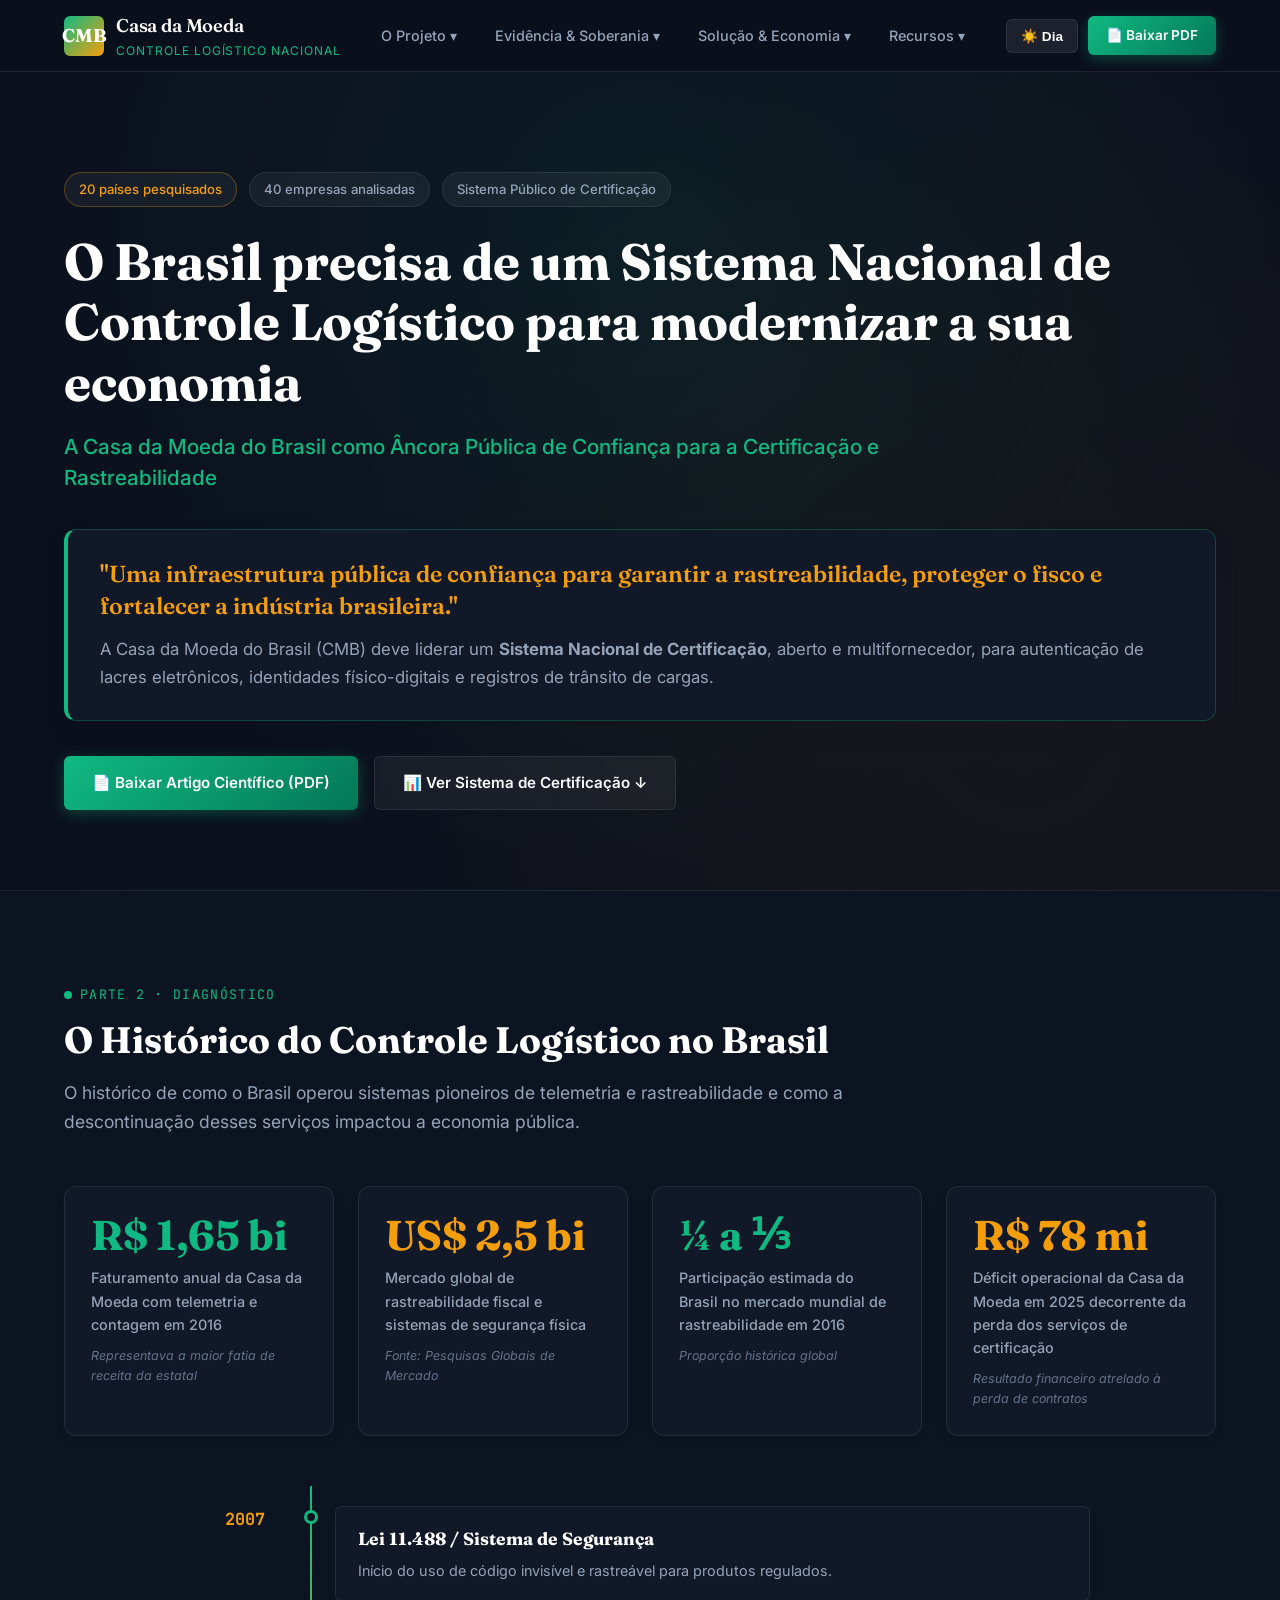
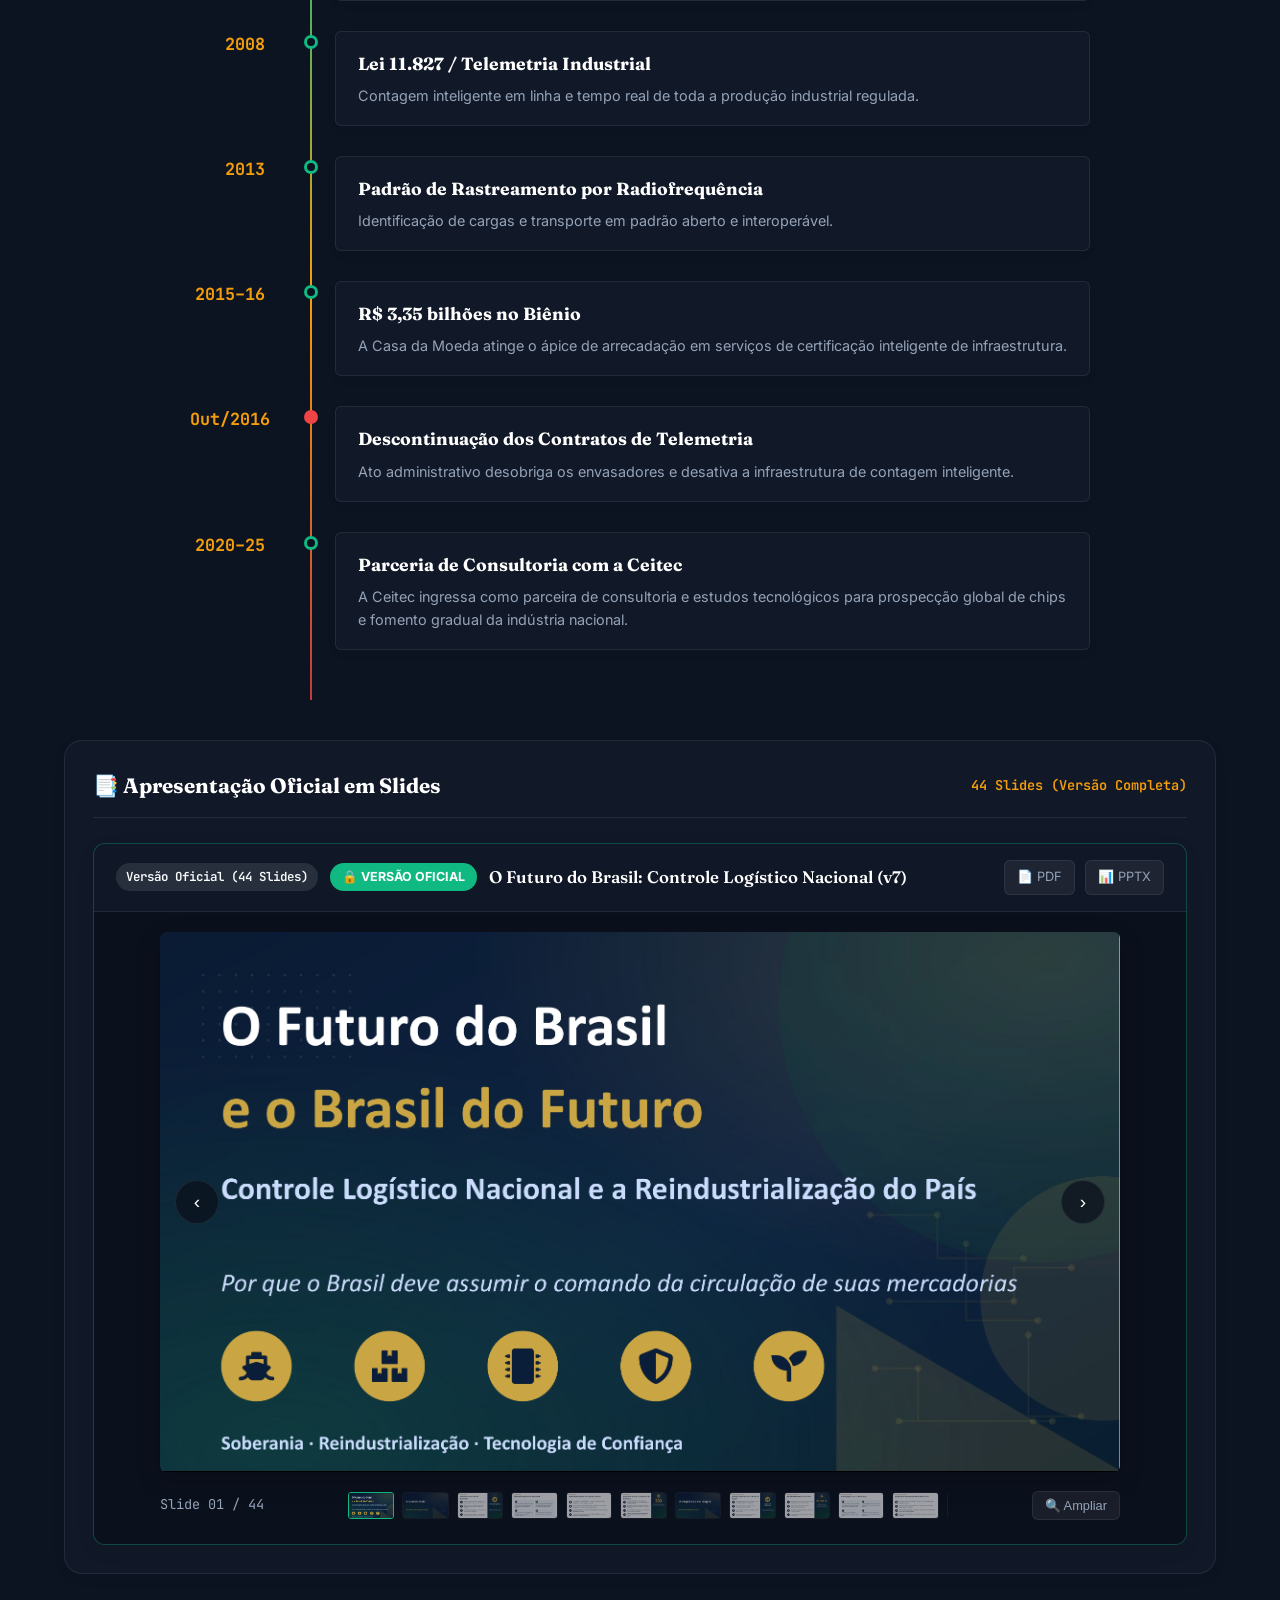
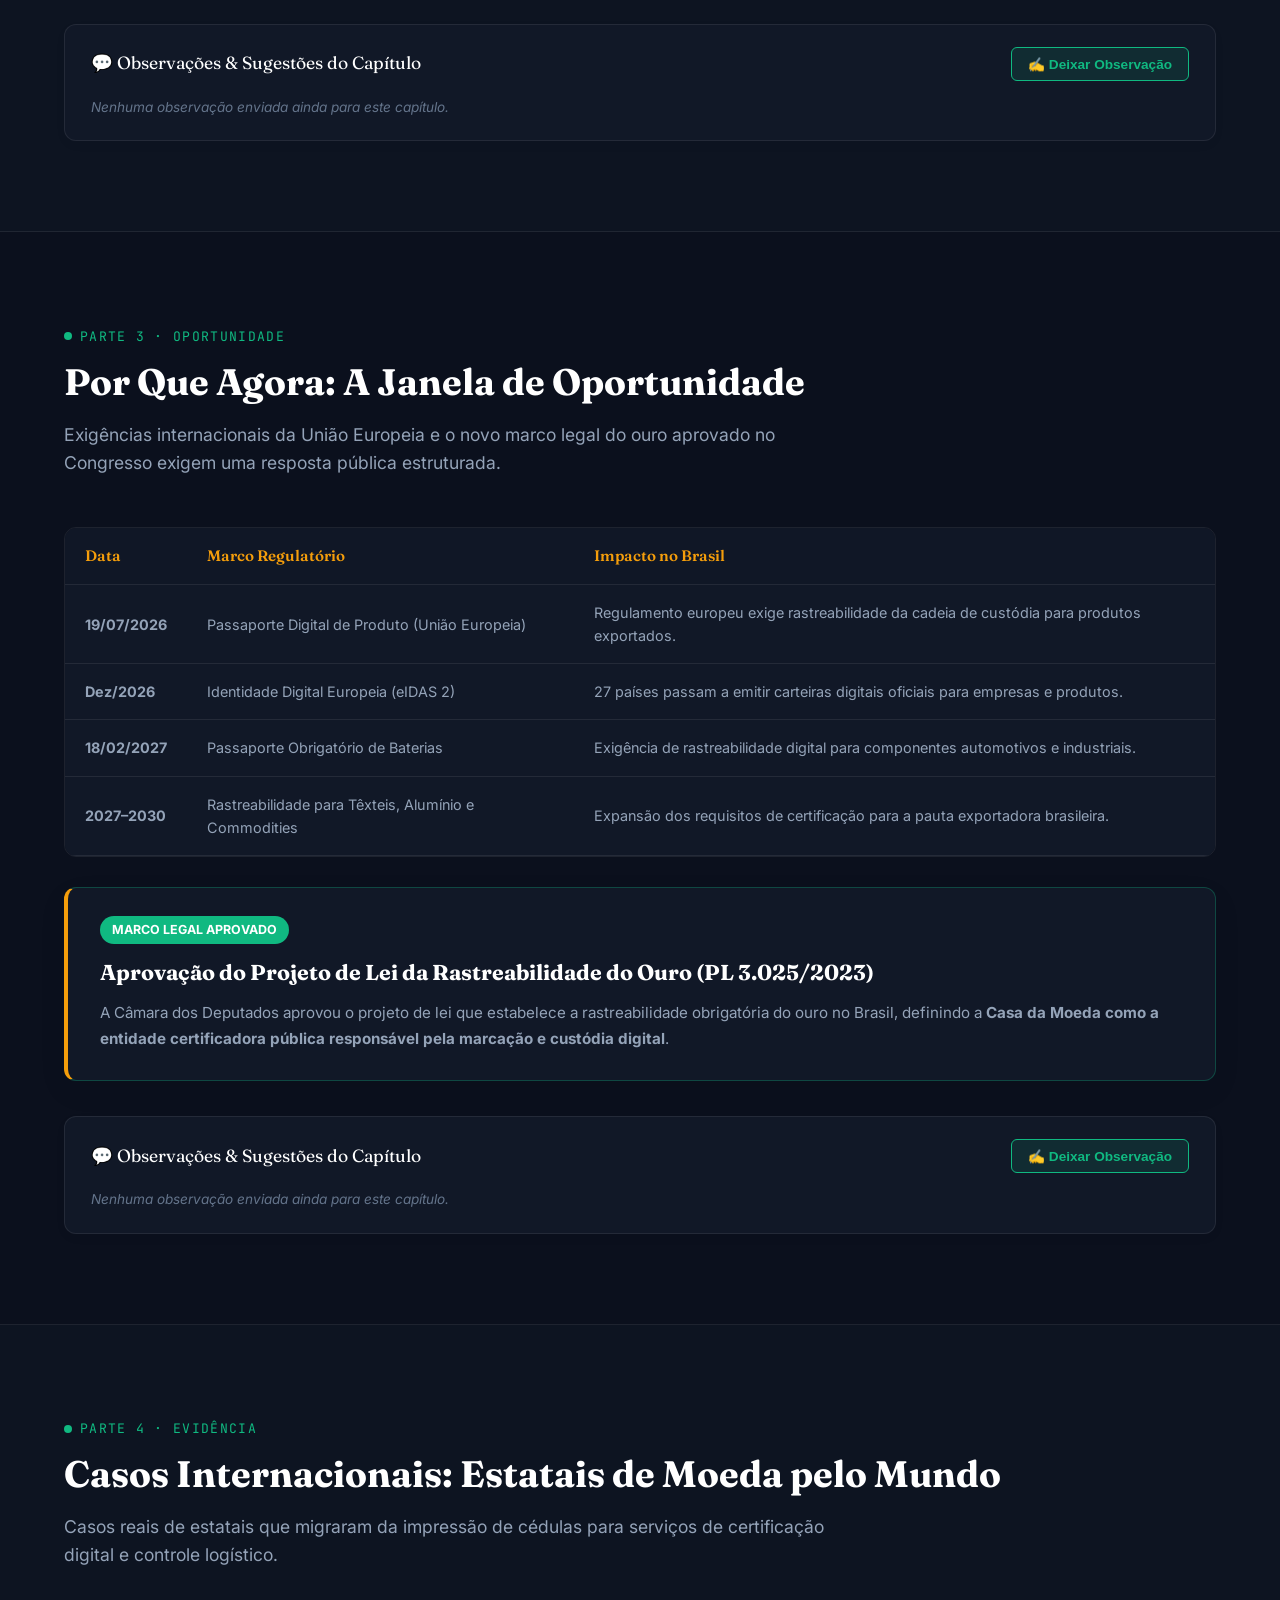
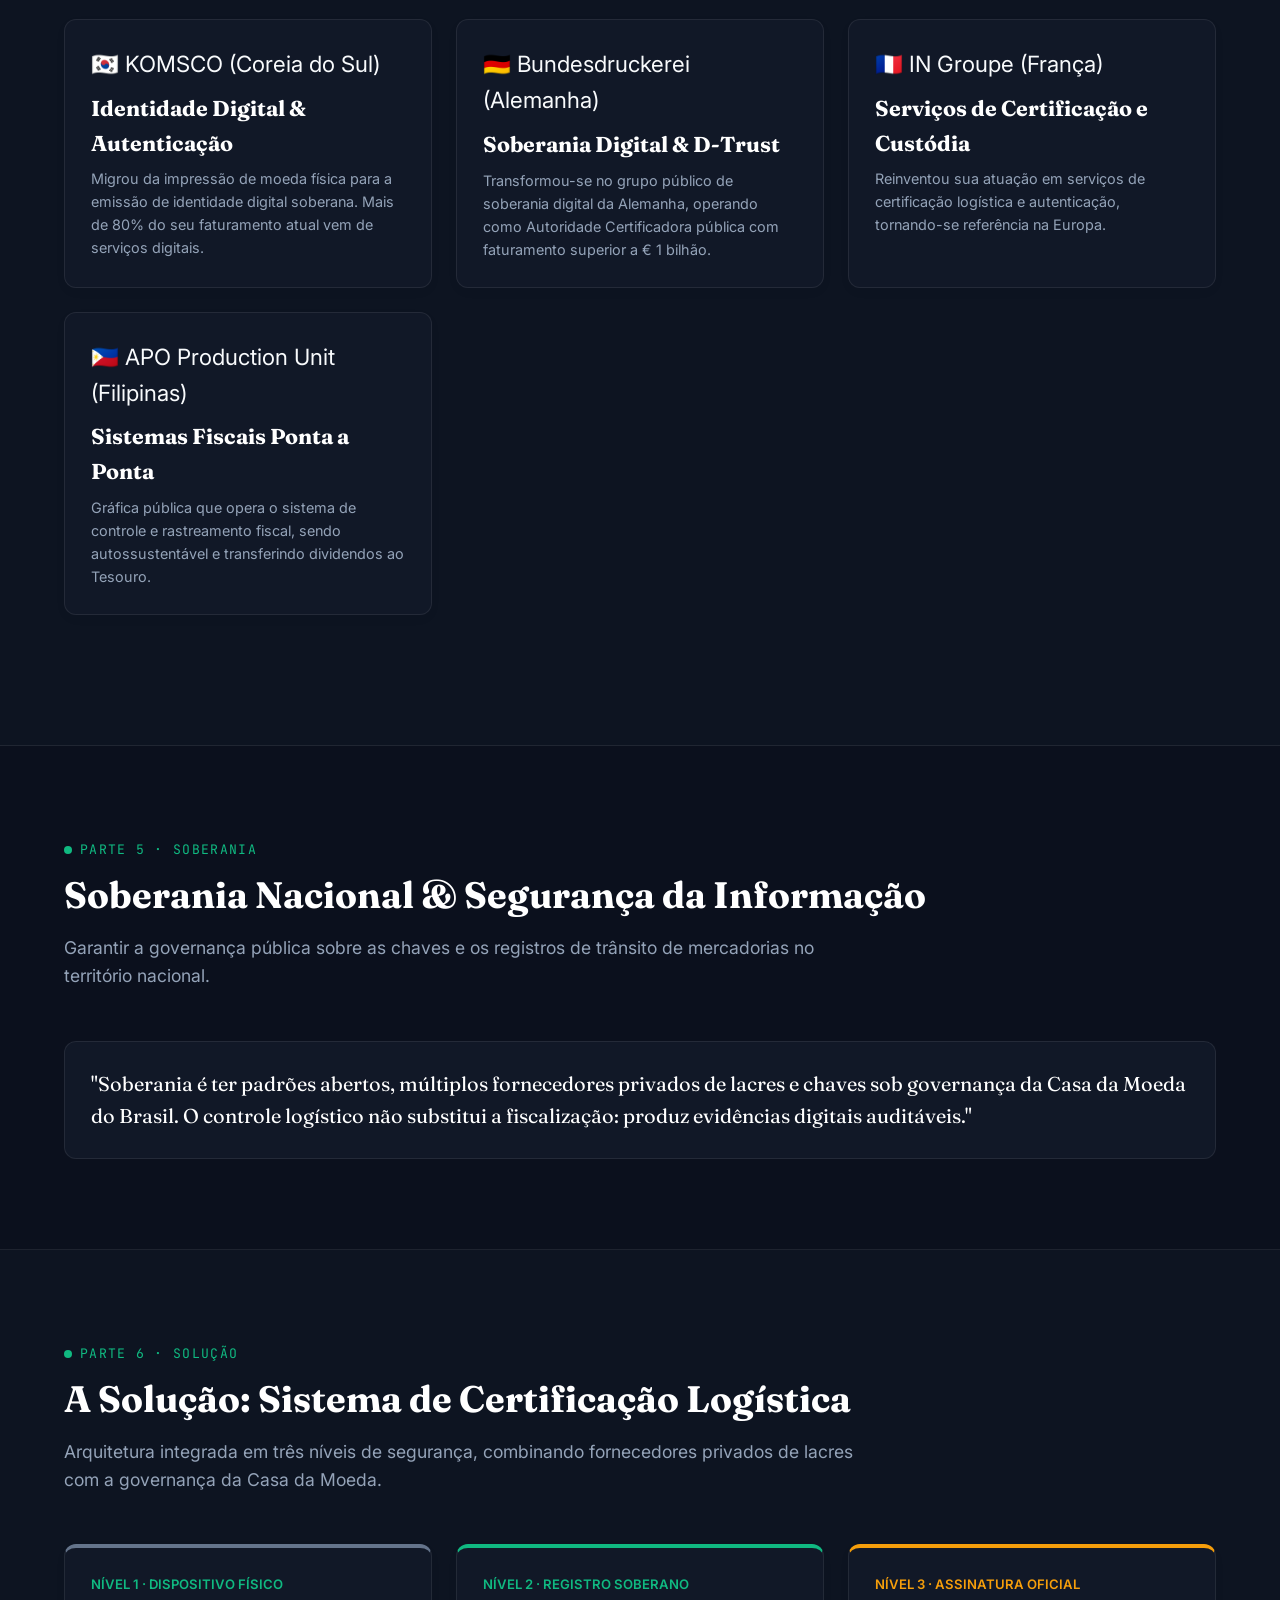
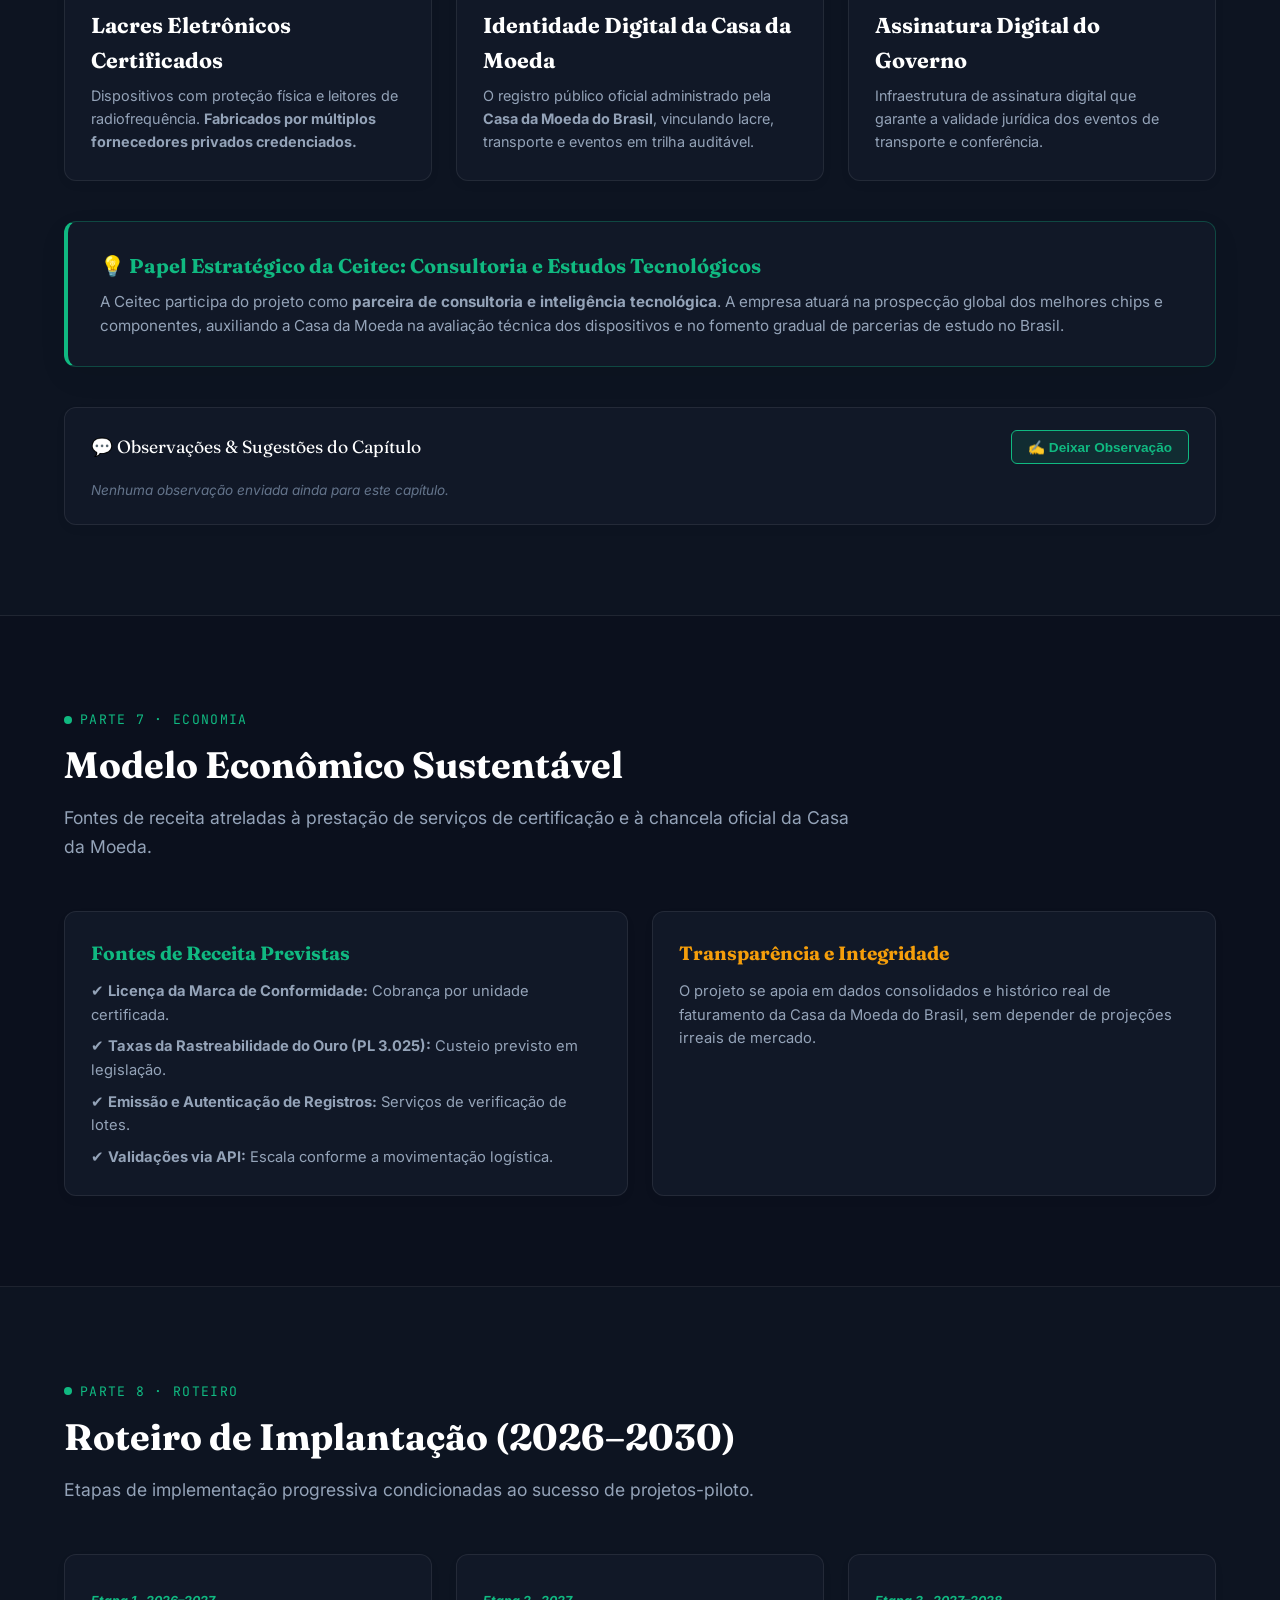
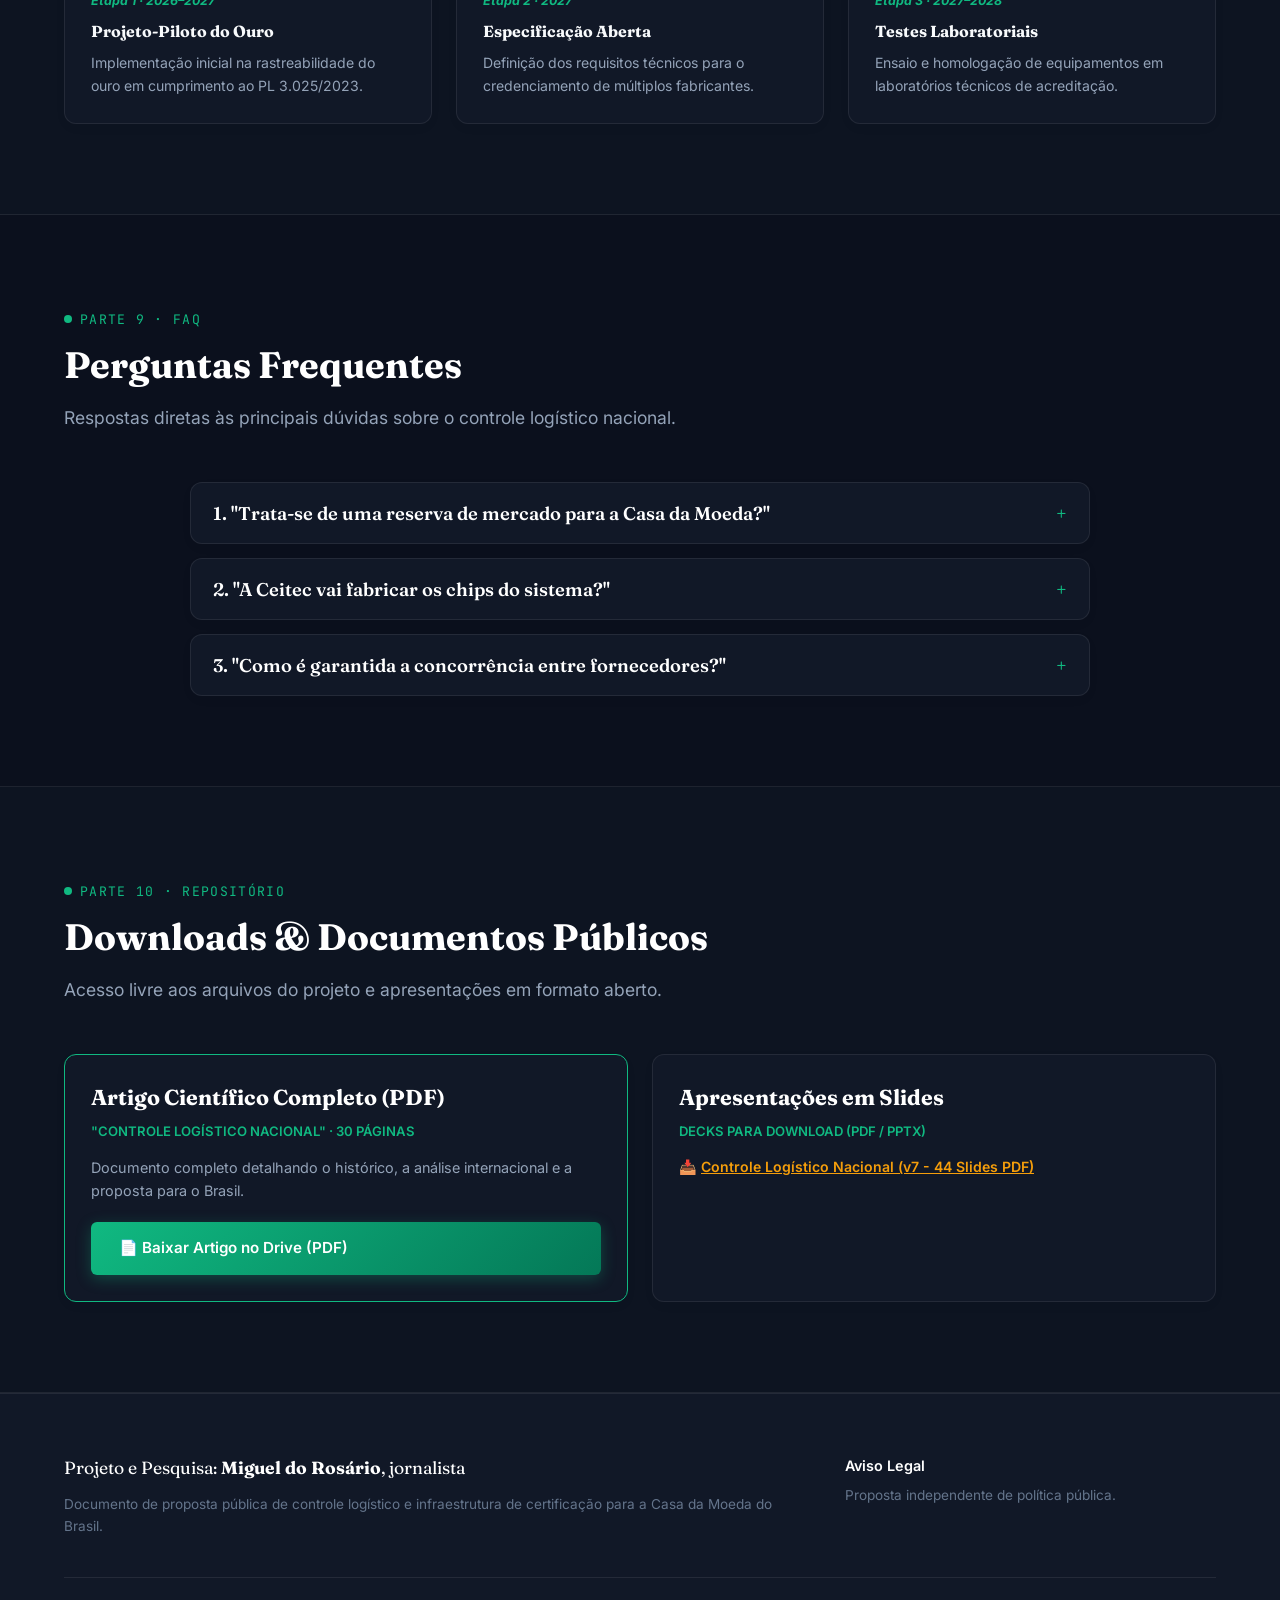
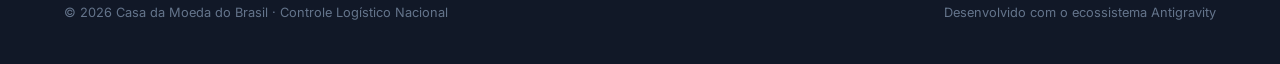
==== index.html @ 89db302b "clean: keep strictly one single 44-page presentation deck across the site" ====
<!DOCTYPE html>
<html lang="pt-BR" data-theme="dark">
<head>
  <meta charset="UTF-8">
  <meta name="viewport" content="width=device-width, initial-scale=1.0">
  <title>Controle Logístico Nacional | Casa da Moeda do Brasil</title>
  
  <!-- SEO Meta Tags -->
  <meta name="description" content="O Brasil precisa de um Sistema Nacional de Controle Logístico operado pela Casa da Moeda do Brasil para modernizar a sua economia e proteger a soberania nacional.">
  <meta name="author" content="Miguel do Rosário">
  <meta property="og:title" content="Controle Logístico Nacional — Casa da Moeda do Brasil">
  <meta property="og:description" content="Infraestrutura pública de confiança: sistema nacional de certificação de lacres eletrônicos e cadeia de custódia.">
  <meta property="og:type" content="website">
  
  <!-- Stylesheets -->
  <link rel="stylesheet" href="styles.css">
</head>
<body>

  <!-- Top Reading Progress Bar -->
  <div id="reading-progress"></div>

  <!-- Header Navigation em Cascata -->
  <header class="site-header">
    <div class="header-container">
      <a href="#hero" class="brand-logo">
        <div class="brand-icon">CMB</div>
        <div>
          <span class="brand-title">Casa da Moeda</span>
          <span class="brand-sub">Controle Logístico Nacional</span>
        </div>
      </a>
      
      <nav>
        <ul class="nav-links">
          <li class="nav-dropdown">
            <button class="dropdown-toggle">O Projeto ▾</button>
            <div class="dropdown-menu">
              <a href="#diagnostico">Diagnóstico & Histórico</a>
              <a href="#por-que-agora">Por Que Agora</a>
              <a href="#roteiro">Roteiro de Implantação</a>
            </div>
          </li>
          <li class="nav-dropdown">
            <button class="dropdown-toggle">Evidência & Soberania ▾</button>
            <div class="dropdown-menu">
              <a href="#evidencia">Casos Internacionais</a>
              <a href="#soberania">Soberania Nacional</a>
            </div>
          </li>
          <li class="nav-dropdown">
            <button class="dropdown-toggle">Solução & Economia ▾</button>
            <div class="dropdown-menu">
              <a href="#solucao">Sistema de Certificação</a>
              <a href="#economia">Modelo Econômico</a>
            </div>
          </li>
          <li class="nav-dropdown">
            <button class="dropdown-toggle">Recursos ▾</button>
            <div class="dropdown-menu">
              <a href="#faq">Perguntas Frequentes</a>
              <a href="#downloads">Downloads & Fontes</a>
            </div>
          </li>
        </ul>
      </nav>
      
      <div style="display: flex; align-items: center; gap: 10px;">
        <button id="theme-toggle-btn" class="theme-toggle-btn" onclick="toggleTheme()">☀️ Dia</button>
        <a href="https://drive.google.com/file/d/1EeXMrtevxc-XDyd5yL2-Rr6NEjkyGd6z/view" target="_blank" rel="noopener" class="header-cta">
          📄 Baixar PDF
        </a>
      </div>
    </div>
  </header>

  <main class="main-wrapper">

    <!-- ===================================================================
         PARTE 1 · HERO & A TESE
         =================================================================== -->
    <section id="hero" class="section hero-section">
      <div class="container">
        <div class="hero-chips">
          <span class="chip chip-gold">20 países pesquisados</span>
          <span class="chip">40 empresas analisadas</span>
          <span class="chip">Sistema Público de Certificação</span>
        </div>
        
        <h1 class="hero-title">O Brasil precisa de um Sistema Nacional de Controle Logístico para modernizar a sua economia</h1>
        <p class="hero-subtitle">A Casa da Moeda do Brasil como Âncora Pública de Confiança para a Certificação e Rastreabilidade</p>
        
        <div class="synthesis-card">
          <div class="synthesis-phrase">"Uma infraestrutura pública de confiança para garantir a rastreabilidade, proteger o fisco e fortalecer a indústria brasileira."</div>
          <p class="synthesis-text">
            A Casa da Moeda do Brasil (CMB) deve liderar um <strong>Sistema Nacional de Certificação</strong>, aberto e multifornecedor, para autenticação de lacres eletrônicos, identidades físico-digitais e registros de trânsito de cargas.
          </p>
        </div>
        
        <div class="hero-actions">
          <a href="https://drive.google.com/file/d/1EeXMrtevxc-XDyd5yL2-Rr6NEjkyGd6z/view" target="_blank" rel="noopener" class="btn-primary">
            📄 Baixar Artigo Científico (PDF)
          </a>
          <a href="#solucao" class="btn-secondary">
            📊 Ver Sistema de Certificação ↓
          </a>
        </div>
      </div>
    </section>

    <!-- ===================================================================
         PARTE 2 · O DIAGNÓSTICO
         =================================================================== -->
    <section id="diagnostico" class="section section-alt">
      <div class="container">
        <div class="section-header">
          <span class="section-tag">Parte 2 · Diagnóstico</span>
          <h2 class="section-title">O Histórico do Controle Logístico no Brasil</h2>
          <p class="section-subtitle">O histórico de como o Brasil operou sistemas pioneiros de telemetria e rastreabilidade e como a descontinuação desses serviços impactou a economia pública.</p>
        </div>

        <!-- Big Numbers -->
        <div class="big-numbers-grid">
          <div class="stat-card">
            <div class="stat-value">R$ 1,65 bi</div>
            <div class="stat-label">Faturamento anual da Casa da Moeda com telemetria e contagem em 2016</div>
            <div class="stat-tag">Representava a maior fatia de receita da estatal</div>
          </div>
          <div class="stat-card">
            <div class="stat-value stat-value-gold">US$ 2,5 bi</div>
            <div class="stat-label">Mercado global de rastreabilidade fiscal e sistemas de segurança física</div>
            <div class="stat-tag">Fonte: Pesquisas Globais de Mercado</div>
          </div>
          <div class="stat-card">
            <div class="stat-value">¼ a ⅓</div>
            <div class="stat-label">Participação estimada do Brasil no mercado mundial de rastreabilidade em 2016</div>
            <div class="stat-tag">Proporção histórica global</div>
          </div>
          <div class="stat-card">
            <div class="stat-value stat-value-gold">R$ 78 mi</div>
            <div class="stat-label">Déficit operacional da Casa da Moeda em 2025 decorrente da perda dos serviços de certificação</div>
            <div class="stat-tag">Resultado financeiro atrelado à perda de contratos</div>
          </div>
        </div>

        <!-- Timeline Vertical -->
        <div class="timeline-vertical">
          <div class="timeline-item">
            <div class="timeline-year">2007</div>
            <div class="timeline-dot"></div>
            <div class="timeline-content">
              <h4>Lei 11.488 / Sistema de Segurança</h4>
              <p>Início do uso de código invisível e rastreável para produtos regulados.</p>
            </div>
          </div>
          
          <div class="timeline-item">
            <div class="timeline-year">2008</div>
            <div class="timeline-dot"></div>
            <div class="timeline-content">
              <h4>Lei 11.827 / Telemetria Industrial</h4>
              <p>Contagem inteligente em linha e tempo real de toda a produção industrial regulada.</p>
            </div>
          </div>

          <div class="timeline-item">
            <div class="timeline-year">2013</div>
            <div class="timeline-dot"></div>
            <div class="timeline-content">
              <h4>Padrão de Rastreamento por Radiofrequência</h4>
              <p>Identificação de cargas e transporte em padrão aberto e interoperável.</p>
            </div>
          </div>

          <div class="timeline-item">
            <div class="timeline-year">2015–16</div>
            <div class="timeline-dot"></div>
            <div class="timeline-content">
              <h4>R$ 3,35 bilhões no Biênio</h4>
              <p>A Casa da Moeda atinge o ápice de arrecadação em serviços de certificação inteligente de infraestrutura.</p>
            </div>
          </div>

          <div class="timeline-item alert">
            <div class="timeline-year">Out/2016</div>
            <div class="timeline-dot"></div>
            <div class="timeline-content">
              <h4>Descontinuação dos Contratos de Telemetria</h4>
              <p>Ato administrativo desobriga os envasadores e desativa a infraestrutura de contagem inteligente.</p>
            </div>
          </div>

          <div class="timeline-item">
            <div class="timeline-year">2020–25</div>
            <div class="timeline-dot"></div>
            <div class="timeline-content">
              <h4>Parceria de Consultoria com a Ceitec</h4>
              <p>A Ceitec ingressa como parceira de consultoria e estudos tecnológicos para prospecção global de chips e fomento gradual da indústria nacional.</p>
            </div>
          </div>
        </div>

        <!-- Cascata Vertical de Apresentações (Parte 2) -->
        <div id="stack-parte_2" class="presentation-stack-container" data-parte="parte_2"></div>

        <!-- Espaço de Observação Amigável (Parte 2) -->
        <div class="observation-box" id="obs-box-parte_2" data-parte="parte_2">
          <div class="obs-header">
            <div class="obs-title">💬 Observações & Sugestões do Capítulo</div>
            <button class="btn-add-obs" onclick="toggleObsInput('parte_2')">✍️ Deixar Observação</button>
          </div>
          <div class="obs-input-area" id="obs-input-parte_2">
            <textarea class="obs-textarea" id="obs-text-parte_2" placeholder="Digita aqui a sua sugestão ou observação para este capítulo..."></textarea>
            <div class="obs-actions-row">
              <button class="btn-mic" id="btn-mic-parte_2" onclick="toggleAudioRecording('parte_2')">🎙️ Ditar Áudio</button>
              <button class="btn-primary" style="padding: 6px 16px; font-size: 0.85rem;" onclick="saveObservation('parte_2')">Salvar Observação</button>
            </div>
          </div>
          <div class="obs-list" id="obs-list-parte_2"></div>
        </div>

      </div>
    </section>

    <!-- ===================================================================
         PARTE 3 · POR QUE AGORA
         =================================================================== -->
    <section id="por-que-agora" class="section">
      <div class="container">
        <div class="section-header">
          <span class="section-tag">Parte 3 · Oportunidade</span>
          <h2 class="section-title">Por Que Agora: A Janela de Oportunidade</h2>
          <p class="section-subtitle">Exigências internacionais da União Europeia e o novo marco legal do ouro aprovado no Congresso exigem uma resposta pública estruturada.</p>
        </div>

        <div class="table-responsive">
          <table class="custom-table">
            <thead>
              <tr>
                <th>Data</th>
                <th>Marco Regulatório</th>
                <th>Impacto no Brasil</th>
              </tr>
            </thead>
            <tbody>
              <tr>
                <td><strong>19/07/2026</strong></td>
                <td>Passaporte Digital de Produto (União Europeia)</td>
                <td>Regulamento europeu exige rastreabilidade da cadeia de custódia para produtos exportados.</td>
              </tr>
              <tr>
                <td><strong>Dez/2026</strong></td>
                <td>Identidade Digital Europeia (eIDAS 2)</td>
                <td>27 países passam a emitir carteiras digitais oficiais para empresas e produtos.</td>
              </tr>
              <tr>
                <td><strong>18/02/2027</strong></td>
                <td>Passaporte Obrigatório de Baterias</td>
                <td>Exigência de rastreabilidade digital para componentes automotivos e industriais.</td>
              </tr>
              <tr>
                <td><strong>2027–2030</strong></td>
                <td>Rastreabilidade para Têxteis, Alumínio e Commodities</td>
                <td>Expansão dos requisitos de certificação para a pauta exportadora brasileira.</td>
              </tr>
            </tbody>
          </table>
        </div>

        <div class="synthesis-card" style="border-left-color: var(--accent-gold); margin-top: 30px;">
          <span class="badge-official" style="margin-bottom: 12px; display: inline-block;">MARCO LEGAL APROVADO</span>
          <h3 style="font-family: var(--font-serif); font-size: 1.35rem; color: var(--text-title); margin-bottom: 10px;">
            Aprovação do Projeto de Lei da Rastreabilidade do Ouro (PL 3.025/2023)
          </h3>
          <p style="color: var(--text-muted); font-size: 0.95rem; line-height: 1.7;">
            A Câmara dos Deputados aprovou o projeto de lei que estabelece a rastreabilidade obrigatória do ouro no Brasil, definindo a <strong>Casa da Moeda como a entidade certificadora pública responsável pela marcação e custódia digital</strong>.
          </p>
        </div>

        <!-- Espaço de Observação Amigável (Parte 3) -->
        <div class="observation-box" id="obs-box-parte_3" data-parte="parte_3">
          <div class="obs-header">
            <div class="obs-title">💬 Observações & Sugestões do Capítulo</div>
            <button class="btn-add-obs" onclick="toggleObsInput('parte_3')">✍️ Deixar Observação</button>
          </div>
          <div class="obs-input-area" id="obs-input-parte_3">
            <textarea class="obs-textarea" id="obs-text-parte_3" placeholder="Digita aqui a sua sugestão ou observação para este capítulo..."></textarea>
            <div class="obs-actions-row">
              <button class="btn-mic" id="btn-mic-parte_3" onclick="toggleAudioRecording('parte_3')">🎙️ Ditar Áudio</button>
              <button class="btn-primary" style="padding: 6px 16px; font-size: 0.85rem;" onclick="saveObservation('parte_3')">Salvar Observação</button>
            </div>
          </div>
          <div class="obs-list" id="obs-list-parte_3"></div>
        </div>

      </div>
    </section>

    <!-- ===================================================================
         PARTE 4 · EVIDÊNCIA INTERNACIONAL
         =================================================================== -->
    <section id="evidencia" class="section section-alt">
      <div class="container">
        <div class="section-header">
          <span class="section-tag">Parte 4 · Evidência</span>
          <h2 class="section-title">Casos Internacionais: Estatais de Moeda pelo Mundo</h2>
          <p class="section-subtitle">Casos reais de estatais que migraram da impressão de cédulas para serviços de certificação digital e controle logístico.</p>
        </div>

        <!-- Cards Estatais -->
        <div class="cards-grid-2" style="margin-bottom: 40px;">
          <div class="benchmark-card">
            <div class="benchmark-flag">🇰🇷 KOMSCO (Coreia do Sul)</div>
            <div class="benchmark-title">Identidade Digital & Autenticação</div>
            <div class="benchmark-body">
              Migrou da impressão de moeda física para a emissão de identidade digital soberana. Mais de 80% do seu faturamento atual vem de serviços digitais.
            </div>
          </div>

          <div class="benchmark-card">
            <div class="benchmark-flag">🇩🇪 Bundesdruckerei (Alemanha)</div>
            <div class="benchmark-title">Soberania Digital & D-Trust</div>
            <div class="benchmark-body">
              Transformou-se no grupo público de soberania digital da Alemanha, operando como Autoridade Certificadora pública com faturamento superior a € 1 bilhão.
            </div>
          </div>

          <div class="benchmark-card">
            <div class="benchmark-flag">🇫🇷 IN Groupe (França)</div>
            <div class="benchmark-title">Serviços de Certificação e Custódia</div>
            <div class="benchmark-body">
              Reinventou sua atuação em serviços de certificação logística e autenticação, tornando-se referência na Europa.
            </div>
          </div>

          <div class="benchmark-card">
            <div class="benchmark-flag">🇵🇭 APO Production Unit (Filipinas)</div>
            <div class="benchmark-title">Sistemas Fiscais Ponta a Ponta</div>
            <div class="benchmark-body">
              Gráfica pública que opera o sistema de controle e rastreamento fiscal, sendo autossustentável e transferindo dividendos ao Tesouro.
            </div>
          </div>
        </div>



      </div>
    </section>

    <!-- ===================================================================
         PARTE 5 · SOBERANIA E INTEGRIDADE
         =================================================================== -->
    <section id="soberania" class="section">
      <div class="container">
        <div class="section-header">
          <span class="section-tag">Parte 5 · Soberania</span>
          <h2 class="section-title">Soberania Nacional & Segurança da Informação</h2>
          <p class="section-subtitle">Garantir a governança pública sobre as chaves e os registros de trânsito de mercadorias no território nacional.</p>
        </div>

        <div style="padding: 26px; background: var(--bg-card); border-radius: var(--radius-md); border: 1px solid var(--border-color);">
          <blockquote style="font-family: var(--font-serif); font-size: 1.25rem; color: var(--text-title); line-height: 1.6;">
            "Soberania é ter padrões abertos, múltiplos fornecedores privados de lacres e chaves sob governança da Casa da Moeda do Brasil. O controle logístico não substitui a fiscalização: produz evidências digitais auditáveis."
          </blockquote>
        </div>
      </div>
    </section>

    <!-- ===================================================================
         PARTE 6 · A SOLUÇÃO: SISTEMA NACIONAL DE CERTIFICAÇÃO
         =================================================================== -->
    <section id="solucao" class="section section-alt">
      <div class="container">
        <div class="section-header">
          <span class="section-tag">Parte 6 · Solução</span>
          <h2 class="section-title">A Solução: Sistema de Certificação Logística</h2>
          <p class="section-subtitle">Arquitetura integrada em três níveis de segurança, combinando fornecedores privados de lacres com a governança da Casa da Moeda.</p>
        </div>

        <!-- As 3 Camadas -->
        <div class="cards-grid-3" style="margin-bottom: 40px;">
          <div class="benchmark-card" style="border-top: 4px solid var(--text-subtle);">
            <div class="benchmark-subtitle">Nível 1 · Dispositivo Físico</div>
            <div class="benchmark-title">Lacres Eletrônicos Certificados</div>
            <div class="benchmark-body">
              Dispositivos com proteção física e leitores de radiofrequência. <strong>Fabricados por múltiplos fornecedores privados credenciados.</strong>
            </div>
          </div>

          <div class="benchmark-card" style="border-top: 4px solid var(--primary-emerald);">
            <div class="benchmark-subtitle" style="color: var(--primary-emerald);">Nível 2 · Registro Soberano</div>
            <div class="benchmark-title">Identidade Digital da Casa da Moeda</div>
            <div class="benchmark-body">
              O registro público oficial administrado pela <strong>Casa da Moeda do Brasil</strong>, vinculando lacre, transporte e eventos em trilha auditável.
            </div>
          </div>

          <div class="benchmark-card" style="border-top: 4px solid var(--accent-gold);">
            <div class="benchmark-subtitle" style="color: var(--accent-gold);">Nível 3 · Assinatura Oficial</div>
            <div class="benchmark-title">Assinatura Digital do Governo</div>
            <div class="benchmark-body">
              Infraestrutura de assinatura digital que garante a validade jurídica dos eventos de transporte e conferência.
            </div>
          </div>
        </div>

        <!-- Consultoria da Ceitec -->
        <div class="synthesis-card" style="margin-bottom: 40px;">
          <h3 style="font-family: var(--font-serif); font-size: 1.25rem; color: var(--primary-emerald); margin-bottom: 8px;">
            💡 Papel Estratégico da Ceitec: Consultoria e Estudos Tecnológicos
          </h3>
          <p style="color: var(--text-muted); font-size: 0.95rem; line-height: 1.6;">
            A Ceitec participa do projeto como <strong>parceira de consultoria e inteligência tecnológica</strong>. A empresa atuará na prospecção global dos melhores chips e componentes, auxiliando a Casa da Moeda na avaliação técnica dos dispositivos e no fomento gradual de parcerias de estudo no Brasil.
          </p>
        </div>



        <!-- Espaço de Observação Amigável (Parte 6) -->
        <div class="observation-box" id="obs-box-parte_6" data-parte="parte_6">
          <div class="obs-header">
            <div class="obs-title">💬 Observações & Sugestões do Capítulo</div>
            <button class="btn-add-obs" onclick="toggleObsInput('parte_6')">✍️ Deixar Observação</button>
          </div>
          <div class="obs-input-area" id="obs-input-parte_6">
            <textarea class="obs-textarea" id="obs-text-parte_6" placeholder="Digita aqui a sua sugestão ou observação para este capítulo..."></textarea>
            <div class="obs-actions-row">
              <button class="btn-mic" id="btn-mic-parte_6" onclick="toggleAudioRecording('parte_6')">🎙️ Ditar Áudio</button>
              <button class="btn-primary" style="padding: 6px 16px; font-size: 0.85rem;" onclick="saveObservation('parte_6')">Salvar Observação</button>
            </div>
          </div>
          <div class="obs-list" id="obs-list-parte_6"></div>
        </div>

      </div>
    </section>

    <!-- ===================================================================
         PARTE 7 · MODELO ECONÔMICO
         =================================================================== -->
    <section id="economia" class="section">
      <div class="container">
        <div class="section-header">
          <span class="section-tag">Parte 7 · Economia</span>
          <h2 class="section-title">Modelo Econômico Sustentável</h2>
          <p class="section-subtitle">Fontes de receita atreladas à prestação de serviços de certificação e à chancela oficial da Casa da Moeda.</p>
        </div>

        <div class="cards-grid-2">
          <div class="stat-card">
            <h4 style="color: var(--primary-emerald); font-family: var(--font-serif); font-size: 1.2rem; margin-bottom: 12px;">Fontes de Receita Previstas</h4>
            <ul style="list-style: none; color: var(--text-muted); font-size: 0.92rem; display: flex; flex-direction: column; gap: 8px;">
              <li>✔ <strong>Licença da Marca de Conformidade:</strong> Cobrança por unidade certificada.</li>
              <li>✔ <strong>Taxas da Rastreabilidade do Ouro (PL 3.025):</strong> Custeio previsto em legislação.</li>
              <li>✔ <strong>Emissão e Autenticação de Registros:</strong> Serviços de verificação de lotes.</li>
              <li>✔ <strong>Validações via API:</strong> Escala conforme a movimentação logística.</li>
            </ul>
          </div>

          <div class="stat-card">
            <h4 style="color: var(--accent-gold); font-family: var(--font-serif); font-size: 1.2rem; margin-bottom: 12px;">Transparência e Integridade</h4>
            <p style="font-size: 0.92rem; color: var(--text-muted); line-height: 1.6;">
              O projeto se apoia em dados consolidados e histórico real de faturamento da Casa da Moeda do Brasil, sem depender de projeções irreais de mercado.
            </p>
          </div>
        </div>
      </div>
    </section>

    <!-- ===================================================================
         PARTE 8 · ROTEIRO 2026–2030
         =================================================================== -->
    <section id="roteiro" class="section section-alt">
      <div class="container">
        <div class="section-header">
          <span class="section-tag">Parte 8 · Roteiro</span>
          <h2 class="section-title">Roteiro de Implantação (2026–2030)</h2>
          <p class="section-subtitle">Etapas de implementação progressiva condicionadas ao sucesso de projetos-piloto.</p>
        </div>

        <div class="cards-grid-3">
          <div class="stat-card">
            <div class="stat-tag" style="color: var(--primary-emerald); font-weight: 700;">Etapa 1 · 2026–2027</div>
            <h4 style="font-family: var(--font-serif); margin: 8px 0;">Projeto-Piloto do Ouro</h4>
            <p style="font-size: 0.88rem; color: var(--text-muted);">Implementação inicial na rastreabilidade do ouro em cumprimento ao PL 3.025/2023.</p>
          </div>

          <div class="stat-card">
            <div class="stat-tag" style="color: var(--primary-emerald); font-weight: 700;">Etapa 2 · 2027</div>
            <h4 style="font-family: var(--font-serif); margin: 8px 0;">Especificação Aberta</h4>
            <p style="font-size: 0.88rem; color: var(--text-muted);">Definição dos requisitos técnicos para o credenciamento de múltiplos fabricantes.</p>
          </div>

          <div class="stat-card">
            <div class="stat-tag" style="color: var(--primary-emerald); font-weight: 700;">Etapa 3 · 2027–2028</div>
            <h4 style="font-family: var(--font-serif); margin: 8px 0;">Testes Laboratoriais</h4>
            <p style="font-size: 0.88rem; color: var(--text-muted);">Ensaio e homologação de equipamentos em laboratórios técnicos de acreditação.</p>
          </div>
        </div>
      </div>
    </section>

    <!-- ===================================================================
         PARTE 9 · OBJEÇÕES & RESPOSTAS (FAQ)
         =================================================================== -->
    <section id="faq" class="section">
      <div class="container">
        <div class="section-header">
          <span class="section-tag">Parte 9 · FAQ</span>
          <h2 class="section-title">Perguntas Frequentes</h2>
          <p class="section-subtitle">Respostas diretas às principais dúvidas sobre o controle logístico nacional.</p>
        </div>

        <div class="faq-list">
          <div class="faq-item">
            <button class="faq-question">
              <span>1. "Trata-se de uma reserva de mercado para a Casa da Moeda?"</span>
              <span class="faq-toggle-icon">+</span>
            </button>
            <div class="faq-answer">
              Não. A fabricação dos lacres permanece 100% aberta no setor privado para múltiplos fornecedores credenciados. A Casa da Moeda atua exclusivamente na certificação, selagem digital e governança do registro público.
            </div>
          </div>

          <div class="faq-item">
            <button class="faq-question">
              <span>2. "A Ceitec vai fabricar os chips do sistema?"</span>
              <span class="faq-toggle-icon">+</span>
            </button>
            <div class="faq-answer">
              Não. A Ceitec entra como parceira de consultoria e inteligência técnica para prospectar fornecedores globais de chips e auxiliar no desenvolvimento gradual de estudos no país.
            </div>
          </div>

          <div class="faq-item">
            <button class="faq-question">
              <span>3. "Como é garantida a concorrência entre fornecedores?"</span>
              <span class="faq-toggle-icon">+</span>
            </button>
            <div class="faq-answer">
              Através de padrões técnicos abertos e acreditação por órgãos oficiais de metrologia, permitindo que qualquer empresa fabricante homologada forneça os dispositivos.
            </div>
          </div>
        </div>
      </div>
    </section>

    <!-- ===================================================================
         PARTE 10 · DOWNLOADS & FONTES
         =================================================================== -->
    <section id="downloads" class="section section-alt">
      <div class="container">
        <div class="section-header">
          <span class="section-tag">Parte 10 · Repositório</span>
          <h2 class="section-title">Downloads & Documentos Públicos</h2>
          <p class="section-subtitle">Acesso livre aos arquivos do projeto e apresentações em formato aberto.</p>
        </div>

        <div class="cards-grid-2">
          <div class="benchmark-card" style="border-color: var(--primary-emerald);">
            <div class="benchmark-title">Artigo Científico Completo (PDF)</div>
            <div class="benchmark-subtitle">"Controle Logístico Nacional" · 30 Páginas</div>
            <div class="benchmark-body">
              Documento completo detalhando o histórico, a análise internacional e a proposta para o Brasil.
            </div>
            <a href="https://drive.google.com/file/d/1EeXMrtevxc-XDyd5yL2-Rr6NEjkyGd6z/view" target="_blank" rel="noopener" class="btn-primary" style="margin-top: 20px; text-align: center;">
              📄 Baixar Artigo no Drive (PDF)
            </a>
          </div>

          <div class="benchmark-card">
            <div class="benchmark-title">Apresentações em Slides</div>
            <div class="benchmark-subtitle">Decks para Download (PDF / PPTX)</div>
            <div class="benchmark-body">
              <ul style="list-style: none; display: flex; flex-direction: column; gap: 8px; font-size: 0.88rem;">
                <li>📥 <a href="public/downloads/O_Futuro_do_Brasil_Controle_Logistico_Nacional v7.pptx.pdf" target="_blank" style="color: var(--accent-gold); font-weight: 600;">Controle Logístico Nacional (v7 - 44 Slides PDF)</a></li>
              </ul>
            </div>
          </div>
        </div>
      </div>
    </section>

  </main>

  <!-- Footer -->
  <footer class="site-footer">
    <div class="container">
      <div class="footer-grid">
        <div>
          <div class="footer-credit">Projeto e Pesquisa: <strong>Miguel do Rosário</strong>, jornalista</div>
          <p class="footer-disclaimer">
            Documento de proposta pública de controle logístico e infraestrutura de certificação para a Casa da Moeda do Brasil.
          </p>
        </div>
        <div>
          <div style="font-weight: 600; color: var(--text-title); margin-bottom: 8px;">Aviso Legal</div>
          <p class="footer-disclaimer">
            Proposta independente de política pública.
          </p>
        </div>
      </div>
      
      <div class="footer-bottom">
        <div>© 2026 Casa da Moeda do Brasil · Controle Logístico Nacional</div>
        <div>Desenvolvido com o ecossistema Antigravity</div>
      </div>
    </div>
  </footer>

  <!-- Modal Fullscreen Slide -->
  <div id="slide-modal" class="modal-overlay">
    <button id="modal-close" class="modal-close-btn">&times;</button>
    <img id="modal-img" src="" alt="Slide Zoom" class="modal-content-img">
  </div>

  <!-- Scripts -->
  <script src="app.js"></script>
</body>
</html>
---- styles.css ----
/* ==========================================================================
   CASA DA MOEDA: ÂNCORA PÚBLICA DE CONFIANÇA
   Design System & Master Stylesheet (Com Modo Dia / Noite)
   ========================================================================== */

@import url('https://fonts.googleapis.com/css2?family=Fraunces:ital,opsz,wght@0,9..144,400;0,9..144,600;0,9..144,700;1,9..144,400&family=Inter:wght@300;400;500;600;700&family=JetBrains+Mono:wght@400;500&display=swap');

/* --------------------------------------------------------------------------
   Theme Variables (Default Dark Mode)
   -------------------------------------------------------------------------- */
:root {
  --bg-dark: #0B101D;
  --bg-card: #111827;
  --bg-card-hover: #1E293B;
  --bg-header: rgba(11, 16, 29, 0.92);
  --bg-input: #070B14;
  
  --text-main: #F8FAFC;
  --text-title: #FFFFFF;
  --text-muted: #94A3B8;
  --text-subtle: #64748B;
  
  --primary-emerald: #10B981;
  --primary-emerald-dark: #047857;
  --emerald-glow: rgba(16, 185, 129, 0.15);
  
  --accent-gold: #F59E0B;
  --accent-gold-dark: #B45309;
  --gold-glow: rgba(245, 158, 11, 0.15);
  
  --border-color: rgba(255, 255, 255, 0.08);
  --border-highlight: rgba(16, 185, 129, 0.3);
  
  --font-serif: 'Fraunces', serif;
  --font-sans: 'Inter', sans-serif;
  --font-mono: 'JetBrains Mono', monospace;
  
  --radius-sm: 6px;
  --radius-md: 12px;
  --radius-lg: 18px;
  
  --transition: all 0.25s cubic-bezier(0.4, 0, 0.2, 1);
}

/* --------------------------------------------------------------------------
   Light Mode (Modo Dia - High Contrast, Dark Text on Light Background)
   -------------------------------------------------------------------------- */
[data-theme="light"] {
  --bg-dark: #F8FAFC;
  --bg-card: #FFFFFF;
  --bg-card-hover: #F1F5F9;
  --bg-header: rgba(255, 255, 255, 0.92);
  --bg-input: #F1F5F9;
  
  --text-main: #0F172A;
  --text-title: #0F172A;
  --text-muted: #334155;
  --text-subtle: #64748B;
  
  --primary-emerald: #059669;
  --primary-emerald-dark: #047857;
  --emerald-glow: rgba(5, 150, 105, 0.12);
  
  --accent-gold: #D97706;
  --accent-gold-dark: #92400E;
  --gold-glow: rgba(217, 119, 6, 0.12);
  
  --border-color: rgba(0, 0, 0, 0.12);
  --border-highlight: rgba(5, 150, 105, 0.4);
}

*, *::before, *::after {
  box-sizing: border-box;
  margin: 0;
  padding: 0;
}

html {
  scroll-behavior: smooth;
  font-size: 16px;
}

body {
  background-color: var(--bg-dark);
  color: var(--text-main);
  font-family: var(--font-sans);
  line-height: 1.6;
  overflow-x: hidden;
  -webkit-font-smoothing: antialiased;
  transition: background-color 0.3s ease, color 0.3s ease;
}

/* --------------------------------------------------------------------------
   Reading Progress Bar & Navigation Header
   -------------------------------------------------------------------------- */
#reading-progress {
  position: fixed;
  top: 0;
  left: 0;
  height: 3px;
  background: linear-gradient(90deg, var(--primary-emerald), var(--accent-gold));
  width: 0%;
  z-index: 1000;
  transition: width 0.1s ease-out;
}

.site-header {
  position: fixed;
  top: 0;
  left: 0;
  right: 0;
  height: 72px;
  background-color: var(--bg-header);
  backdrop-filter: blur(12px);
  -webkit-backdrop-filter: blur(12px);
  border-bottom: 1px solid var(--border-color);
  z-index: 999;
  display: flex;
  align-items: center;
  transition: background-color 0.3s ease, border-color 0.3s ease;
}

.header-container {
  width: 90%;
  max-width: 1300px;
  margin: 0 auto;
  display: flex;
  align-items: center;
  justify-content: space-between;
}

.brand-logo {
  display: flex;
  align-items: center;
  gap: 12px;
  text-decoration: none;
  color: var(--text-main);
}

.brand-icon {
  width: 40px;
  height: 40px;
  background: linear-gradient(135deg, var(--primary-emerald), var(--accent-gold));
  border-radius: var(--radius-sm);
  display: flex;
  align-items: center;
  justify-content: center;
  font-weight: 700;
  font-family: var(--font-serif);
  color: #FFF;
  font-size: 1.15rem;
}

.brand-title {
  font-family: var(--font-serif);
  font-size: 1.15rem;
  font-weight: 600;
  letter-spacing: -0.01em;
  color: var(--text-title);
}

.brand-sub {
  font-size: 0.75rem;
  color: var(--primary-emerald);
  text-transform: uppercase;
  letter-spacing: 0.08em;
  display: block;
}

/* Cascading Dropdown Navigation */
.nav-links {
  display: flex;
  align-items: center;
  gap: 10px;
  list-style: none;
}

.nav-dropdown {
  position: relative;
}

.dropdown-toggle {
  background: none;
  border: none;
  color: var(--text-muted);
  font-family: var(--font-sans);
  font-size: 0.9rem;
  font-weight: 500;
  padding: 8px 14px;
  border-radius: var(--radius-sm);
  cursor: pointer;
  display: flex;
  align-items: center;
  gap: 6px;
  transition: var(--transition);
}

.dropdown-toggle:hover,
.nav-dropdown:hover .dropdown-toggle {
  color: var(--text-main);
  background-color: rgba(0, 0, 0, 0.06);
}

[data-theme="dark"] .dropdown-toggle:hover,
[data-theme="dark"] .nav-dropdown:hover .dropdown-toggle {
  background-color: rgba(255, 255, 255, 0.08);
}

.dropdown-menu {
  position: absolute;
  top: 100%;
  left: 0;
  min-width: 220px;
  background-color: var(--bg-card);
  border: 1px solid var(--border-color);
  border-radius: var(--radius-sm);
  box-shadow: 0 10px 30px rgba(0, 0, 0, 0.15);
  padding: 8px 0;
  display: none;
  flex-direction: column;
  z-index: 1000;
}

.nav-dropdown:hover .dropdown-menu {
  display: flex;
}

.dropdown-menu a {
  color: var(--text-muted);
  text-decoration: none;
  padding: 10px 18px;
  font-size: 0.88rem;
  font-weight: 400;
  transition: var(--transition);
}

.dropdown-menu a:hover {
  color: var(--text-main);
  background-color: rgba(16, 185, 129, 0.1);
  padding-left: 22px;
}

/* Day/Night Theme Switch Button */
.theme-toggle-btn {
  background: rgba(0, 0, 0, 0.06);
  border: 1px solid var(--border-color);
  color: var(--text-main);
  padding: 8px 14px;
  border-radius: var(--radius-sm);
  font-size: 0.85rem;
  font-weight: 600;
  cursor: pointer;
  display: inline-flex;
  align-items: center;
  gap: 6px;
  transition: var(--transition);
}

[data-theme="dark"] .theme-toggle-btn {
  background: rgba(255, 255, 255, 0.08);
}

.theme-toggle-btn:hover {
  border-color: var(--primary-emerald);
  transform: translateY(-1px);
}

.header-cta {
  background: linear-gradient(135deg, var(--primary-emerald), var(--primary-emerald-dark));
  color: #fff;
  padding: 9px 18px;
  border-radius: var(--radius-sm);
  font-size: 0.85rem;
  font-weight: 600;
  text-decoration: none;
  transition: var(--transition);
  box-shadow: 0 4px 14px rgba(16, 185, 129, 0.3);
  display: inline-flex;
  align-items: center;
  gap: 6px;
}

.header-cta:hover {
  transform: translateY(-1px);
  box-shadow: 0 6px 20px rgba(16, 185, 129, 0.4);
}

/* --------------------------------------------------------------------------
   Layout & Sections
   -------------------------------------------------------------------------- */
.main-wrapper {
  margin-top: 72px;
}

.section {
  padding: 90px 0;
  border-bottom: 1px solid var(--border-color);
  position: relative;
  transition: background-color 0.3s ease;
}

.section-alt {
  background-color: rgba(0, 0, 0, 0.02);
}

[data-theme="dark"] .section-alt {
  background-color: rgba(17, 24, 39, 0.5);
}

.container {
  width: 90%;
  max-width: 1200px;
  margin: 0 auto;
}

.section-header {
  margin-bottom: 50px;
}

.section-tag {
  display: inline-flex;
  align-items: center;
  gap: 8px;
  color: var(--primary-emerald);
  font-family: var(--font-mono);
  font-size: 0.82rem;
  text-transform: uppercase;
  letter-spacing: 0.1em;
  margin-bottom: 12px;
}

.section-tag::before {
  content: '';
  width: 8px;
  height: 8px;
  background-color: var(--primary-emerald);
  border-radius: 50%;
}

.section-title {
  font-family: var(--font-serif);
  font-size: 2.3rem;
  font-weight: 700;
  line-height: 1.25;
  color: var(--text-title);
  margin-bottom: 16px;
}

.section-subtitle {
  font-size: 1.1rem;
  color: var(--text-muted);
  max-width: 800px;
  line-height: 1.6;
}

/* --------------------------------------------------------------------------
   Section 1: Hero
   -------------------------------------------------------------------------- */
.hero-section {
  padding: 100px 0 80px 0;
  background: radial-gradient(circle at 50% 20%, rgba(16, 185, 129, 0.08), transparent 70%),
              radial-gradient(circle at 80% 80%, rgba(245, 158, 11, 0.05), transparent 60%);
}

.hero-chips {
  display: flex;
  flex-wrap: wrap;
  gap: 12px;
  margin-bottom: 25px;
}

.chip {
  background-color: rgba(0, 0, 0, 0.05);
  border: 1px solid var(--border-color);
  padding: 6px 14px;
  border-radius: 20px;
  font-size: 0.82rem;
  font-weight: 500;
  color: var(--text-muted);
  display: inline-flex;
  align-items: center;
  gap: 6px;
}

[data-theme="dark"] .chip {
  background-color: rgba(255, 255, 255, 0.05);
}

.chip-gold {
  border-color: rgba(245, 158, 11, 0.3);
  color: var(--accent-gold);
  background-color: rgba(245, 158, 11, 0.08);
}

.hero-title {
  font-family: var(--font-serif);
  font-size: 3.2rem;
  font-weight: 700;
  line-height: 1.18;
  margin-bottom: 18px;
  color: var(--text-title);
}

.hero-subtitle {
  font-size: 1.3rem;
  color: var(--primary-emerald);
  font-weight: 500;
  margin-bottom: 35px;
  max-width: 900px;
  line-height: 1.5;
}

.synthesis-card {
  background: var(--bg-card);
  border: 1px solid var(--border-highlight);
  border-left: 4px solid var(--primary-emerald);
  border-radius: var(--radius-md);
  padding: 28px 32px;
  margin-bottom: 35px;
  box-shadow: 0 10px 30px rgba(0, 0, 0, 0.06);
}

.synthesis-phrase {
  font-family: var(--font-serif);
  font-size: 1.45rem;
  font-weight: 600;
  color: var(--accent-gold);
  margin-bottom: 12px;
  line-height: 1.4;
}

.synthesis-text {
  font-size: 1.05rem;
  color: var(--text-muted);
  line-height: 1.7;
}

.hero-actions {
  display: flex;
  flex-wrap: wrap;
  gap: 16px;
}

.btn-primary {
  background: linear-gradient(135deg, var(--primary-emerald), var(--primary-emerald-dark));
  color: #fff;
  padding: 14px 28px;
  border-radius: var(--radius-sm);
  font-size: 0.95rem;
  font-weight: 600;
  text-decoration: none;
  transition: var(--transition);
  box-shadow: 0 4px 15px rgba(16, 185, 129, 0.3);
  display: inline-flex;
  align-items: center;
  gap: 8px;
}

.btn-primary:hover {
  transform: translateY(-2px);
  box-shadow: 0 8px 25px rgba(16, 185, 129, 0.45);
}

.btn-secondary {
  background: rgba(0, 0, 0, 0.05);
  border: 1px solid var(--border-color);
  color: var(--text-main);
  padding: 14px 28px;
  border-radius: var(--radius-sm);
  font-size: 0.95rem;
  font-weight: 600;
  text-decoration: none;
  transition: var(--transition);
  display: inline-flex;
  align-items: center;
  gap: 8px;
}

[data-theme="dark"] .btn-secondary {
  background: rgba(255, 255, 255, 0.05);
}

.btn-secondary:hover {
  background: rgba(0, 0, 0, 0.1);
  border-color: var(--text-muted);
}

/* --------------------------------------------------------------------------
   Big Numbers Counter Cards
   -------------------------------------------------------------------------- */
.big-numbers-grid {
  display: grid;
  grid-template-columns: repeat(auto-fit, minmax(260px, 1fr));
  gap: 24px;
  margin-bottom: 50px;
}

.stat-card {
  background-color: var(--bg-card);
  border: 1px solid var(--border-color);
  border-radius: var(--radius-md);
  padding: 26px;
  position: relative;
  overflow: hidden;
  transition: var(--transition);
  box-shadow: 0 4px 12px rgba(0,0,0,0.03);
}

.stat-card:hover {
  border-color: var(--border-highlight);
  transform: translateY(-3px);
  box-shadow: 0 10px 30px rgba(0, 0, 0, 0.1);
}

.stat-value {
  font-family: var(--font-serif);
  font-size: 2.6rem;
  font-weight: 700;
  color: var(--primary-emerald);
  line-height: 1.1;
  margin-bottom: 8px;
}

.stat-value-gold {
  color: var(--accent-gold);
}

.stat-label {
  font-size: 0.9rem;
  color: var(--text-muted);
  font-weight: 500;
}

.stat-tag {
  margin-top: 10px;
  font-size: 0.78rem;
  color: var(--text-subtle);
  font-style: italic;
}

/* --------------------------------------------------------------------------
   Timeline
   -------------------------------------------------------------------------- */
.timeline-vertical {
  position: relative;
  max-width: 900px;
  margin: 0 auto;
  padding: 20px 0;
}

.timeline-vertical::before {
  content: '';
  position: absolute;
  top: 0;
  bottom: 0;
  left: 120px;
  width: 2px;
  background: linear-gradient(180deg, var(--primary-emerald), var(--accent-gold), rgba(239, 68, 68, 0.8));
}

.timeline-item {
  display: flex;
  margin-bottom: 30px;
  position: relative;
}

.timeline-year {
  width: 100px;
  text-align: right;
  font-family: var(--font-mono);
  font-weight: 700;
  font-size: 1.05rem;
  color: var(--accent-gold);
  padding-right: 25px;
  flex-shrink: 0;
}

.timeline-dot {
  position: absolute;
  left: 114px;
  top: 4px;
  width: 14px;
  height: 14px;
  border-radius: 50%;
  background-color: var(--bg-dark);
  border: 3px solid var(--primary-emerald);
  z-index: 2;
}

.timeline-item.alert .timeline-dot {
  border-color: #EF4444;
  background-color: #EF4444;
}

.timeline-content {
  margin-left: 45px;
  background-color: var(--bg-card);
  border: 1px solid var(--border-color);
  border-radius: var(--radius-sm);
  padding: 18px 22px;
  flex-grow: 1;
  box-shadow: 0 4px 12px rgba(0,0,0,0.03);
}

.timeline-content h4 {
  font-family: var(--font-serif);
  font-size: 1.1rem;
  margin-bottom: 6px;
  color: var(--text-title);
}

.timeline-content p {
  font-size: 0.9rem;
  color: var(--text-muted);
}

/* --------------------------------------------------------------------------
   Benchmark Cards (Estatais & Sistemas)
   -------------------------------------------------------------------------- */
.cards-grid-2 {
  display: grid;
  grid-template-columns: repeat(auto-fit, minmax(340px, 1fr));
  gap: 24px;
}

.cards-grid-3 {
  display: grid;
  grid-template-columns: repeat(auto-fit, minmax(300px, 1fr));
  gap: 24px;
}

.benchmark-card {
  background-color: var(--bg-card);
  border: 1px solid var(--border-color);
  border-radius: var(--radius-md);
  padding: 26px;
  transition: var(--transition);
  display: flex;
  flex-direction: column;
  box-shadow: 0 4px 12px rgba(0,0,0,0.03);
}

.benchmark-card:hover {
  border-color: var(--border-highlight);
  transform: translateY(-2px);
}

.benchmark-flag {
  font-size: 1.4rem;
  margin-bottom: 10px;
}

.benchmark-title {
  font-family: var(--font-serif);
  font-size: 1.35rem;
  font-weight: 700;
  margin-bottom: 6px;
  color: var(--text-title);
}

.benchmark-subtitle {
  font-size: 0.82rem;
  color: var(--primary-emerald);
  font-weight: 600;
  text-transform: uppercase;
  margin-bottom: 14px;
}

.benchmark-body {
  font-size: 0.9rem;
  color: var(--text-muted);
  line-height: 1.6;
  flex-grow: 1;
}

/* --------------------------------------------------------------------------
   Tables
   -------------------------------------------------------------------------- */
.table-responsive {
  overflow-x: auto;
  margin-bottom: 30px;
  border-radius: var(--radius-md);
  border: 1px solid var(--border-color);
}

.custom-table {
  width: 100%;
  border-collapse: collapse;
  text-align: left;
  background-color: var(--bg-card);
}

.custom-table th,
.custom-table td {
  padding: 16px 20px;
  border-bottom: 1px solid var(--border-color);
}

.custom-table th {
  background-color: rgba(0, 0, 0, 0.03);
  font-family: var(--font-serif);
  font-size: 0.95rem;
  color: var(--accent-gold);
  font-weight: 600;
}

.custom-table td {
  font-size: 0.9rem;
  color: var(--text-muted);
}

.badge-cmb {
  background-color: rgba(16, 185, 129, 0.15);
  color: var(--primary-emerald);
  padding: 4px 10px;
  border-radius: 4px;
  font-weight: 600;
  font-size: 0.8rem;
}

/* --------------------------------------------------------------------------
   CASCADING VERTICAL PRESENTATION STACK
   -------------------------------------------------------------------------- */
.presentation-stack-container {
  margin-top: 40px;
  margin-bottom: 50px;
  background: var(--bg-card);
  border: 1px solid var(--border-color);
  border-radius: var(--radius-lg);
  padding: 28px;
  box-shadow: 0 4px 15px rgba(0,0,0,0.04);
}

.stack-header {
  display: flex;
  align-items: center;
  justify-content: space-between;
  margin-bottom: 25px;
  border-bottom: 1px solid var(--border-color);
  padding-bottom: 15px;
}

.stack-title {
  font-family: var(--font-serif);
  font-size: 1.3rem;
  color: var(--text-title);
  display: flex;
  align-items: center;
  gap: 10px;
}

.stack-cards-vertical {
  display: flex;
  flex-direction: column;
  gap: 28px;
}

.presentation-card {
  background-color: var(--bg-card);
  border: 1px solid var(--border-color);
  border-radius: var(--radius-md);
  overflow: hidden;
  box-shadow: 0 6px 20px rgba(0,0,0,0.06);
  transition: var(--transition);
}

.presentation-card.official-card {
  border-color: var(--border-highlight);
}

.presentation-card-header {
  padding: 16px 22px;
  background-color: rgba(0, 0, 0, 0.03);
  border-bottom: 1px solid var(--border-color);
  display: flex;
  align-items: center;
  justify-content: space-between;
  flex-wrap: wrap;
  gap: 12px;
}

.card-title-group {
  display: flex;
  align-items: center;
  gap: 12px;
}

.badge-version {
  background-color: rgba(0, 0, 0, 0.08);
  color: var(--text-main);
  padding: 4px 10px;
  border-radius: 20px;
  font-size: 0.78rem;
  font-weight: 600;
  font-family: var(--font-mono);
}

[data-theme="dark"] .badge-version {
  background-color: rgba(255, 255, 255, 0.1);
}

.badge-official {
  background-color: var(--primary-emerald);
  color: #FFF;
  padding: 4px 12px;
  border-radius: 20px;
  font-size: 0.78rem;
  font-weight: 700;
  display: inline-flex;
  align-items: center;
  gap: 4px;
}

.card-presentation-name {
  font-family: var(--font-serif);
  font-size: 1.05rem;
  font-weight: 600;
  color: var(--text-title);
}

.card-actions {
  display: flex;
  align-items: center;
  gap: 10px;
}

.btn-icon {
  background: rgba(0, 0, 0, 0.05);
  border: 1px solid var(--border-color);
  color: var(--text-muted);
  padding: 6px 12px;
  border-radius: var(--radius-sm);
  font-size: 0.8rem;
  cursor: pointer;
  transition: var(--transition);
  text-decoration: none;
  display: inline-flex;
  align-items: center;
  gap: 6px;
}

[data-theme="dark"] .btn-icon {
  background: rgba(255, 255, 255, 0.06);
}

.btn-icon:hover {
  color: var(--text-main);
  background: rgba(0, 0, 0, 0.1);
}

.slide-viewer-box {
  position: relative;
  background-color: var(--bg-dark);
  padding: 20px;
  display: flex;
  flex-direction: column;
  align-items: center;
}

.slide-display-area {
  position: relative;
  width: 100%;
  max-width: 960px;
  aspect-ratio: 16 / 9;
  background-color: #000;
  border-radius: var(--radius-sm);
  overflow: hidden;
  box-shadow: 0 8px 25px rgba(0,0,0,0.2);
  display: flex;
  align-items: center;
  justify-content: center;
}

.slide-img {
  width: 100%;
  height: 100%;
  object-fit: contain;
}

.slide-nav-overlay {
  position: absolute;
  top: 0;
  bottom: 0;
  left: 0;
  right: 0;
  display: flex;
  align-items: center;
  justify-content: space-between;
  padding: 0 15px;
  pointer-events: none;
}

.slide-btn-prev,
.slide-btn-next {
  pointer-events: auto;
  background: rgba(11, 16, 29, 0.75);
  border: 1px solid var(--border-color);
  color: #fff;
  width: 44px;
  height: 44px;
  border-radius: 50%;
  cursor: pointer;
  display: flex;
  align-items: center;
  justify-content: center;
  font-size: 1.2rem;
  transition: var(--transition);
}

.slide-btn-prev:hover,
.slide-btn-next:hover {
  background: var(--primary-emerald);
  color: #fff;
}

.slide-controls-bar {
  margin-top: 15px;
  width: 100%;
  max-width: 960px;
  display: flex;
  align-items: center;
  justify-content: space-between;
}

.slide-counter {
  font-family: var(--font-mono);
  font-size: 0.85rem;
  color: var(--text-muted);
}

.slide-thumbnails-scroller {
  display: flex;
  gap: 8px;
  overflow-x: auto;
  padding: 5px 0;
  max-width: 600px;
}

.slide-thumb {
  width: 48px;
  height: 27px;
  border-radius: 3px;
  border: 1px solid var(--border-color);
  cursor: pointer;
  object-fit: cover;
  opacity: 0.6;
  transition: var(--transition);
}

.slide-thumb.active,
.slide-thumb:hover {
  opacity: 1;
  border-color: var(--primary-emerald);
}

/* --------------------------------------------------------------------------
   CLEAN & SIMPLE OBSERVATION SPACE
   -------------------------------------------------------------------------- */
.observation-box {
  margin-top: 30px;
  background: var(--bg-card);
  border: 1px solid var(--border-color);
  border-radius: var(--radius-md);
  padding: 22px 26px;
  box-shadow: 0 4px 12px rgba(0,0,0,0.03);
}

.obs-header {
  display: flex;
  align-items: center;
  justify-content: space-between;
  margin-bottom: 16px;
}

.obs-title {
  font-family: var(--font-serif);
  font-size: 1.1rem;
  color: var(--text-title);
  display: flex;
  align-items: center;
  gap: 8px;
}

.btn-add-obs {
  background: rgba(16, 185, 129, 0.12);
  border: 1px solid var(--primary-emerald);
  color: var(--primary-emerald);
  padding: 8px 16px;
  border-radius: var(--radius-sm);
  font-size: 0.85rem;
  font-weight: 600;
  cursor: pointer;
  transition: var(--transition);
  display: inline-flex;
  align-items: center;
  gap: 6px;
}

.btn-add-obs:hover {
  background: var(--primary-emerald);
  color: #fff;
}

.obs-input-area {
  margin-top: 15px;
  display: none;
  flex-direction: column;
  gap: 12px;
  background: var(--bg-card);
  border: 1px solid var(--border-highlight);
  border-radius: var(--radius-sm);
  padding: 16px;
}

.obs-input-area.active {
  display: flex;
}

.obs-textarea {
  width: 100%;
  min-height: 90px;
  background: var(--bg-input);
  border: 1px solid var(--border-color);
  border-radius: var(--radius-sm);
  color: var(--text-main);
  padding: 12px;
  font-family: var(--font-sans);
  font-size: 0.9rem;
  resize: vertical;
}

.obs-textarea:focus {
  outline: none;
  border-color: var(--primary-emerald);
}

.obs-actions-row {
  display: flex;
  align-items: center;
  justify-content: space-between;
}

.btn-mic {
  background: rgba(245, 158, 11, 0.12);
  border: 1px solid var(--accent-gold);
  color: var(--accent-gold);
  padding: 8px 14px;
  border-radius: var(--radius-sm);
  font-size: 0.85rem;
  font-weight: 600;
  cursor: pointer;
  display: inline-flex;
  align-items: center;
  gap: 6px;
  transition: var(--transition);
}

.btn-mic.recording {
  background: #EF4444;
  color: #fff;
  border-color: #EF4444;
  animation: pulse 1s infinite;
}

@keyframes pulse {
  0% { opacity: 1; }
  50% { opacity: 0.5; }
  100% { opacity: 1; }
}

.obs-list {
  margin-top: 16px;
  display: flex;
  flex-direction: column;
  gap: 10px;
}

.obs-item {
  background: rgba(0, 0, 0, 0.02);
  border: 1px solid var(--border-color);
  border-left: 3px solid var(--accent-gold);
  border-radius: 0 var(--radius-sm) var(--radius-sm) 0;
  padding: 12px 16px;
  font-size: 0.9rem;
  color: var(--text-muted);
}

.obs-item-meta {
  font-size: 0.75rem;
  color: var(--text-subtle);
  margin-bottom: 4px;
  display: flex;
  align-items: center;
  gap: 8px;
}

/* --------------------------------------------------------------------------
   FAQ Accordion
   -------------------------------------------------------------------------- */
.faq-list {
  display: flex;
  flex-direction: column;
  gap: 14px;
  max-width: 900px;
  margin: 0 auto;
}

.faq-item {
  background-color: var(--bg-card);
  border: 1px solid var(--border-color);
  border-radius: var(--radius-md);
  overflow: hidden;
  transition: var(--transition);
  box-shadow: 0 4px 12px rgba(0,0,0,0.03);
}

.faq-item:hover {
  border-color: var(--border-highlight);
}

.faq-question {
  width: 100%;
  padding: 18px 22px;
  background: none;
  border: none;
  color: var(--text-title);
  font-family: var(--font-serif);
  font-size: 1.15rem;
  font-weight: 600;
  text-align: left;
  cursor: pointer;
  display: flex;
  align-items: center;
  justify-content: space-between;
}

.faq-toggle-icon {
  font-size: 1.2rem;
  color: var(--primary-emerald);
  transition: transform 0.3s ease;
}

.faq-item.active .faq-toggle-icon {
  transform: rotate(45deg);
}

.faq-answer {
  max-height: 0;
  overflow: hidden;
  transition: max-height 0.35s cubic-bezier(0, 1, 0, 1);
  padding: 0 22px;
  color: var(--text-muted);
  font-size: 0.95rem;
  line-height: 1.7;
}

.faq-item.active .faq-answer {
  max-height: 1000px;
  padding-bottom: 22px;
  transition: max-height 0.5s ease-in-out;
}

/* --------------------------------------------------------------------------
   Footer & Modal
   -------------------------------------------------------------------------- */
.site-footer {
  background-color: var(--bg-card);
  border-top: 1px solid var(--border-color);
  padding: 60px 0 40px 0;
  color: var(--text-muted);
  font-size: 0.9rem;
}

.footer-grid {
  display: grid;
  grid-template-columns: 2fr 1fr;
  gap: 40px;
  margin-bottom: 40px;
}

.footer-credit {
  font-family: var(--font-serif);
  font-size: 1.1rem;
  color: var(--text-title);
  margin-bottom: 12px;
}

.footer-disclaimer {
  font-size: 0.85rem;
  color: var(--text-subtle);
  line-height: 1.6;
}

.footer-bottom {
  border-top: 1px solid var(--border-color);
  padding-top: 25px;
  display: flex;
  align-items: center;
  justify-content: space-between;
  font-size: 0.8rem;
  color: var(--text-subtle);
}

.modal-overlay {
  position: fixed;
  top: 0;
  left: 0;
  right: 0;
  bottom: 0;
  background: rgba(0, 0, 0, 0.92);
  z-index: 2000;
  display: none;
  align-items: center;
  justify-content: center;
  padding: 40px;
}

.modal-overlay.active {
  display: flex;
}

.modal-content-img {
  max-width: 95vw;
  max-height: 90vh;
  object-fit: contain;
  border-radius: var(--radius-sm);
  box-shadow: 0 10px 40px rgba(0,0,0,0.8);
}

.modal-close-btn {
  position: absolute;
  top: 20px;
  right: 30px;
  background: none;
  border: none;
  color: #fff;
  font-size: 2.5rem;
  cursor: pointer;
}
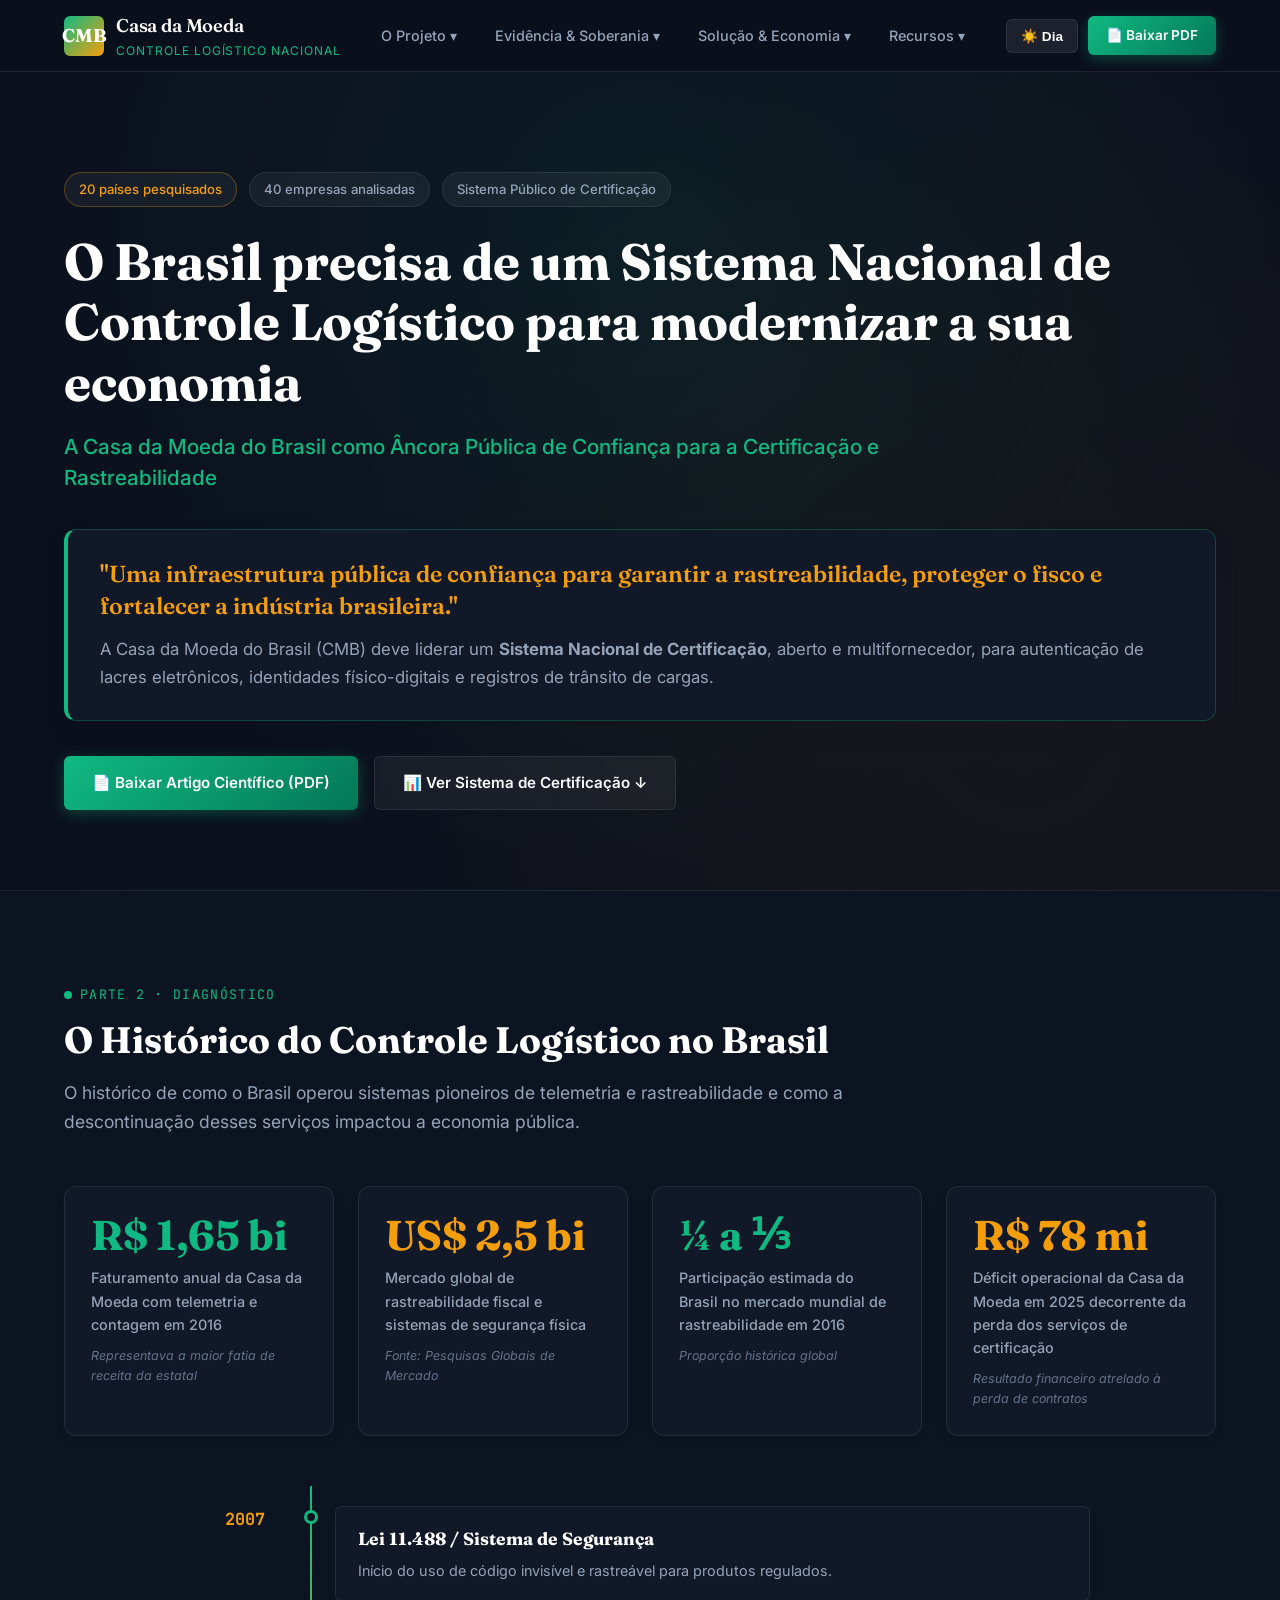
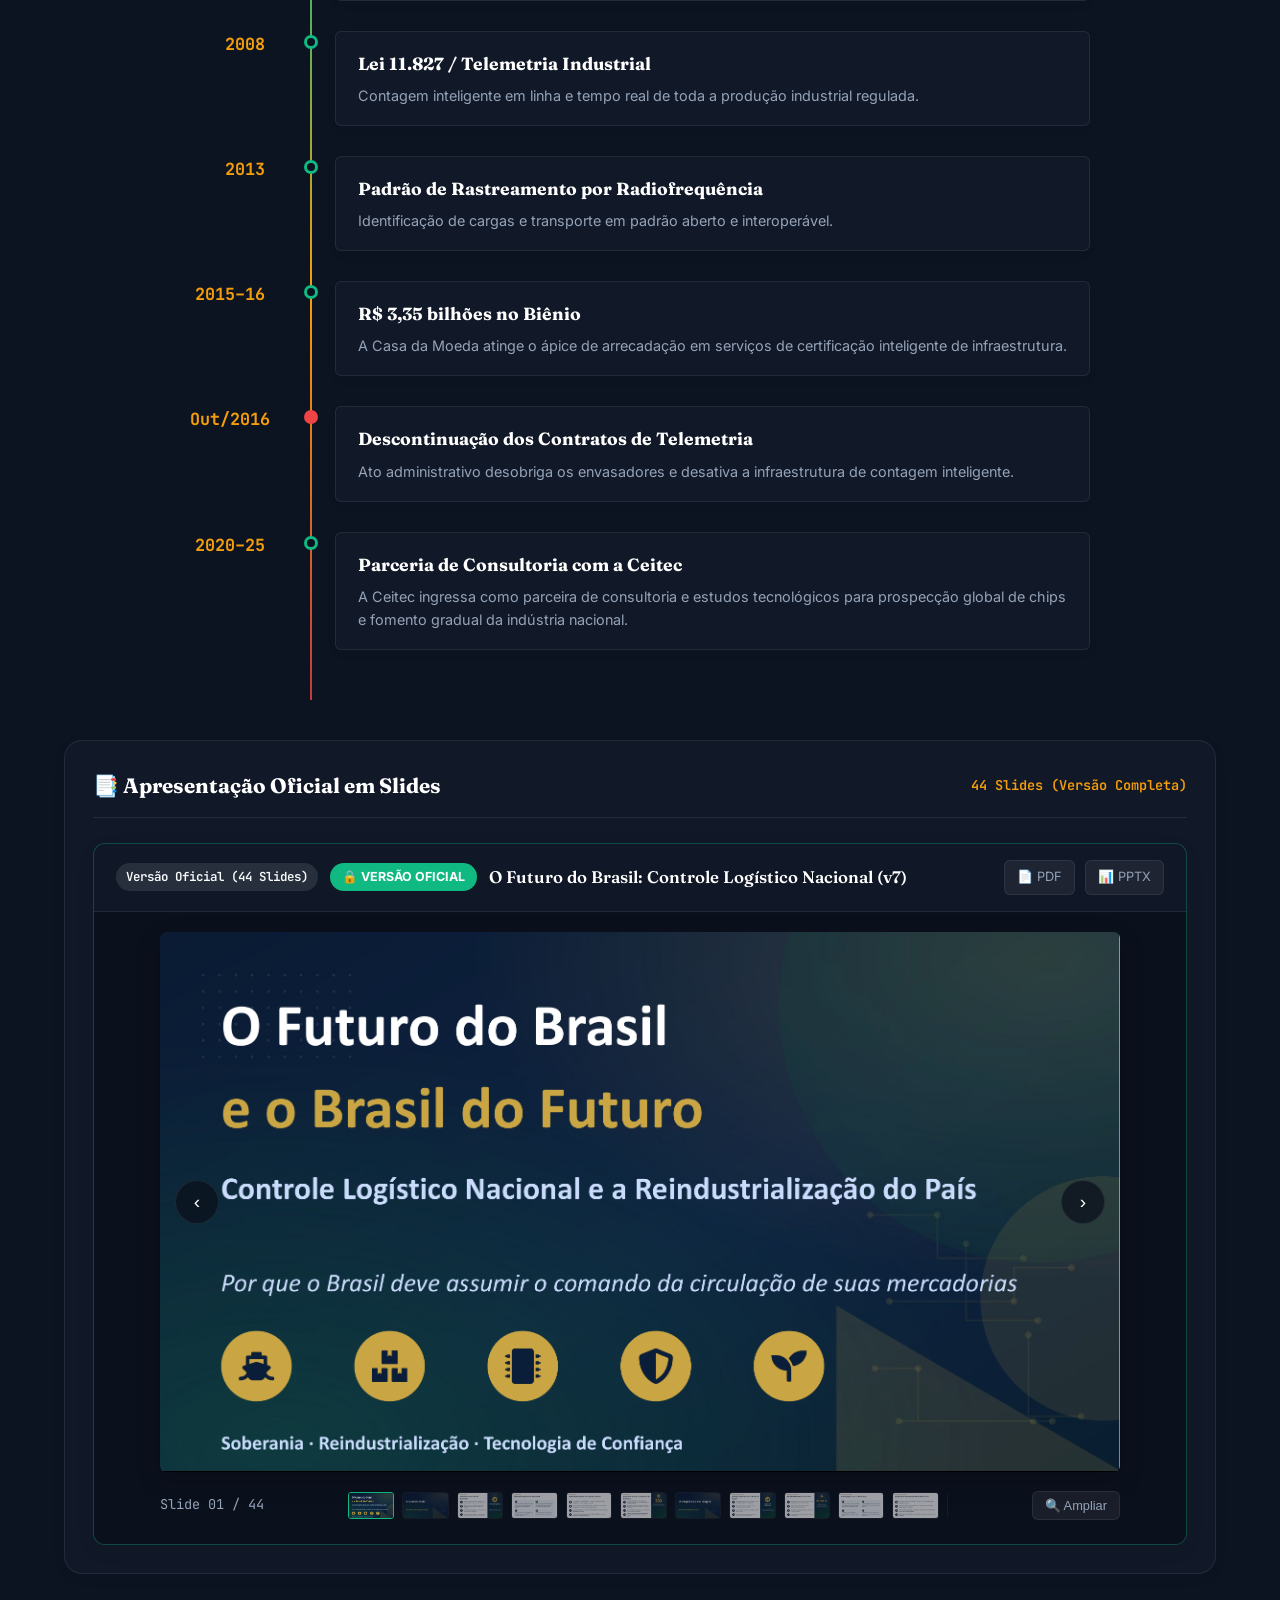
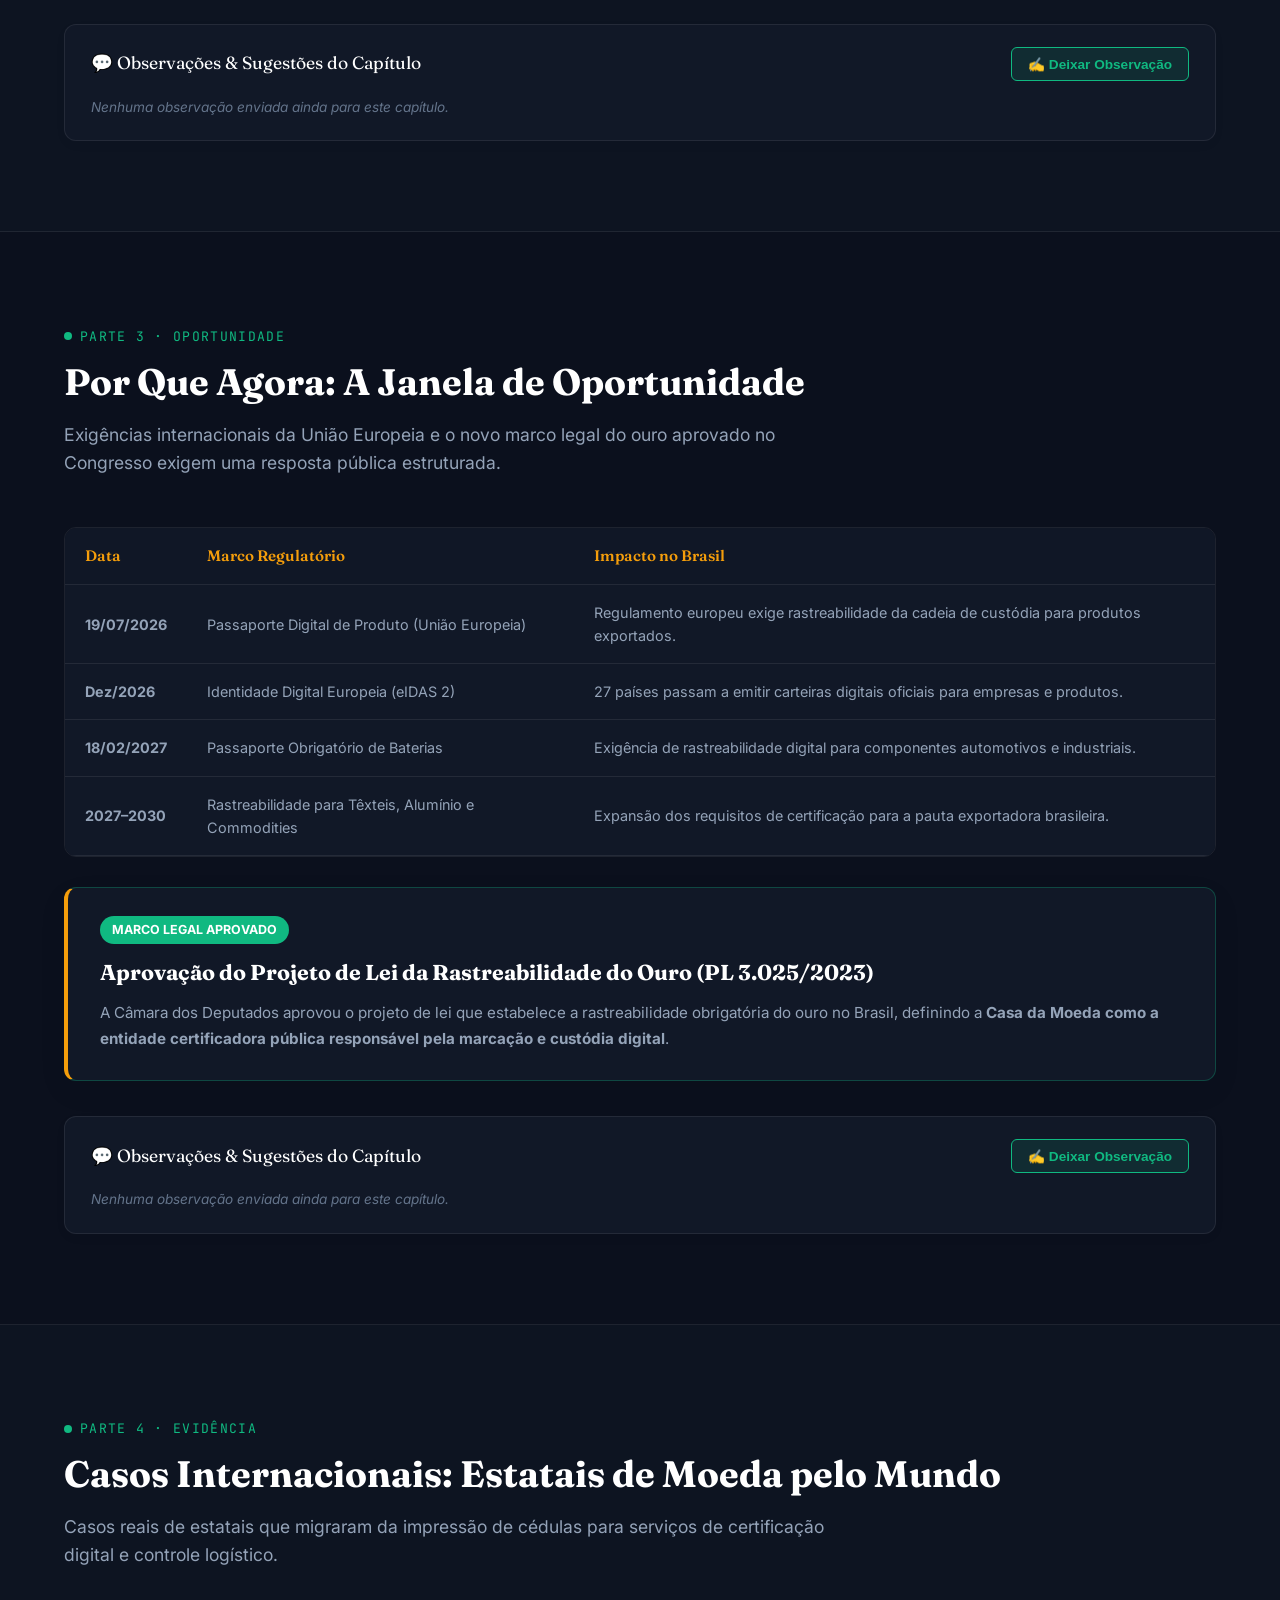
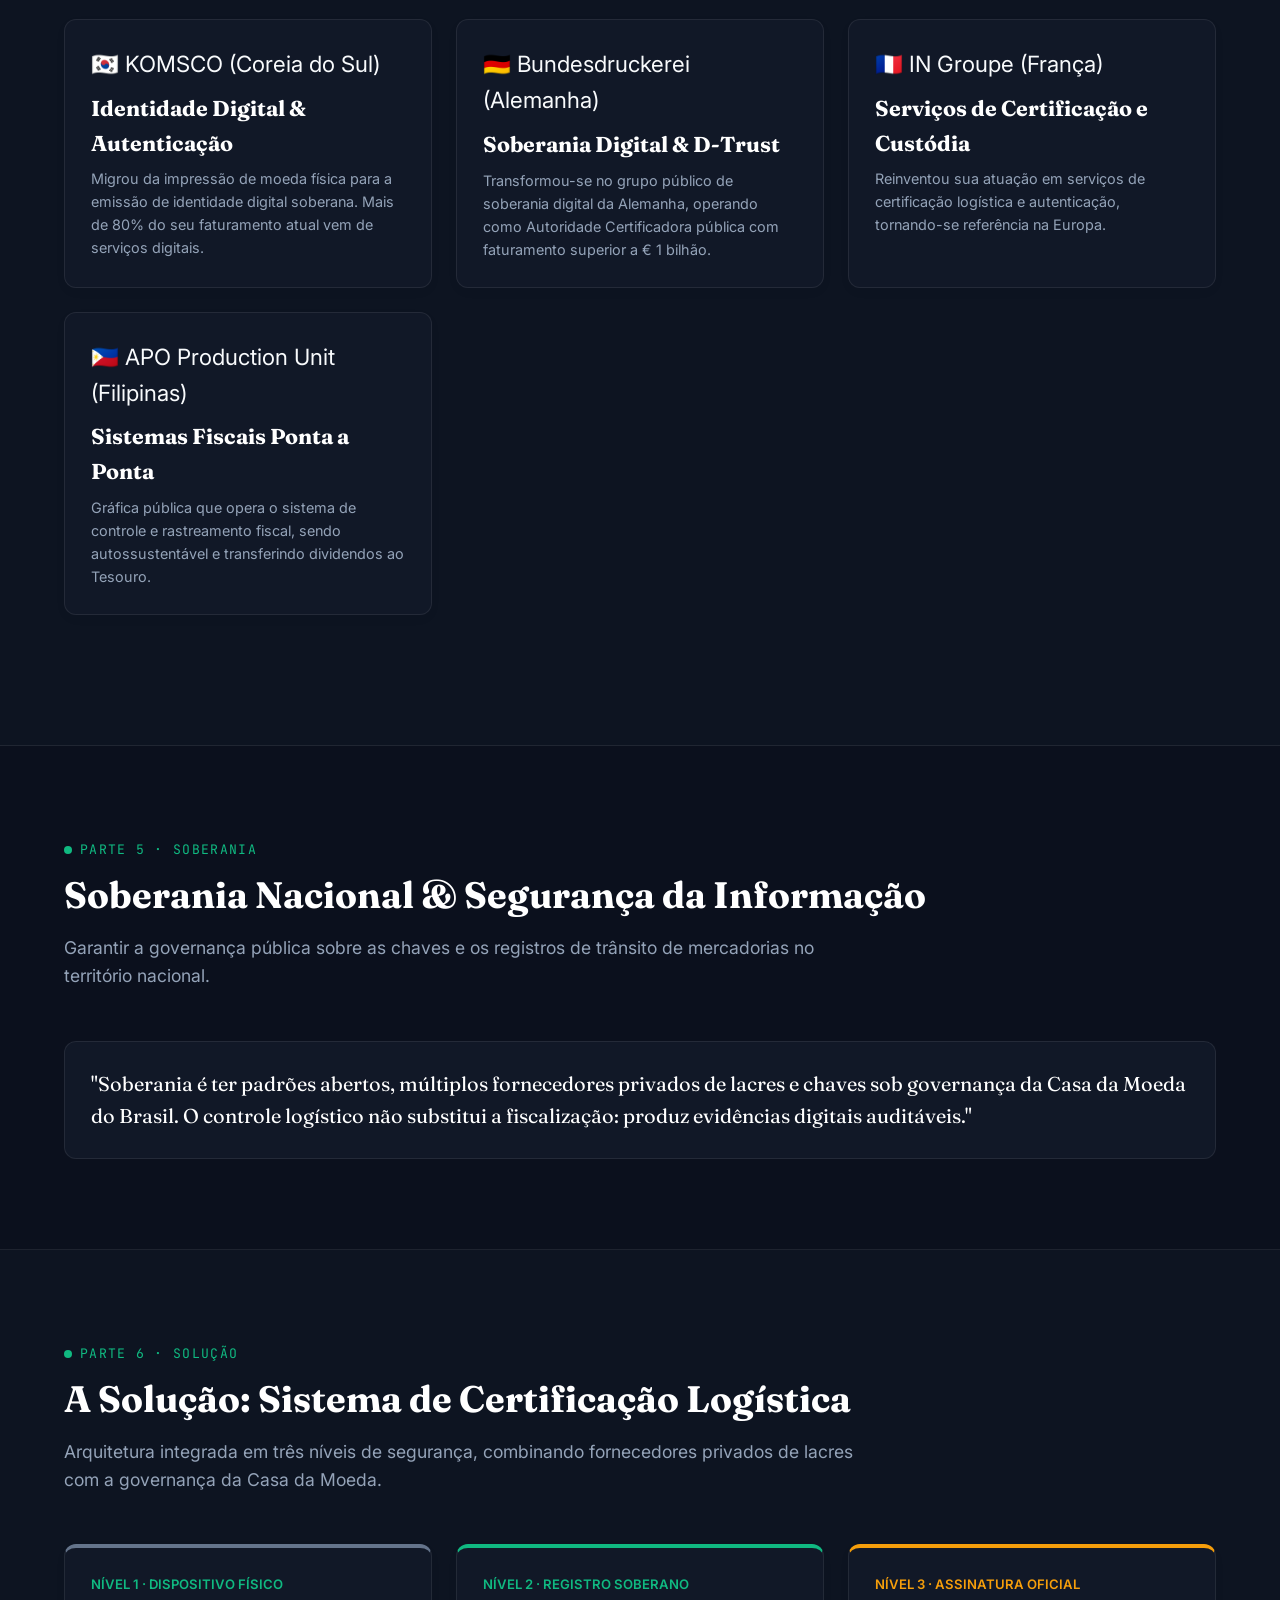
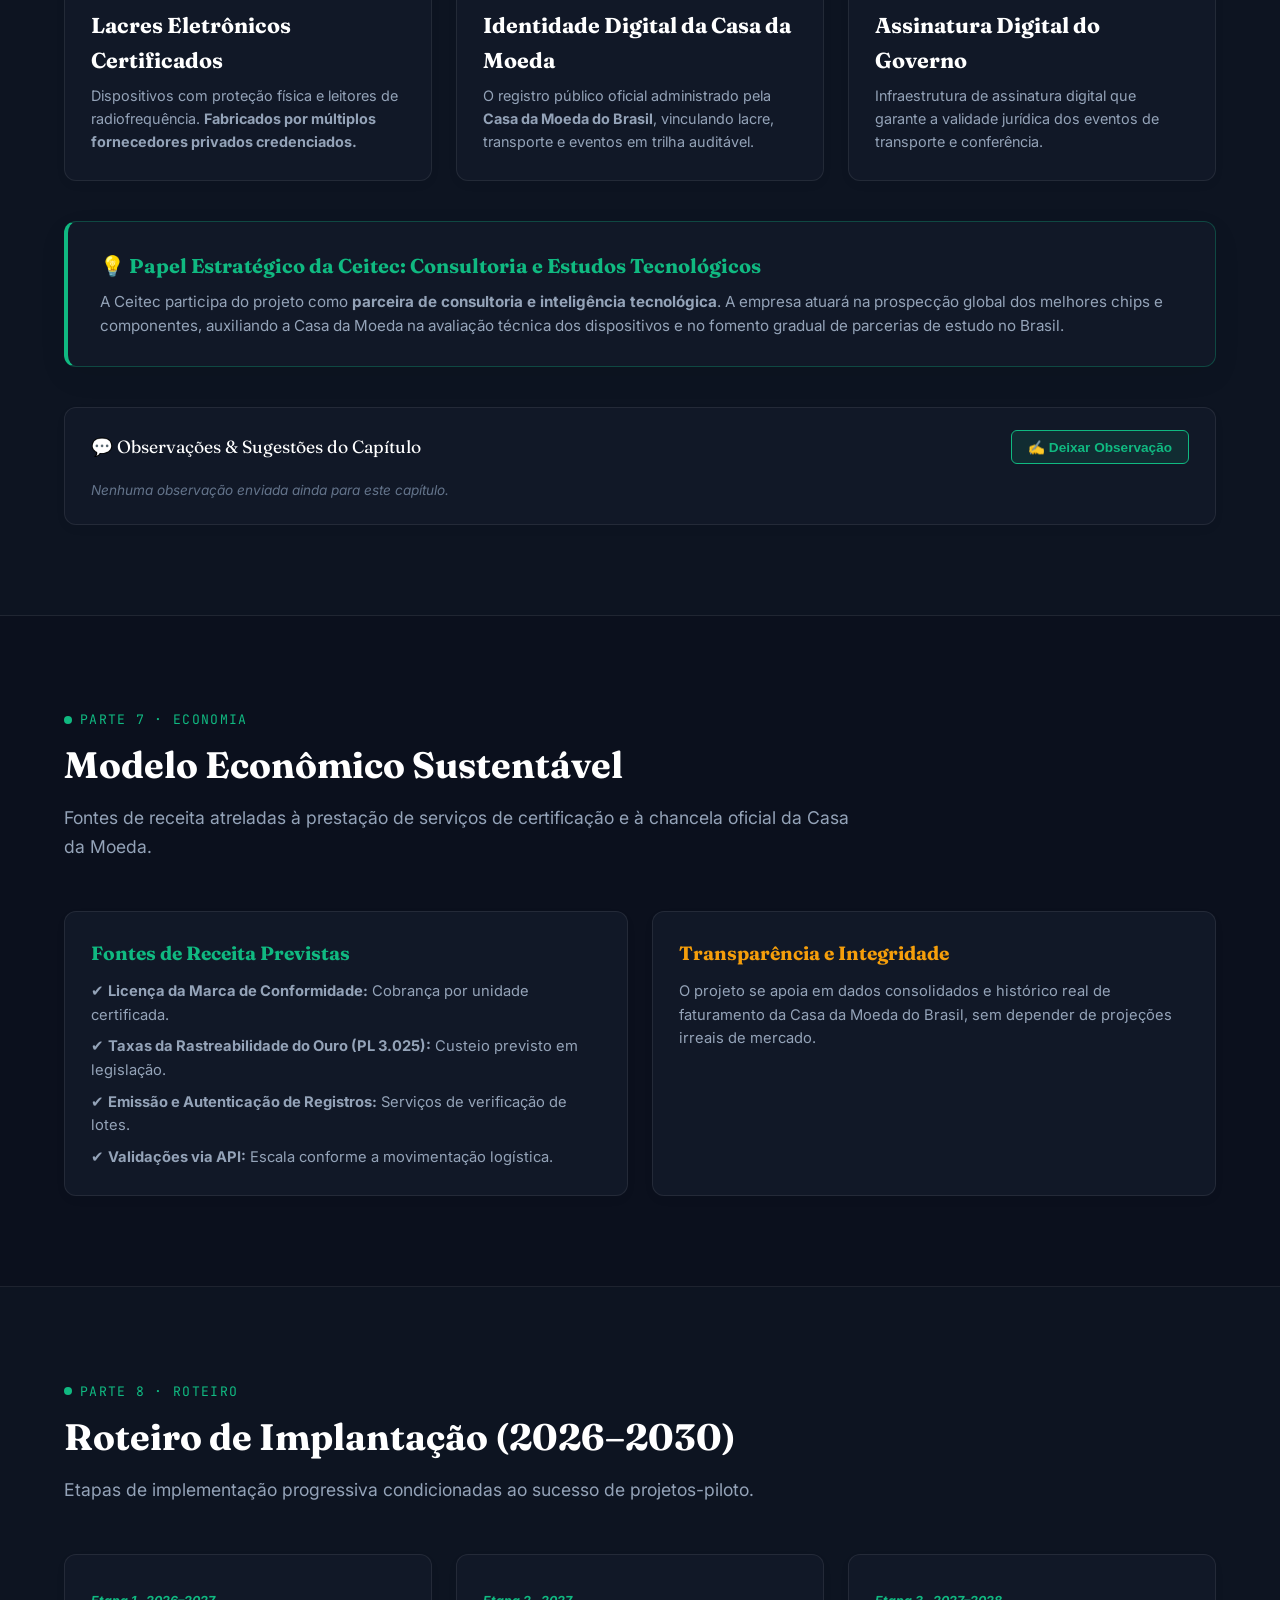
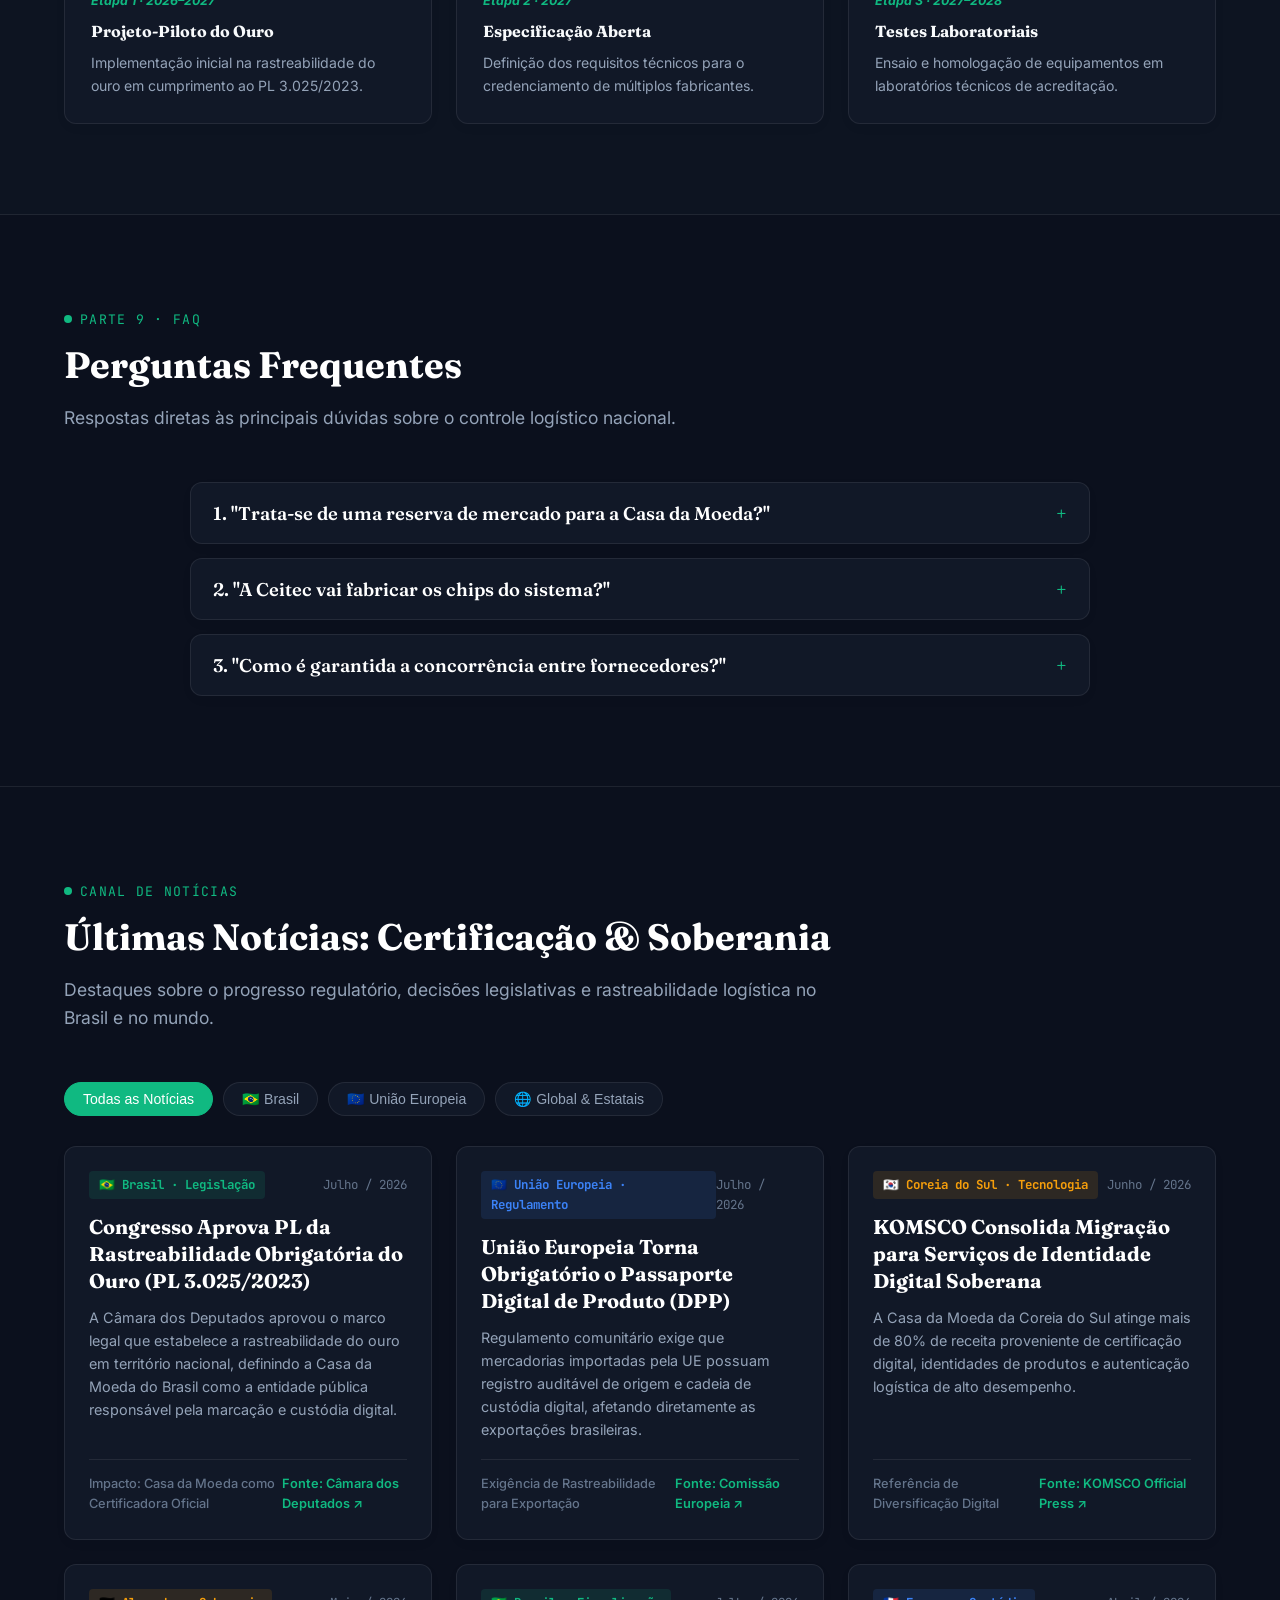
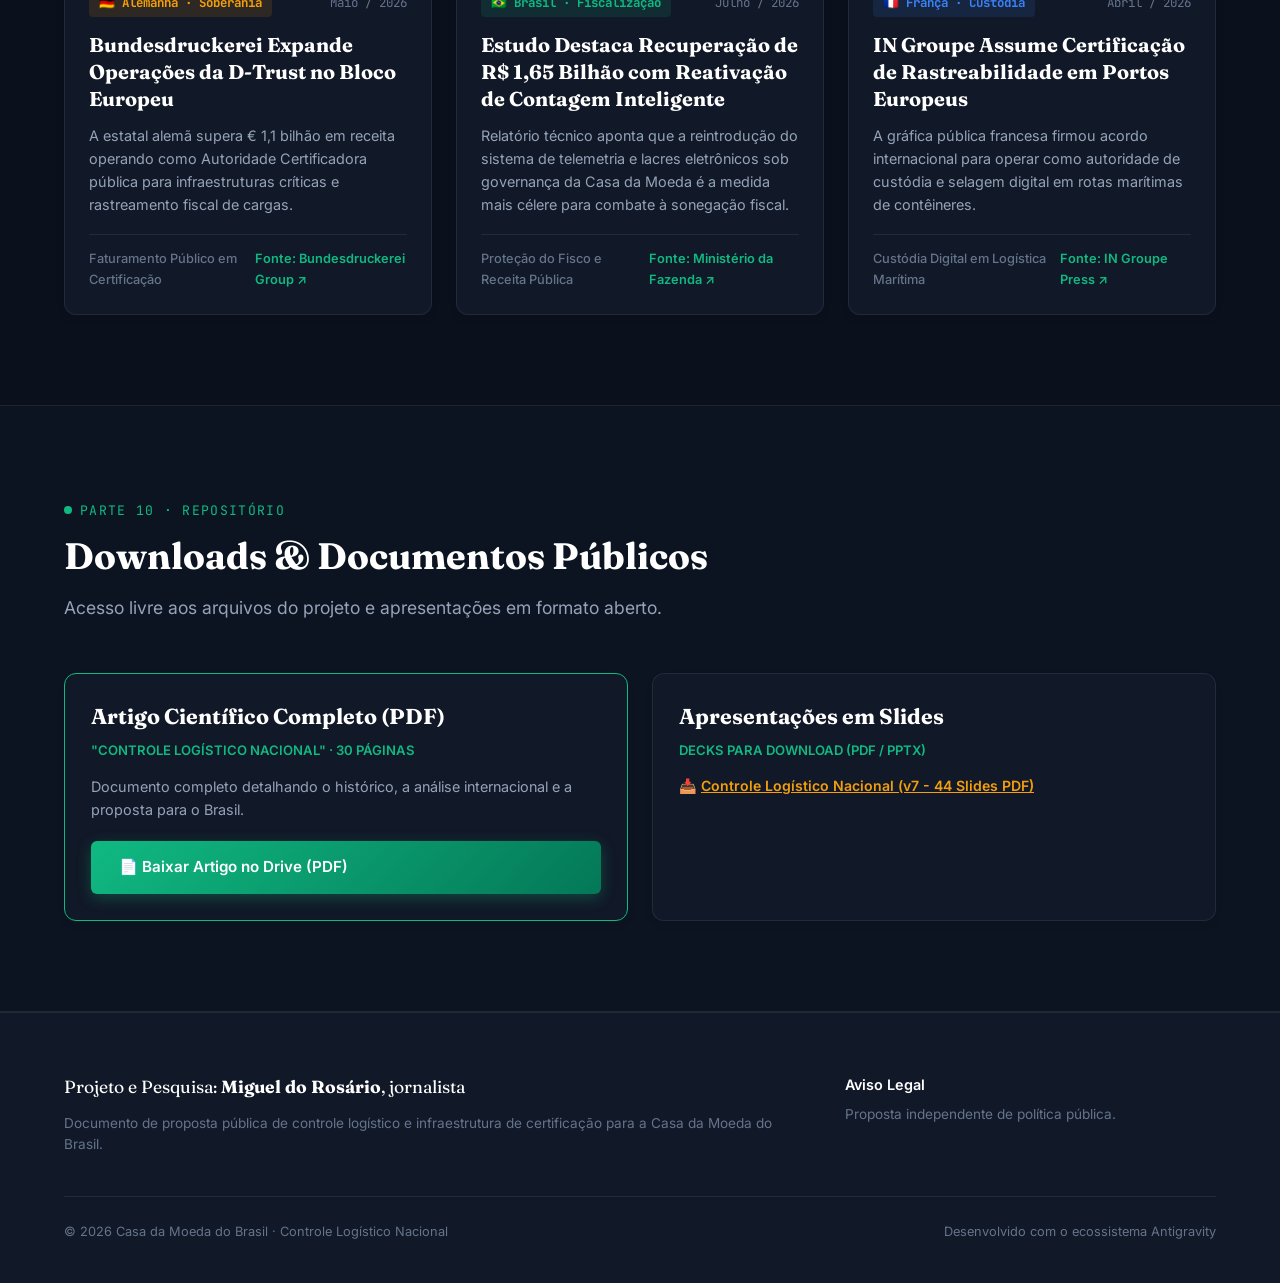
==== commit a8df6def: "feat: add interactive news channel section with certification highlights in Brazil and worldwide" ====
--- a/index.html
+++ b/index.html
@@ -58,6 +58,7 @@
           <li class="nav-dropdown">
             <button class="dropdown-toggle">Recursos ▾</button>
             <div class="dropdown-menu">
+              <a href="#noticias">Canal de Notícias</a>
               <a href="#faq">Perguntas Frequentes</a>
               <a href="#downloads">Downloads & Fontes</a>
             </div>
@@ -546,6 +547,30 @@
     </section>
 
     <!-- ===================================================================
+         PARTE 9.5 · CANAL DE NOTÍCIAS & ATUALIZAÇÕES
+         =================================================================== -->
+    <section id="noticias" class="section">
+      <div class="container">
+        <div class="section-header">
+          <span class="section-tag">Canal de Notícias</span>
+          <h2 class="section-title">Últimas Notícias: Certificação & Soberania</h2>
+          <p class="section-subtitle">Destaques sobre o progresso regulatório, decisões legislativas e rastreabilidade logística no Brasil e no mundo.</p>
+        </div>
+
+        <!-- Filter Tabs -->
+        <div class="news-filter-tabs">
+          <button class="news-tab-btn active" data-cat="all" onclick="filterNews('all')">Todas as Notícias</button>
+          <button class="news-tab-btn" data-cat="brasil" onclick="filterNews('brasil')">🇧🇷 Brasil</button>
+          <button class="news-tab-btn" data-cat="eu" onclick="filterNews('eu')">🇪🇺 União Europeia</button>
+          <button class="news-tab-btn" data-cat="global" onclick="filterNews('global')">🌐 Global & Estatais</button>
+        </div>
+
+        <!-- News Grid Container -->
+        <div id="news-grid-container" class="news-grid"></div>
+      </div>
+    </section>
+
+    <!-- ===================================================================
          PARTE 10 · DOWNLOADS & FONTES
          =================================================================== -->
     <section id="downloads" class="section section-alt">
--- a/styles.css
+++ b/styles.css
@@ -1237,3 +1237,131 @@
   font-size: 2.5rem;
   cursor: pointer;
 }
+
+/* --------------------------------------------------------------------------
+   CANAL DE NOTÍCIAS & ATUALIZAÇÕES
+   -------------------------------------------------------------------------- */
+.news-filter-tabs {
+  display: flex;
+  gap: 10px;
+  margin-bottom: 30px;
+  flex-wrap: wrap;
+}
+
+.news-tab-btn {
+  background: var(--bg-card);
+  border: 1px solid var(--border-color);
+  color: var(--text-muted);
+  padding: 8px 18px;
+  border-radius: 20px;
+  font-size: 0.88rem;
+  font-weight: 500;
+  cursor: pointer;
+  transition: var(--transition);
+}
+
+.news-tab-btn:hover,
+.news-tab-btn.active {
+  background: var(--primary-emerald);
+  color: #FFFFFF;
+  border-color: var(--primary-emerald);
+}
+
+.news-grid {
+  display: grid;
+  grid-template-columns: repeat(auto-fit, minmax(320px, 1fr));
+  gap: 24px;
+}
+
+.news-card {
+  background: var(--bg-card);
+  border: 1px solid var(--border-color);
+  border-radius: var(--radius-md);
+  padding: 24px;
+  display: flex;
+  flex-direction: column;
+  justify-content: space-between;
+  transition: var(--transition);
+  box-shadow: 0 4px 12px rgba(0,0,0,0.03);
+}
+
+.news-card:hover {
+  border-color: var(--border-highlight);
+  transform: translateY(-3px);
+  box-shadow: 0 10px 25px rgba(0, 0, 0, 0.1);
+}
+
+.news-card-header {
+  display: flex;
+  align-items: center;
+  justify-content: space-between;
+  margin-bottom: 14px;
+}
+
+.news-badge {
+  font-size: 0.78rem;
+  font-weight: 700;
+  font-family: var(--font-mono);
+  padding: 4px 10px;
+  border-radius: 4px;
+  background: rgba(16, 185, 129, 0.12);
+  color: var(--primary-emerald);
+}
+
+.news-badge.badge-eu {
+  background: rgba(59, 130, 246, 0.12);
+  color: #3B82F6;
+}
+
+.news-badge.badge-global {
+  background: rgba(245, 158, 11, 0.12);
+  color: var(--accent-gold);
+}
+
+.news-date {
+  font-size: 0.78rem;
+  color: var(--text-subtle);
+  font-family: var(--font-mono);
+}
+
+.news-card-title {
+  font-family: var(--font-serif);
+  font-size: 1.25rem;
+  font-weight: 700;
+  color: var(--text-title);
+  margin-bottom: 12px;
+  line-height: 1.35;
+}
+
+.news-card-body {
+  font-size: 0.9rem;
+  color: var(--text-muted);
+  line-height: 1.6;
+  margin-bottom: 18px;
+}
+
+.news-card-footer {
+  border-top: 1px solid var(--border-color);
+  padding-top: 14px;
+  display: flex;
+  align-items: center;
+  justify-content: space-between;
+  font-size: 0.8rem;
+  color: var(--text-subtle);
+}
+
+.news-link {
+  color: var(--primary-emerald);
+  text-decoration: none;
+  font-weight: 600;
+  display: inline-flex;
+  align-items: center;
+  gap: 4px;
+  transition: var(--transition);
+}
+
+.news-link:hover {
+  color: var(--accent-gold);
+  transform: translateX(2px);
+}
+
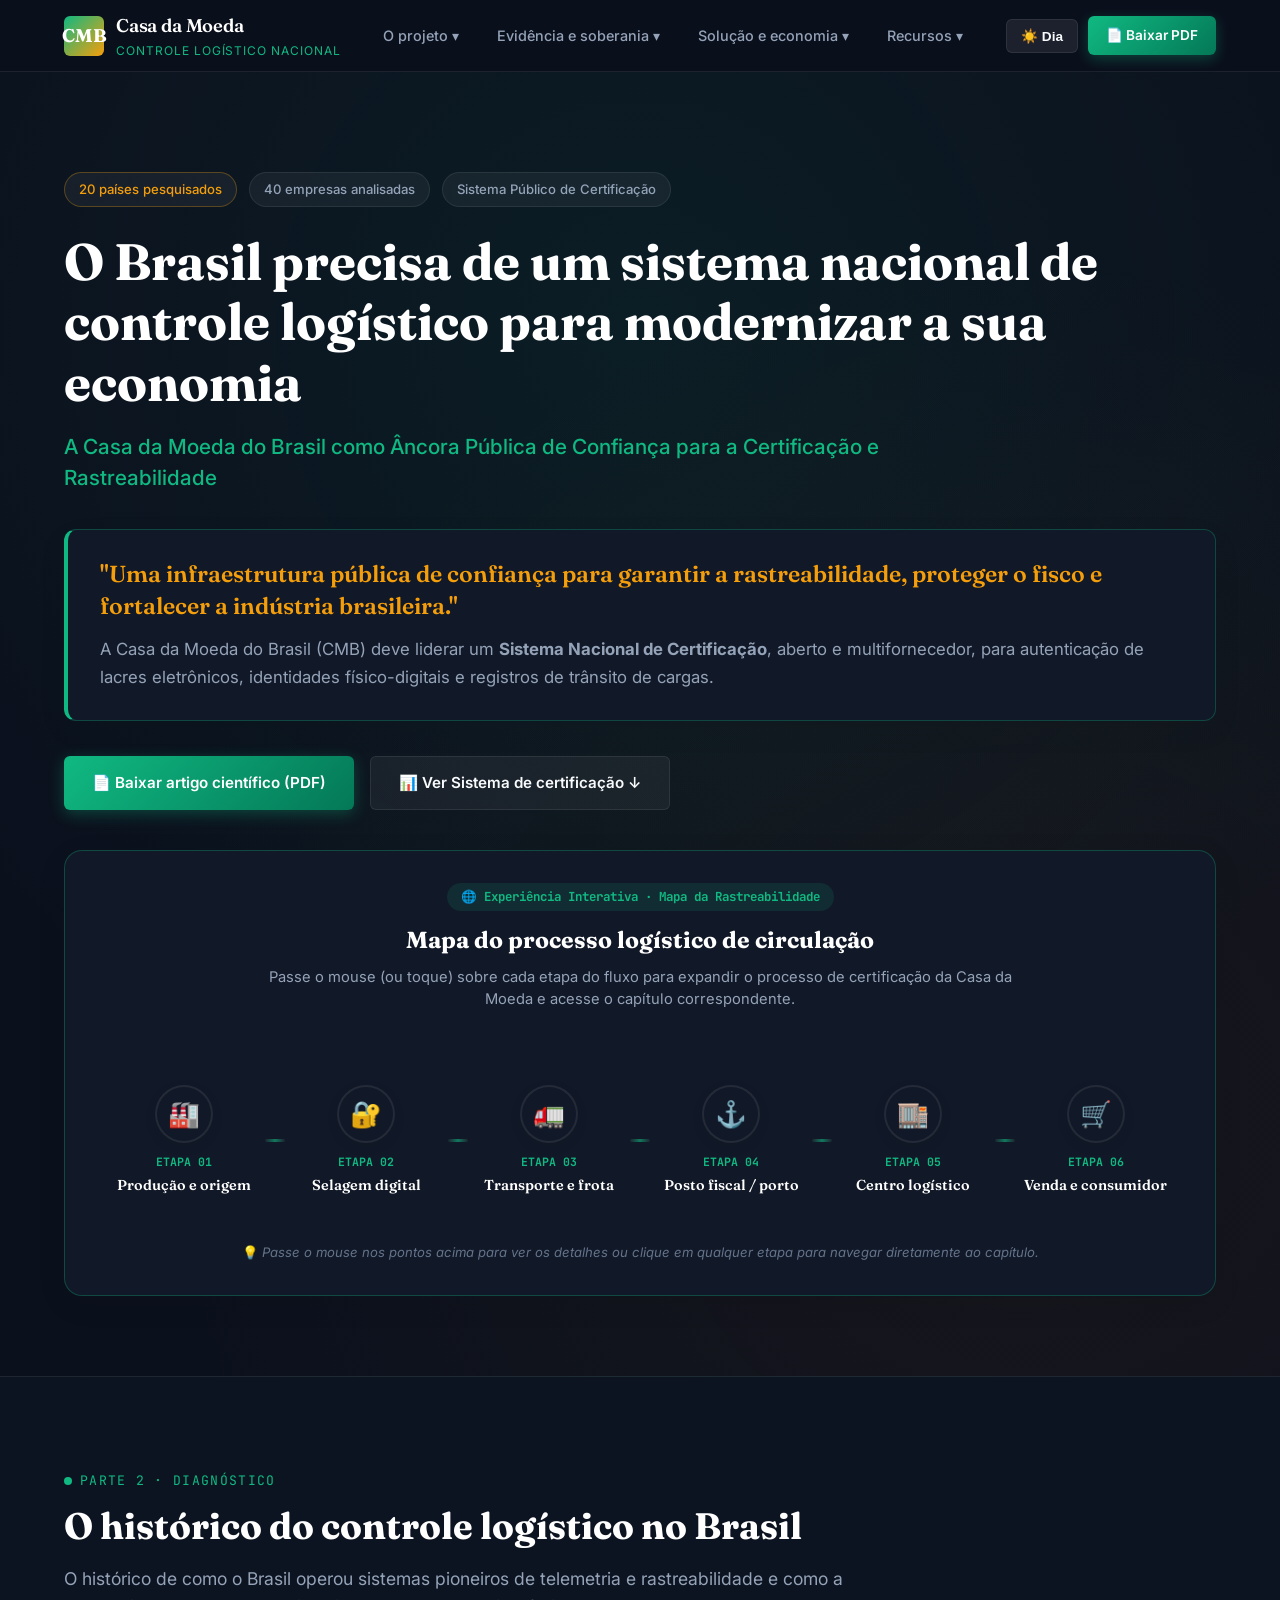
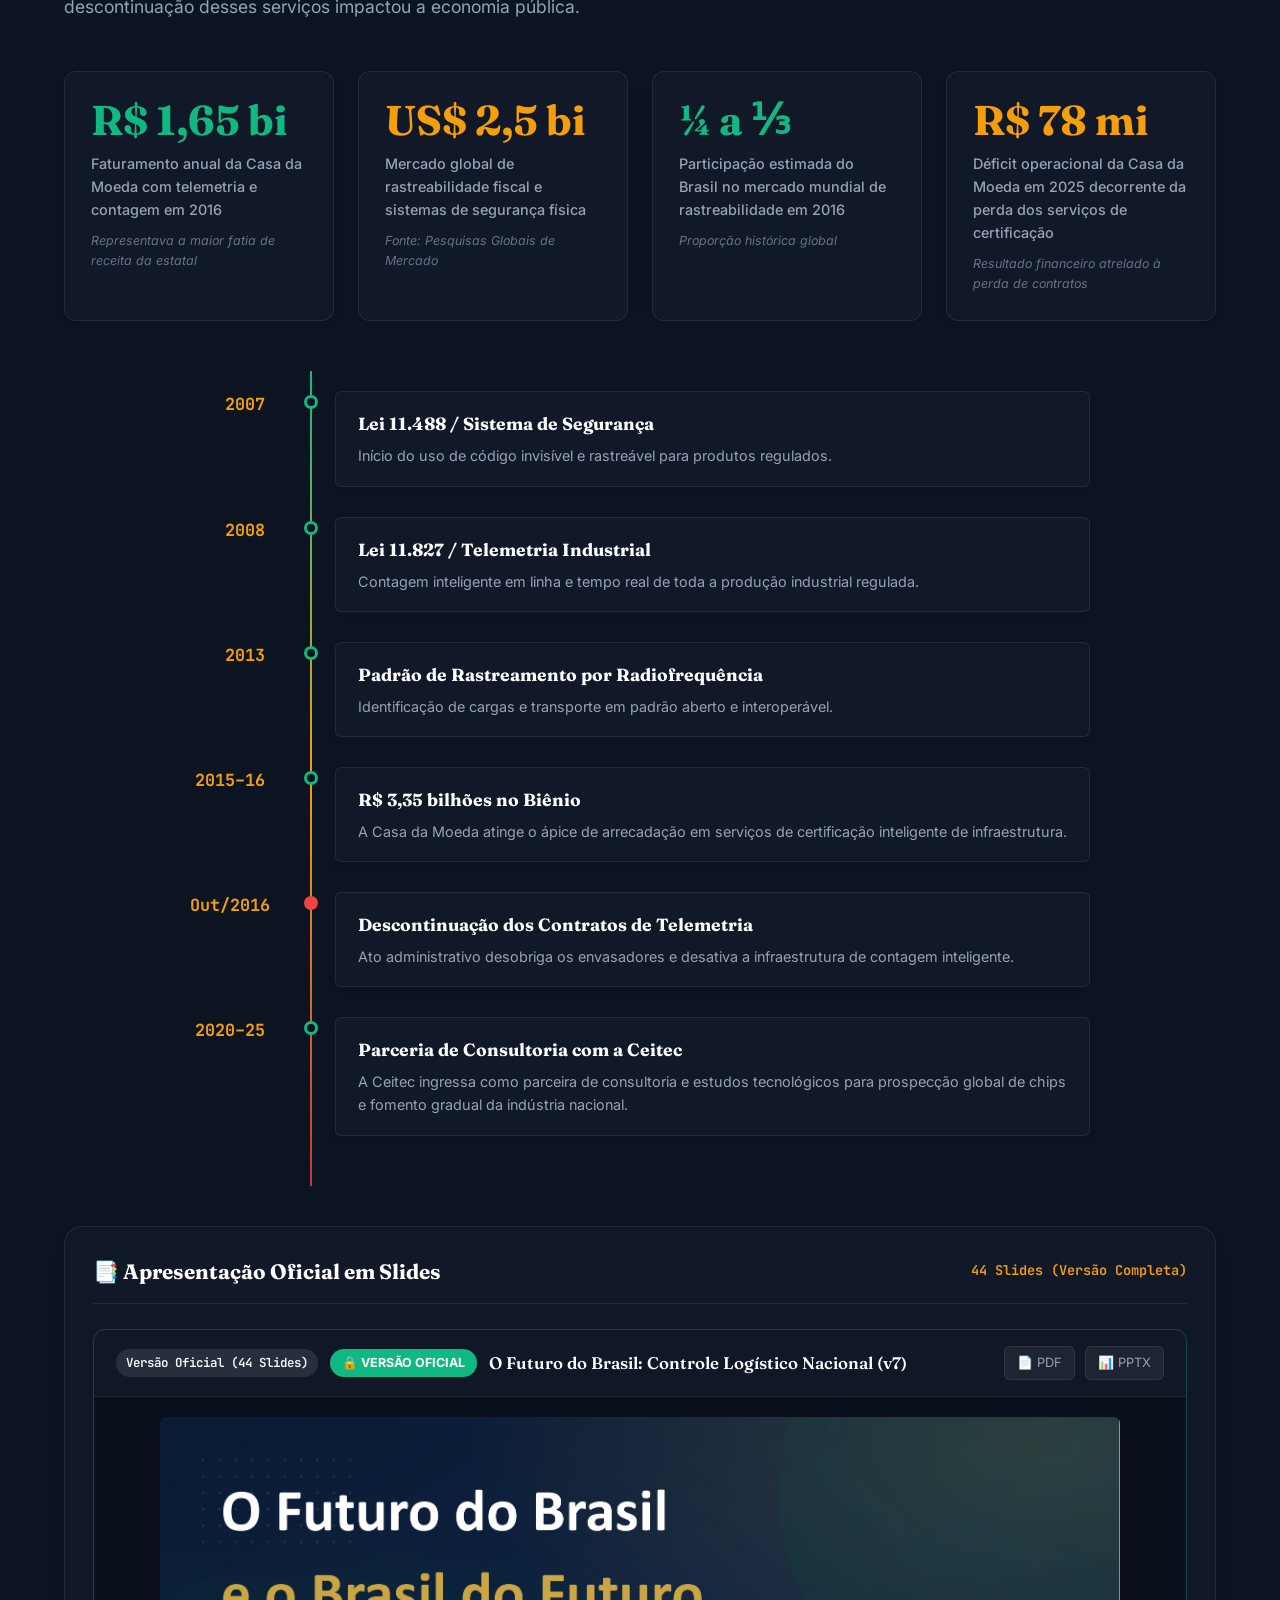
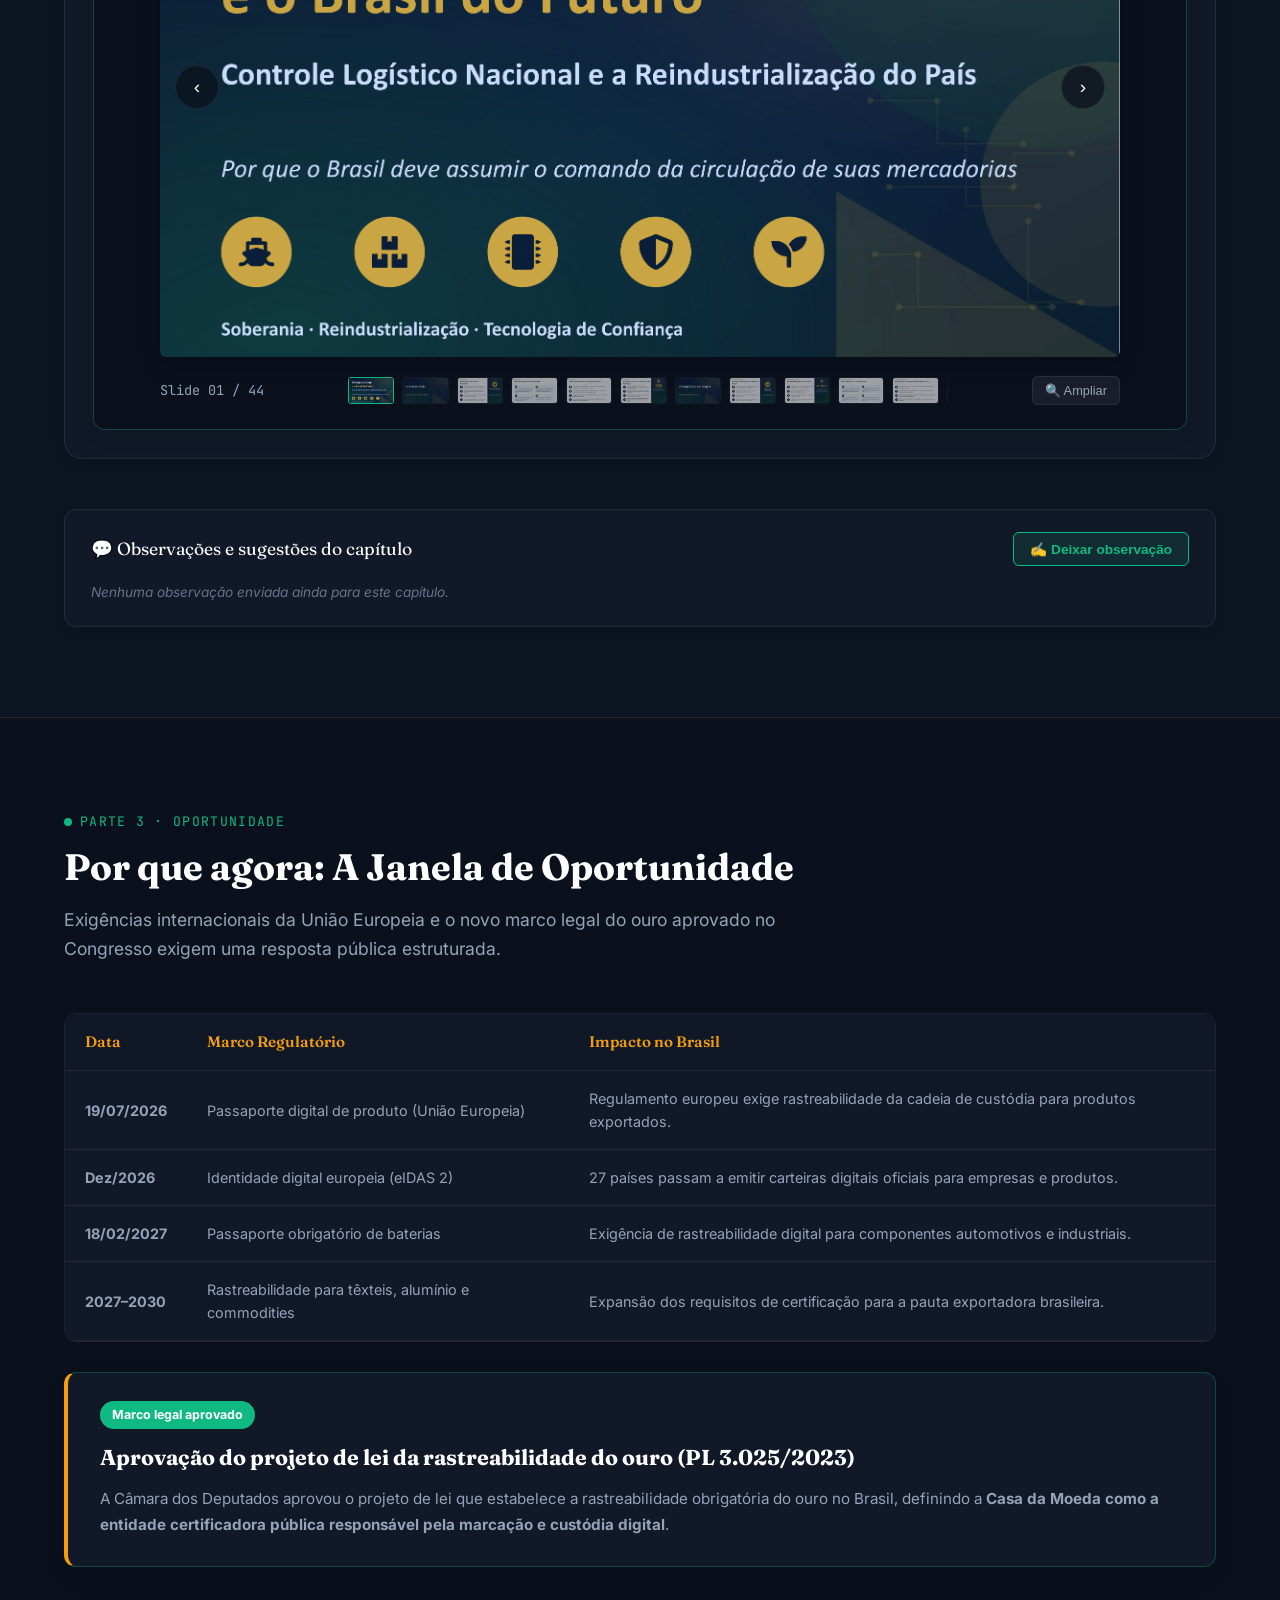
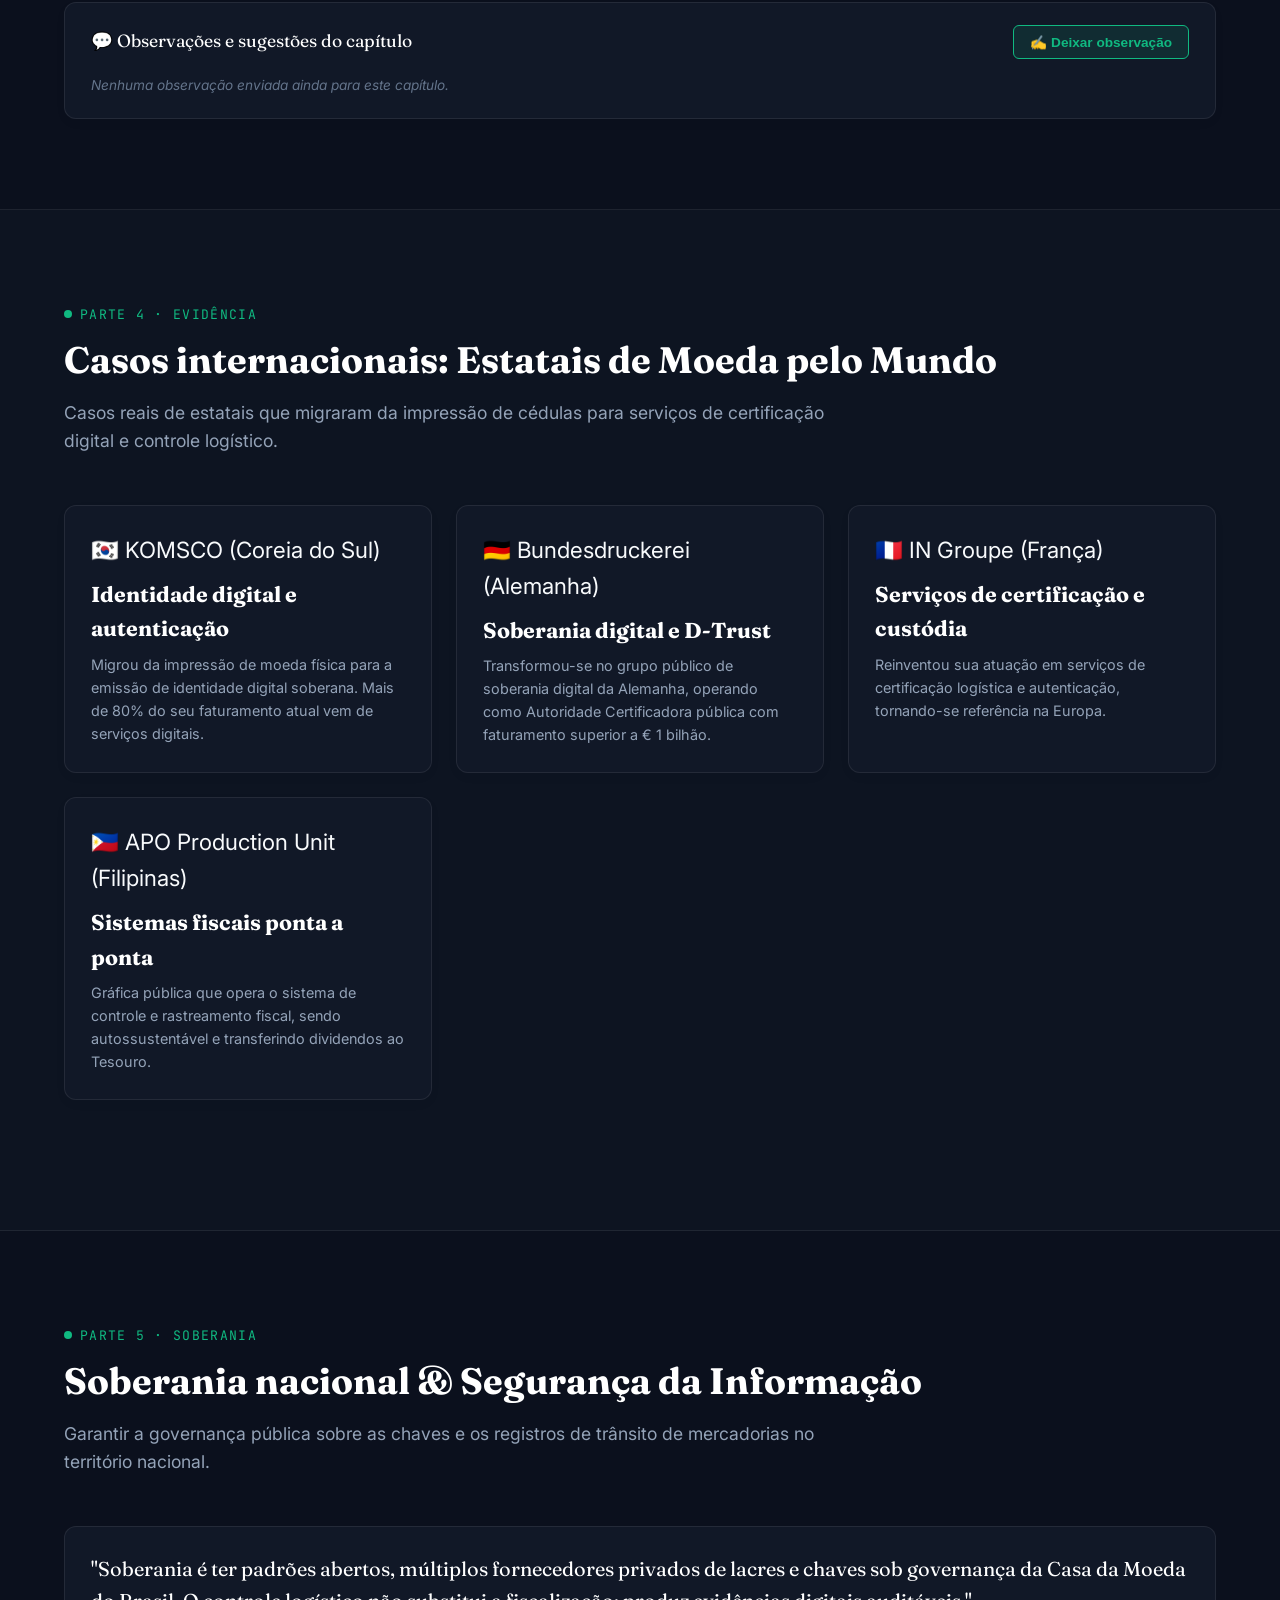
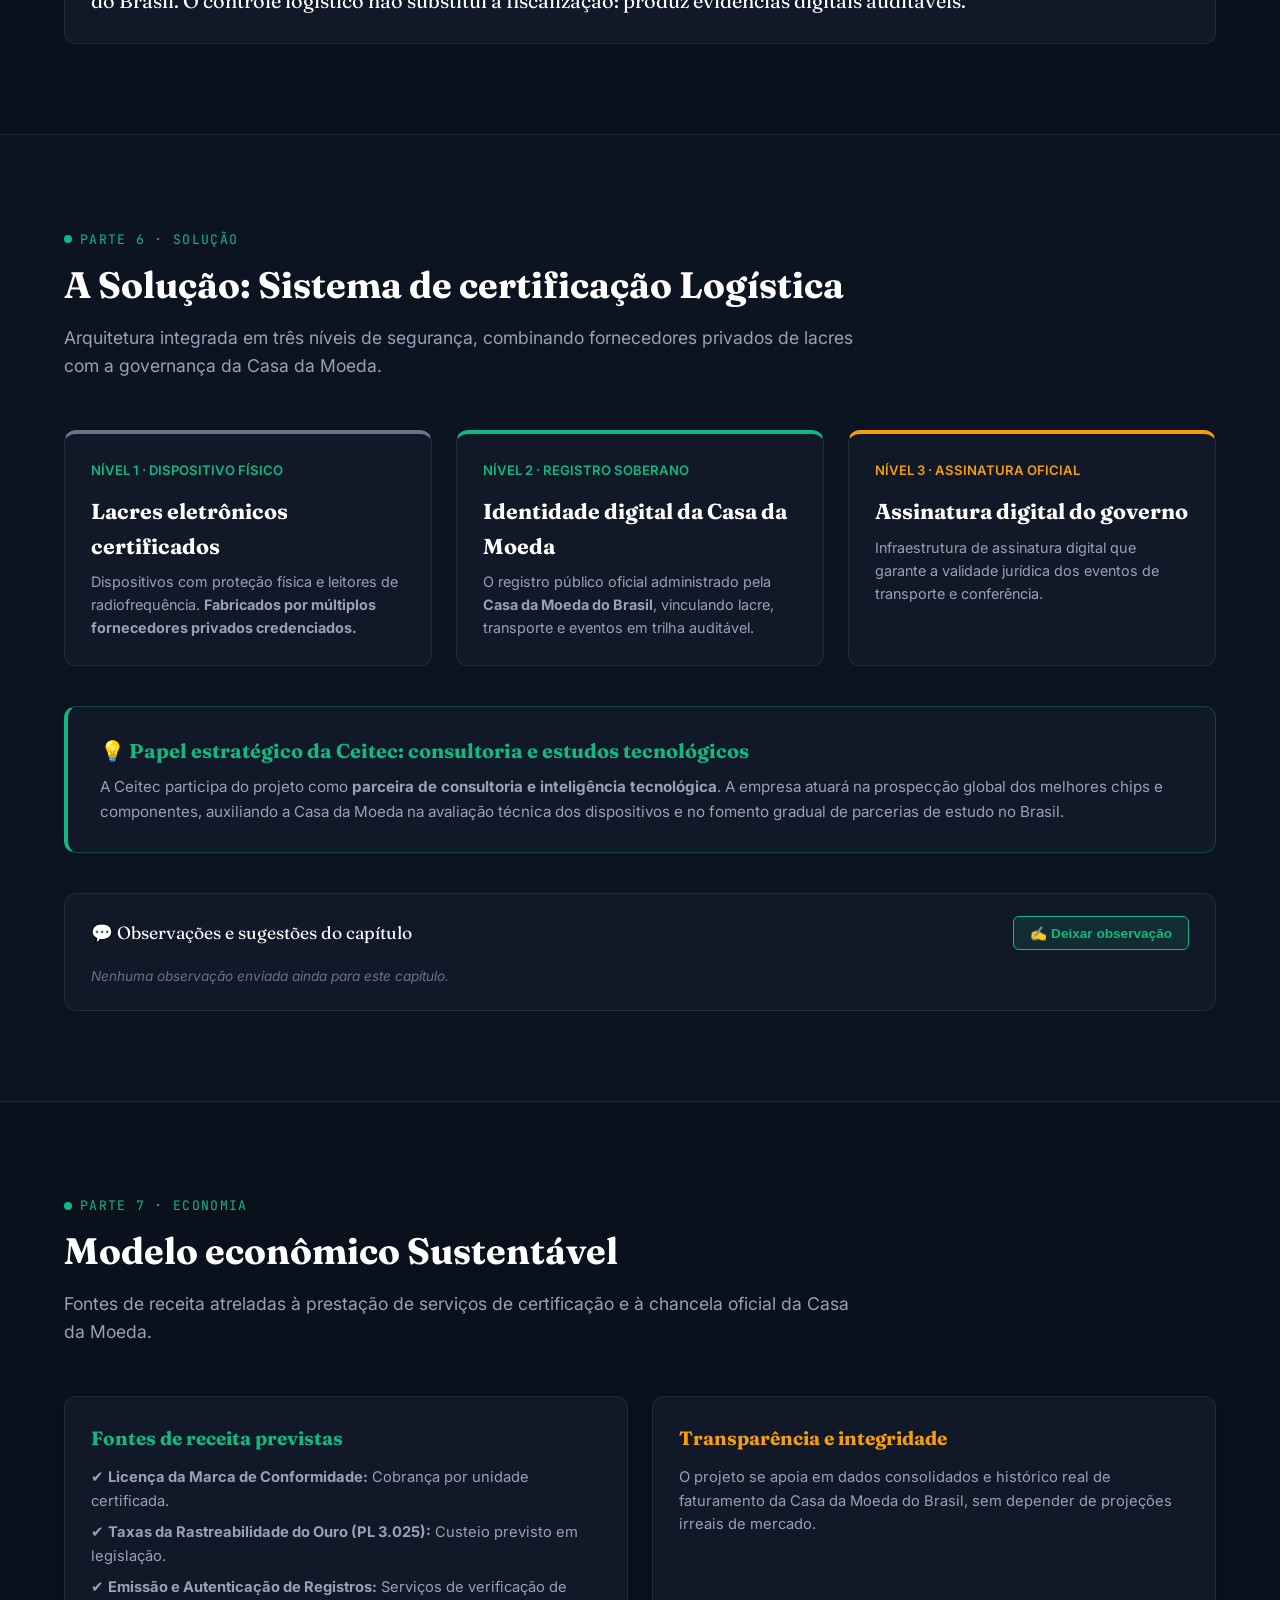
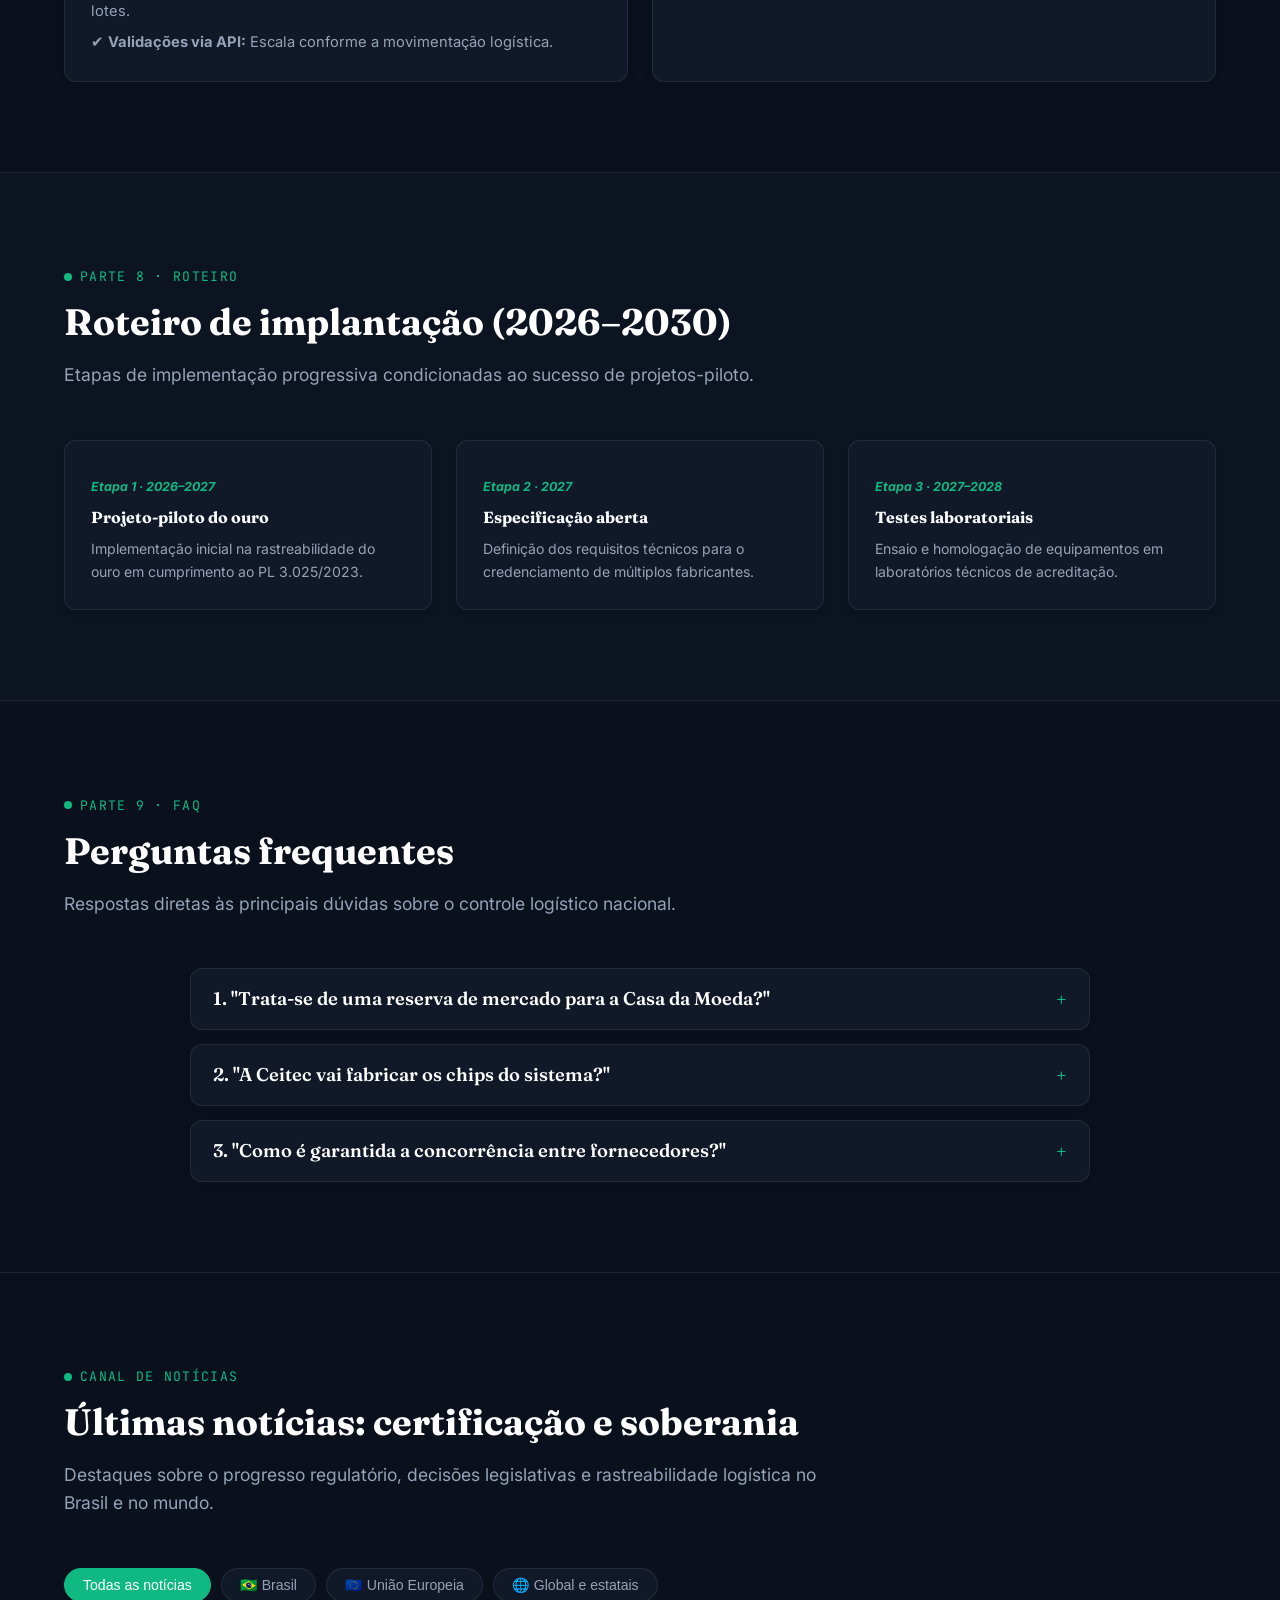
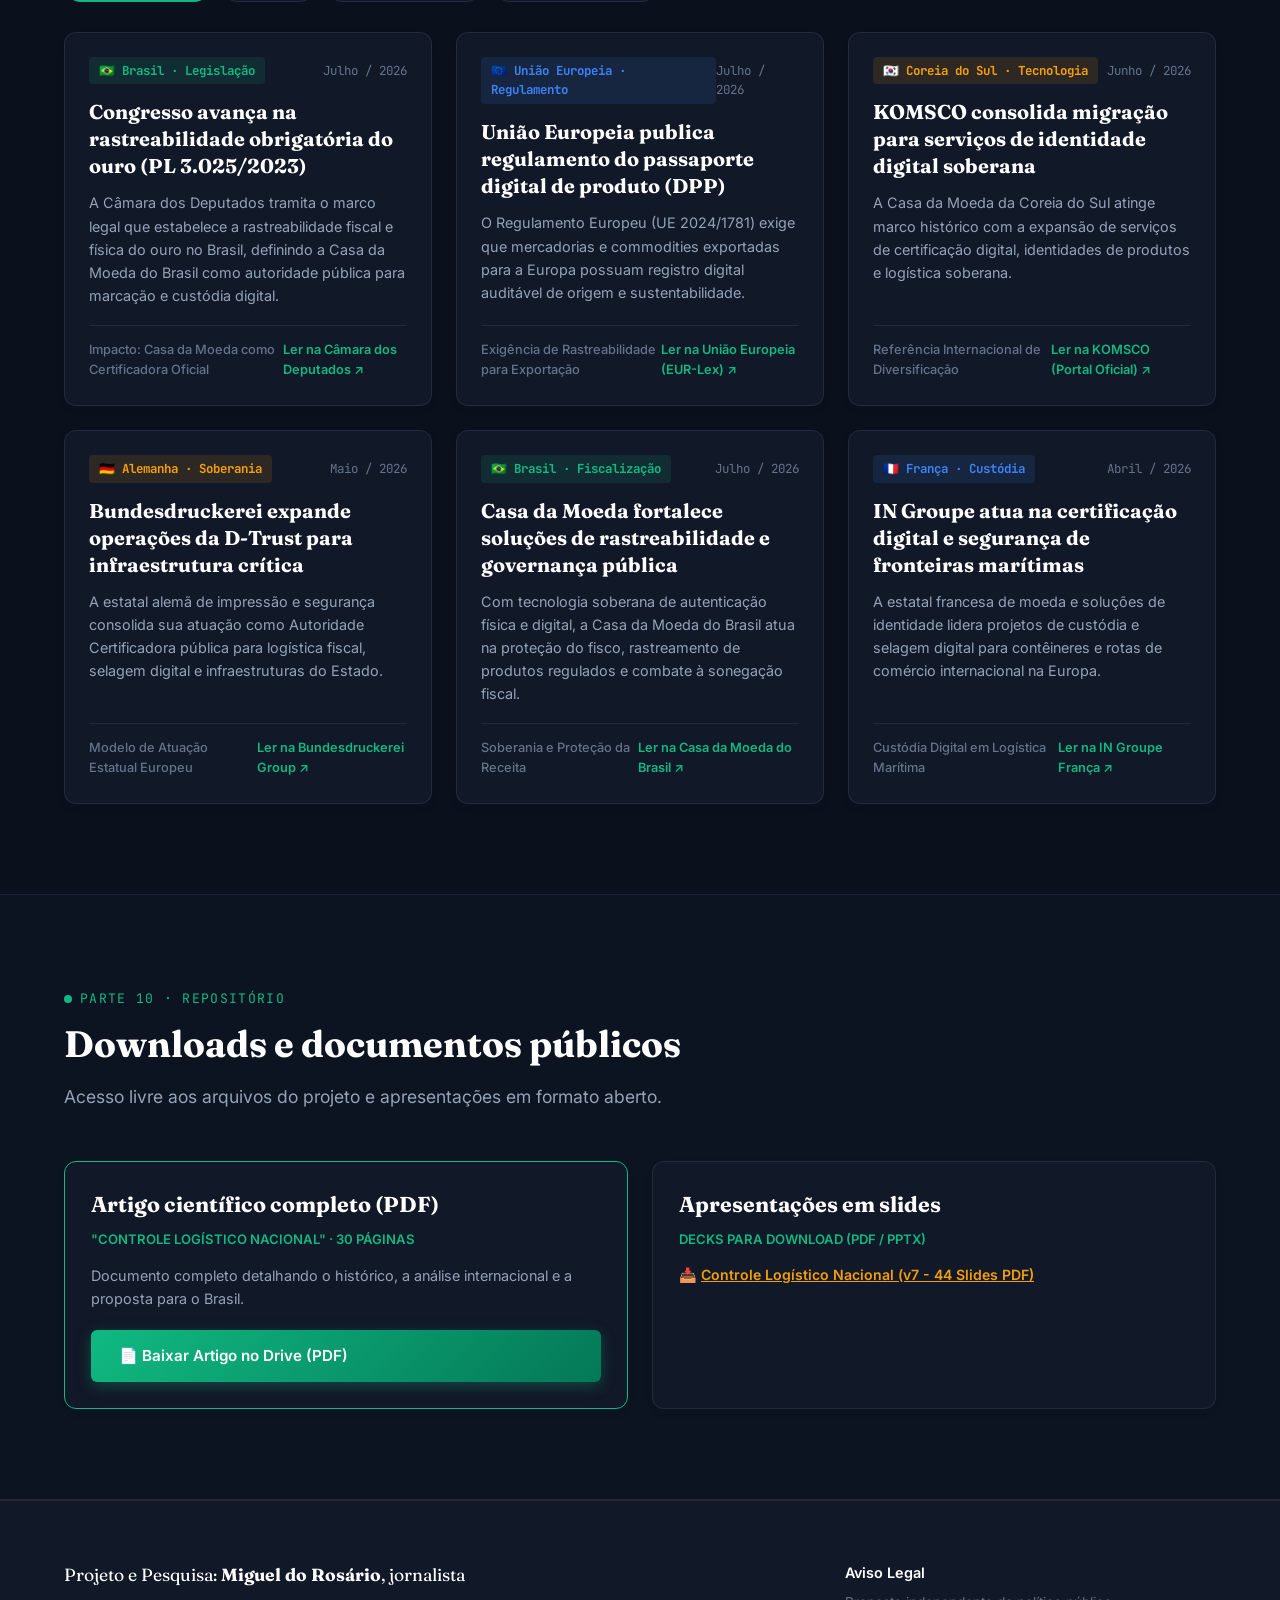
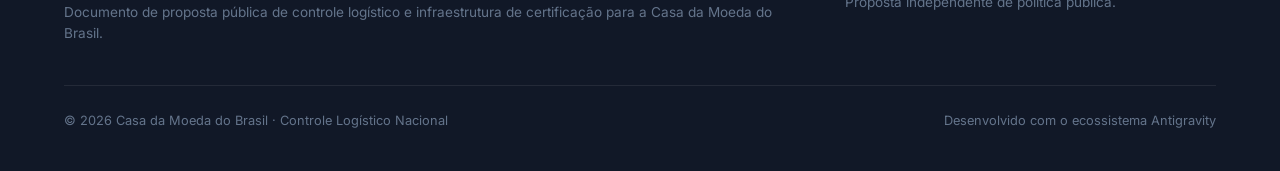
==== commit bb275a4f: "style: standardize titles to Brazilian Portuguese sentence case guidelines" ====
--- a/index.html
+++ b/index.html
@@ -34,33 +34,33 @@
       <nav>
         <ul class="nav-links">
           <li class="nav-dropdown">
-            <button class="dropdown-toggle">O Projeto ▾</button>
+            <button class="dropdown-toggle">O projeto ▾</button>
             <div class="dropdown-menu">
-              <a href="#diagnostico">Diagnóstico & Histórico</a>
-              <a href="#por-que-agora">Por Que Agora</a>
-              <a href="#roteiro">Roteiro de Implantação</a>
+              <a href="#diagnostico">Diagnóstico e histórico</a>
+              <a href="#por-que-agora">Por que agora</a>
+              <a href="#roteiro">Roteiro de implantação</a>
             </div>
           </li>
           <li class="nav-dropdown">
-            <button class="dropdown-toggle">Evidência & Soberania ▾</button>
+            <button class="dropdown-toggle">Evidência e soberania ▾</button>
             <div class="dropdown-menu">
-              <a href="#evidencia">Casos Internacionais</a>
-              <a href="#soberania">Soberania Nacional</a>
+              <a href="#evidencia">Casos internacionais</a>
+              <a href="#soberania">Soberania nacional</a>
             </div>
           </li>
           <li class="nav-dropdown">
-            <button class="dropdown-toggle">Solução & Economia ▾</button>
+            <button class="dropdown-toggle">Solução e economia ▾</button>
             <div class="dropdown-menu">
-              <a href="#solucao">Sistema de Certificação</a>
-              <a href="#economia">Modelo Econômico</a>
+              <a href="#solucao">Sistema de certificação</a>
+              <a href="#economia">Modelo econômico</a>
             </div>
           </li>
           <li class="nav-dropdown">
             <button class="dropdown-toggle">Recursos ▾</button>
             <div class="dropdown-menu">
-              <a href="#noticias">Canal de Notícias</a>
-              <a href="#faq">Perguntas Frequentes</a>
-              <a href="#downloads">Downloads & Fontes</a>
+              <a href="#noticias">Canal de notícias</a>
+              <a href="#faq">Perguntas frequentes</a>
+              <a href="#downloads">Downloads e fontes</a>
             </div>
           </li>
         </ul>
@@ -88,7 +88,7 @@
           <span class="chip">Sistema Público de Certificação</span>
         </div>
         
-        <h1 class="hero-title">O Brasil precisa de um Sistema Nacional de Controle Logístico para modernizar a sua economia</h1>
+        <h1 class="hero-title">O Brasil precisa de um sistema nacional de controle logístico para modernizar a sua economia</h1>
         <p class="hero-subtitle">A Casa da Moeda do Brasil como Âncora Pública de Confiança para a Certificação e Rastreabilidade</p>
         
         <div class="synthesis-card">
@@ -100,12 +100,133 @@
         
         <div class="hero-actions">
           <a href="https://drive.google.com/file/d/1EeXMrtevxc-XDyd5yL2-Rr6NEjkyGd6z/view" target="_blank" rel="noopener" class="btn-primary">
-            📄 Baixar Artigo Científico (PDF)
+            📄 Baixar artigo científico (PDF)
           </a>
           <a href="#solucao" class="btn-secondary">
-            📊 Ver Sistema de Certificação ↓
+            📊 Ver Sistema de certificação ↓
           </a>
         </div>
+
+        <!-- ===================================================================
+             MAPA LOGÍSTICO INTERATIVO DE CIRCULAÇÃO DE PRODUTOS
+             =================================================================== -->
+        <div class="logistics-map-card">
+          <div class="map-header">
+            <div class="map-tag">🌐 Experiência Interativa · Mapa da Rastreabilidade</div>
+            <h2 class="map-title">Mapa do processo logístico de circulação</h2>
+            <p class="map-subtitle">Passe o mouse (ou toque) sobre cada etapa do fluxo para expandir o processo de certificação da Casa da Moeda e acesse o capítulo correspondente.</p>
+          </div>
+
+          <div class="map-pipeline">
+            <!-- Stage 1 -->
+            <div class="map-node" data-stage="1" onclick="document.querySelector('#diagnostico').scrollIntoView({behavior: 'smooth'})">
+              <div class="node-icon-box">🏭</div>
+              <div class="node-step">Etapa 01</div>
+              <div class="node-name">Produção e origem</div>
+              
+              <div class="map-popover">
+                <div class="pop-badge">🏭 Origem / Envasadora</div>
+                <h4 class="pop-title">Serialização e origem físico-digital</h4>
+                <p class="pop-desc">Na fábrica ou mina, a mercadoria recebe código único e serialização em tempo real via telemetria industrial.</p>
+                <div class="pop-footer">
+                  <span class="pop-action">Ver Diagnóstico e histórico ➔</span>
+                </div>
+              </div>
+            </div>
+
+            <div class="map-connector"><div class="connector-line"></div></div>
+
+            <!-- Stage 2 -->
+            <div class="map-node" data-stage="2" onclick="document.querySelector('#solucao').scrollIntoView({behavior: 'smooth'})">
+              <div class="node-icon-box">🔐</div>
+              <div class="node-step">Etapa 02</div>
+              <div class="node-name">Selagem digital</div>
+              
+              <div class="map-popover">
+                <div class="pop-badge pop-emerald">🔐 Casa da Moeda</div>
+                <h4 class="pop-title">Lacres eletrônicos e chancela pública</h4>
+                <p class="pop-desc">Vinculação do lacre eletrônico físico à identidade digital soberana chancelada pela Casa da Moeda do Brasil.</p>
+                <div class="pop-footer">
+                  <span class="pop-action">Ver Sistema de certificação ➔</span>
+                </div>
+              </div>
+            </div>
+
+            <div class="map-connector"><div class="connector-line"></div></div>
+
+            <!-- Stage 3 -->
+            <div class="map-node" data-stage="3" onclick="document.querySelector('#soberania').scrollIntoView({behavior: 'smooth'})">
+              <div class="node-icon-box">🚛</div>
+              <div class="node-step">Etapa 03</div>
+              <div class="node-name">Transporte e frota</div>
+              
+              <div class="map-popover">
+                <div class="pop-badge">🚛 Trânsito Logístico</div>
+                <h4 class="pop-title">Telemetria e rastreamento de frota</h4>
+                <p class="pop-desc">Sensores de integridade e geolocalização monitoram o percurso da carga contra violações ou desvios.</p>
+                <div class="pop-footer">
+                  <span class="pop-action">Ver soberania e segurança ➔</span>
+                </div>
+              </div>
+            </div>
+
+            <div class="map-connector"><div class="connector-line"></div></div>
+
+            <!-- Stage 4 -->
+            <div class="map-node" data-stage="4" onclick="document.querySelector('#por-que-agora').scrollIntoView({behavior: 'smooth'})">
+              <div class="node-icon-box">⚓</div>
+              <div class="node-step">Etapa 04</div>
+              <div class="node-name">Posto fiscal / porto</div>
+              
+              <div class="map-popover">
+                <div class="pop-badge pop-gold">⚓ Alfândega / Fisco</div>
+                <h4 class="pop-title">Leitura RFID / OCR em pórticos</h4>
+                <p class="pop-desc">Fiscalização inteligente sem paradas. Pórticos automatizados leem o lacre em milissegundos cruzando com a Receita.</p>
+                <div class="pop-footer">
+                  <span class="pop-action">Ver exigências e regulamentos ➔</span>
+                </div>
+              </div>
+            </div>
+
+            <div class="map-connector"><div class="connector-line"></div></div>
+
+            <!-- Stage 5 -->
+            <div class="map-node" data-stage="5" onclick="document.querySelector('#economia').scrollIntoView({behavior: 'smooth'})">
+              <div class="node-icon-box">🏬</div>
+              <div class="node-step">Etapa 05</div>
+              <div class="node-name">Centro logístico</div>
+              
+              <div class="map-popover">
+                <div class="pop-badge">🏬 CD & Distribuição</div>
+                <h4 class="pop-title">Conferência e baixa auditável</h4>
+                <p class="pop-desc">O centro de distribuição faz a baixa do lacre e confirma a integridade total do lote entregue.</p>
+                <div class="pop-footer">
+                  <span class="pop-action">Ver Modelo econômico ➔</span>
+                </div>
+              </div>
+            </div>
+
+            <div class="map-connector"><div class="connector-line"></div></div>
+
+            <!-- Stage 6 -->
+            <div class="map-node" data-stage="6" onclick="document.querySelector('#noticias').scrollIntoView({behavior: 'smooth'})">
+              <div class="node-icon-box">🛒</div>
+              <div class="node-step">Etapa 06</div>
+              <div class="node-name">Venda e consumidor</div>
+              
+              <div class="map-popover">
+                <div class="pop-badge pop-emerald">🛒 Consumidor / DPP</div>
+                <h4 class="pop-title">Passaporte Digital de Produto (DPP)</h4>
+                <p class="pop-desc">O consumidor ou fiscal consulta a origem, autenticidade e certificado de sustentabilidade do produto via QR Code.</p>
+                <div class="pop-footer">
+                  <span class="pop-action">Ver notícias do passaporte digital ➔</span>
+                </div>
+              </div>
+            </div>
+          </div>
+          
+          <div class="map-hint">💡 <em>Passe o mouse nos pontos acima para ver os detalhes ou clique em qualquer etapa para navegar diretamente ao capítulo.</em></div>
+        </div>
       </div>
     </section>
 
@@ -116,7 +237,7 @@
       <div class="container">
         <div class="section-header">
           <span class="section-tag">Parte 2 · Diagnóstico</span>
-          <h2 class="section-title">O Histórico do Controle Logístico no Brasil</h2>
+          <h2 class="section-title">O histórico do controle logístico no Brasil</h2>
           <p class="section-subtitle">O histórico de como o Brasil operou sistemas pioneiros de telemetria e rastreabilidade e como a descontinuação desses serviços impactou a economia pública.</p>
         </div>
 
@@ -207,14 +328,14 @@
         <!-- Espaço de Observação Amigável (Parte 2) -->
         <div class="observation-box" id="obs-box-parte_2" data-parte="parte_2">
           <div class="obs-header">
-            <div class="obs-title">💬 Observações & Sugestões do Capítulo</div>
-            <button class="btn-add-obs" onclick="toggleObsInput('parte_2')">✍️ Deixar Observação</button>
+            <div class="obs-title">💬 Observações e sugestões do capítulo</div>
+            <button class="btn-add-obs" onclick="toggleObsInput('parte_2')">✍️ Deixar observação</button>
           </div>
           <div class="obs-input-area" id="obs-input-parte_2">
             <textarea class="obs-textarea" id="obs-text-parte_2" placeholder="Digita aqui a sua sugestão ou observação para este capítulo..."></textarea>
             <div class="obs-actions-row">
-              <button class="btn-mic" id="btn-mic-parte_2" onclick="toggleAudioRecording('parte_2')">🎙️ Ditar Áudio</button>
-              <button class="btn-primary" style="padding: 6px 16px; font-size: 0.85rem;" onclick="saveObservation('parte_2')">Salvar Observação</button>
+              <button class="btn-mic" id="btn-mic-parte_2" onclick="toggleAudioRecording('parte_2')">🎙️ Ditar áudio</button>
+              <button class="btn-primary" style="padding: 6px 16px; font-size: 0.85rem;" onclick="saveObservation('parte_2')">Salvar observação</button>
             </div>
           </div>
           <div class="obs-list" id="obs-list-parte_2"></div>
@@ -230,7 +351,7 @@
       <div class="container">
         <div class="section-header">
           <span class="section-tag">Parte 3 · Oportunidade</span>
-          <h2 class="section-title">Por Que Agora: A Janela de Oportunidade</h2>
+          <h2 class="section-title">Por que agora: A Janela de Oportunidade</h2>
           <p class="section-subtitle">Exigências internacionais da União Europeia e o novo marco legal do ouro aprovado no Congresso exigem uma resposta pública estruturada.</p>
         </div>
 
@@ -246,22 +367,22 @@
             <tbody>
               <tr>
                 <td><strong>19/07/2026</strong></td>
-                <td>Passaporte Digital de Produto (União Europeia)</td>
+                <td>Passaporte digital de produto (União Europeia)</td>
                 <td>Regulamento europeu exige rastreabilidade da cadeia de custódia para produtos exportados.</td>
               </tr>
               <tr>
                 <td><strong>Dez/2026</strong></td>
-                <td>Identidade Digital Europeia (eIDAS 2)</td>
+                <td>Identidade digital europeia (eIDAS 2)</td>
                 <td>27 países passam a emitir carteiras digitais oficiais para empresas e produtos.</td>
               </tr>
               <tr>
                 <td><strong>18/02/2027</strong></td>
-                <td>Passaporte Obrigatório de Baterias</td>
+                <td>Passaporte obrigatório de baterias</td>
                 <td>Exigência de rastreabilidade digital para componentes automotivos e industriais.</td>
               </tr>
               <tr>
                 <td><strong>2027–2030</strong></td>
-                <td>Rastreabilidade para Têxteis, Alumínio e Commodities</td>
+                <td>Rastreabilidade para têxteis, alumínio e commodities</td>
                 <td>Expansão dos requisitos de certificação para a pauta exportadora brasileira.</td>
               </tr>
             </tbody>
@@ -269,9 +390,9 @@
         </div>
 
         <div class="synthesis-card" style="border-left-color: var(--accent-gold); margin-top: 30px;">
-          <span class="badge-official" style="margin-bottom: 12px; display: inline-block;">MARCO LEGAL APROVADO</span>
+          <span class="badge-official" style="margin-bottom: 12px; display: inline-block;">Marco legal aprovado</span>
           <h3 style="font-family: var(--font-serif); font-size: 1.35rem; color: var(--text-title); margin-bottom: 10px;">
-            Aprovação do Projeto de Lei da Rastreabilidade do Ouro (PL 3.025/2023)
+            Aprovação do projeto de lei da rastreabilidade do ouro (PL 3.025/2023)
           </h3>
           <p style="color: var(--text-muted); font-size: 0.95rem; line-height: 1.7;">
             A Câmara dos Deputados aprovou o projeto de lei que estabelece a rastreabilidade obrigatória do ouro no Brasil, definindo a <strong>Casa da Moeda como a entidade certificadora pública responsável pela marcação e custódia digital</strong>.
@@ -281,14 +402,14 @@
         <!-- Espaço de Observação Amigável (Parte 3) -->
         <div class="observation-box" id="obs-box-parte_3" data-parte="parte_3">
           <div class="obs-header">
-            <div class="obs-title">💬 Observações & Sugestões do Capítulo</div>
-            <button class="btn-add-obs" onclick="toggleObsInput('parte_3')">✍️ Deixar Observação</button>
+            <div class="obs-title">💬 Observações e sugestões do capítulo</div>
+            <button class="btn-add-obs" onclick="toggleObsInput('parte_3')">✍️ Deixar observação</button>
           </div>
           <div class="obs-input-area" id="obs-input-parte_3">
             <textarea class="obs-textarea" id="obs-text-parte_3" placeholder="Digita aqui a sua sugestão ou observação para este capítulo..."></textarea>
             <div class="obs-actions-row">
-              <button class="btn-mic" id="btn-mic-parte_3" onclick="toggleAudioRecording('parte_3')">🎙️ Ditar Áudio</button>
-              <button class="btn-primary" style="padding: 6px 16px; font-size: 0.85rem;" onclick="saveObservation('parte_3')">Salvar Observação</button>
+              <button class="btn-mic" id="btn-mic-parte_3" onclick="toggleAudioRecording('parte_3')">🎙️ Ditar áudio</button>
+              <button class="btn-primary" style="padding: 6px 16px; font-size: 0.85rem;" onclick="saveObservation('parte_3')">Salvar observação</button>
             </div>
           </div>
           <div class="obs-list" id="obs-list-parte_3"></div>
@@ -304,7 +425,7 @@
       <div class="container">
         <div class="section-header">
           <span class="section-tag">Parte 4 · Evidência</span>
-          <h2 class="section-title">Casos Internacionais: Estatais de Moeda pelo Mundo</h2>
+          <h2 class="section-title">Casos internacionais: Estatais de Moeda pelo Mundo</h2>
           <p class="section-subtitle">Casos reais de estatais que migraram da impressão de cédulas para serviços de certificação digital e controle logístico.</p>
         </div>
 
@@ -312,7 +433,7 @@
         <div class="cards-grid-2" style="margin-bottom: 40px;">
           <div class="benchmark-card">
             <div class="benchmark-flag">🇰🇷 KOMSCO (Coreia do Sul)</div>
-            <div class="benchmark-title">Identidade Digital & Autenticação</div>
+            <div class="benchmark-title">Identidade digital e autenticação</div>
             <div class="benchmark-body">
               Migrou da impressão de moeda física para a emissão de identidade digital soberana. Mais de 80% do seu faturamento atual vem de serviços digitais.
             </div>
@@ -320,7 +441,7 @@
 
           <div class="benchmark-card">
             <div class="benchmark-flag">🇩🇪 Bundesdruckerei (Alemanha)</div>
-            <div class="benchmark-title">Soberania Digital & D-Trust</div>
+            <div class="benchmark-title">Soberania digital e D-Trust</div>
             <div class="benchmark-body">
               Transformou-se no grupo público de soberania digital da Alemanha, operando como Autoridade Certificadora pública com faturamento superior a € 1 bilhão.
             </div>
@@ -328,7 +449,7 @@
 
           <div class="benchmark-card">
             <div class="benchmark-flag">🇫🇷 IN Groupe (França)</div>
-            <div class="benchmark-title">Serviços de Certificação e Custódia</div>
+            <div class="benchmark-title">Serviços de certificação e custódia</div>
             <div class="benchmark-body">
               Reinventou sua atuação em serviços de certificação logística e autenticação, tornando-se referência na Europa.
             </div>
@@ -336,7 +457,7 @@
 
           <div class="benchmark-card">
             <div class="benchmark-flag">🇵🇭 APO Production Unit (Filipinas)</div>
-            <div class="benchmark-title">Sistemas Fiscais Ponta a Ponta</div>
+            <div class="benchmark-title">Sistemas fiscais ponta a ponta</div>
             <div class="benchmark-body">
               Gráfica pública que opera o sistema de controle e rastreamento fiscal, sendo autossustentável e transferindo dividendos ao Tesouro.
             </div>
@@ -355,7 +476,7 @@
       <div class="container">
         <div class="section-header">
           <span class="section-tag">Parte 5 · Soberania</span>
-          <h2 class="section-title">Soberania Nacional & Segurança da Informação</h2>
+          <h2 class="section-title">Soberania nacional & Segurança da Informação</h2>
           <p class="section-subtitle">Garantir a governança pública sobre as chaves e os registros de trânsito de mercadorias no território nacional.</p>
         </div>
 
@@ -374,31 +495,31 @@
       <div class="container">
         <div class="section-header">
           <span class="section-tag">Parte 6 · Solução</span>
-          <h2 class="section-title">A Solução: Sistema de Certificação Logística</h2>
+          <h2 class="section-title">A Solução: Sistema de certificação Logística</h2>
           <p class="section-subtitle">Arquitetura integrada em três níveis de segurança, combinando fornecedores privados de lacres com a governança da Casa da Moeda.</p>
         </div>
 
         <!-- As 3 Camadas -->
         <div class="cards-grid-3" style="margin-bottom: 40px;">
           <div class="benchmark-card" style="border-top: 4px solid var(--text-subtle);">
-            <div class="benchmark-subtitle">Nível 1 · Dispositivo Físico</div>
-            <div class="benchmark-title">Lacres Eletrônicos Certificados</div>
+            <div class="benchmark-subtitle">Nível 1 · Dispositivo físico</div>
+            <div class="benchmark-title">Lacres eletrônicos certificados</div>
             <div class="benchmark-body">
               Dispositivos com proteção física e leitores de radiofrequência. <strong>Fabricados por múltiplos fornecedores privados credenciados.</strong>
             </div>
           </div>
 
           <div class="benchmark-card" style="border-top: 4px solid var(--primary-emerald);">
-            <div class="benchmark-subtitle" style="color: var(--primary-emerald);">Nível 2 · Registro Soberano</div>
-            <div class="benchmark-title">Identidade Digital da Casa da Moeda</div>
+            <div class="benchmark-subtitle" style="color: var(--primary-emerald);">Nível 2 · Registro soberano</div>
+            <div class="benchmark-title">Identidade digital da Casa da Moeda</div>
             <div class="benchmark-body">
               O registro público oficial administrado pela <strong>Casa da Moeda do Brasil</strong>, vinculando lacre, transporte e eventos em trilha auditável.
             </div>
           </div>
 
           <div class="benchmark-card" style="border-top: 4px solid var(--accent-gold);">
-            <div class="benchmark-subtitle" style="color: var(--accent-gold);">Nível 3 · Assinatura Oficial</div>
-            <div class="benchmark-title">Assinatura Digital do Governo</div>
+            <div class="benchmark-subtitle" style="color: var(--accent-gold);">Nível 3 · Assinatura oficial</div>
+            <div class="benchmark-title">Assinatura digital do governo</div>
             <div class="benchmark-body">
               Infraestrutura de assinatura digital que garante a validade jurídica dos eventos de transporte e conferência.
             </div>
@@ -408,7 +529,7 @@
         <!-- Consultoria da Ceitec -->
         <div class="synthesis-card" style="margin-bottom: 40px;">
           <h3 style="font-family: var(--font-serif); font-size: 1.25rem; color: var(--primary-emerald); margin-bottom: 8px;">
-            💡 Papel Estratégico da Ceitec: Consultoria e Estudos Tecnológicos
+            💡 Papel estratégico da Ceitec: consultoria e estudos tecnológicos
           </h3>
           <p style="color: var(--text-muted); font-size: 0.95rem; line-height: 1.6;">
             A Ceitec participa do projeto como <strong>parceira de consultoria e inteligência tecnológica</strong>. A empresa atuará na prospecção global dos melhores chips e componentes, auxiliando a Casa da Moeda na avaliação técnica dos dispositivos e no fomento gradual de parcerias de estudo no Brasil.
@@ -420,14 +541,14 @@
         <!-- Espaço de Observação Amigável (Parte 6) -->
         <div class="observation-box" id="obs-box-parte_6" data-parte="parte_6">
           <div class="obs-header">
-            <div class="obs-title">💬 Observações & Sugestões do Capítulo</div>
-            <button class="btn-add-obs" onclick="toggleObsInput('parte_6')">✍️ Deixar Observação</button>
+            <div class="obs-title">💬 Observações e sugestões do capítulo</div>
+            <button class="btn-add-obs" onclick="toggleObsInput('parte_6')">✍️ Deixar observação</button>
           </div>
           <div class="obs-input-area" id="obs-input-parte_6">
             <textarea class="obs-textarea" id="obs-text-parte_6" placeholder="Digita aqui a sua sugestão ou observação para este capítulo..."></textarea>
             <div class="obs-actions-row">
-              <button class="btn-mic" id="btn-mic-parte_6" onclick="toggleAudioRecording('parte_6')">🎙️ Ditar Áudio</button>
-              <button class="btn-primary" style="padding: 6px 16px; font-size: 0.85rem;" onclick="saveObservation('parte_6')">Salvar Observação</button>
+              <button class="btn-mic" id="btn-mic-parte_6" onclick="toggleAudioRecording('parte_6')">🎙️ Ditar áudio</button>
+              <button class="btn-primary" style="padding: 6px 16px; font-size: 0.85rem;" onclick="saveObservation('parte_6')">Salvar observação</button>
             </div>
           </div>
           <div class="obs-list" id="obs-list-parte_6"></div>
@@ -443,13 +564,13 @@
       <div class="container">
         <div class="section-header">
           <span class="section-tag">Parte 7 · Economia</span>
-          <h2 class="section-title">Modelo Econômico Sustentável</h2>
+          <h2 class="section-title">Modelo econômico Sustentável</h2>
           <p class="section-subtitle">Fontes de receita atreladas à prestação de serviços de certificação e à chancela oficial da Casa da Moeda.</p>
         </div>
 
         <div class="cards-grid-2">
           <div class="stat-card">
-            <h4 style="color: var(--primary-emerald); font-family: var(--font-serif); font-size: 1.2rem; margin-bottom: 12px;">Fontes de Receita Previstas</h4>
+            <h4 style="color: var(--primary-emerald); font-family: var(--font-serif); font-size: 1.2rem; margin-bottom: 12px;">Fontes de receita previstas</h4>
             <ul style="list-style: none; color: var(--text-muted); font-size: 0.92rem; display: flex; flex-direction: column; gap: 8px;">
               <li>✔ <strong>Licença da Marca de Conformidade:</strong> Cobrança por unidade certificada.</li>
               <li>✔ <strong>Taxas da Rastreabilidade do Ouro (PL 3.025):</strong> Custeio previsto em legislação.</li>
@@ -459,7 +580,7 @@
           </div>
 
           <div class="stat-card">
-            <h4 style="color: var(--accent-gold); font-family: var(--font-serif); font-size: 1.2rem; margin-bottom: 12px;">Transparência e Integridade</h4>
+            <h4 style="color: var(--accent-gold); font-family: var(--font-serif); font-size: 1.2rem; margin-bottom: 12px;">Transparência e integridade</h4>
             <p style="font-size: 0.92rem; color: var(--text-muted); line-height: 1.6;">
               O projeto se apoia em dados consolidados e histórico real de faturamento da Casa da Moeda do Brasil, sem depender de projeções irreais de mercado.
             </p>
@@ -475,26 +596,26 @@
       <div class="container">
         <div class="section-header">
           <span class="section-tag">Parte 8 · Roteiro</span>
-          <h2 class="section-title">Roteiro de Implantação (2026–2030)</h2>
+          <h2 class="section-title">Roteiro de implantação (2026–2030)</h2>
           <p class="section-subtitle">Etapas de implementação progressiva condicionadas ao sucesso de projetos-piloto.</p>
         </div>
 
         <div class="cards-grid-3">
           <div class="stat-card">
             <div class="stat-tag" style="color: var(--primary-emerald); font-weight: 700;">Etapa 1 · 2026–2027</div>
-            <h4 style="font-family: var(--font-serif); margin: 8px 0;">Projeto-Piloto do Ouro</h4>
+            <h4 style="font-family: var(--font-serif); margin: 8px 0;">Projeto-piloto do ouro</h4>
             <p style="font-size: 0.88rem; color: var(--text-muted);">Implementação inicial na rastreabilidade do ouro em cumprimento ao PL 3.025/2023.</p>
           </div>
 
           <div class="stat-card">
             <div class="stat-tag" style="color: var(--primary-emerald); font-weight: 700;">Etapa 2 · 2027</div>
-            <h4 style="font-family: var(--font-serif); margin: 8px 0;">Especificação Aberta</h4>
+            <h4 style="font-family: var(--font-serif); margin: 8px 0;">Especificação aberta</h4>
             <p style="font-size: 0.88rem; color: var(--text-muted);">Definição dos requisitos técnicos para o credenciamento de múltiplos fabricantes.</p>
           </div>
 
           <div class="stat-card">
             <div class="stat-tag" style="color: var(--primary-emerald); font-weight: 700;">Etapa 3 · 2027–2028</div>
-            <h4 style="font-family: var(--font-serif); margin: 8px 0;">Testes Laboratoriais</h4>
+            <h4 style="font-family: var(--font-serif); margin: 8px 0;">Testes laboratoriais</h4>
             <p style="font-size: 0.88rem; color: var(--text-muted);">Ensaio e homologação de equipamentos em laboratórios técnicos de acreditação.</p>
           </div>
         </div>
@@ -508,7 +629,7 @@
       <div class="container">
         <div class="section-header">
           <span class="section-tag">Parte 9 · FAQ</span>
-          <h2 class="section-title">Perguntas Frequentes</h2>
+          <h2 class="section-title">Perguntas frequentes</h2>
           <p class="section-subtitle">Respostas diretas às principais dúvidas sobre o controle logístico nacional.</p>
         </div>
 
@@ -552,17 +673,17 @@
     <section id="noticias" class="section">
       <div class="container">
         <div class="section-header">
-          <span class="section-tag">Canal de Notícias</span>
-          <h2 class="section-title">Últimas Notícias: Certificação & Soberania</h2>
+          <span class="section-tag">Canal de notícias</span>
+          <h2 class="section-title">Últimas notícias: certificação e soberania</h2>
           <p class="section-subtitle">Destaques sobre o progresso regulatório, decisões legislativas e rastreabilidade logística no Brasil e no mundo.</p>
         </div>
 
         <!-- Filter Tabs -->
         <div class="news-filter-tabs">
-          <button class="news-tab-btn active" data-cat="all" onclick="filterNews('all')">Todas as Notícias</button>
+          <button class="news-tab-btn active" data-cat="all" onclick="filterNews('all')">Todas as notícias</button>
           <button class="news-tab-btn" data-cat="brasil" onclick="filterNews('brasil')">🇧🇷 Brasil</button>
           <button class="news-tab-btn" data-cat="eu" onclick="filterNews('eu')">🇪🇺 União Europeia</button>
-          <button class="news-tab-btn" data-cat="global" onclick="filterNews('global')">🌐 Global & Estatais</button>
+          <button class="news-tab-btn" data-cat="global" onclick="filterNews('global')">🌐 Global e estatais</button>
         </div>
 
         <!-- News Grid Container -->
@@ -577,13 +698,13 @@
       <div class="container">
         <div class="section-header">
           <span class="section-tag">Parte 10 · Repositório</span>
-          <h2 class="section-title">Downloads & Documentos Públicos</h2>
+          <h2 class="section-title">Downloads e documentos públicos</h2>
           <p class="section-subtitle">Acesso livre aos arquivos do projeto e apresentações em formato aberto.</p>
         </div>
 
         <div class="cards-grid-2">
           <div class="benchmark-card" style="border-color: var(--primary-emerald);">
-            <div class="benchmark-title">Artigo Científico Completo (PDF)</div>
+            <div class="benchmark-title">Artigo científico completo (PDF)</div>
             <div class="benchmark-subtitle">"Controle Logístico Nacional" · 30 Páginas</div>
             <div class="benchmark-body">
               Documento completo detalhando o histórico, a análise internacional e a proposta para o Brasil.
@@ -594,7 +715,7 @@
           </div>
 
           <div class="benchmark-card">
-            <div class="benchmark-title">Apresentações em Slides</div>
+            <div class="benchmark-title">Apresentações em slides</div>
             <div class="benchmark-subtitle">Decks para Download (PDF / PPTX)</div>
             <div class="benchmark-body">
               <ul style="list-style: none; display: flex; flex-direction: column; gap: 8px; font-size: 0.88rem;">
--- a/styles.css
+++ b/styles.css
@@ -1365,3 +1365,251 @@
   transform: translateX(2px);
 }
 
+/* --------------------------------------------------------------------------
+   INTERACTIVE LOGISTICS MAP (MAPA DE CUSTÓDIA & CIRCULAÇÃO)
+   -------------------------------------------------------------------------- */
+.logistics-map-card {
+  margin-top: 40px;
+  background: var(--bg-card);
+  border: 1px solid var(--border-highlight);
+  border-radius: var(--radius-lg);
+  padding: 32px 28px;
+  box-shadow: 0 8px 30px rgba(0, 0, 0, 0.08);
+  position: relative;
+  overflow: visible;
+}
+
+.map-header {
+  text-align: center;
+  margin-bottom: 35px;
+}
+
+.map-tag {
+  display: inline-block;
+  font-size: 0.78rem;
+  font-weight: 700;
+  font-family: var(--font-mono);
+  color: var(--primary-emerald);
+  background: rgba(16, 185, 129, 0.12);
+  padding: 4px 14px;
+  border-radius: 20px;
+  margin-bottom: 10px;
+}
+
+.map-title {
+  font-family: var(--font-serif);
+  font-size: 1.45rem;
+  color: var(--text-title);
+  margin-bottom: 8px;
+}
+
+.map-subtitle {
+  font-size: 0.92rem;
+  color: var(--text-muted);
+  max-width: 750px;
+  margin: 0 auto;
+  line-height: 1.5;
+}
+
+.map-pipeline {
+  display: flex;
+  align-items: center;
+  justify-content: space-between;
+  position: relative;
+  padding: 40px 10px 20px 10px;
+  flex-wrap: wrap;
+  gap: 15px 0;
+}
+
+.map-node {
+  position: relative;
+  display: flex;
+  flex-direction: column;
+  align-items: center;
+  cursor: pointer;
+  z-index: 10;
+  flex: 1;
+  min-width: 110px;
+  transition: transform 0.25s ease;
+}
+
+.map-node:hover {
+  transform: translateY(-4px);
+}
+
+.node-icon-box {
+  width: 58px;
+  height: 58px;
+  border-radius: 50%;
+  background: var(--bg-card);
+  border: 2px solid var(--border-color);
+  box-shadow: 0 4px 14px rgba(0, 0, 0, 0.06);
+  display: flex;
+  align-items: center;
+  justify-content: center;
+  font-size: 1.6rem;
+  transition: all 0.3s ease;
+  position: relative;
+}
+
+.map-node:hover .node-icon-box {
+  border-color: var(--primary-emerald);
+  background: rgba(16, 185, 129, 0.1);
+  box-shadow: 0 0 20px rgba(16, 185, 129, 0.4);
+}
+
+.map-node[data-stage="2"]:hover .node-icon-box,
+.map-node[data-stage="6"]:hover .node-icon-box {
+  border-color: var(--accent-gold);
+  background: rgba(245, 158, 11, 0.12);
+  box-shadow: 0 0 20px rgba(245, 158, 11, 0.4);
+}
+
+.node-step {
+  font-size: 0.72rem;
+  font-weight: 700;
+  font-family: var(--font-mono);
+  color: var(--primary-emerald);
+  margin-top: 10px;
+  text-transform: uppercase;
+}
+
+.node-name {
+  font-family: var(--font-serif);
+  font-size: 0.9rem;
+  font-weight: 600;
+  color: var(--text-title);
+  text-align: center;
+  margin-top: 2px;
+}
+
+.map-connector {
+  flex: 0 0 20px;
+  display: flex;
+  align-items: center;
+  justify-content: center;
+  z-index: 1;
+}
+
+.connector-line {
+  height: 3px;
+  width: 100%;
+  background: linear-gradient(90deg, var(--border-color), var(--primary-emerald), var(--border-color));
+  border-radius: 2px;
+  opacity: 0.6;
+}
+
+/* Map Popover Card on Hover */
+.map-popover {
+  position: absolute;
+  bottom: 110%;
+  left: 50%;
+  transform: translateX(-50%) translateY(10px);
+  width: 280px;
+  background: var(--bg-card);
+  border: 1px solid var(--border-highlight);
+  border-radius: var(--radius-md);
+  padding: 18px;
+  box-shadow: 0 14px 40px rgba(0, 0, 0, 0.25);
+  opacity: 0;
+  visibility: hidden;
+  pointer-events: none;
+  transition: all 0.3s cubic-bezier(0.16, 1, 0.3, 1);
+  z-index: 100;
+  backdrop-filter: blur(10px);
+}
+
+.map-node:hover .map-popover {
+  opacity: 1;
+  visibility: visible;
+  pointer-events: auto;
+  transform: translateX(-50%) translateY(0);
+}
+
+.pop-badge {
+  font-size: 0.75rem;
+  font-weight: 700;
+  font-family: var(--font-mono);
+  color: var(--primary-emerald);
+  background: rgba(16, 185, 129, 0.12);
+  padding: 3px 10px;
+  border-radius: 4px;
+  display: inline-block;
+  margin-bottom: 8px;
+}
+
+.pop-badge.pop-emerald {
+  color: var(--primary-emerald);
+  background: rgba(16, 185, 129, 0.15);
+}
+
+.pop-badge.pop-gold {
+  color: var(--accent-gold);
+  background: rgba(245, 158, 11, 0.15);
+}
+
+.pop-title {
+  font-family: var(--font-serif);
+  font-size: 1.05rem;
+  font-weight: 700;
+  color: var(--text-title);
+  margin-bottom: 6px;
+  line-height: 1.3;
+}
+
+.pop-desc {
+  font-size: 0.83rem;
+  color: var(--text-muted);
+  line-height: 1.5;
+  margin-bottom: 12px;
+}
+
+.pop-footer {
+  border-top: 1px solid var(--border-color);
+  padding-top: 8px;
+}
+
+.pop-action {
+  font-size: 0.8rem;
+  font-weight: 600;
+  color: var(--primary-emerald);
+  display: inline-flex;
+  align-items: center;
+  gap: 4px;
+}
+
+.pop-action:hover {
+  color: var(--accent-gold);
+  text-decoration: underline;
+}
+
+.map-hint {
+  text-align: center;
+  margin-top: 25px;
+  font-size: 0.82rem;
+  color: var(--text-subtle);
+}
+
+@media (max-width: 900px) {
+  .map-pipeline {
+    flex-direction: column;
+    gap: 20px;
+  }
+  .map-connector {
+    display: none;
+  }
+  .map-popover {
+    position: relative;
+    bottom: auto;
+    left: auto;
+    transform: none;
+    width: 100%;
+    opacity: 1;
+    visibility: visible;
+    pointer-events: auto;
+    margin-top: 10px;
+    box-shadow: none;
+  }
+}
+
+
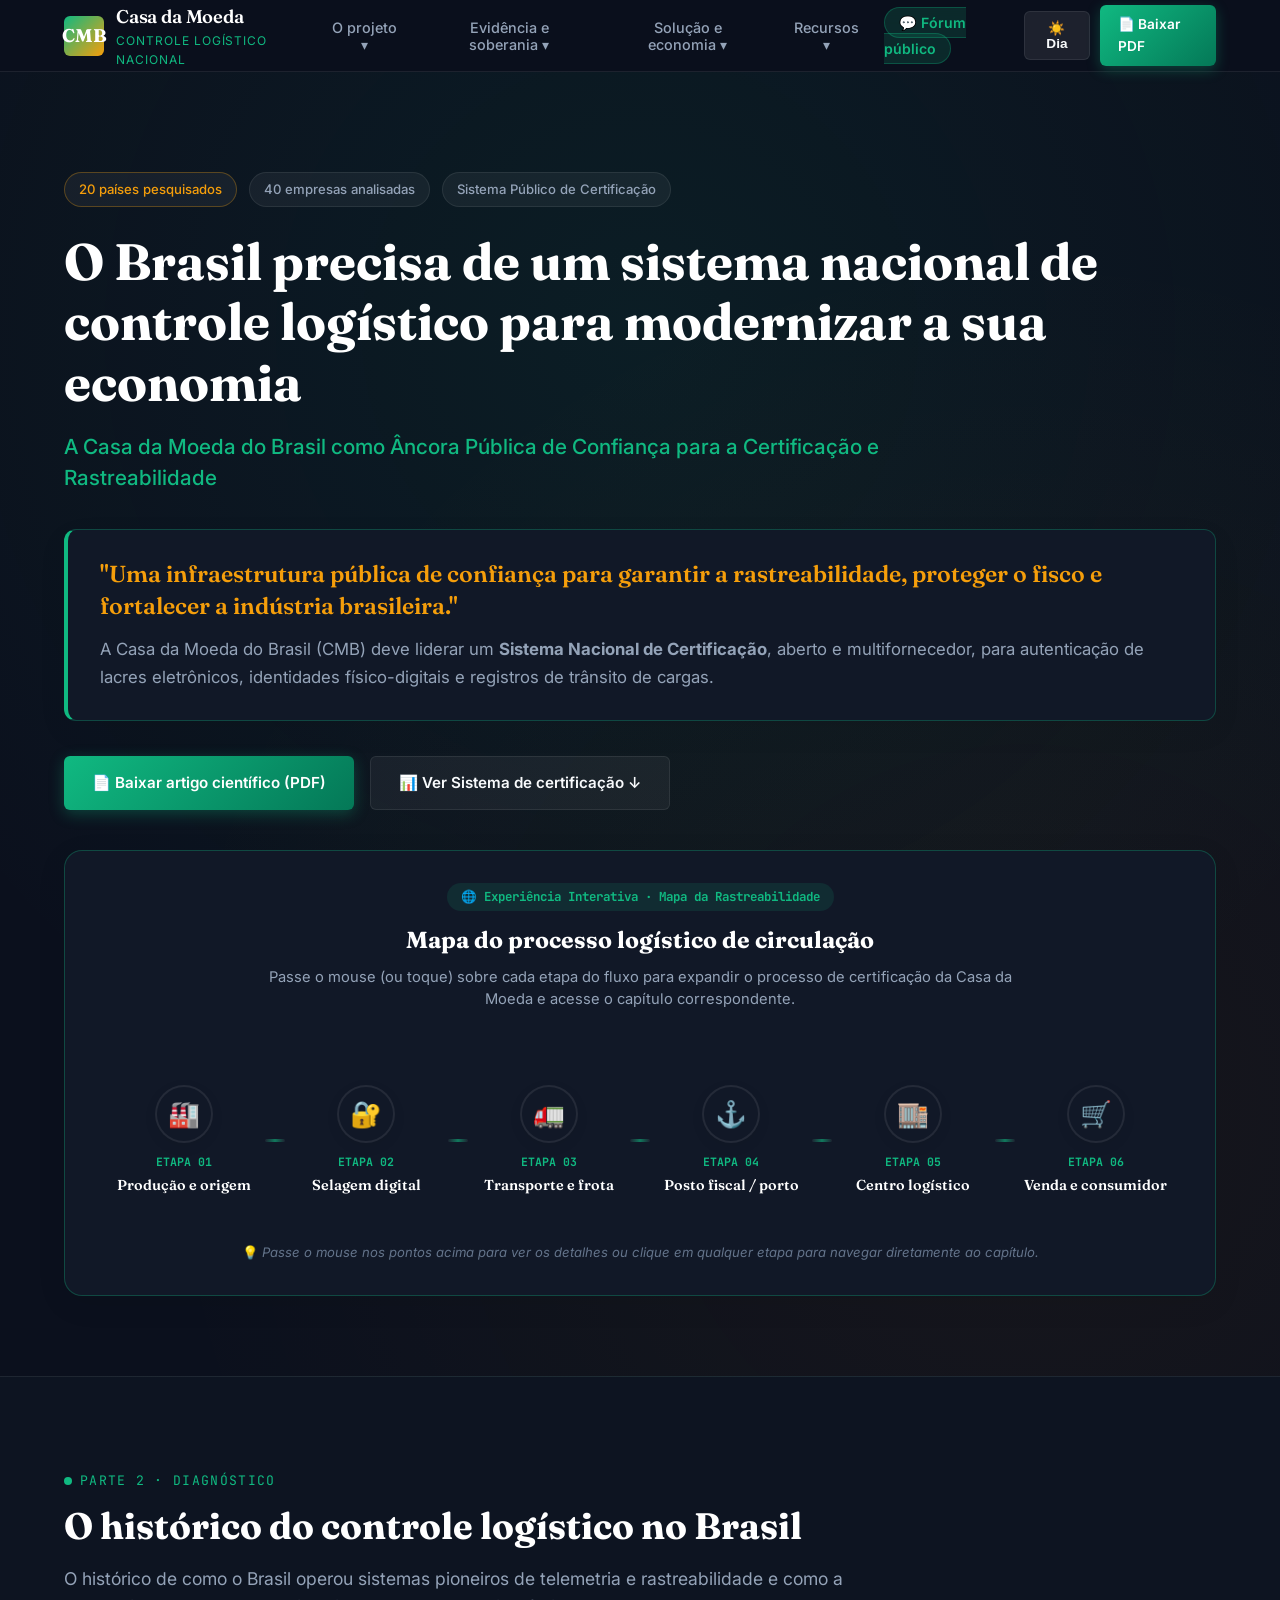
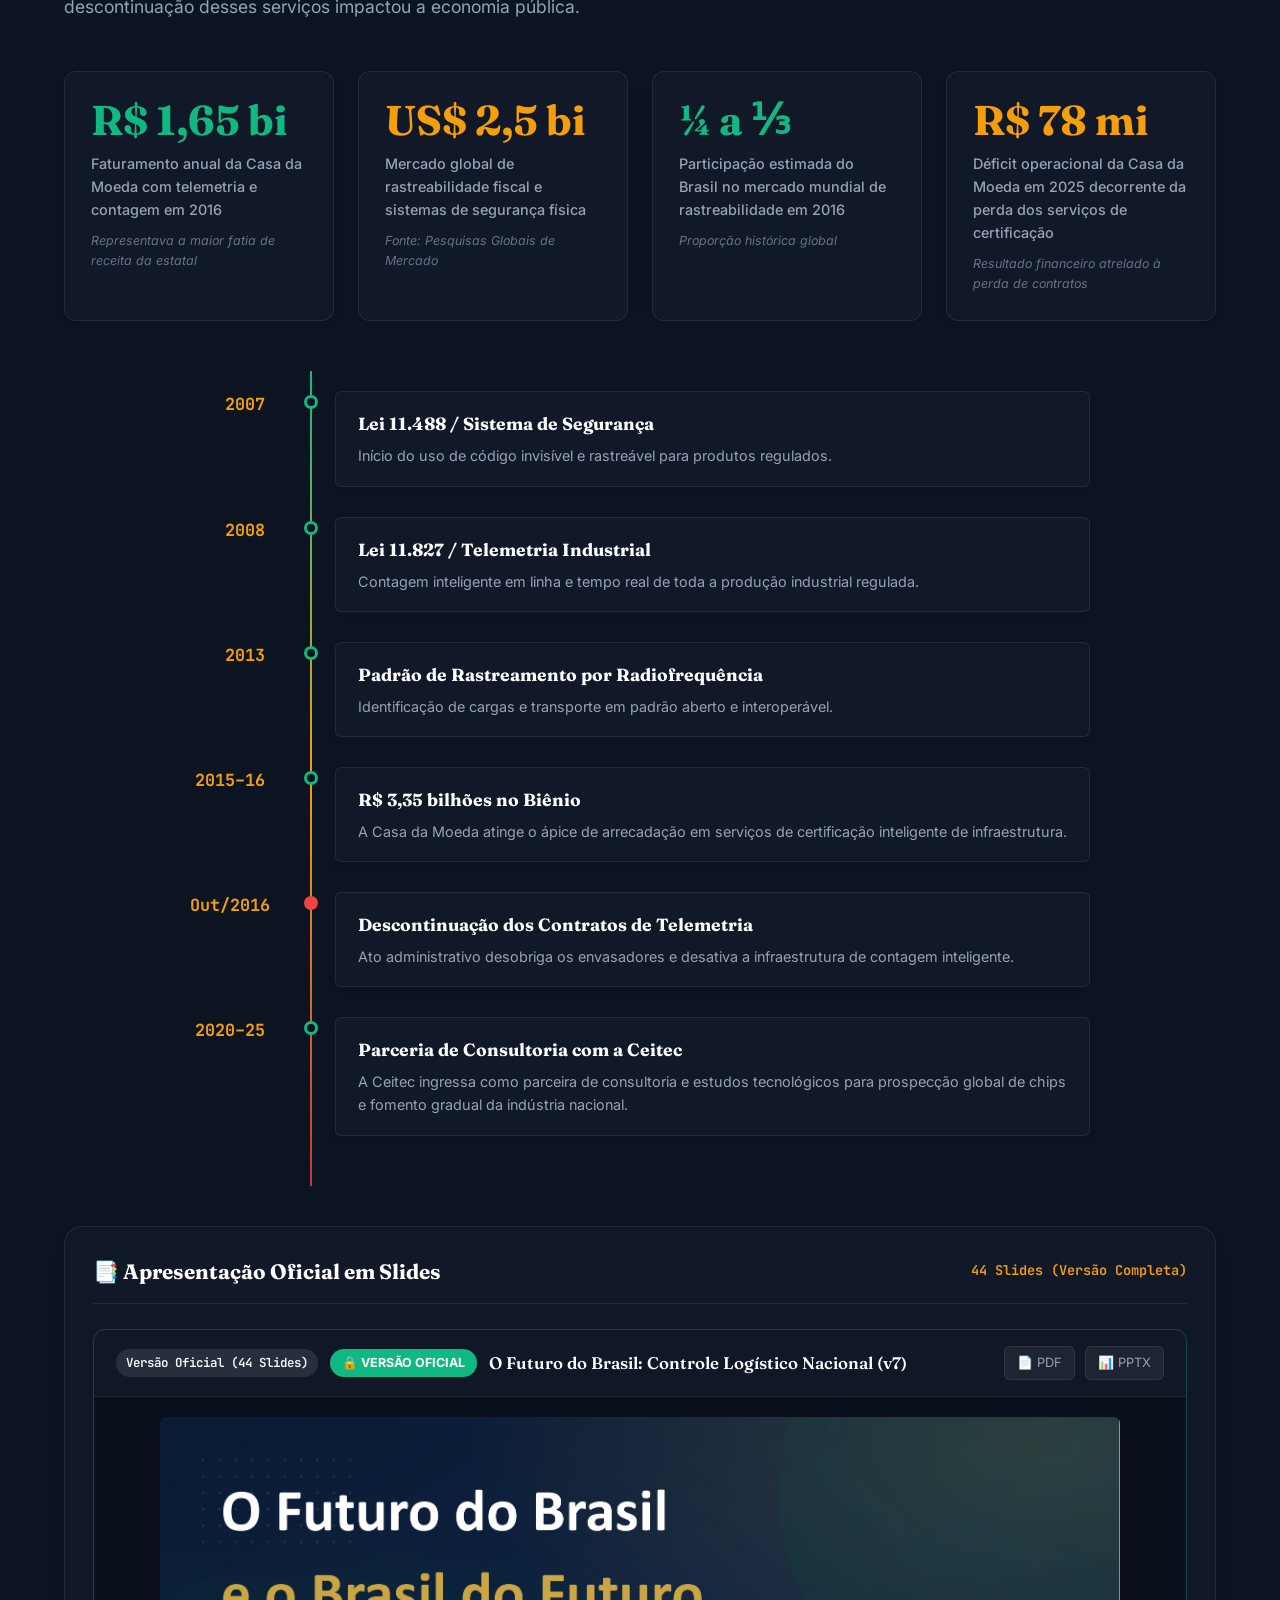
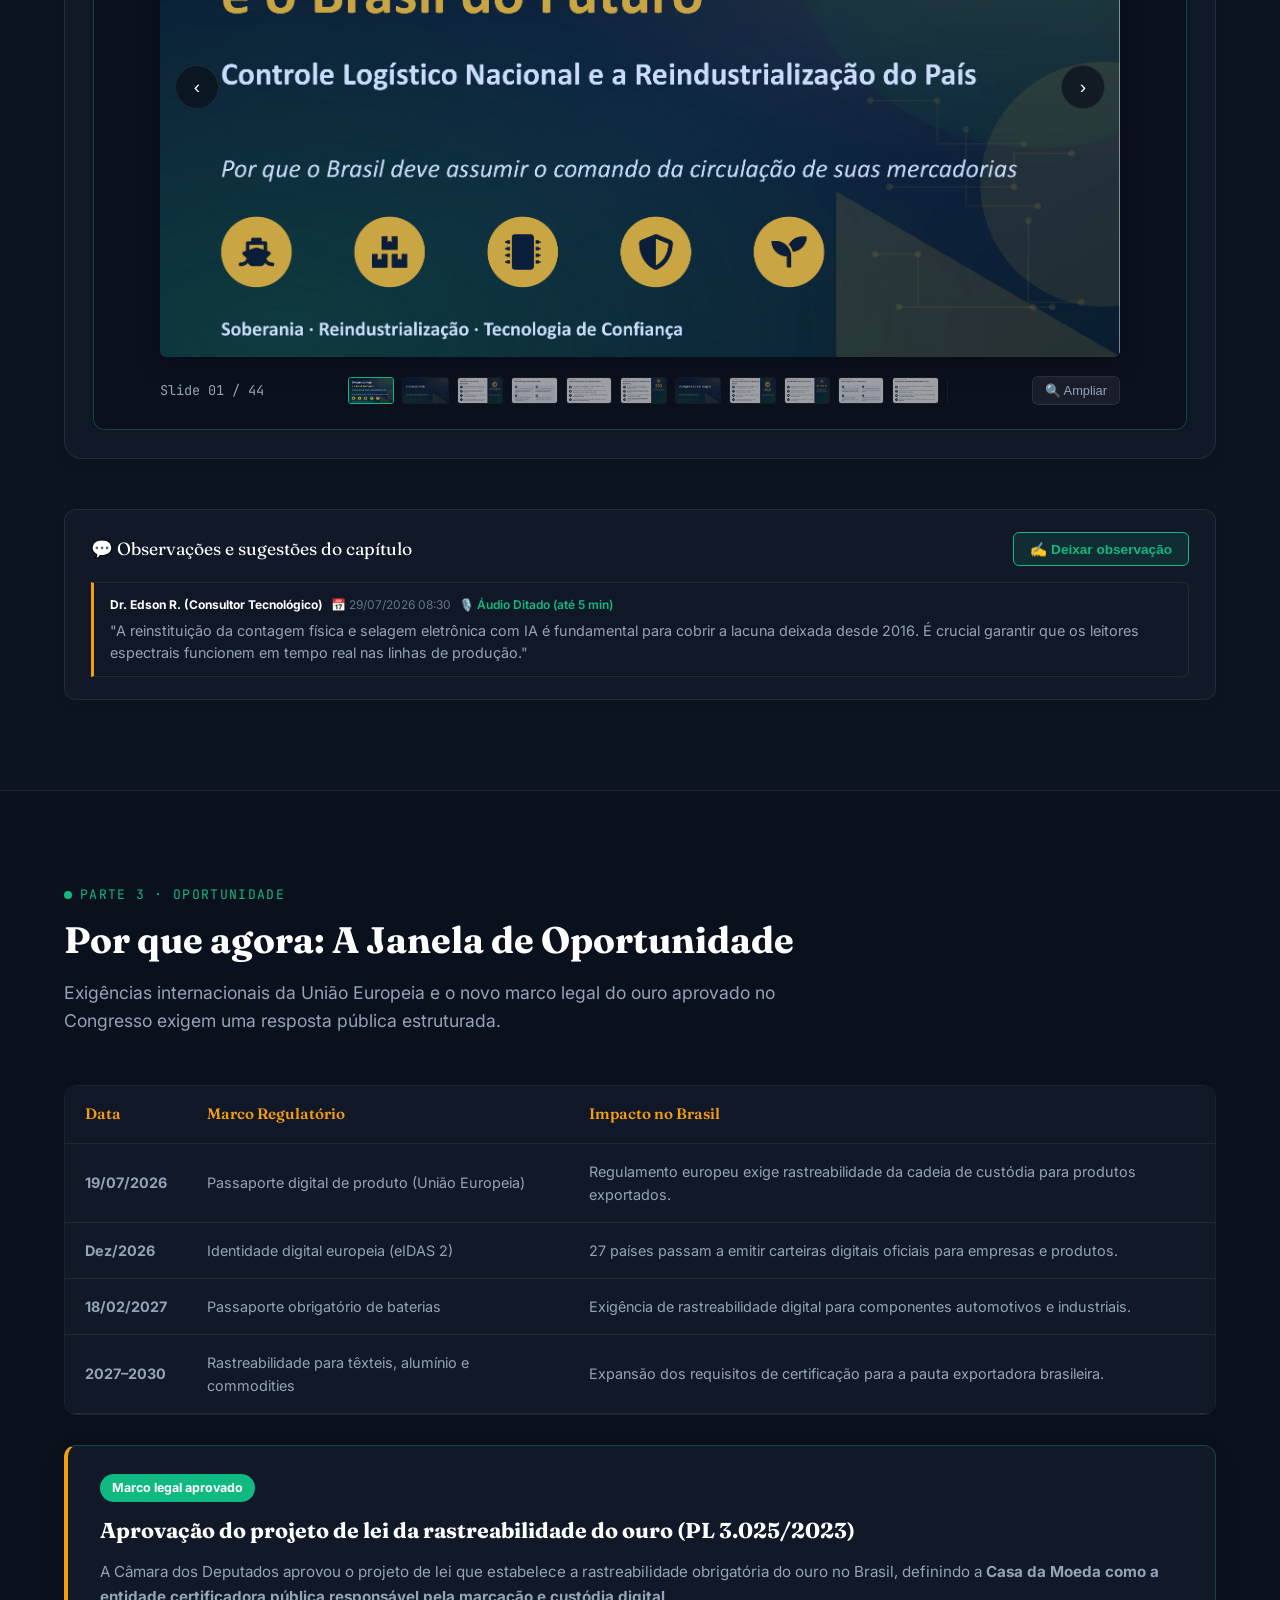
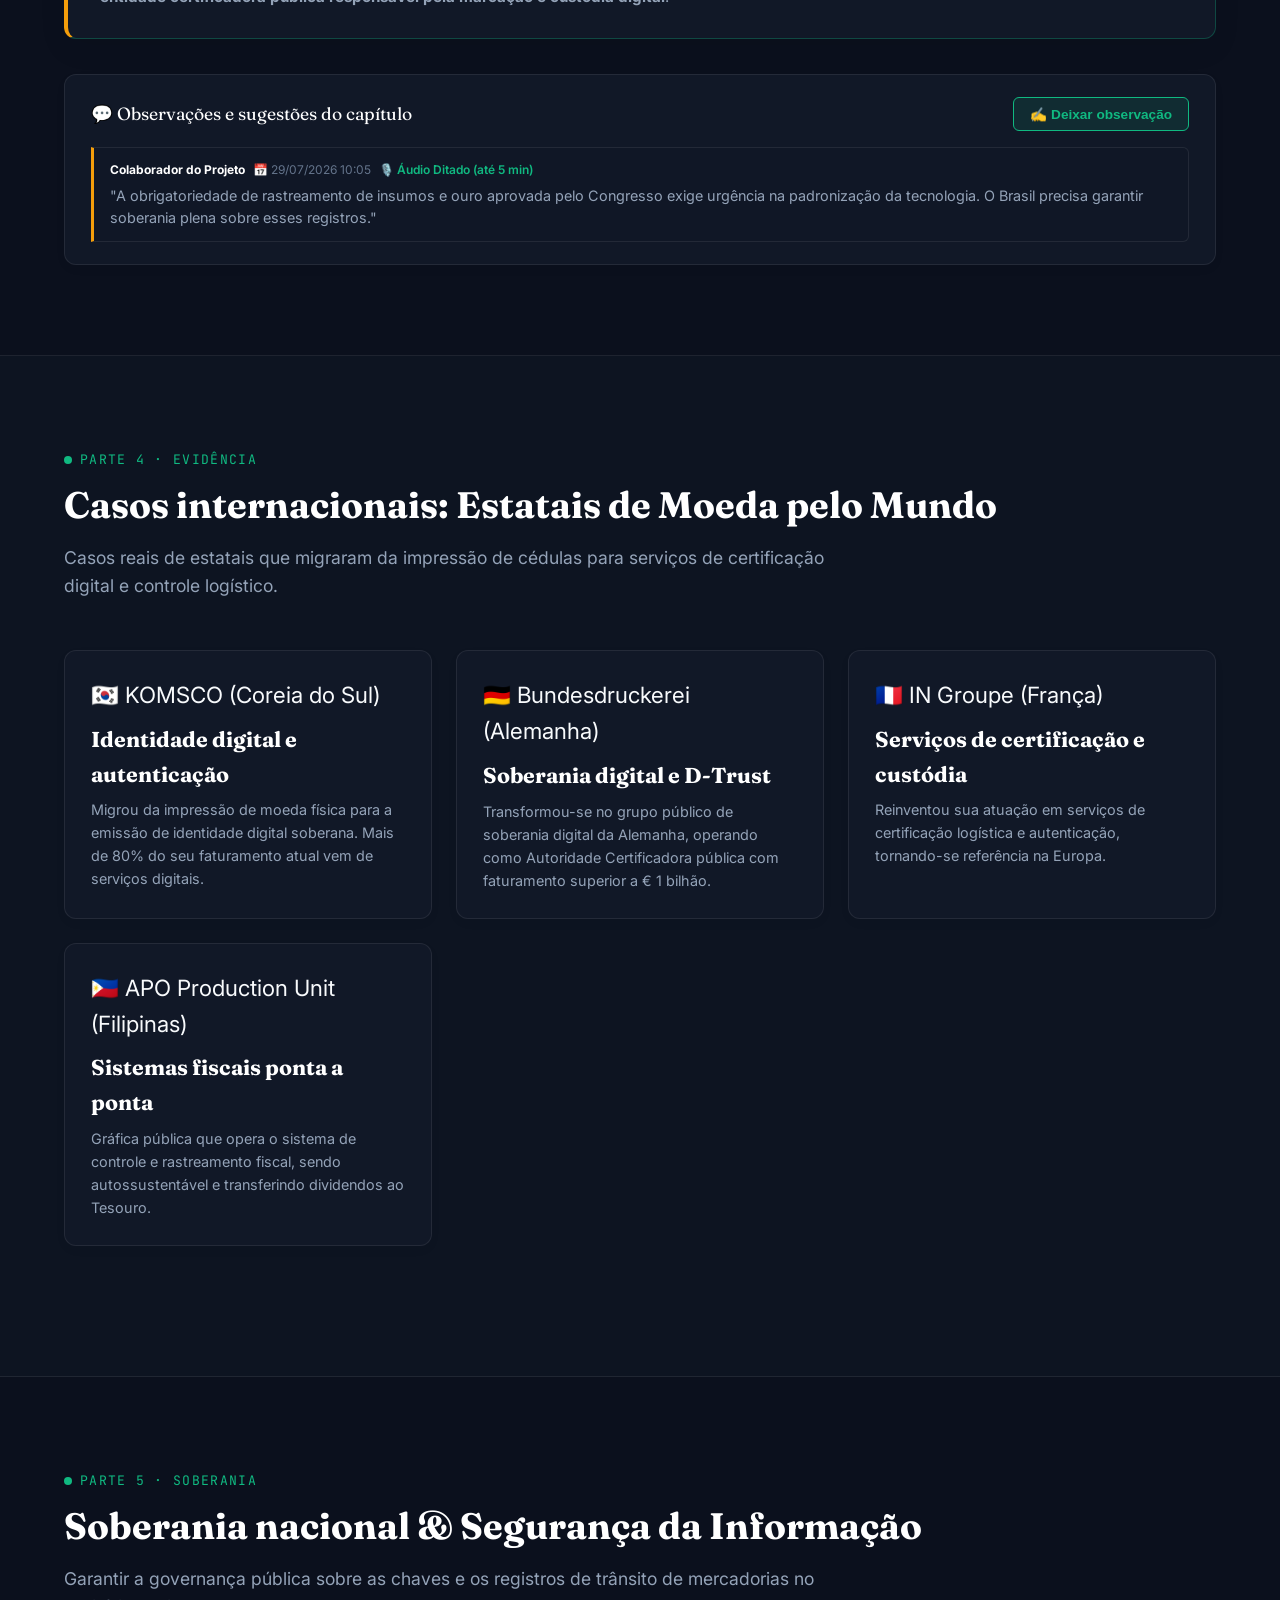
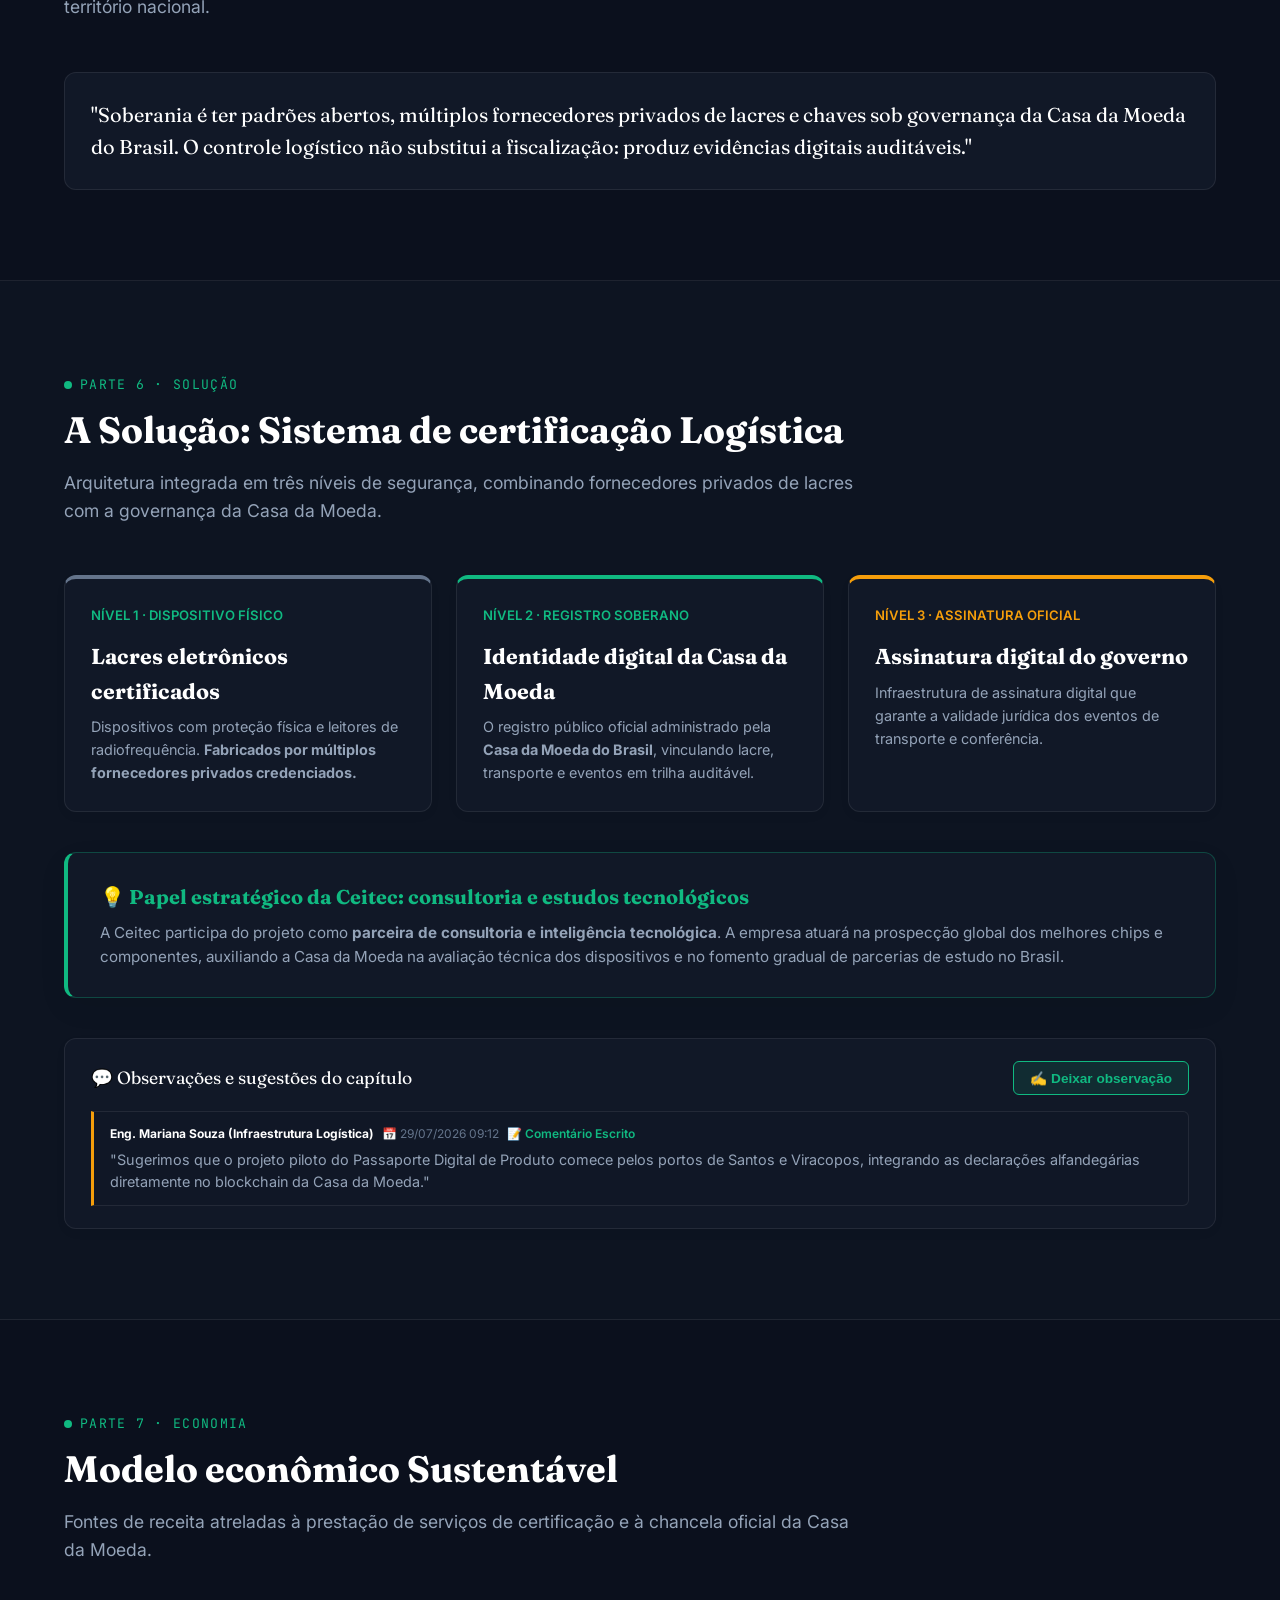
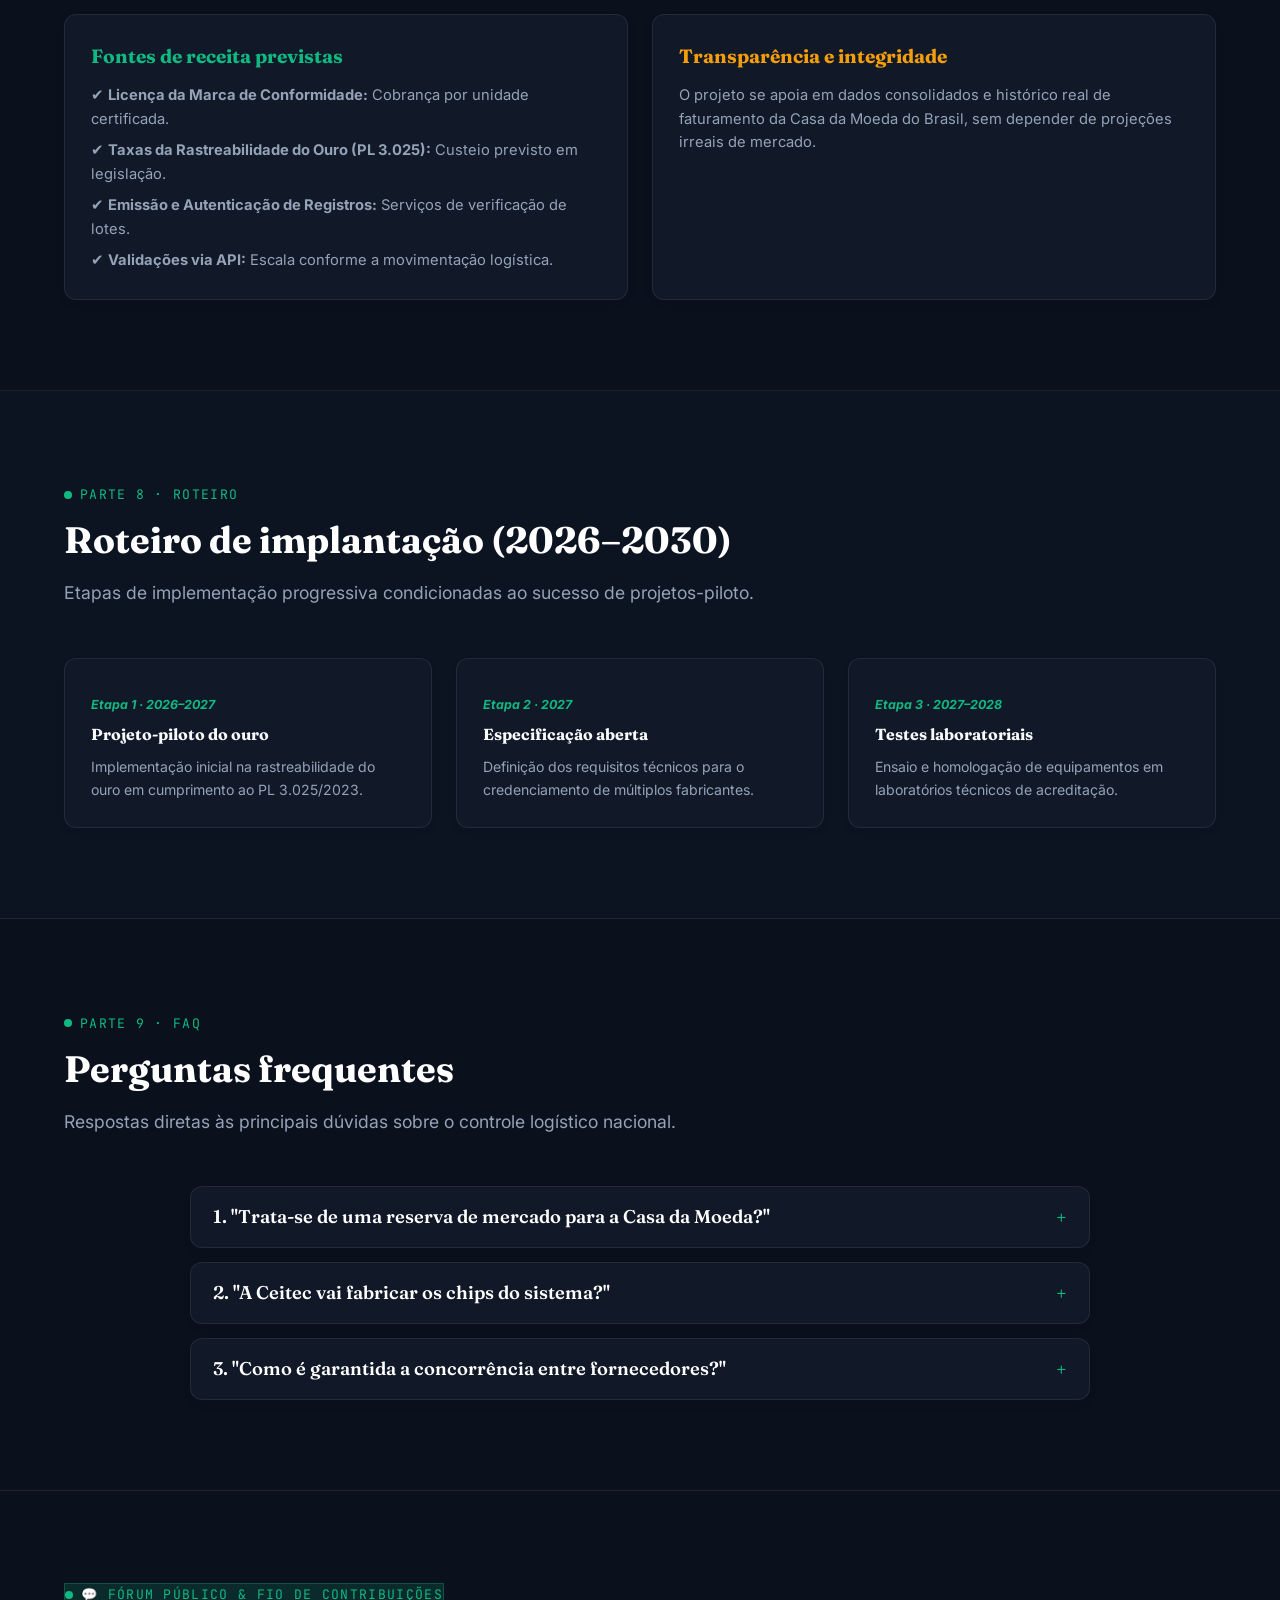
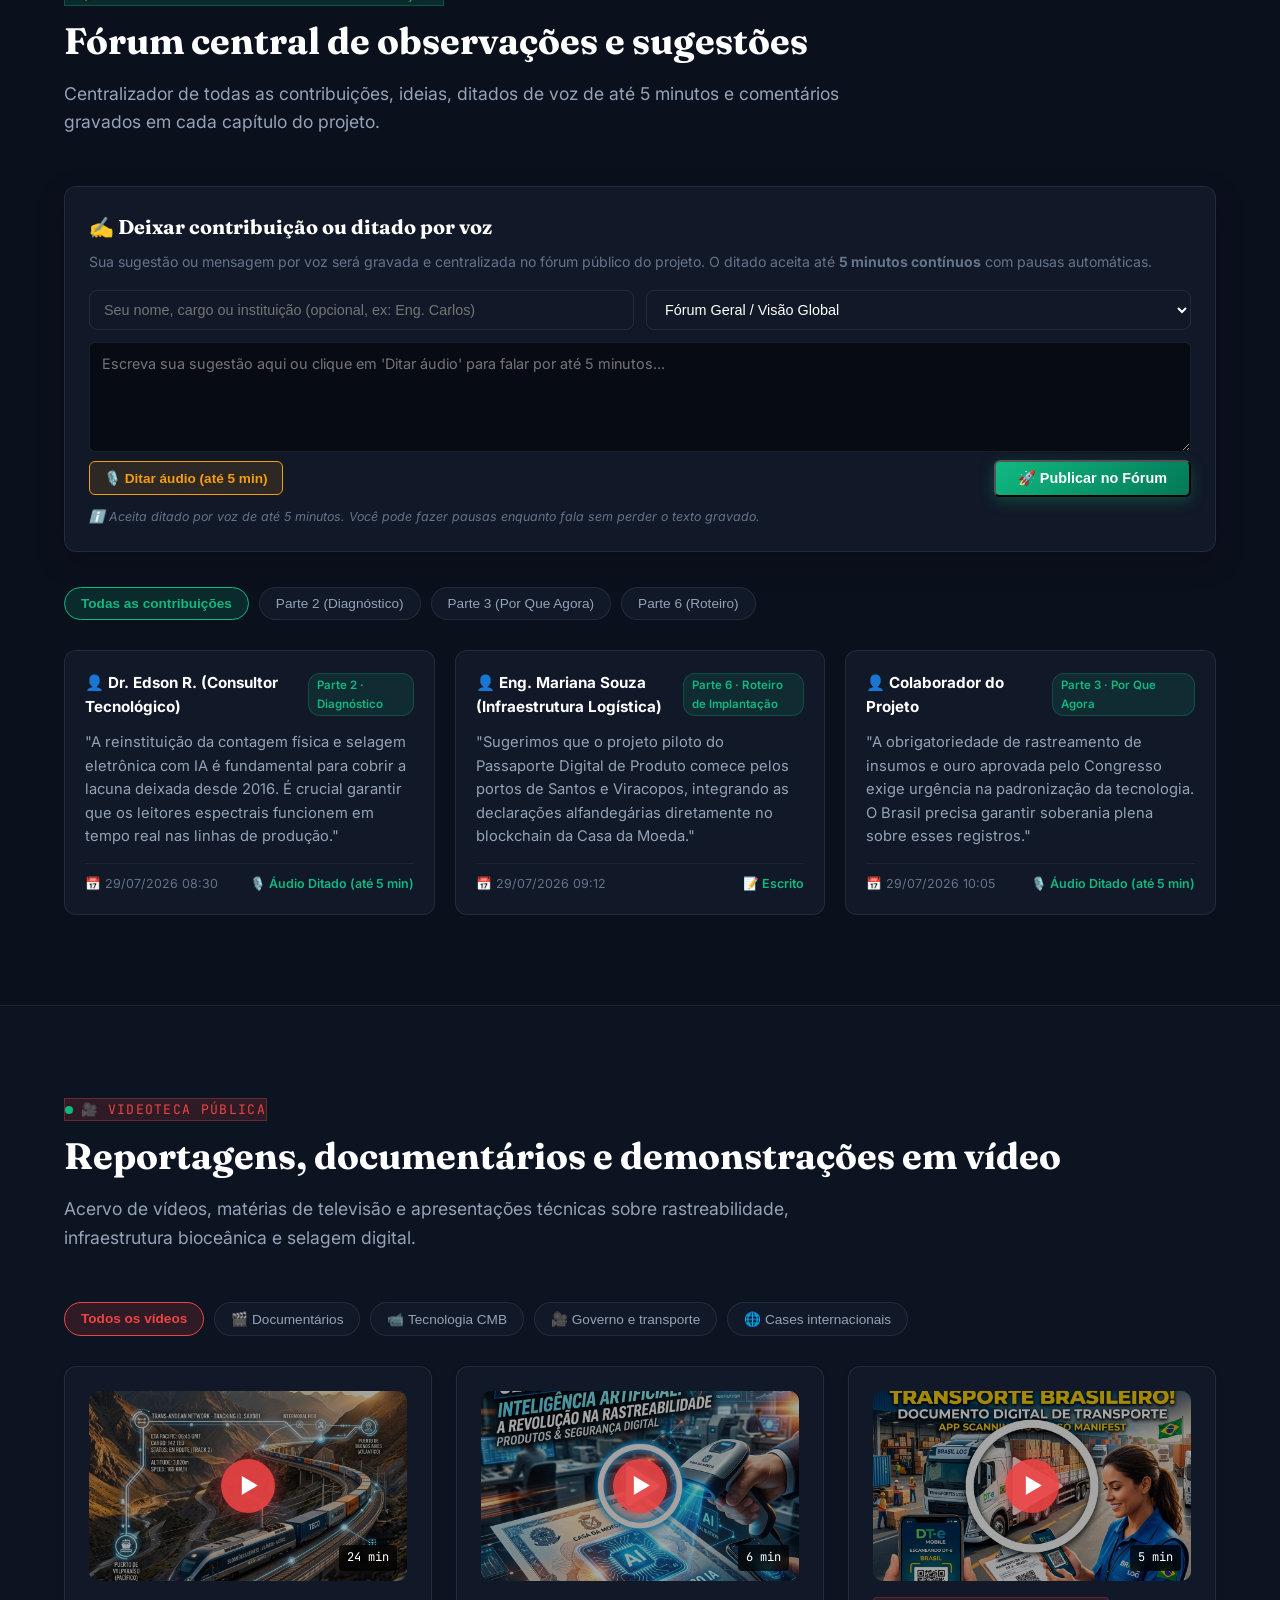
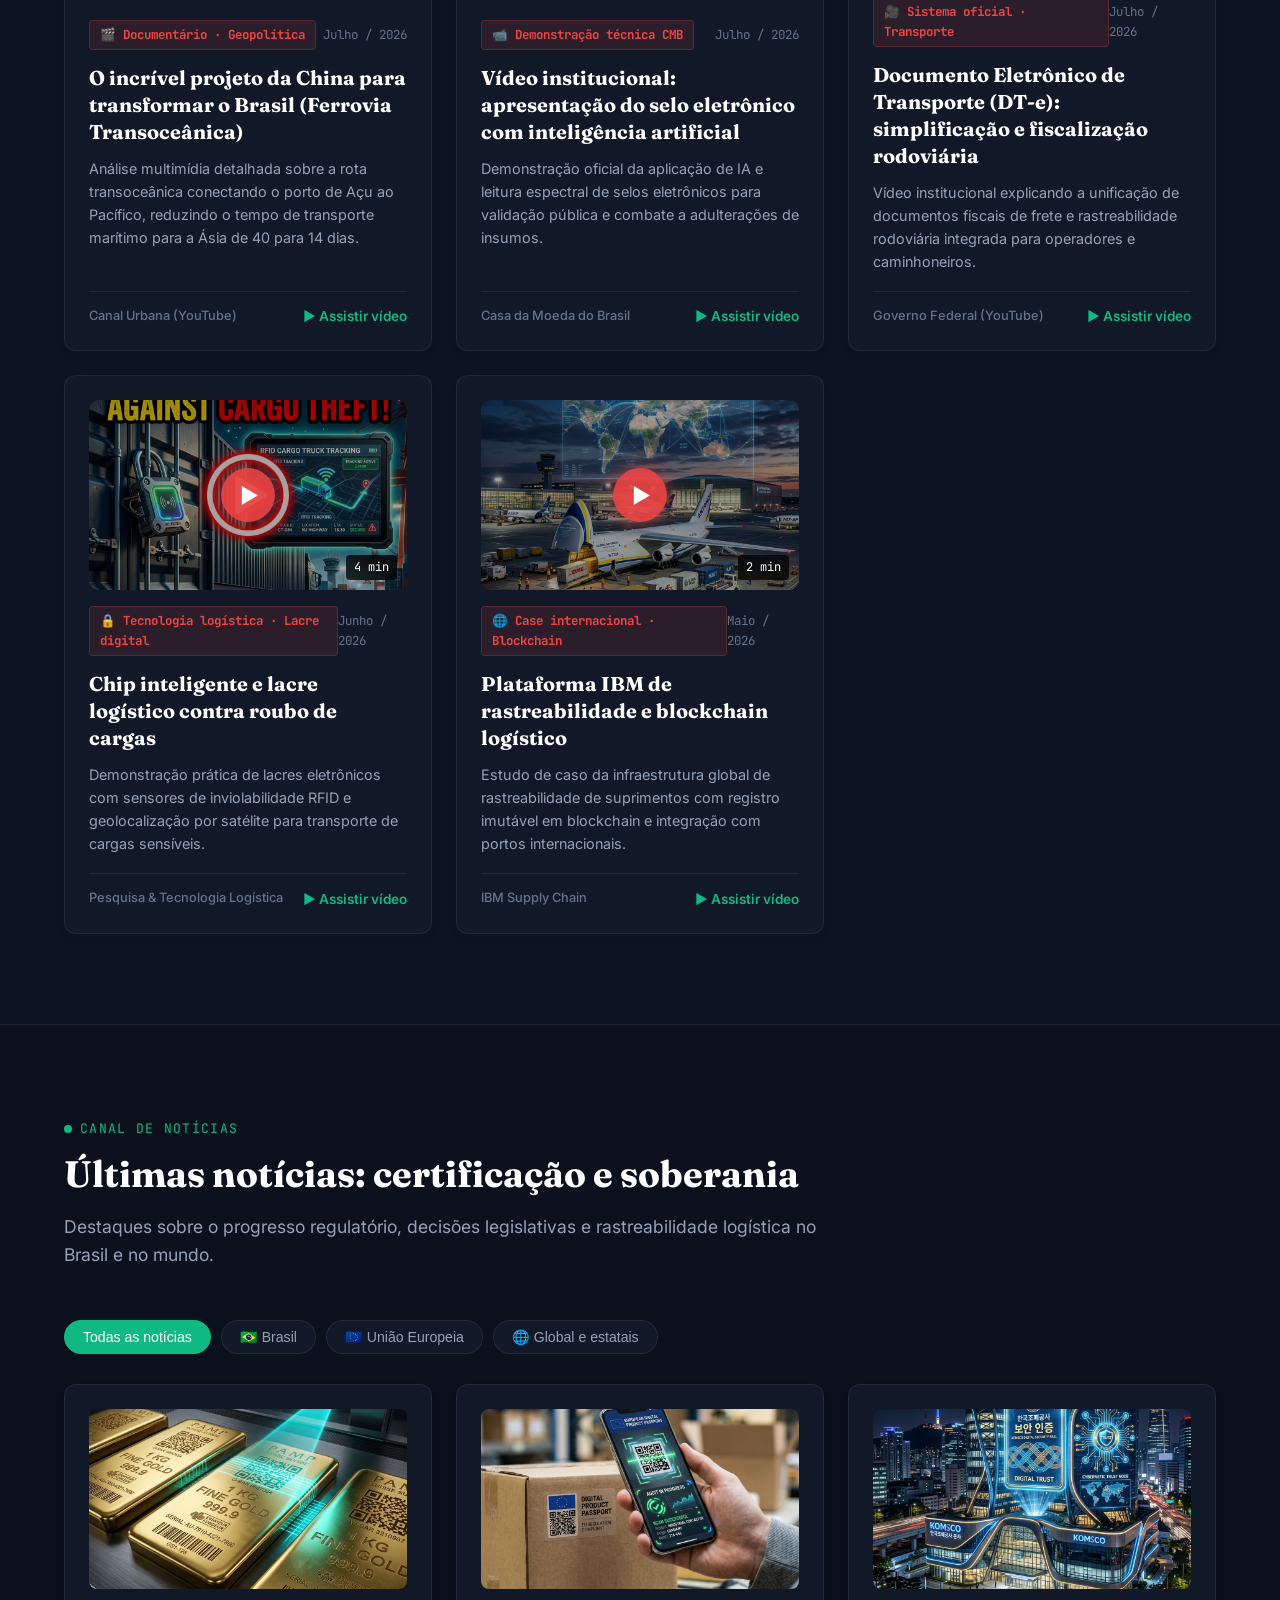
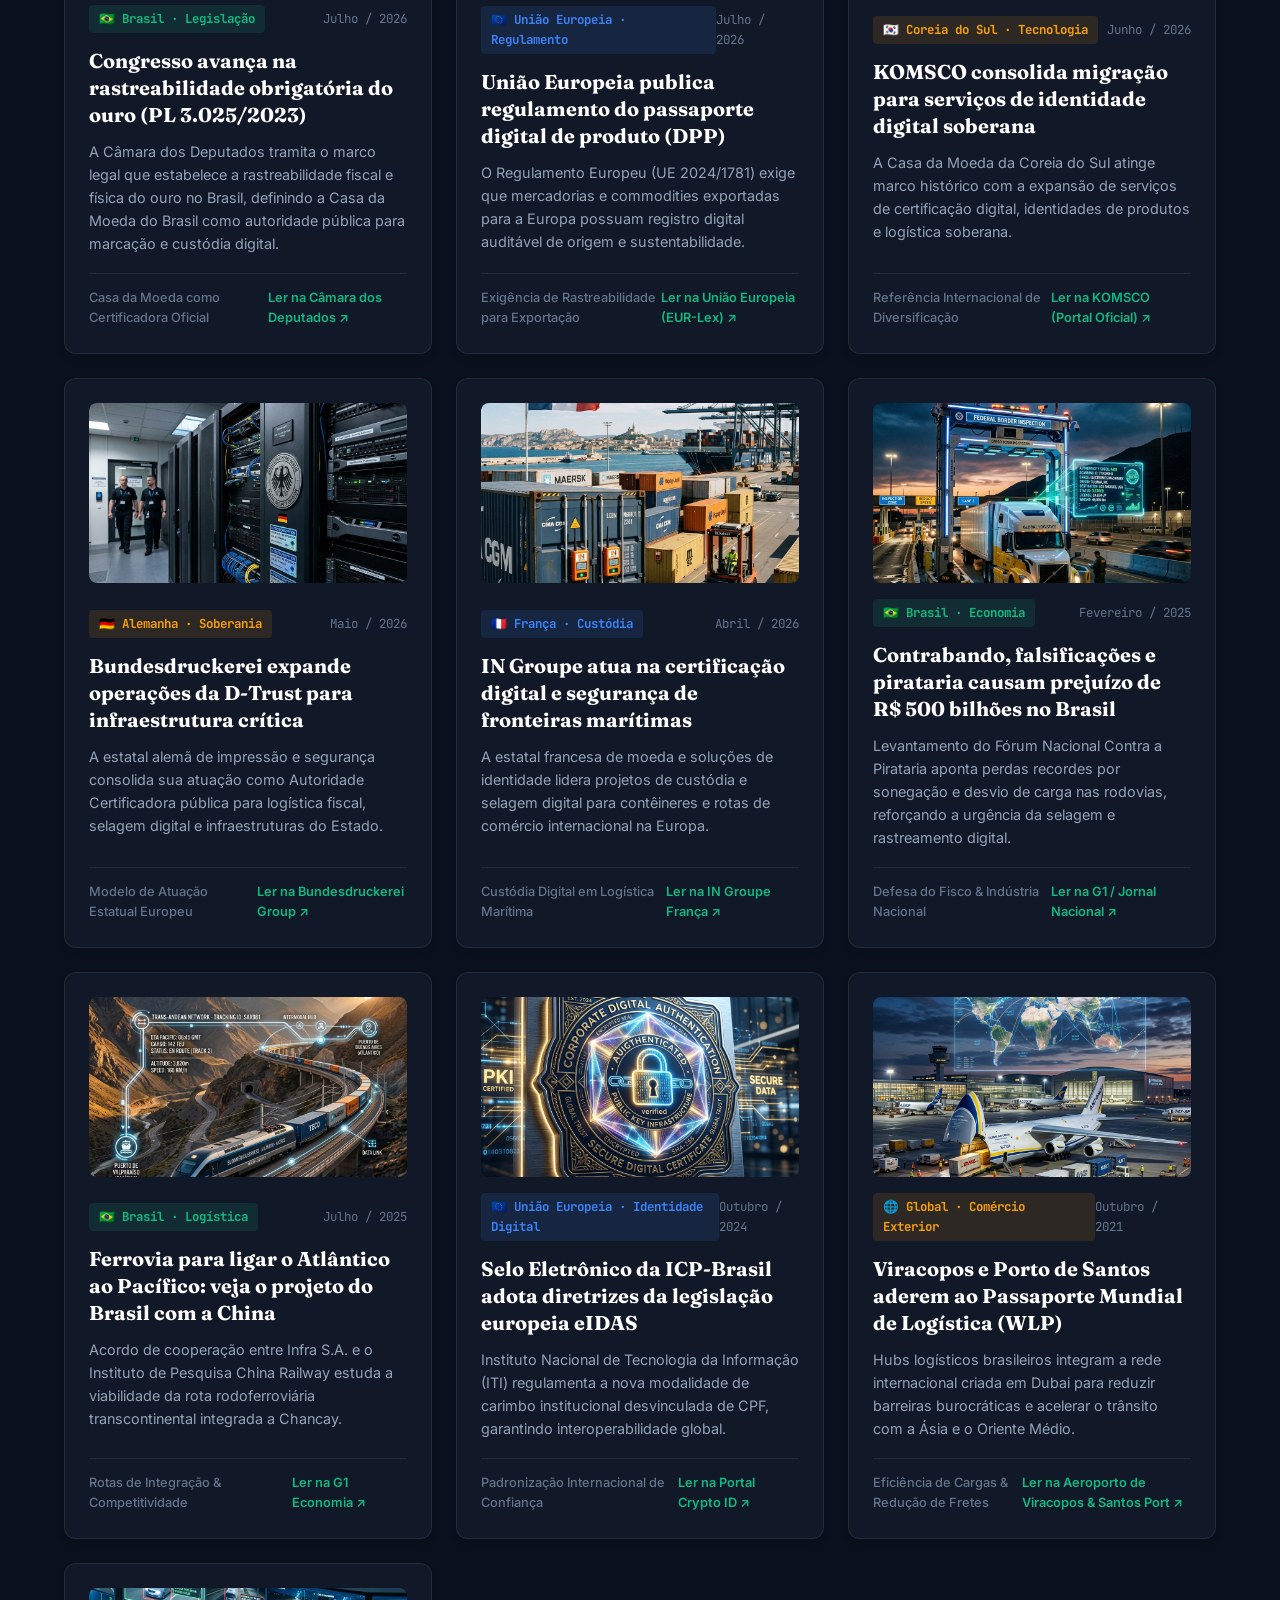
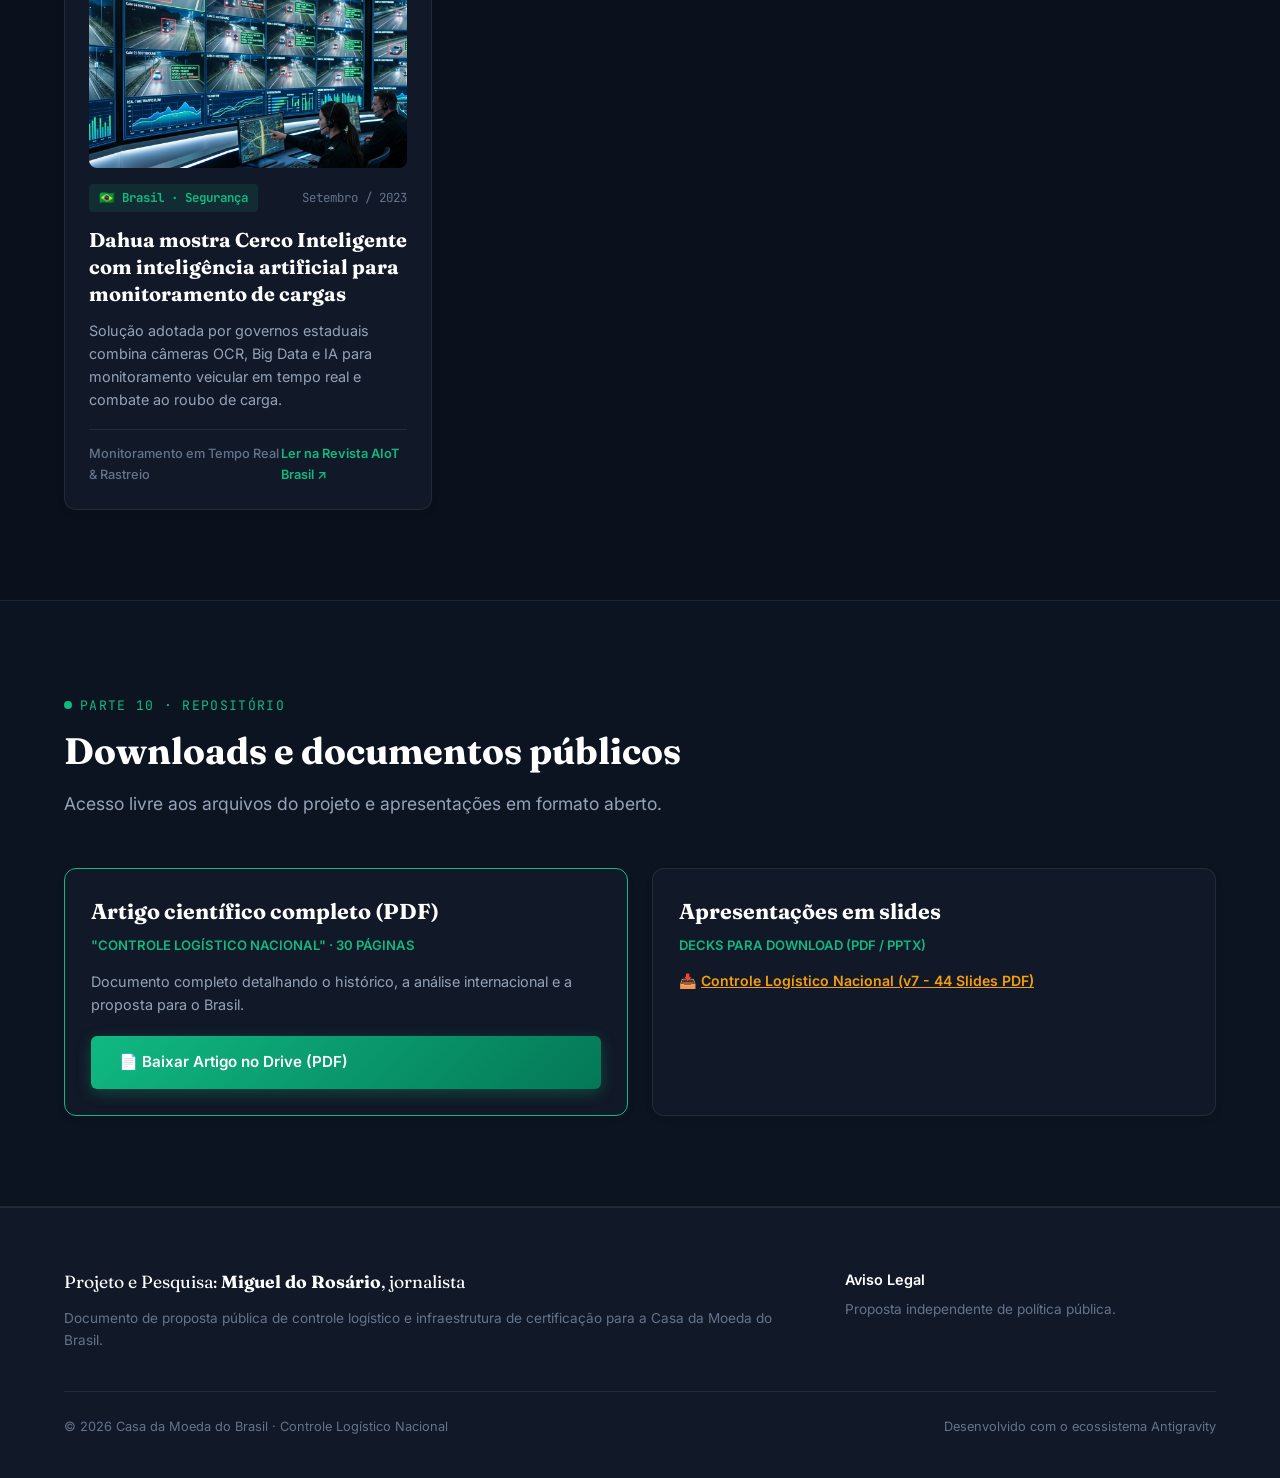
==== commit c16f327f: "feat: implementar forum centralizador de comentarios e ditado por voz continuo de 5 minutos" ====
--- a/index.html
+++ b/index.html
@@ -58,10 +58,15 @@
           <li class="nav-dropdown">
             <button class="dropdown-toggle">Recursos ▾</button>
             <div class="dropdown-menu">
+              <a href="#forum">💬 Fórum de observações</a>
+              <a href="#videoteca">🎥 Videoteca pública</a>
               <a href="#noticias">Canal de notícias</a>
               <a href="#faq">Perguntas frequentes</a>
               <a href="#downloads">Downloads e fontes</a>
             </div>
+          </li>
+          <li>
+            <a href="#forum" class="nav-forum-btn" style="background: rgba(16, 185, 129, 0.15); color: #10B981; border: 1px solid rgba(16, 185, 129, 0.3); padding: 6px 14px; border-radius: 20px; text-decoration: none; font-size: 0.88rem; font-weight: 600; transition: all 0.2s ease;">💬 Fórum público</a>
           </li>
         </ul>
       </nav>
@@ -332,11 +337,16 @@
             <button class="btn-add-obs" onclick="toggleObsInput('parte_2')">✍️ Deixar observação</button>
           </div>
           <div class="obs-input-area" id="obs-input-parte_2">
-            <textarea class="obs-textarea" id="obs-text-parte_2" placeholder="Digita aqui a sua sugestão ou observação para este capítulo..."></textarea>
+            <input type="text" id="obs-author-parte_2" class="obs-author-input" placeholder="Seu nome, cargo ou instituição (opcional, ex: Eng. Carlos)" />
+            <textarea class="obs-textarea" id="obs-text-parte_2" placeholder="Digite ou dite sua sugestão para este capítulo (suporta áudio contínuo de até 5 minutos com pausas)..."></textarea>
             <div class="obs-actions-row">
-              <button class="btn-mic" id="btn-mic-parte_2" onclick="toggleAudioRecording('parte_2')">🎙️ Ditar áudio</button>
-              <button class="btn-primary" style="padding: 6px 16px; font-size: 0.85rem;" onclick="saveObservation('parte_2')">Salvar observação</button>
-            </div>
+              <div style="display: flex; align-items: center; gap: 10px; flex-wrap: wrap;">
+                <button class="btn-mic" id="btn-mic-parte_2" onclick="toggleAudioRecording('parte_2')">🎙️ Ditar áudio (até 5 min)</button>
+                <span id="timer-tag-parte_2" class="timer-badge" style="display: none;">🔴 Ditando: 00:00 / 05:00</span>
+              </div>
+              <button class="btn-primary" style="padding: 6px 18px; font-size: 0.85rem;" onclick="saveObservation('parte_2')">Salvar e enviar ao Fórum</button>
+            </div>
+            <div class="dictation-notice">ℹ️ Aceita ditado contínuo por voz de até 5 minutos. Pausas curtas são mantidas sem apagar o texto.</div>
           </div>
           <div class="obs-list" id="obs-list-parte_2"></div>
         </div>
@@ -668,6 +678,86 @@
     </section>
 
     <!-- ===================================================================
+         PARTE 9.35 · FÓRUM PÚBLICO & CENTRAL DE OBSERVAÇÕES
+         =================================================================== -->
+    <section id="forum" class="section">
+      <div class="container">
+        <div class="section-header">
+          <span class="section-tag" style="background: rgba(16, 185, 129, 0.15); color: #10B981; border: 1px solid rgba(16, 185, 129, 0.3);">
+            💬 Fórum público & Fio de contribuições
+          </span>
+          <h2 class="section-title">Fórum central de observações e sugestões</h2>
+          <p class="section-subtitle">Centralizador de todas as contribuições, ideias, ditados de voz de até 5 minutos e comentários gravados em cada capítulo do projeto.</p>
+        </div>
+
+        <!-- Card de Envio para o Fórum Central -->
+        <div class="forum-post-card">
+          <h3 class="forum-post-title">✍️ Deixar contribuição ou ditado por voz</h3>
+          <p style="font-size: 0.88rem; color: var(--text-subtle); margin-bottom: 16px;">
+            Sua sugestão ou mensagem por voz será gravada e centralizada no fórum público do projeto. O ditado aceita até <strong>5 minutos contínuos</strong> com pausas automáticas.
+          </p>
+          <div class="forum-form-grid">
+            <input type="text" id="obs-author-forum_geral" class="obs-author-input" placeholder="Seu nome, cargo ou instituição (opcional, ex: Eng. Carlos)" />
+            <select id="obs-chapter-forum_geral" class="obs-chapter-select">
+              <option value="parte_2">Parte 2 · Diagnóstico e Histórico</option>
+              <option value="parte_3">Parte 3 · Por Que Agora</option>
+              <option value="parte_6">Parte 6 · Roteiro de Implantação</option>
+              <option value="forum_geral" selected>Fórum Geral / Visão Global</option>
+            </select>
+          </div>
+          <textarea id="obs-text-forum_geral" class="obs-textarea" style="height: 110px;" placeholder="Escreva sua sugestão aqui ou clique em 'Ditar áudio' para falar por até 5 minutos..."></textarea>
+          
+          <div class="obs-actions-row">
+            <div style="display: flex; align-items: center; gap: 10px; flex-wrap: wrap;">
+              <button class="btn-mic" id="btn-mic-forum_geral" onclick="toggleAudioRecording('forum_geral')">🎙️ Ditar áudio (até 5 min)</button>
+              <span id="timer-tag-forum_geral" class="timer-badge" style="display: none;">🔴 Ditando: 00:00 / 05:00</span>
+            </div>
+            <button class="btn-primary" style="padding: 8px 22px; font-size: 0.9rem;" onclick="saveObservation('forum_geral')">🚀 Publicar no Fórum</button>
+          </div>
+          <div class="dictation-notice">ℹ️ Aceita ditado por voz de até 5 minutos. Você pode fazer pausas enquanto fala sem perder o texto gravado.</div>
+        </div>
+
+        <!-- Filtros do Fórum -->
+        <div class="news-filter-tabs" style="margin-top: 35px; justify-content: flex-start;">
+          <button class="forum-tab-btn active" data-fcat="all" onclick="filterForumComments('all')">Todas as contribuições</button>
+          <button class="forum-tab-btn" data-fcat="parte_2" onclick="filterForumComments('parte_2')">Parte 2 (Diagnóstico)</button>
+          <button class="forum-tab-btn" data-fcat="parte_3" onclick="filterForumComments('parte_3')">Parte 3 (Por Que Agora)</button>
+          <button class="forum-tab-btn" data-fcat="parte_6" onclick="filterForumComments('parte_6')">Parte 6 (Roteiro)</button>
+        </div>
+
+        <!-- Feed de Comentários Centralizado -->
+        <div id="forum-comments-feed" class="forum-feed-grid"></div>
+      </div>
+    </section>
+
+    <!-- ===================================================================
+         PARTE 9.4 · VIDEOTECA & REPORTAGENS MULTIMÍDIA
+         =================================================================== -->
+    <section id="videoteca" class="section section-alt">
+      <div class="container">
+        <div class="section-header">
+          <span class="section-tag" style="background: rgba(239, 68, 68, 0.15); color: #EF4444; border: 1px solid rgba(239, 68, 68, 0.3);">
+            🎥 Videoteca pública
+          </span>
+          <h2 class="section-title">Reportagens, documentários e demonstrações em vídeo</h2>
+          <p class="section-subtitle">Acervo de vídeos, matérias de televisão e apresentações técnicas sobre rastreabilidade, infraestrutura bioceânica e selagem digital.</p>
+        </div>
+
+        <!-- Video Filter Tabs -->
+        <div class="news-filter-tabs">
+          <button class="video-tab-btn active" data-vcat="all" onclick="filterVideos('all')">Todos os vídeos</button>
+          <button class="video-tab-btn" data-vcat="documentario" onclick="filterVideos('documentario')">🎬 Documentários</button>
+          <button class="video-tab-btn" data-vcat="tecnico" onclick="filterVideos('tecnico')">📹 Tecnologia CMB</button>
+          <button class="video-tab-btn" data-vcat="oficial" onclick="filterVideos('oficial')">🎥 Governo e transporte</button>
+          <button class="video-tab-btn" data-vcat="internacional" onclick="filterVideos('internacional')">🌐 Cases internacionais</button>
+        </div>
+
+        <!-- Video Cards Grid -->
+        <div id="video-grid-container" class="news-grid"></div>
+      </div>
+    </section>
+
+    <!-- ===================================================================
          PARTE 9.5 · CANAL DE NOTÍCIAS & ATUALIZAÇÕES
          =================================================================== -->
     <section id="noticias" class="section">
@@ -760,6 +850,18 @@
     <img id="modal-img" src="" alt="Slide Zoom" class="modal-content-img">
   </div>
 
+  <!-- Modal Video Player -->
+  <div id="video-modal" class="modal-overlay">
+    <div class="video-modal-container">
+      <button class="modal-close-btn" onclick="closeVideoModal()">&times;</button>
+      <div id="video-player-box" class="video-player-box"></div>
+      <div class="video-modal-info">
+        <h3 id="video-modal-title" style="font-family: var(--font-serif); font-size: 1.2rem; color: var(--text-title); margin-bottom: 8px;"></h3>
+        <p id="video-modal-desc" style="font-size: 0.9rem; color: var(--text-muted); line-height: 1.5;"></p>
+      </div>
+    </div>
+  </div>
+
   <!-- Scripts -->
   <script src="app.js"></script>
 </body>
--- a/styles.css
+++ b/styles.css
@@ -1324,6 +1324,147 @@
   font-family: var(--font-mono);
 }
 
+.news-card-img-wrapper {
+  width: 100%;
+  height: 180px;
+  border-radius: 8px;
+  overflow: hidden;
+  margin-bottom: 16px;
+  background: rgba(0, 0, 0, 0.2);
+}
+
+.news-card-img {
+  width: 100%;
+  height: 100%;
+  object-fit: cover;
+  transition: transform 0.4s ease;
+}
+
+.news-card:hover .news-card-img {
+  transform: scale(1.05);
+}
+
+/* --------------------------------------------------------------------------
+   Videoteca & Modal Player Styles
+   -------------------------------------------------------------------------- */
+.video-tab-btn {
+  background: var(--bg-card);
+  border: 1px solid var(--border-color);
+  color: var(--text-muted);
+  padding: 8px 16px;
+  border-radius: 20px;
+  font-size: 0.85rem;
+  cursor: pointer;
+  transition: all 0.2s ease;
+}
+
+.video-tab-btn:hover {
+  border-color: #EF4444;
+  color: var(--text-title);
+}
+
+.video-tab-btn.active {
+  background: rgba(239, 68, 68, 0.15);
+  border-color: #EF4444;
+  color: #EF4444;
+  font-weight: 600;
+}
+
+.badge-video {
+  background: rgba(239, 68, 68, 0.12);
+  color: #EF4444;
+  border: 1px solid rgba(239, 68, 68, 0.25);
+}
+
+.video-thumb-wrapper {
+  position: relative;
+  width: 100%;
+  height: 190px;
+  border-radius: 10px;
+  overflow: hidden;
+  margin-bottom: 16px;
+  cursor: pointer;
+  background: #000;
+}
+
+.video-thumb-wrapper .play-overlay {
+  position: absolute;
+  top: 0;
+  left: 0;
+  right: 0;
+  bottom: 0;
+  background: rgba(0, 0, 0, 0.35);
+  display: flex;
+  align-items: center;
+  justify-content: center;
+  transition: background 0.3s ease;
+}
+
+.video-thumb-wrapper:hover .play-overlay {
+  background: rgba(0, 0, 0, 0.15);
+}
+
+.play-icon-btn {
+  width: 54px;
+  height: 54px;
+  border-radius: 50%;
+  background: rgba(239, 68, 68, 0.9);
+  color: #fff;
+  display: flex;
+  align-items: center;
+  justify-content: center;
+  font-size: 1.3rem;
+  padding-left: 3px;
+  box-shadow: 0 0 20px rgba(239, 68, 68, 0.6);
+  transition: transform 0.3s cubic-bezier(0.175, 0.885, 0.32, 1.275);
+}
+
+.video-thumb-wrapper:hover .play-icon-btn {
+  transform: scale(1.15);
+  background: #EF4444;
+}
+
+.video-duration-tag {
+  position: absolute;
+  bottom: 10px;
+  right: 10px;
+  background: rgba(0, 0, 0, 0.75);
+  color: #fff;
+  font-size: 0.75rem;
+  padding: 3px 8px;
+  border-radius: 4px;
+  font-family: var(--font-mono);
+  backdrop-filter: blur(4px);
+}
+
+.video-modal-container {
+  position: relative;
+  width: 90%;
+  max-width: 900px;
+  background: var(--bg-card);
+  border: 1px solid var(--border-color);
+  border-radius: 12px;
+  overflow: hidden;
+  box-shadow: 0 20px 50px rgba(0, 0, 0, 0.5);
+  animation: modalFadeIn 0.3s ease forwards;
+}
+
+.video-player-box {
+  width: 100%;
+  height: 480px;
+  background: #000;
+}
+
+@media (max-width: 768px) {
+  .video-player-box {
+    height: 260px;
+  }
+}
+
+.video-modal-info {
+  padding: 20px;
+}
+
 .news-card-title {
   font-family: var(--font-serif);
   font-size: 1.25rem;
@@ -1612,4 +1753,169 @@
   }
 }
 
-
+/* --------------------------------------------------------------------------
+   Fórum Central & Dictation UI Styles
+   -------------------------------------------------------------------------- */
+.nav-forum-btn:hover {
+  background: rgba(16, 185, 129, 0.3) !important;
+  color: #fff !important;
+  box-shadow: 0 0 15px rgba(16, 185, 129, 0.4);
+}
+
+.forum-post-card {
+  background: var(--bg-card);
+  border: 1px solid var(--border-color);
+  border-radius: 12px;
+  padding: 24px;
+  margin-bottom: 24px;
+  box-shadow: 0 10px 30px rgba(0, 0, 0, 0.2);
+}
+
+.forum-post-title {
+  font-family: var(--font-serif);
+  font-size: 1.25rem;
+  color: var(--text-title);
+  margin-bottom: 8px;
+}
+
+.forum-form-grid {
+  display: grid;
+  grid-template-columns: 1fr 1fr;
+  gap: 12px;
+  margin-bottom: 12px;
+}
+
+@media (max-width: 768px) {
+  .forum-form-grid {
+    grid-template-columns: 1fr;
+  }
+}
+
+.obs-author-input, .obs-chapter-select {
+  background: var(--bg-body);
+  border: 1px solid var(--border-color);
+  color: var(--text-title);
+  padding: 10px 14px;
+  border-radius: 8px;
+  font-size: 0.9rem;
+  outline: none;
+  transition: border-color 0.2s ease;
+  width: 100%;
+}
+
+.obs-author-input:focus, .obs-chapter-select:focus {
+  border-color: var(--primary-emerald);
+}
+
+.timer-badge {
+  background: rgba(239, 68, 68, 0.2);
+  color: #EF4444;
+  border: 1px solid rgba(239, 68, 68, 0.4);
+  font-family: var(--font-mono);
+  font-size: 0.8rem;
+  padding: 4px 10px;
+  border-radius: 20px;
+  font-weight: 600;
+  animation: pulseRecording 1.5s infinite;
+}
+
+@keyframes pulseRecording {
+  0% { opacity: 1; }
+  50% { opacity: 0.6; }
+  100% { opacity: 1; }
+}
+
+.dictation-notice {
+  font-size: 0.78rem;
+  color: var(--text-subtle);
+  margin-top: 10px;
+  font-style: italic;
+}
+
+.forum-tab-btn {
+  background: var(--bg-card);
+  border: 1px solid var(--border-color);
+  color: var(--text-muted);
+  padding: 8px 16px;
+  border-radius: 20px;
+  font-size: 0.85rem;
+  cursor: pointer;
+  transition: all 0.2s ease;
+}
+
+.forum-tab-btn:hover {
+  border-color: var(--primary-emerald);
+  color: var(--text-title);
+}
+
+.forum-tab-btn.active {
+  background: rgba(16, 185, 129, 0.15);
+  border-color: var(--primary-emerald);
+  color: var(--primary-emerald);
+  font-weight: 600;
+}
+
+.forum-feed-grid {
+  display: grid;
+  grid-template-columns: repeat(auto-fill, minmax(320px, 1fr));
+  gap: 20px;
+  margin-top: 25px;
+}
+
+.forum-card {
+  background: var(--bg-card);
+  border: 1px solid var(--border-color);
+  border-radius: 12px;
+  padding: 20px;
+  display: flex;
+  flex-direction: column;
+  justify-content: space-between;
+  transition: transform 0.2s ease, border-color 0.2s ease;
+}
+
+.forum-card:hover {
+  transform: translateY(-3px);
+  border-color: rgba(16, 185, 129, 0.4);
+}
+
+.forum-card-header {
+  display: flex;
+  justify-content: space-between;
+  align-items: center;
+  margin-bottom: 12px;
+}
+
+.forum-author-name {
+  font-weight: 700;
+  color: var(--text-title);
+  font-size: 0.95rem;
+}
+
+.forum-badge-chapter {
+  font-size: 0.72rem;
+  background: rgba(16, 185, 129, 0.12);
+  color: var(--primary-emerald);
+  border: 1px solid rgba(16, 185, 129, 0.25);
+  padding: 2px 8px;
+  border-radius: 12px;
+  font-weight: 600;
+}
+
+.forum-card-body {
+  font-size: 0.92rem;
+  color: var(--text-muted);
+  line-height: 1.6;
+  margin-bottom: 14px;
+}
+
+.forum-card-footer {
+  display: flex;
+  justify-content: space-between;
+  align-items: center;
+  font-size: 0.78rem;
+  color: var(--text-subtle);
+  border-top: 1px solid rgba(255, 255, 255, 0.05);
+  padding-top: 10px;
+}
+
+
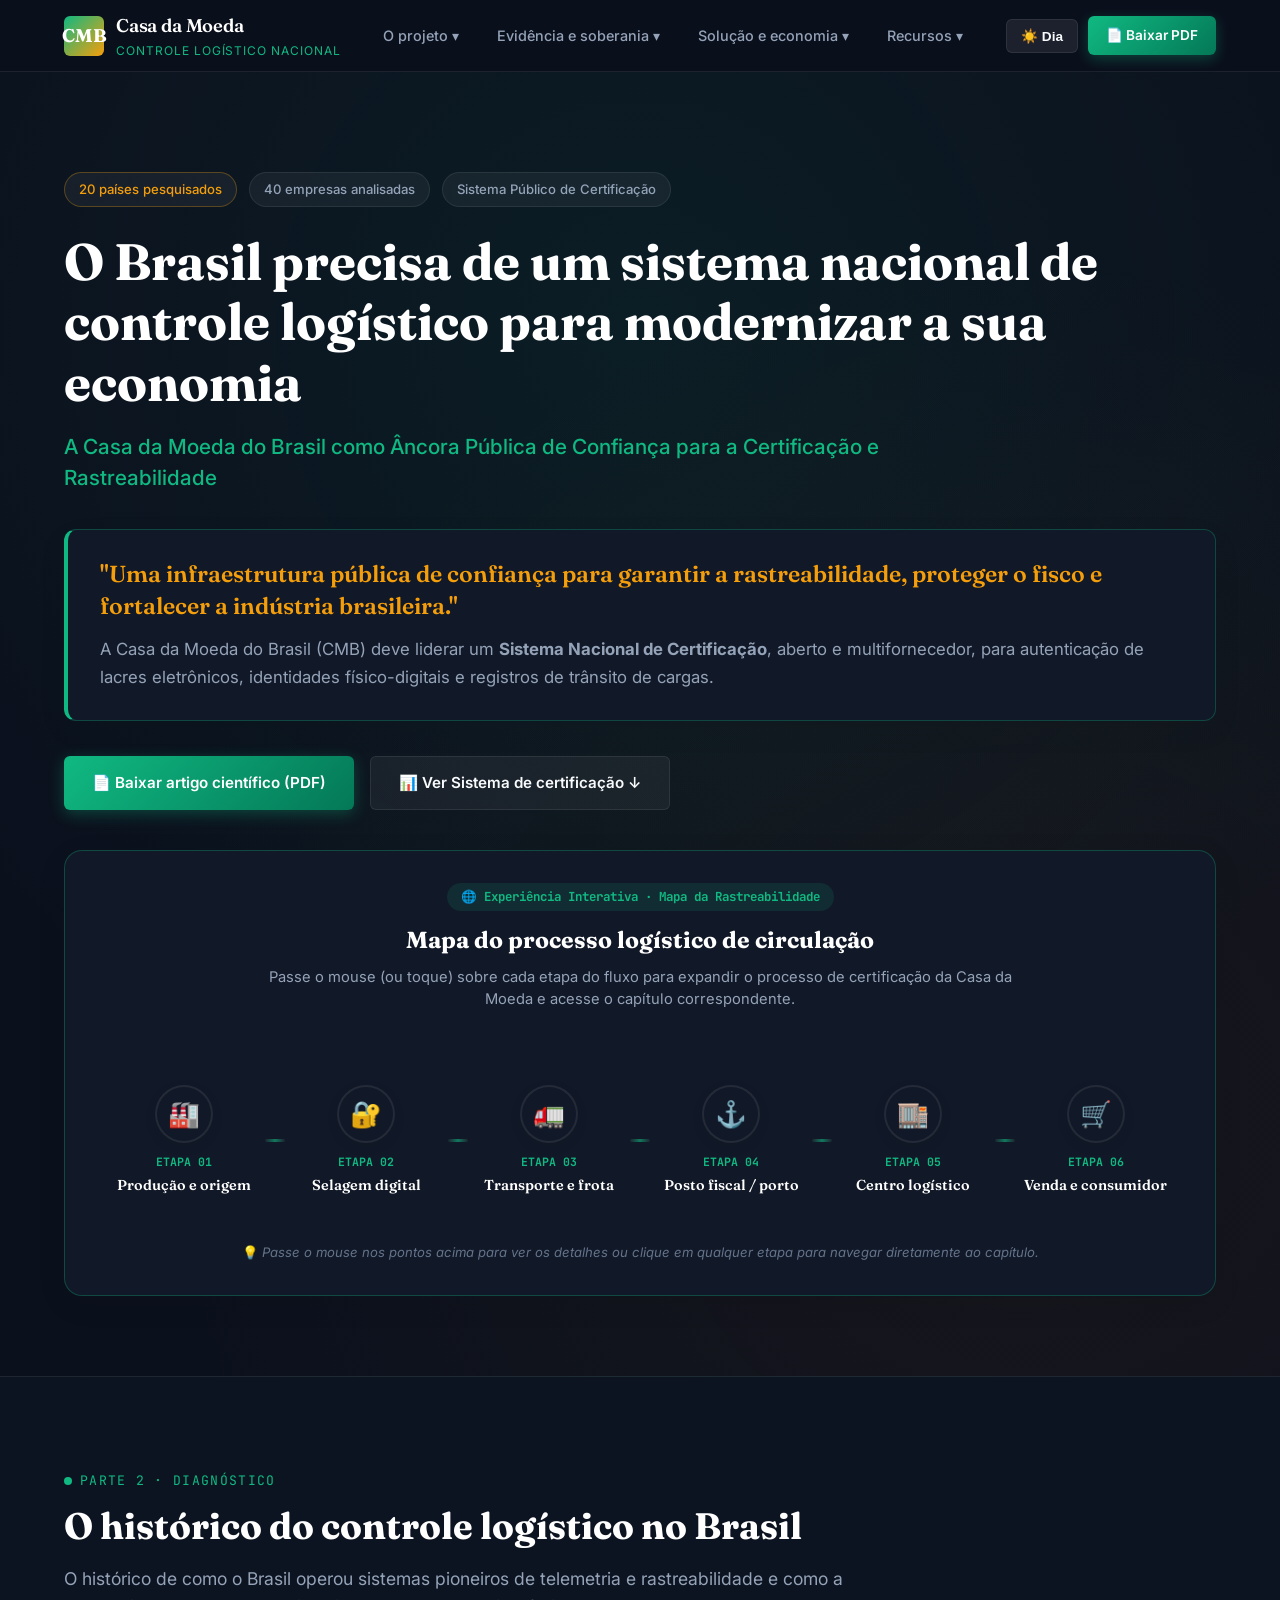
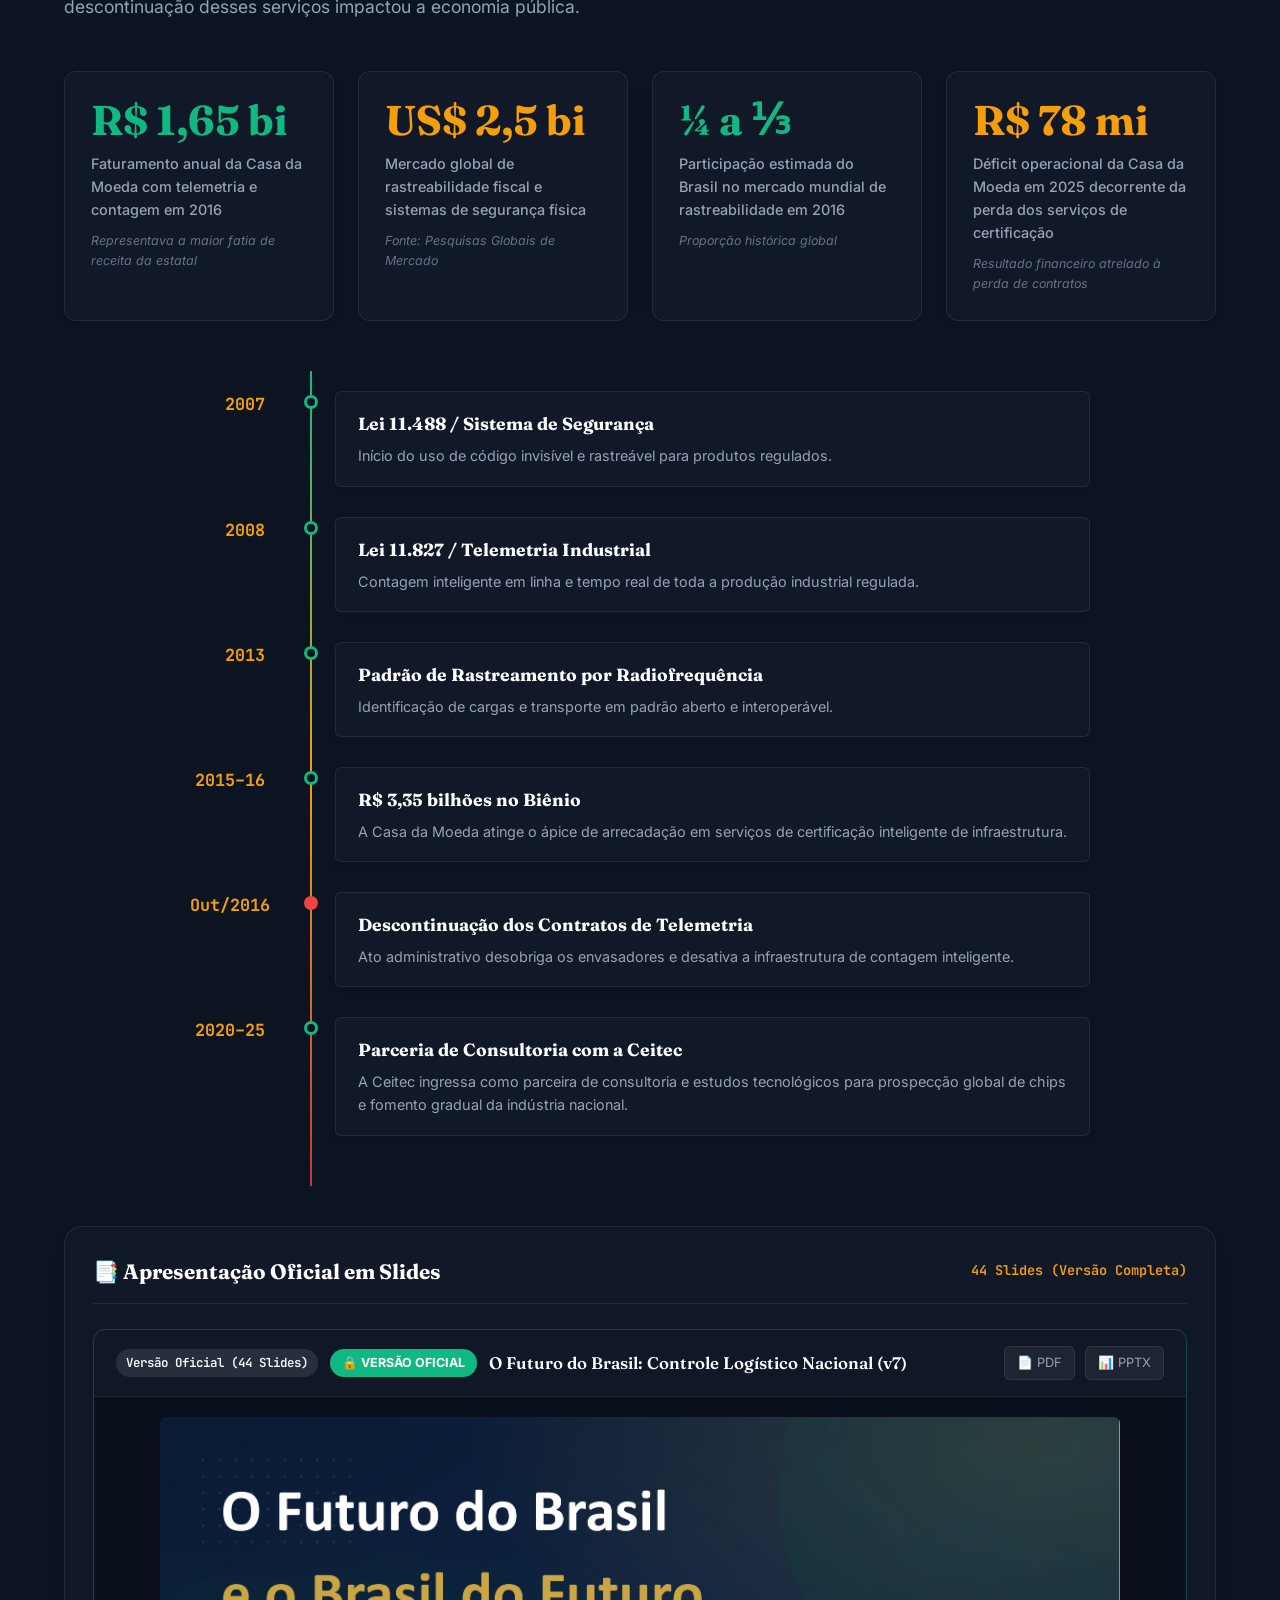
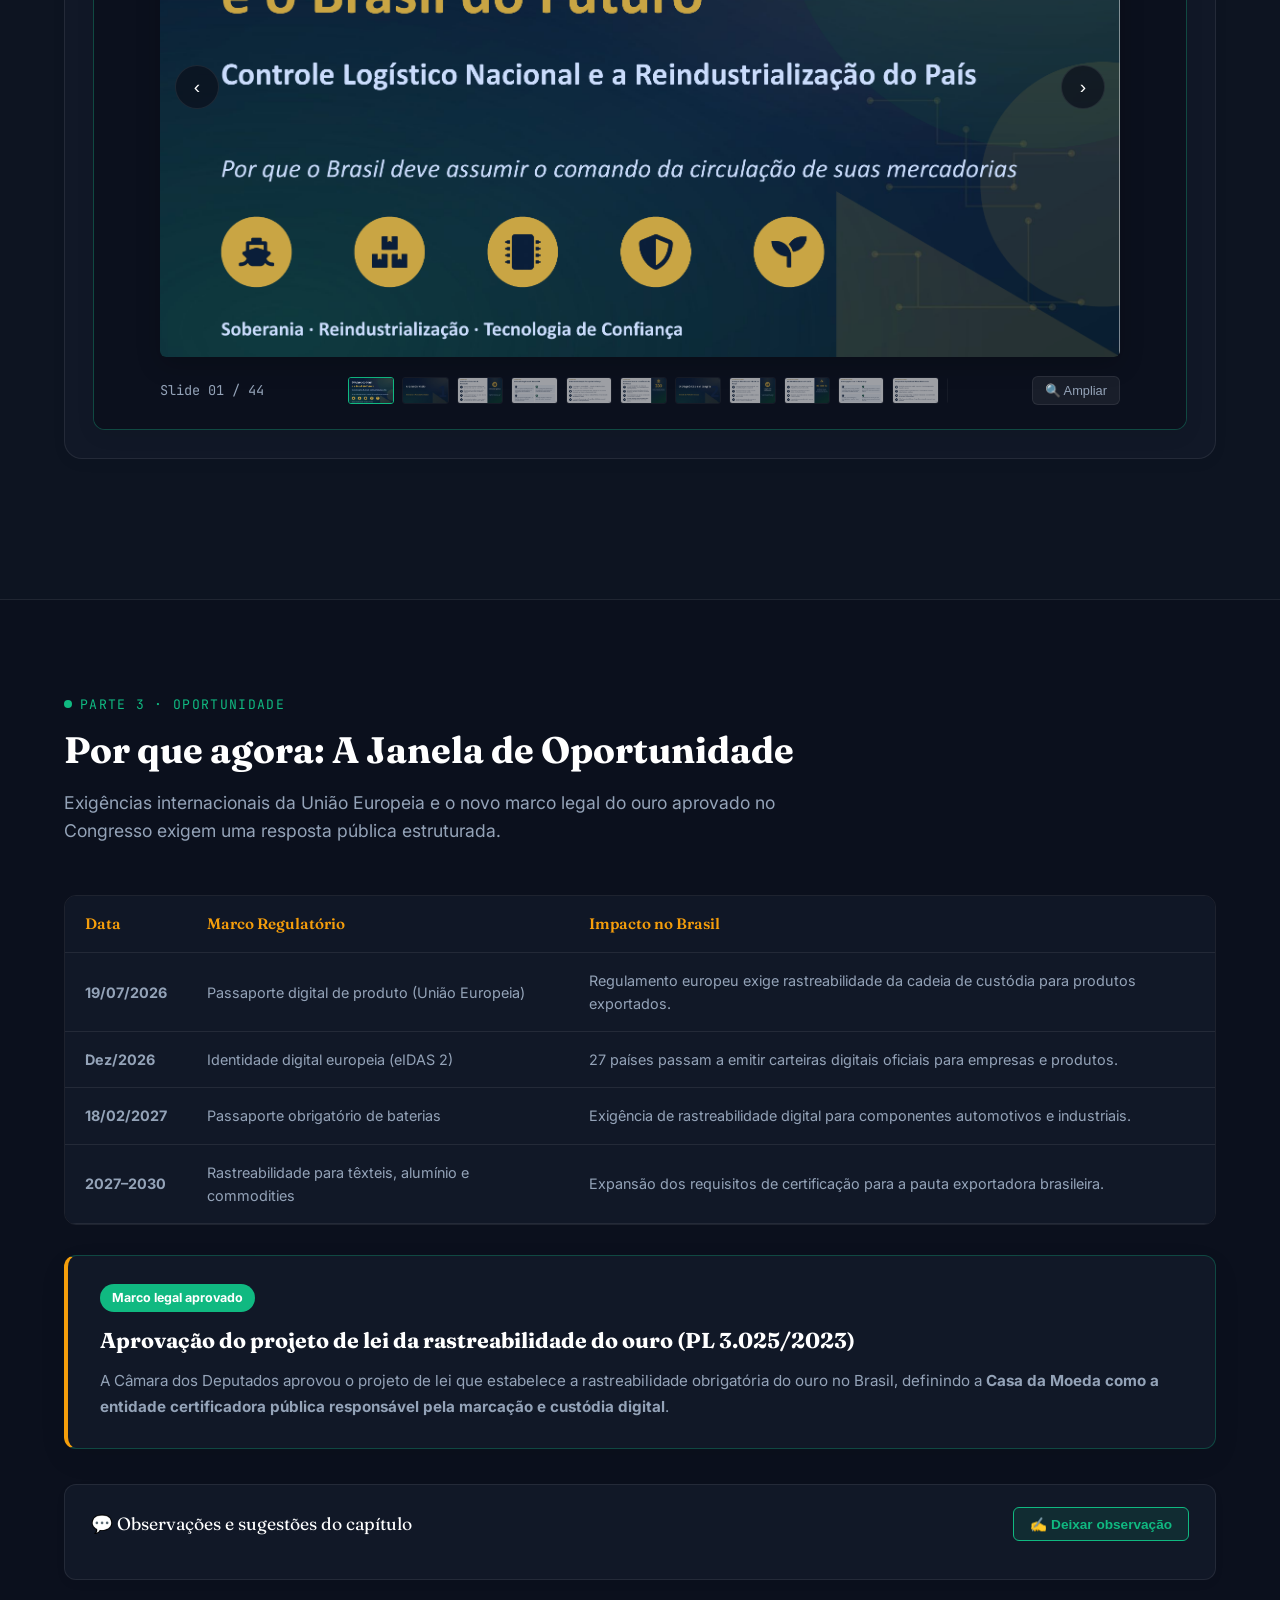
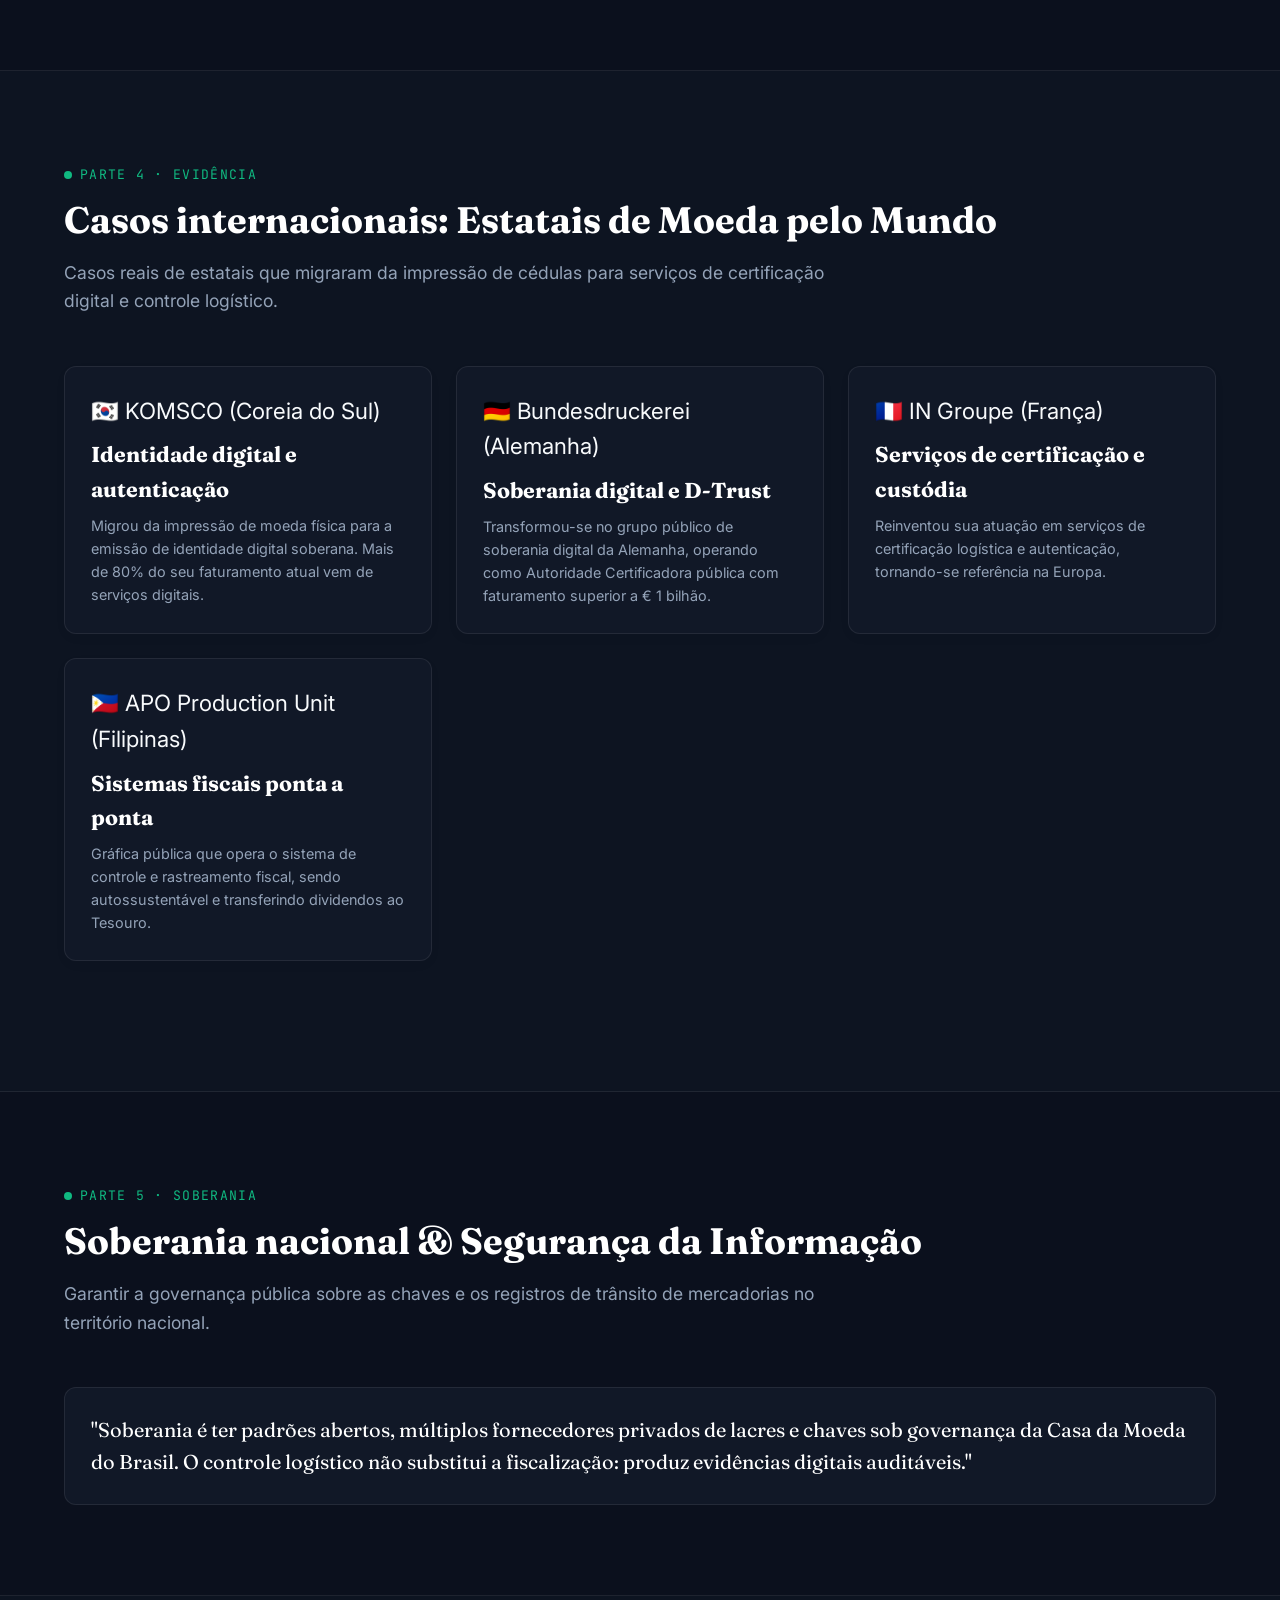
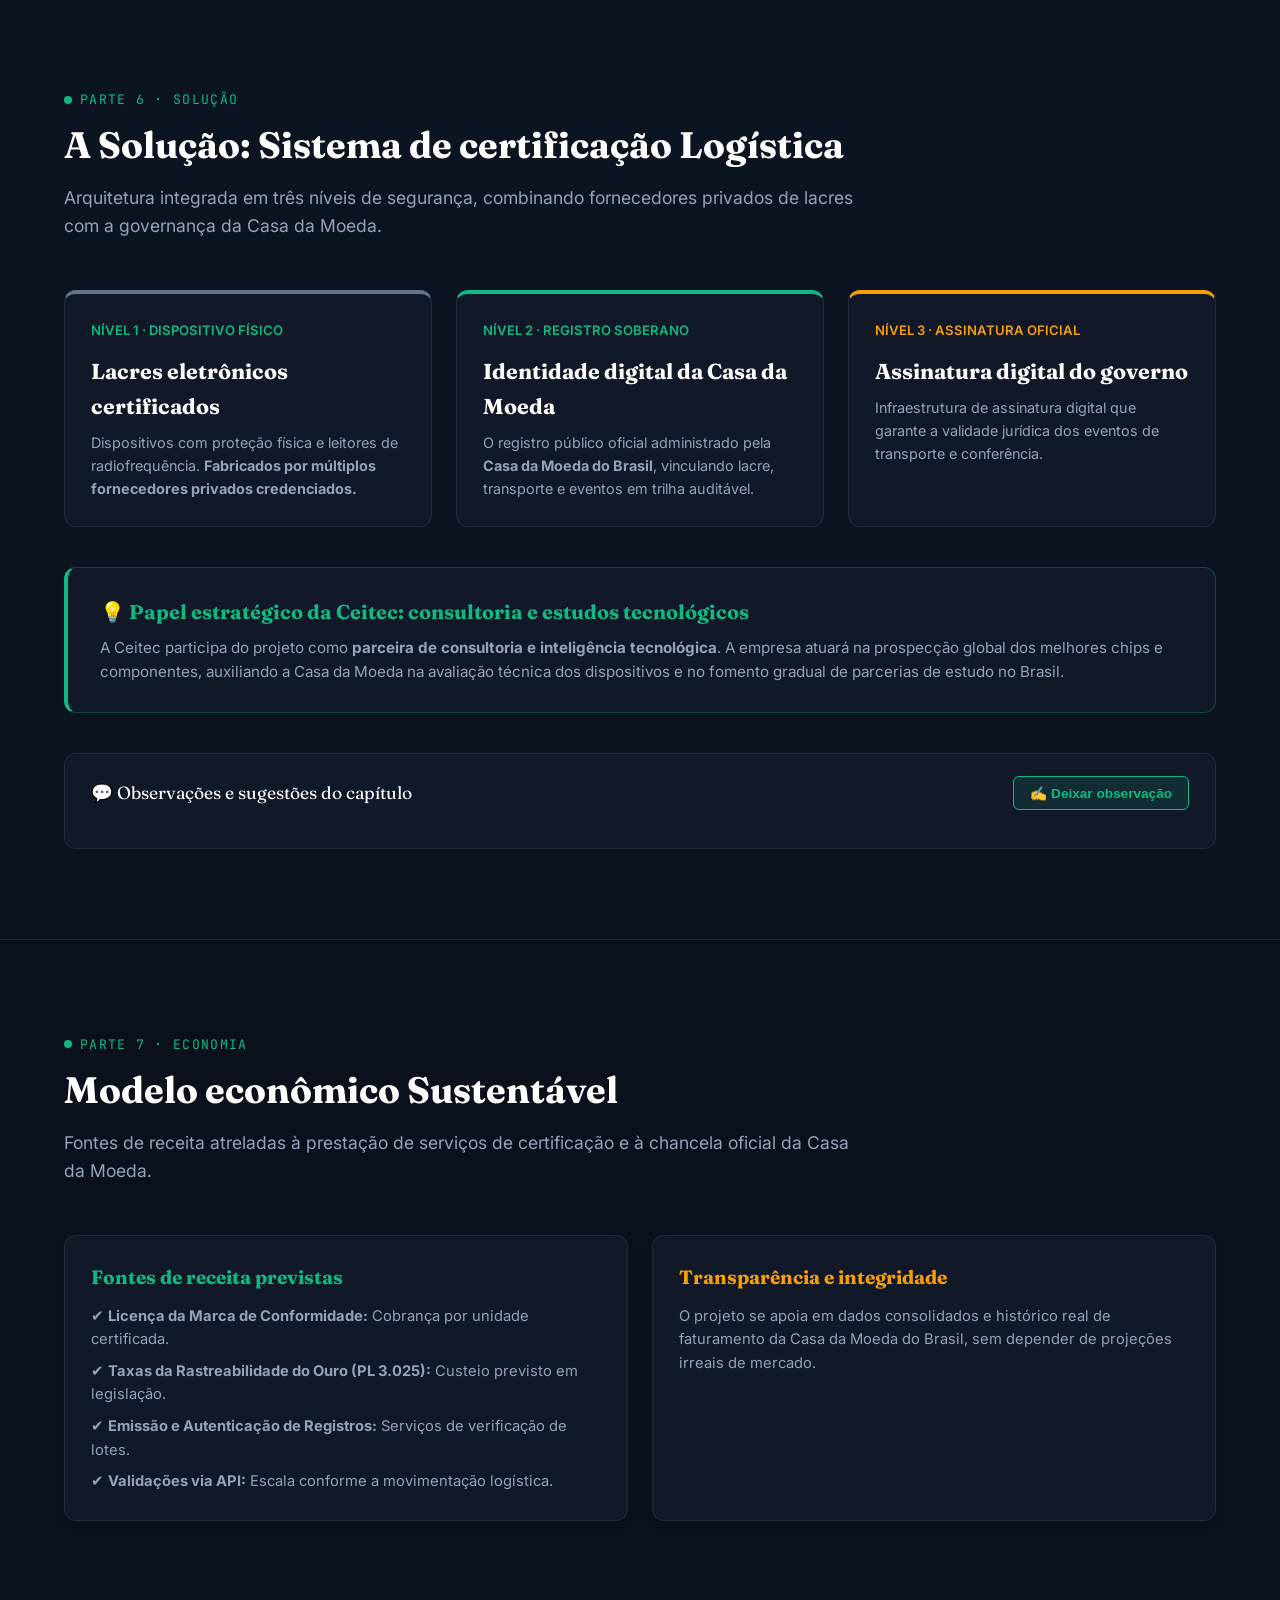
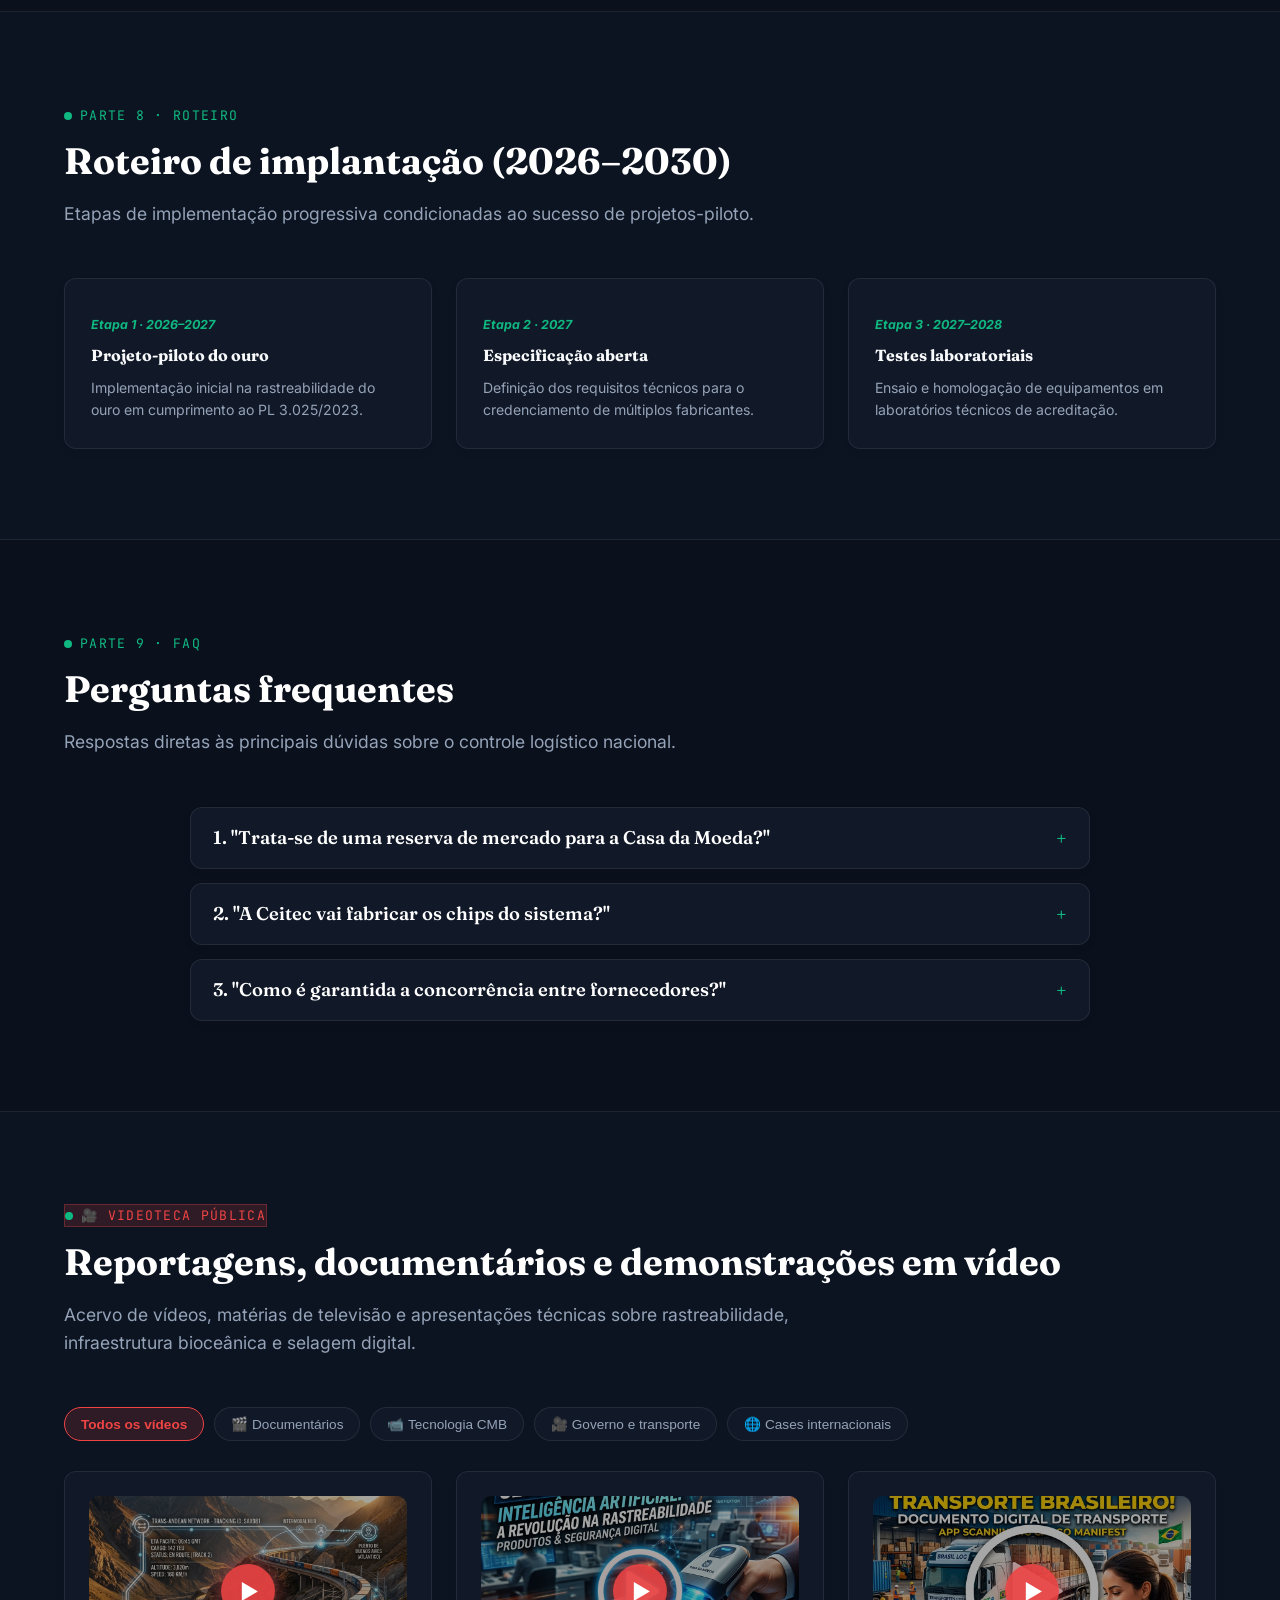
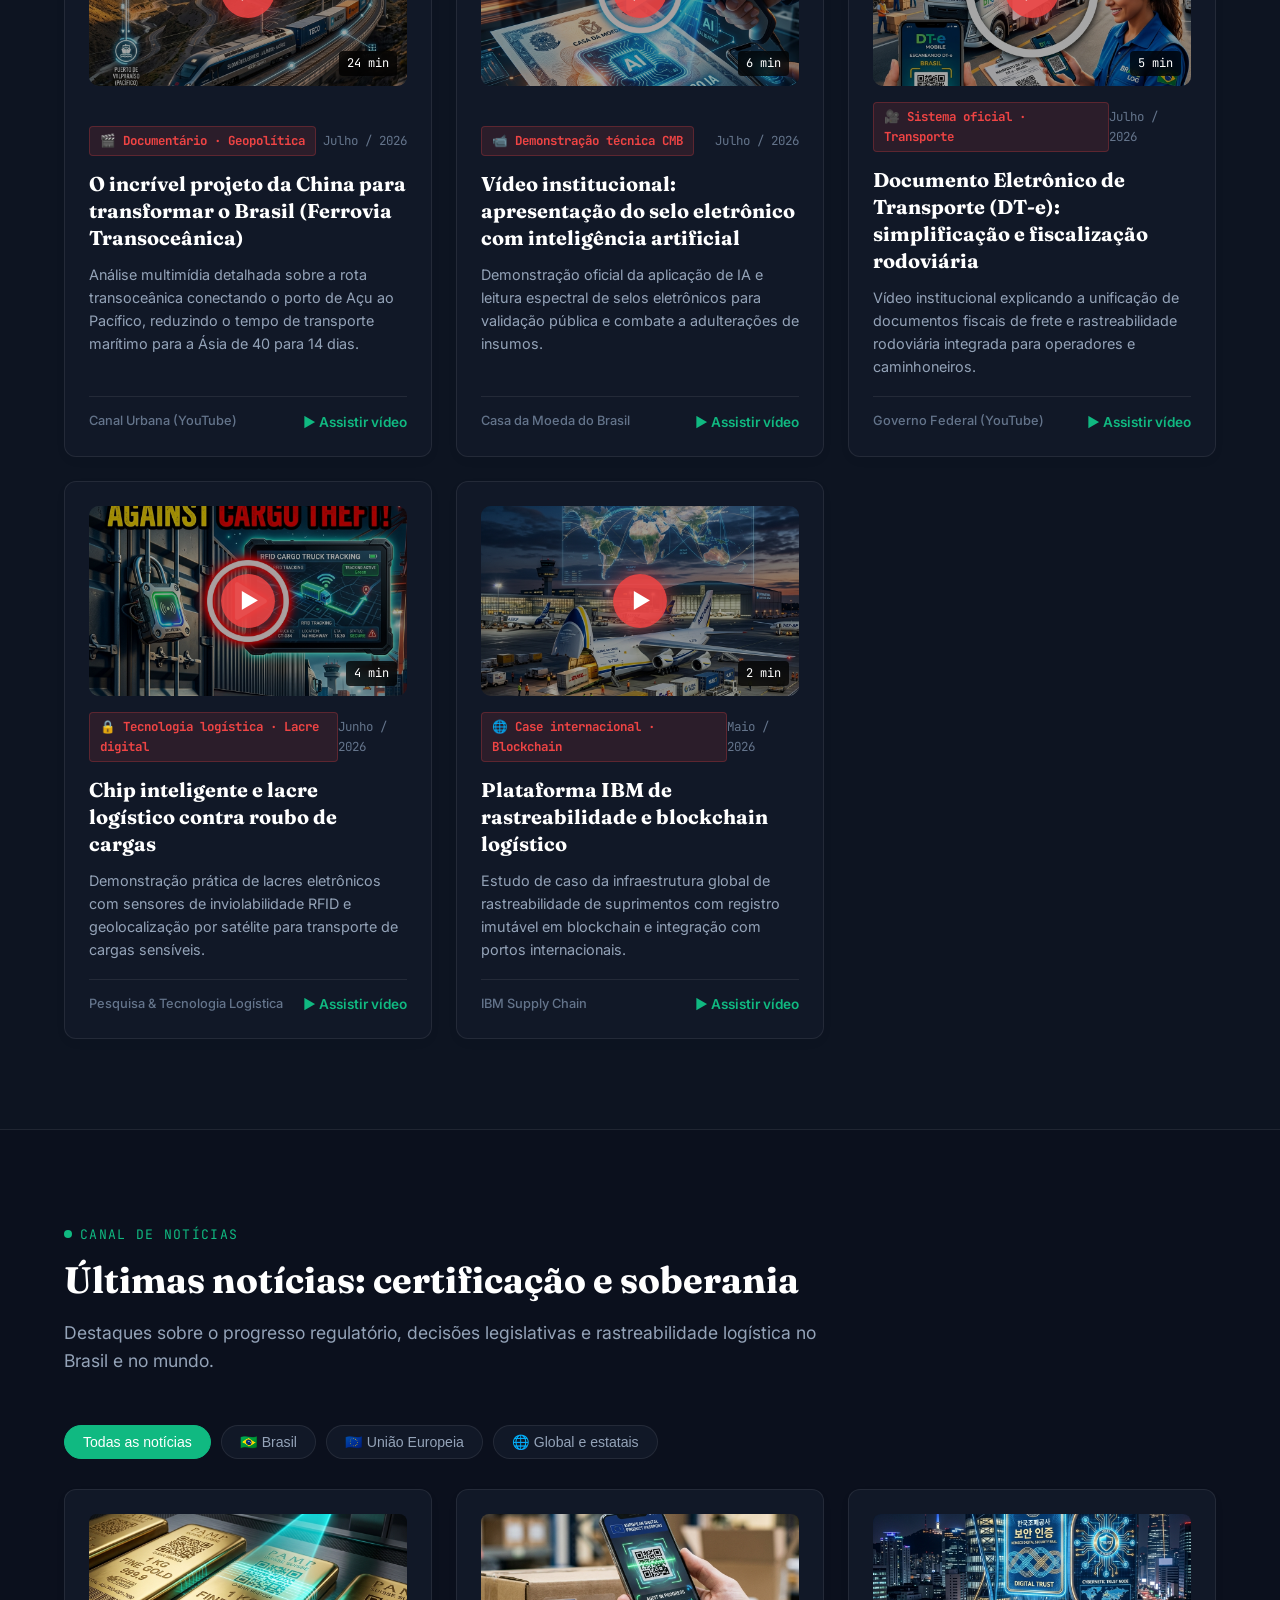
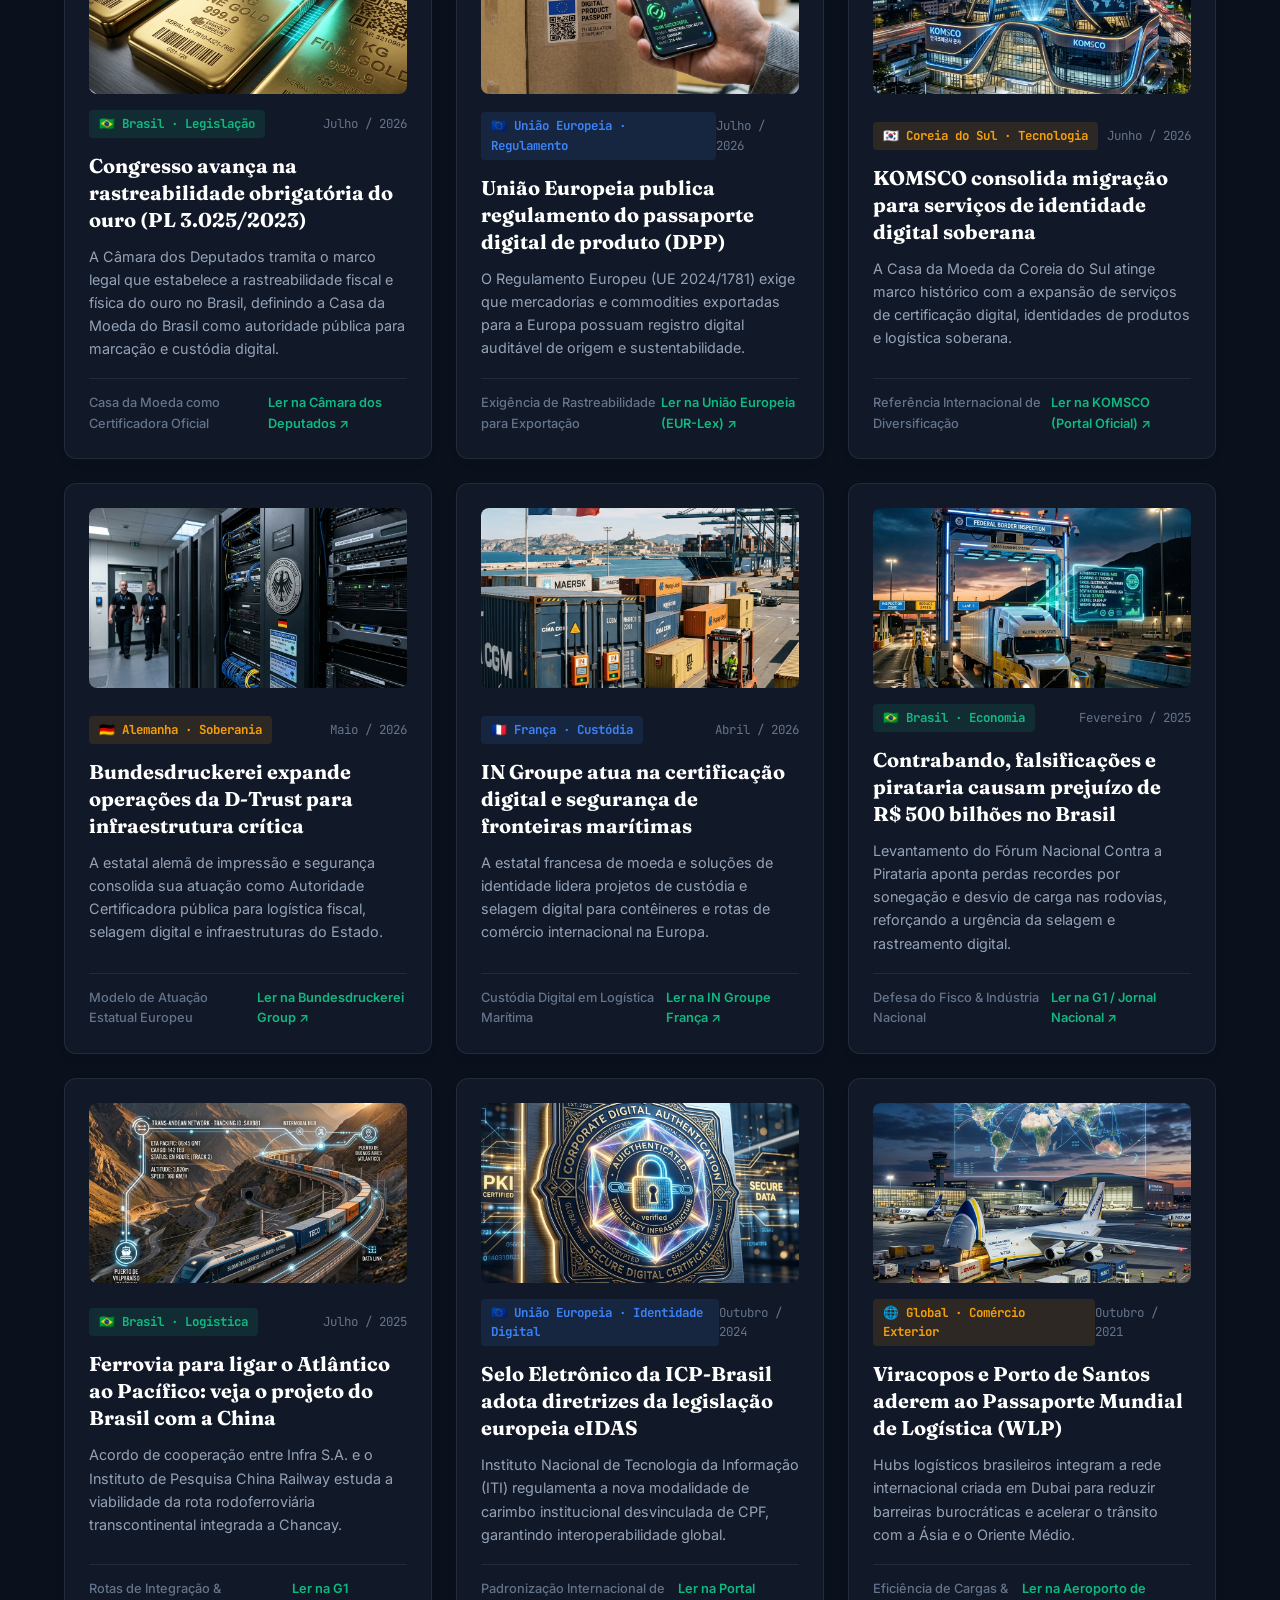
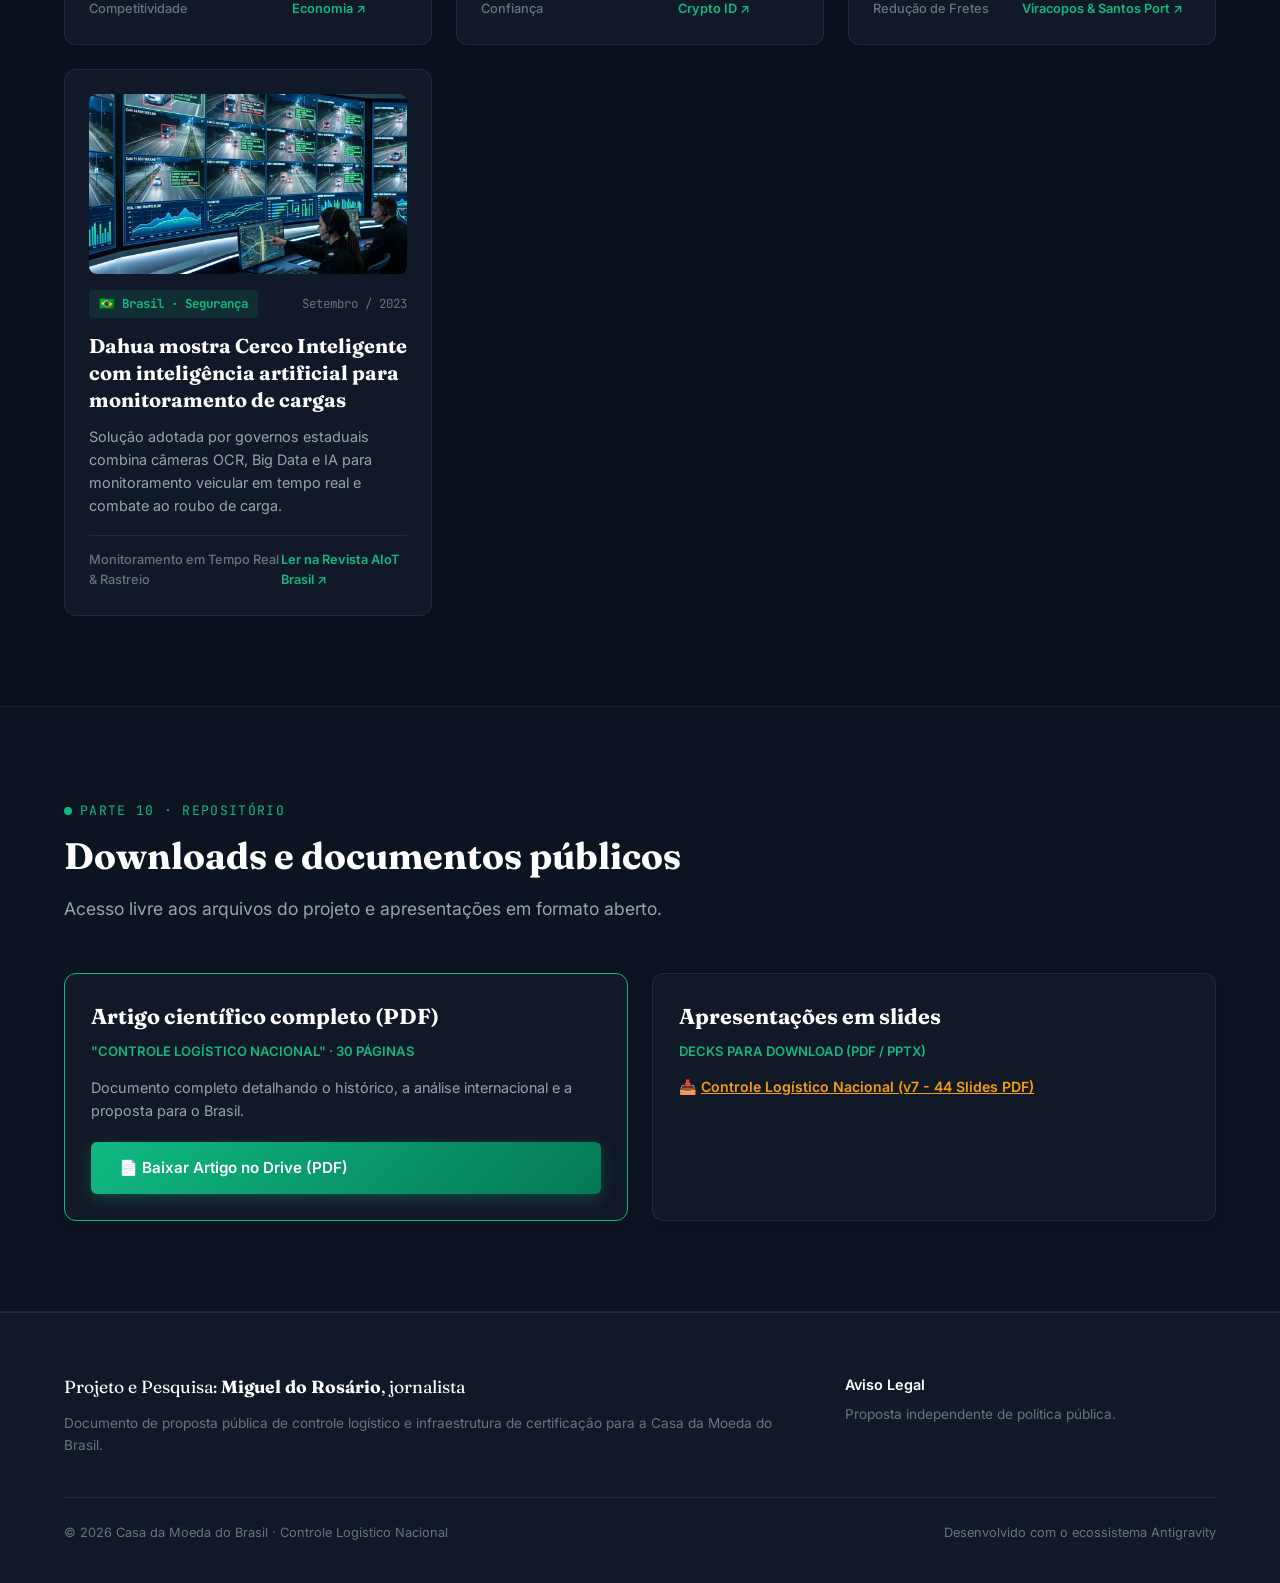
==== commit c785e2de: "fix: remover campo de comentarios e forum conforme solicitado" ====
--- a/index.html
+++ b/index.html
@@ -58,15 +58,11 @@
           <li class="nav-dropdown">
             <button class="dropdown-toggle">Recursos ▾</button>
             <div class="dropdown-menu">
-              <a href="#forum">💬 Fórum de observações</a>
               <a href="#videoteca">🎥 Videoteca pública</a>
               <a href="#noticias">Canal de notícias</a>
               <a href="#faq">Perguntas frequentes</a>
               <a href="#downloads">Downloads e fontes</a>
             </div>
-          </li>
-          <li>
-            <a href="#forum" class="nav-forum-btn" style="background: rgba(16, 185, 129, 0.15); color: #10B981; border: 1px solid rgba(16, 185, 129, 0.3); padding: 6px 14px; border-radius: 20px; text-decoration: none; font-size: 0.88rem; font-weight: 600; transition: all 0.2s ease;">💬 Fórum público</a>
           </li>
         </ul>
       </nav>
@@ -330,26 +326,7 @@
         <!-- Cascata Vertical de Apresentações (Parte 2) -->
         <div id="stack-parte_2" class="presentation-stack-container" data-parte="parte_2"></div>
 
-        <!-- Espaço de Observação Amigável (Parte 2) -->
-        <div class="observation-box" id="obs-box-parte_2" data-parte="parte_2">
-          <div class="obs-header">
-            <div class="obs-title">💬 Observações e sugestões do capítulo</div>
-            <button class="btn-add-obs" onclick="toggleObsInput('parte_2')">✍️ Deixar observação</button>
-          </div>
-          <div class="obs-input-area" id="obs-input-parte_2">
-            <input type="text" id="obs-author-parte_2" class="obs-author-input" placeholder="Seu nome, cargo ou instituição (opcional, ex: Eng. Carlos)" />
-            <textarea class="obs-textarea" id="obs-text-parte_2" placeholder="Digite ou dite sua sugestão para este capítulo (suporta áudio contínuo de até 5 minutos com pausas)..."></textarea>
-            <div class="obs-actions-row">
-              <div style="display: flex; align-items: center; gap: 10px; flex-wrap: wrap;">
-                <button class="btn-mic" id="btn-mic-parte_2" onclick="toggleAudioRecording('parte_2')">🎙️ Ditar áudio (até 5 min)</button>
-                <span id="timer-tag-parte_2" class="timer-badge" style="display: none;">🔴 Ditando: 00:00 / 05:00</span>
-              </div>
-              <button class="btn-primary" style="padding: 6px 18px; font-size: 0.85rem;" onclick="saveObservation('parte_2')">Salvar e enviar ao Fórum</button>
-            </div>
-            <div class="dictation-notice">ℹ️ Aceita ditado contínuo por voz de até 5 minutos. Pausas curtas são mantidas sem apagar o texto.</div>
-          </div>
-          <div class="obs-list" id="obs-list-parte_2"></div>
-        </div>
+
 
       </div>
     </section>
@@ -677,58 +654,7 @@
       </div>
     </section>
 
-    <!-- ===================================================================
-         PARTE 9.35 · FÓRUM PÚBLICO & CENTRAL DE OBSERVAÇÕES
-         =================================================================== -->
-    <section id="forum" class="section">
-      <div class="container">
-        <div class="section-header">
-          <span class="section-tag" style="background: rgba(16, 185, 129, 0.15); color: #10B981; border: 1px solid rgba(16, 185, 129, 0.3);">
-            💬 Fórum público & Fio de contribuições
-          </span>
-          <h2 class="section-title">Fórum central de observações e sugestões</h2>
-          <p class="section-subtitle">Centralizador de todas as contribuições, ideias, ditados de voz de até 5 minutos e comentários gravados em cada capítulo do projeto.</p>
-        </div>
-
-        <!-- Card de Envio para o Fórum Central -->
-        <div class="forum-post-card">
-          <h3 class="forum-post-title">✍️ Deixar contribuição ou ditado por voz</h3>
-          <p style="font-size: 0.88rem; color: var(--text-subtle); margin-bottom: 16px;">
-            Sua sugestão ou mensagem por voz será gravada e centralizada no fórum público do projeto. O ditado aceita até <strong>5 minutos contínuos</strong> com pausas automáticas.
-          </p>
-          <div class="forum-form-grid">
-            <input type="text" id="obs-author-forum_geral" class="obs-author-input" placeholder="Seu nome, cargo ou instituição (opcional, ex: Eng. Carlos)" />
-            <select id="obs-chapter-forum_geral" class="obs-chapter-select">
-              <option value="parte_2">Parte 2 · Diagnóstico e Histórico</option>
-              <option value="parte_3">Parte 3 · Por Que Agora</option>
-              <option value="parte_6">Parte 6 · Roteiro de Implantação</option>
-              <option value="forum_geral" selected>Fórum Geral / Visão Global</option>
-            </select>
-          </div>
-          <textarea id="obs-text-forum_geral" class="obs-textarea" style="height: 110px;" placeholder="Escreva sua sugestão aqui ou clique em 'Ditar áudio' para falar por até 5 minutos..."></textarea>
-          
-          <div class="obs-actions-row">
-            <div style="display: flex; align-items: center; gap: 10px; flex-wrap: wrap;">
-              <button class="btn-mic" id="btn-mic-forum_geral" onclick="toggleAudioRecording('forum_geral')">🎙️ Ditar áudio (até 5 min)</button>
-              <span id="timer-tag-forum_geral" class="timer-badge" style="display: none;">🔴 Ditando: 00:00 / 05:00</span>
-            </div>
-            <button class="btn-primary" style="padding: 8px 22px; font-size: 0.9rem;" onclick="saveObservation('forum_geral')">🚀 Publicar no Fórum</button>
-          </div>
-          <div class="dictation-notice">ℹ️ Aceita ditado por voz de até 5 minutos. Você pode fazer pausas enquanto fala sem perder o texto gravado.</div>
-        </div>
-
-        <!-- Filtros do Fórum -->
-        <div class="news-filter-tabs" style="margin-top: 35px; justify-content: flex-start;">
-          <button class="forum-tab-btn active" data-fcat="all" onclick="filterForumComments('all')">Todas as contribuições</button>
-          <button class="forum-tab-btn" data-fcat="parte_2" onclick="filterForumComments('parte_2')">Parte 2 (Diagnóstico)</button>
-          <button class="forum-tab-btn" data-fcat="parte_3" onclick="filterForumComments('parte_3')">Parte 3 (Por Que Agora)</button>
-          <button class="forum-tab-btn" data-fcat="parte_6" onclick="filterForumComments('parte_6')">Parte 6 (Roteiro)</button>
-        </div>
-
-        <!-- Feed de Comentários Centralizado -->
-        <div id="forum-comments-feed" class="forum-feed-grid"></div>
-      </div>
-    </section>
+
 
     <!-- ===================================================================
          PARTE 9.4 · VIDEOTECA & REPORTAGENS MULTIMÍDIA
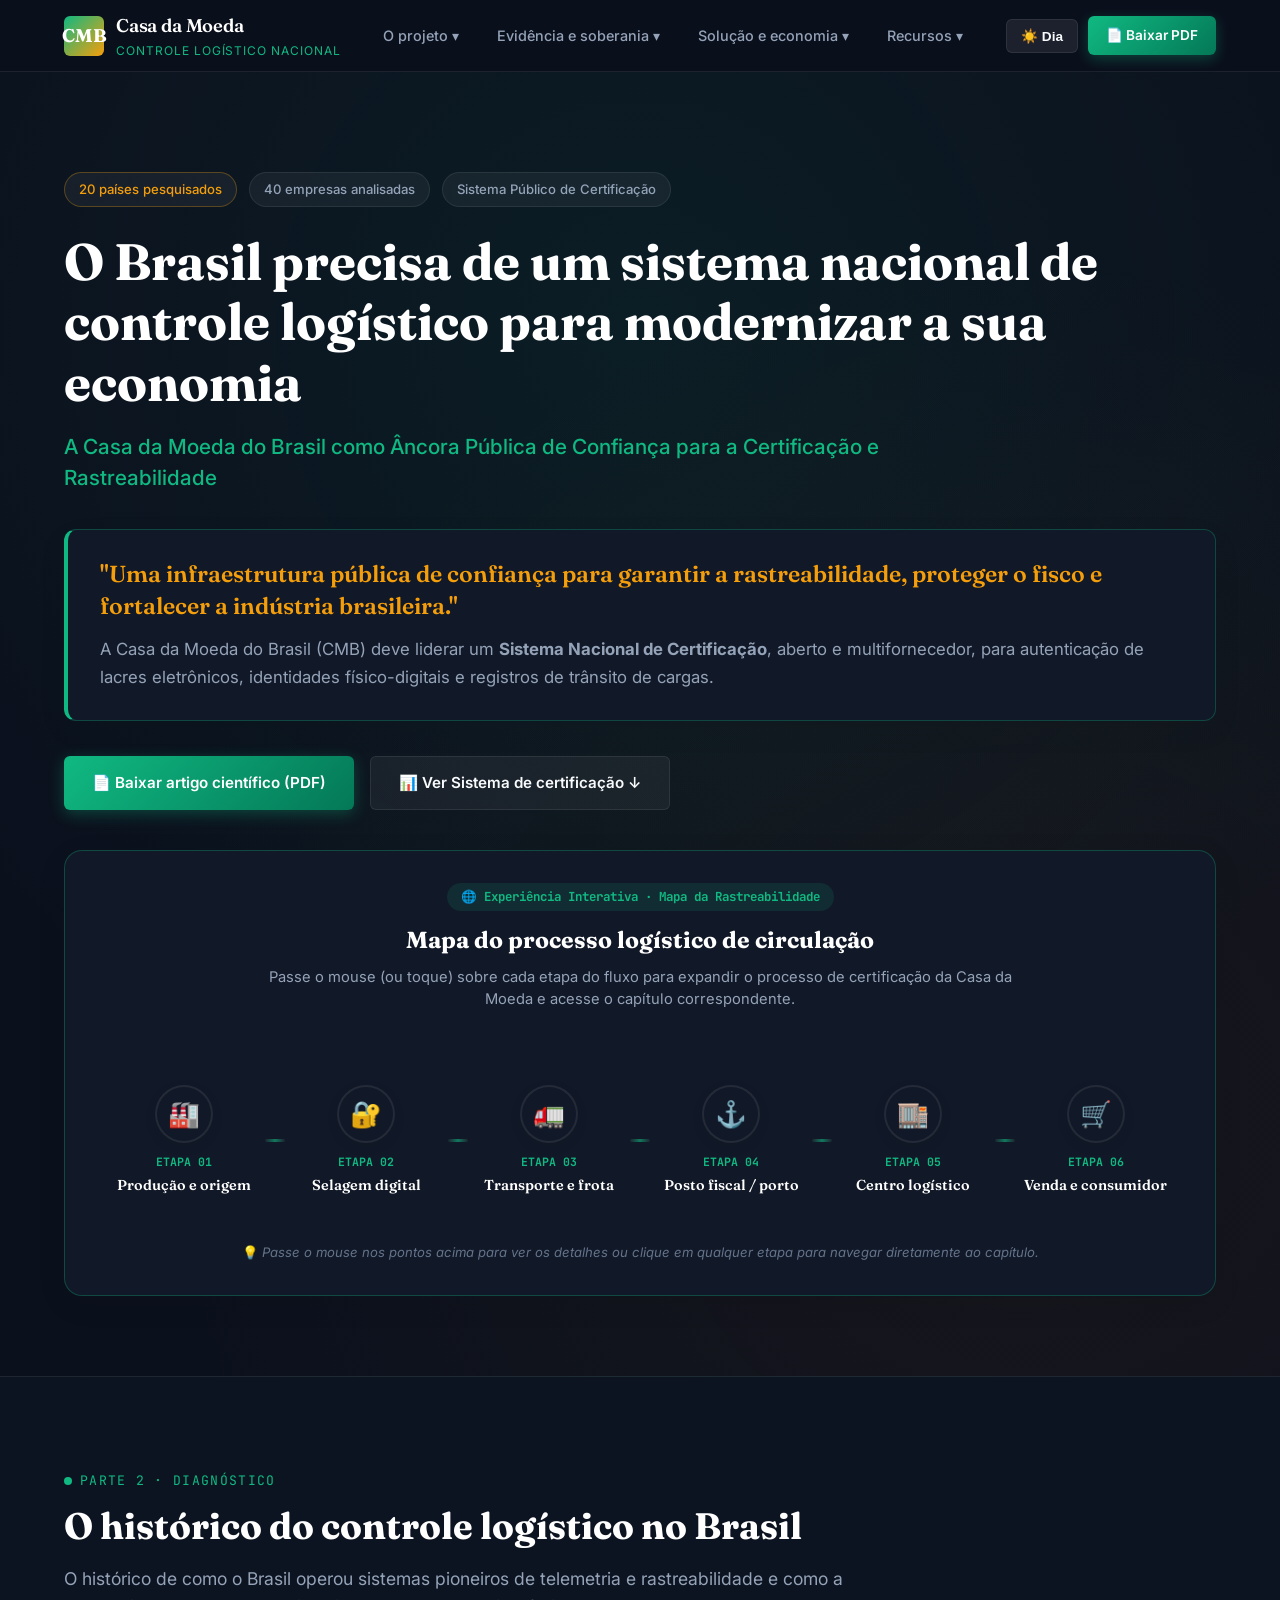
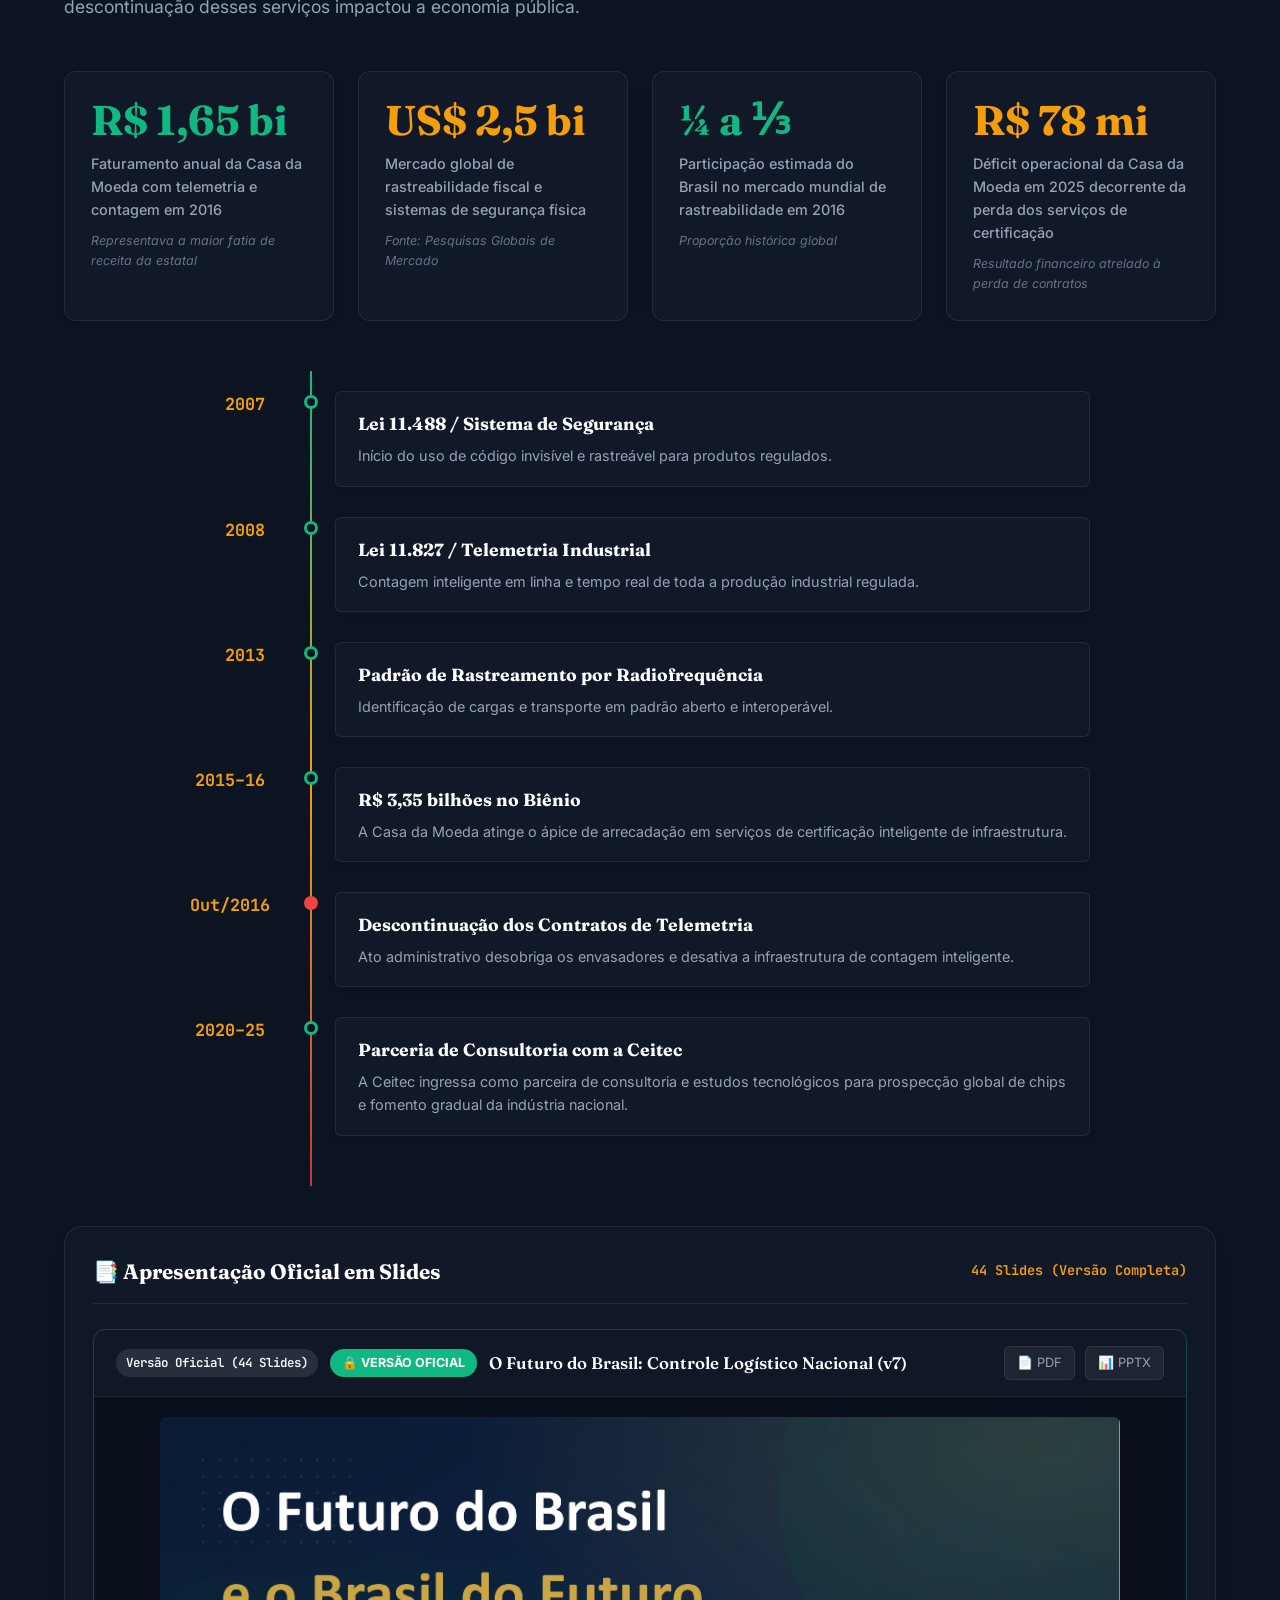
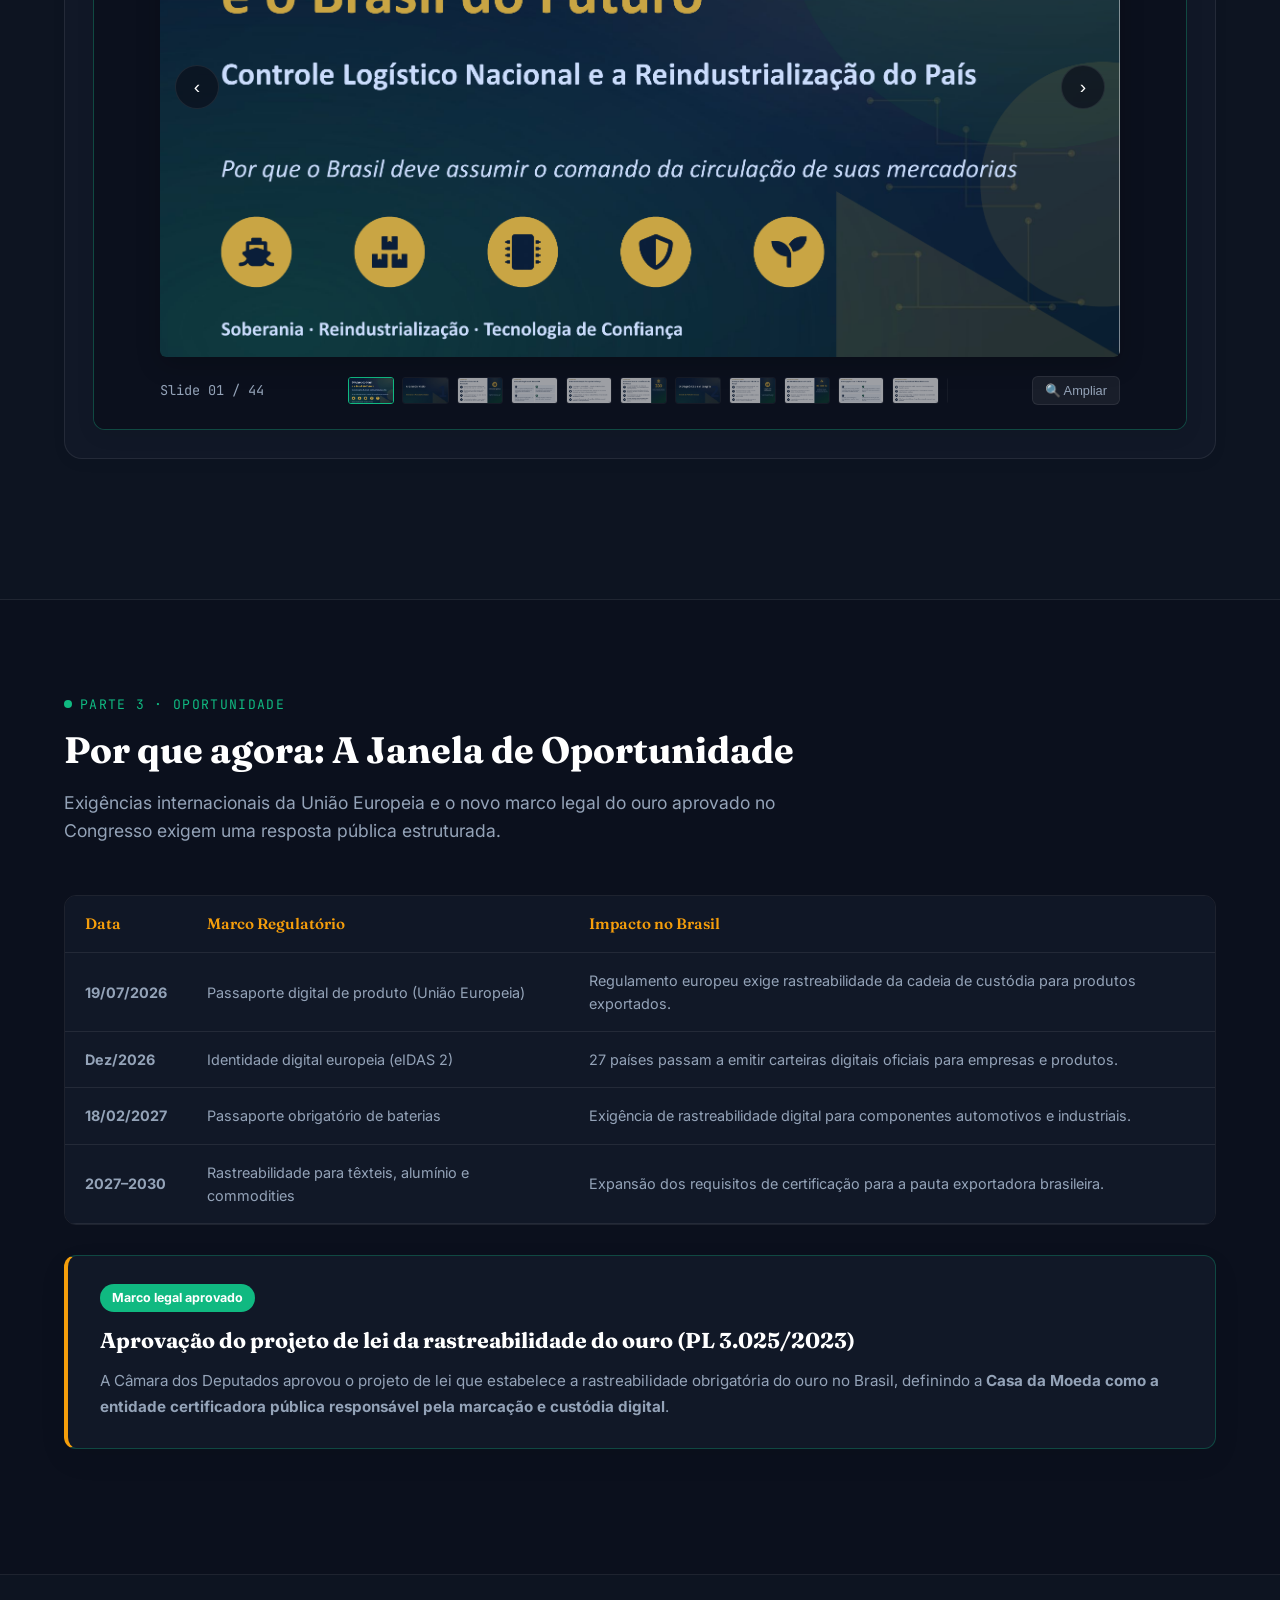
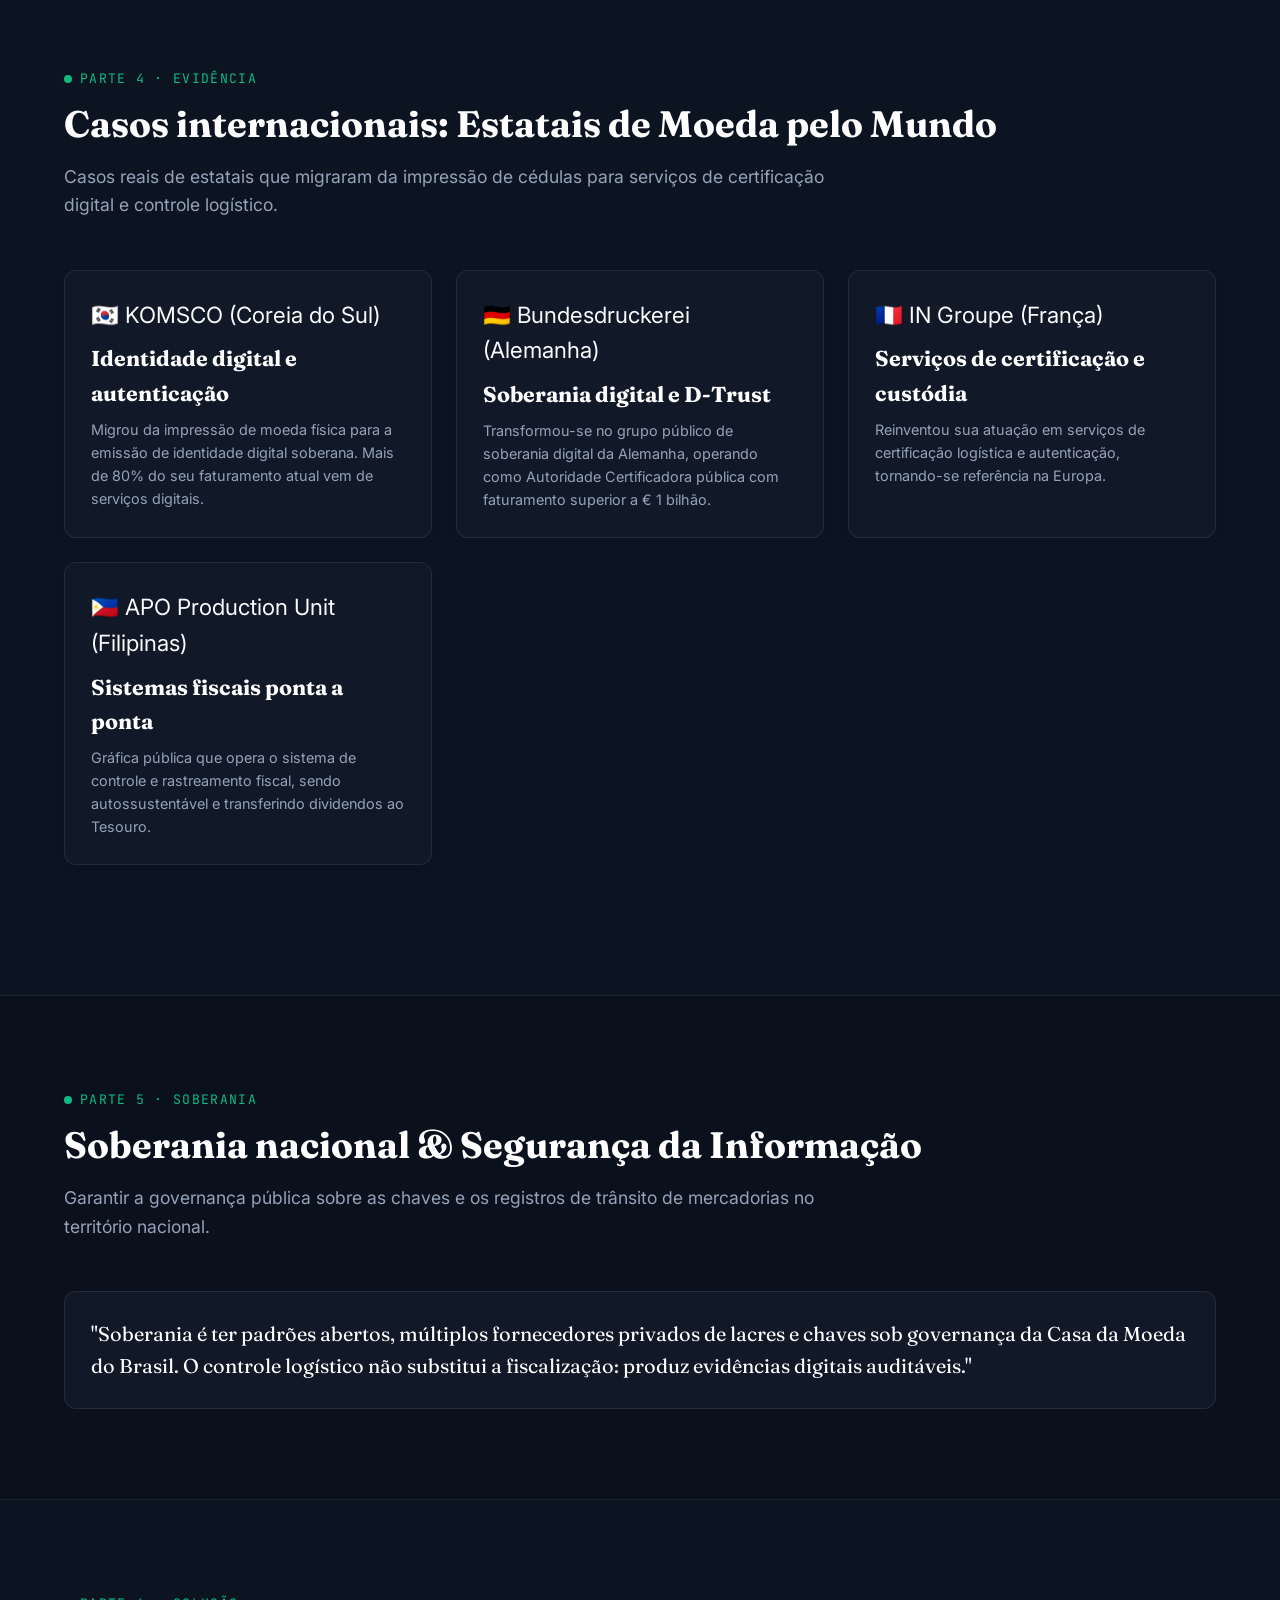
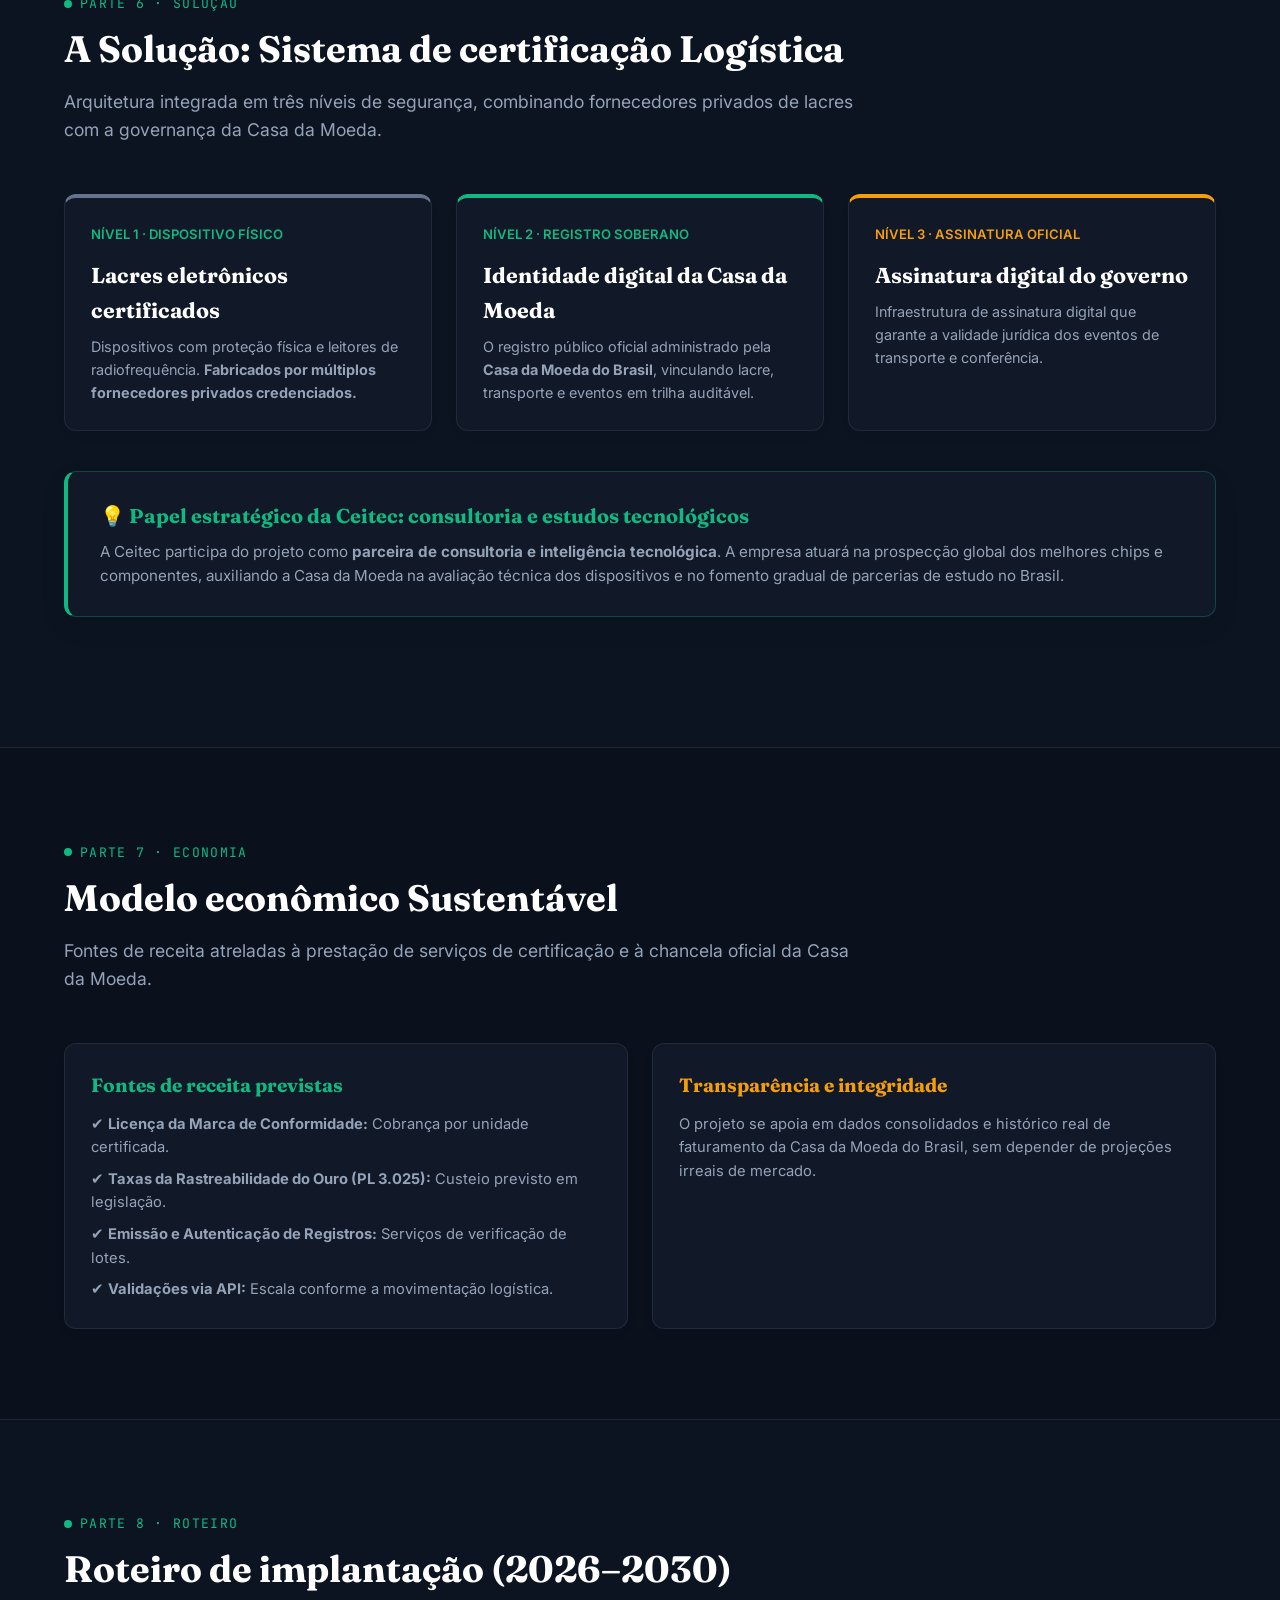
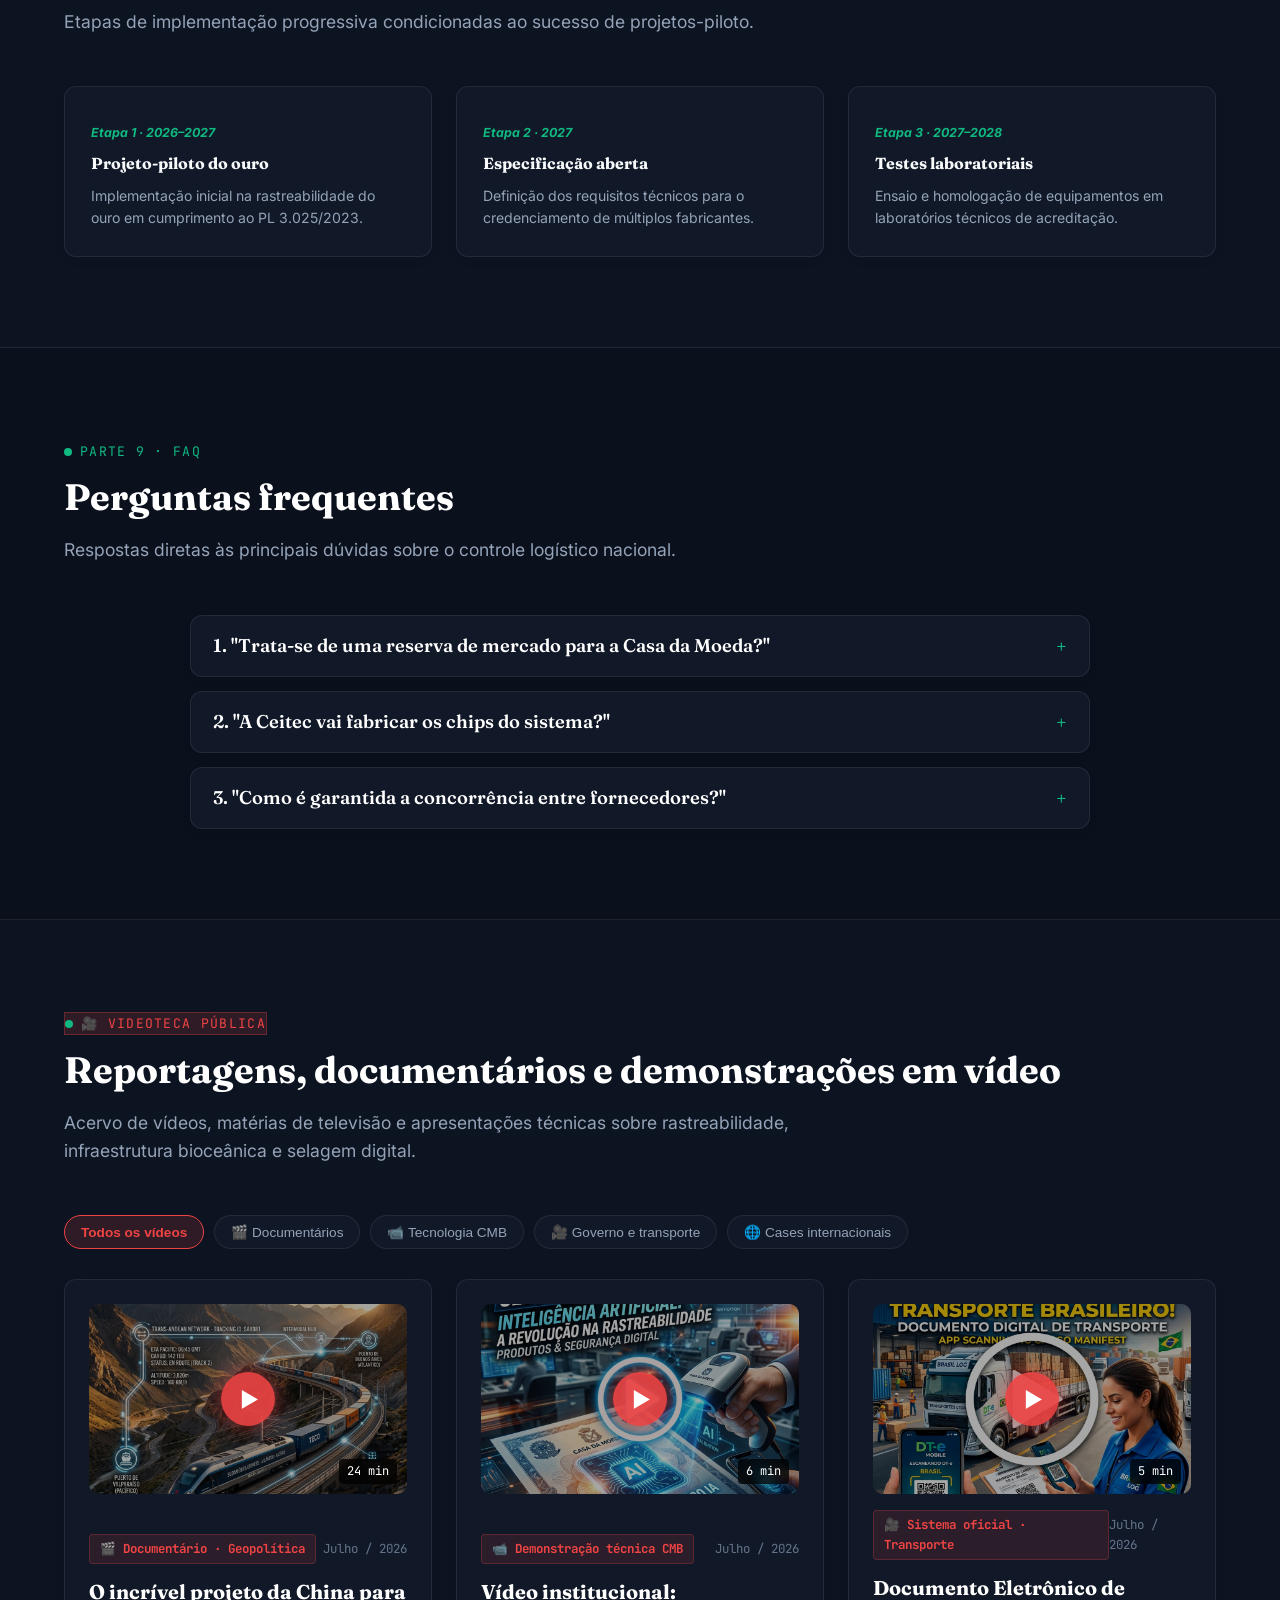
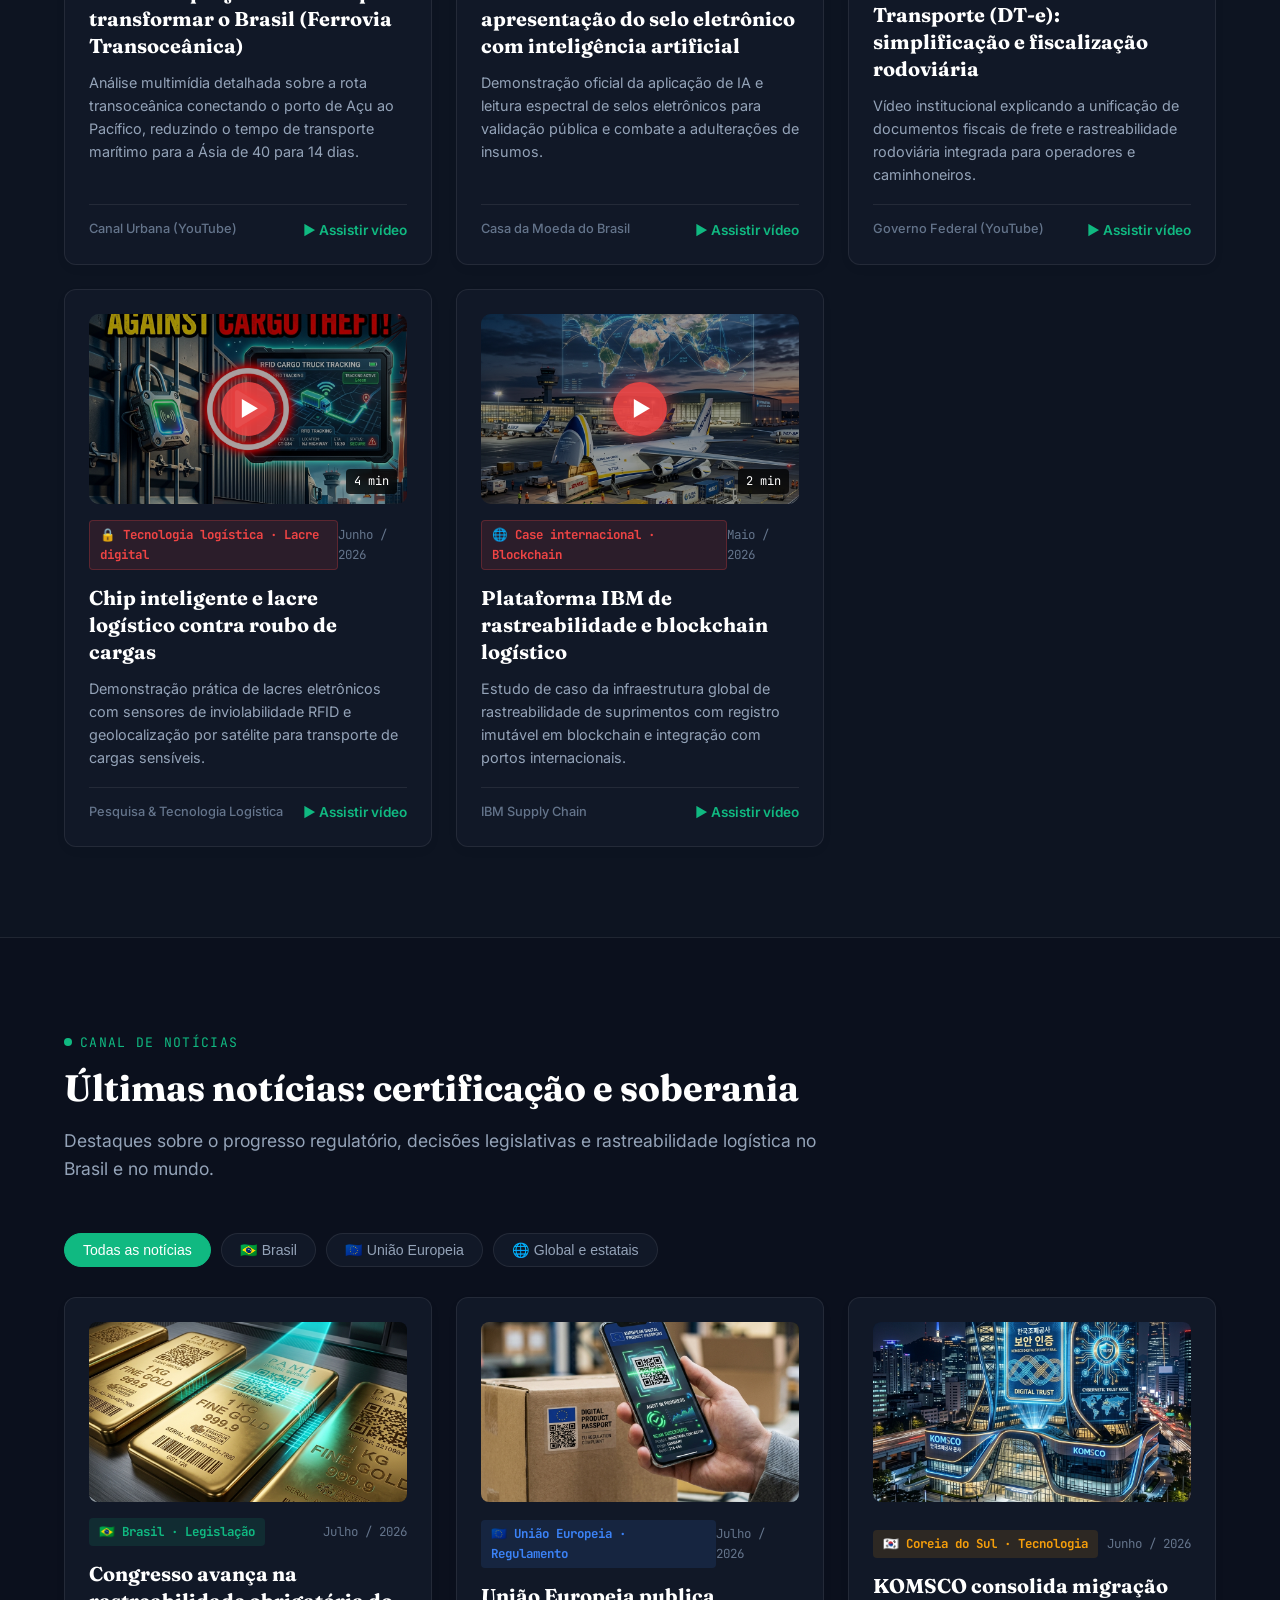
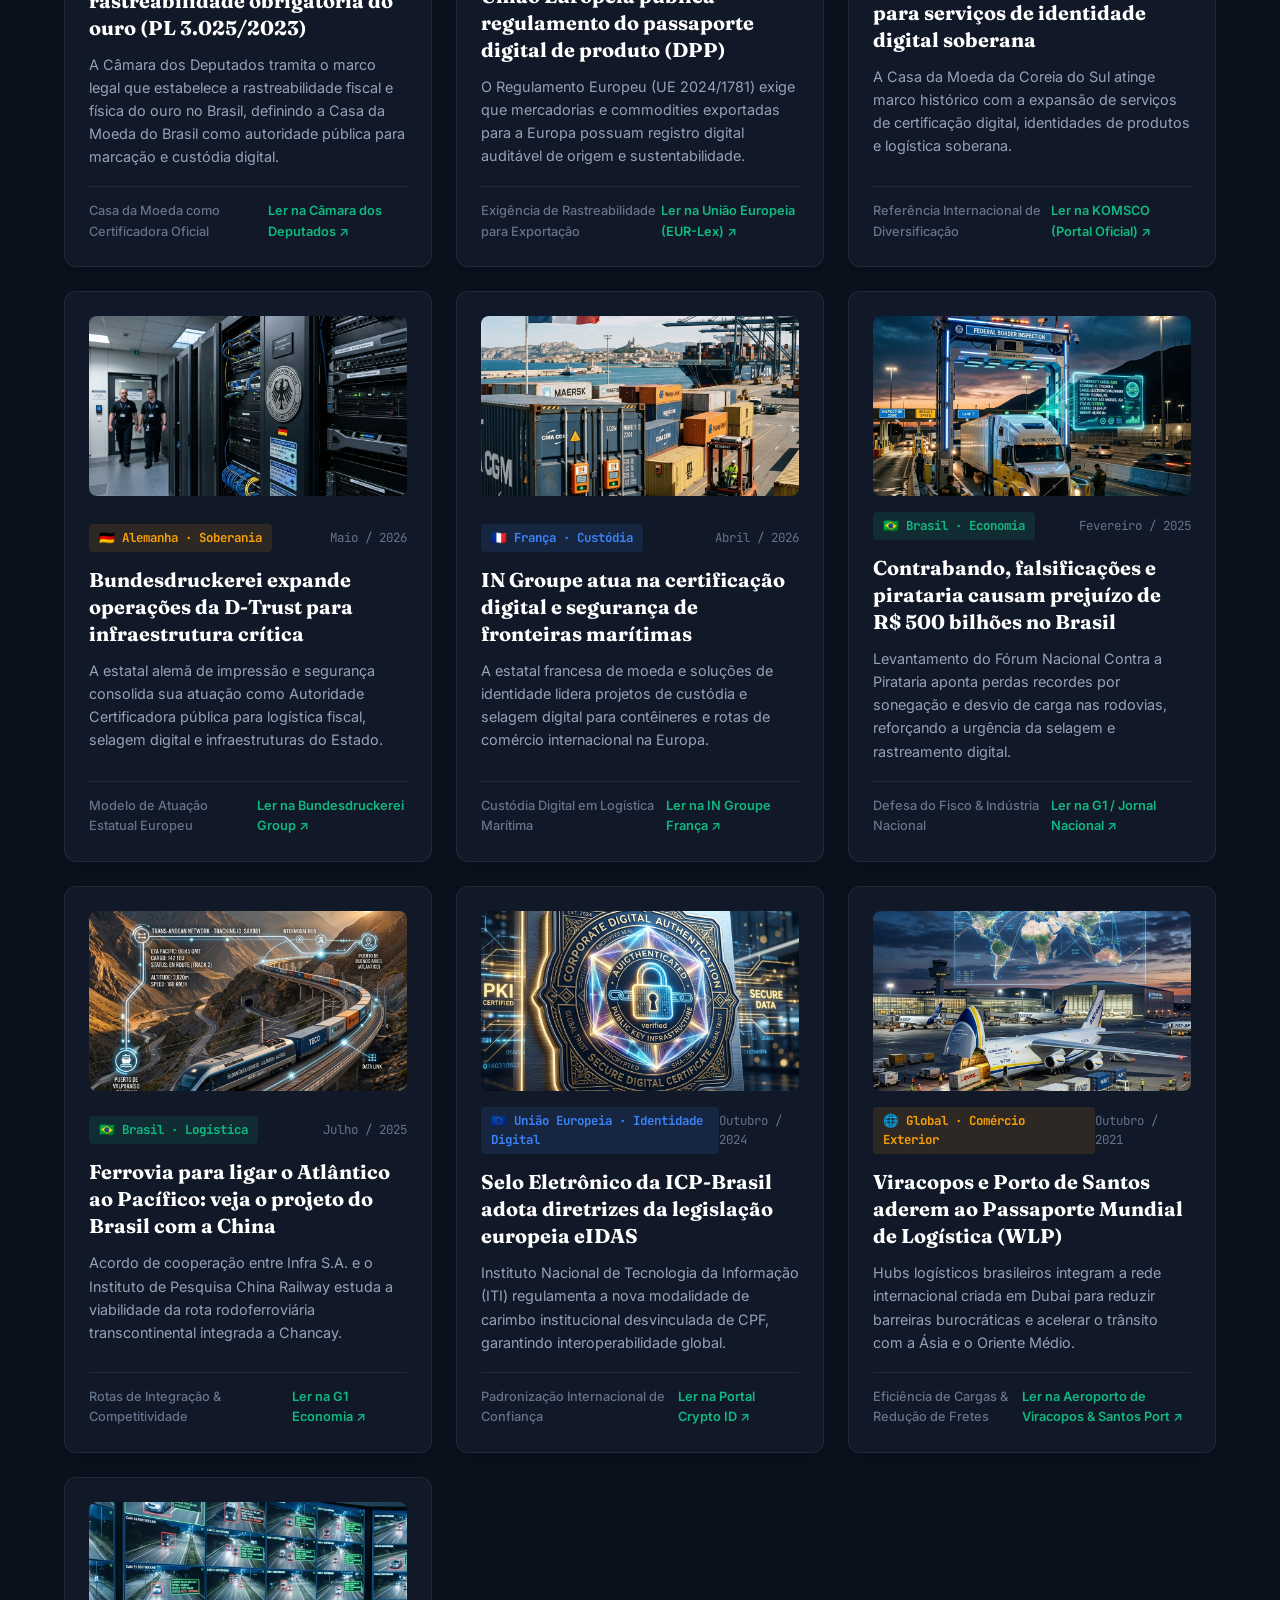
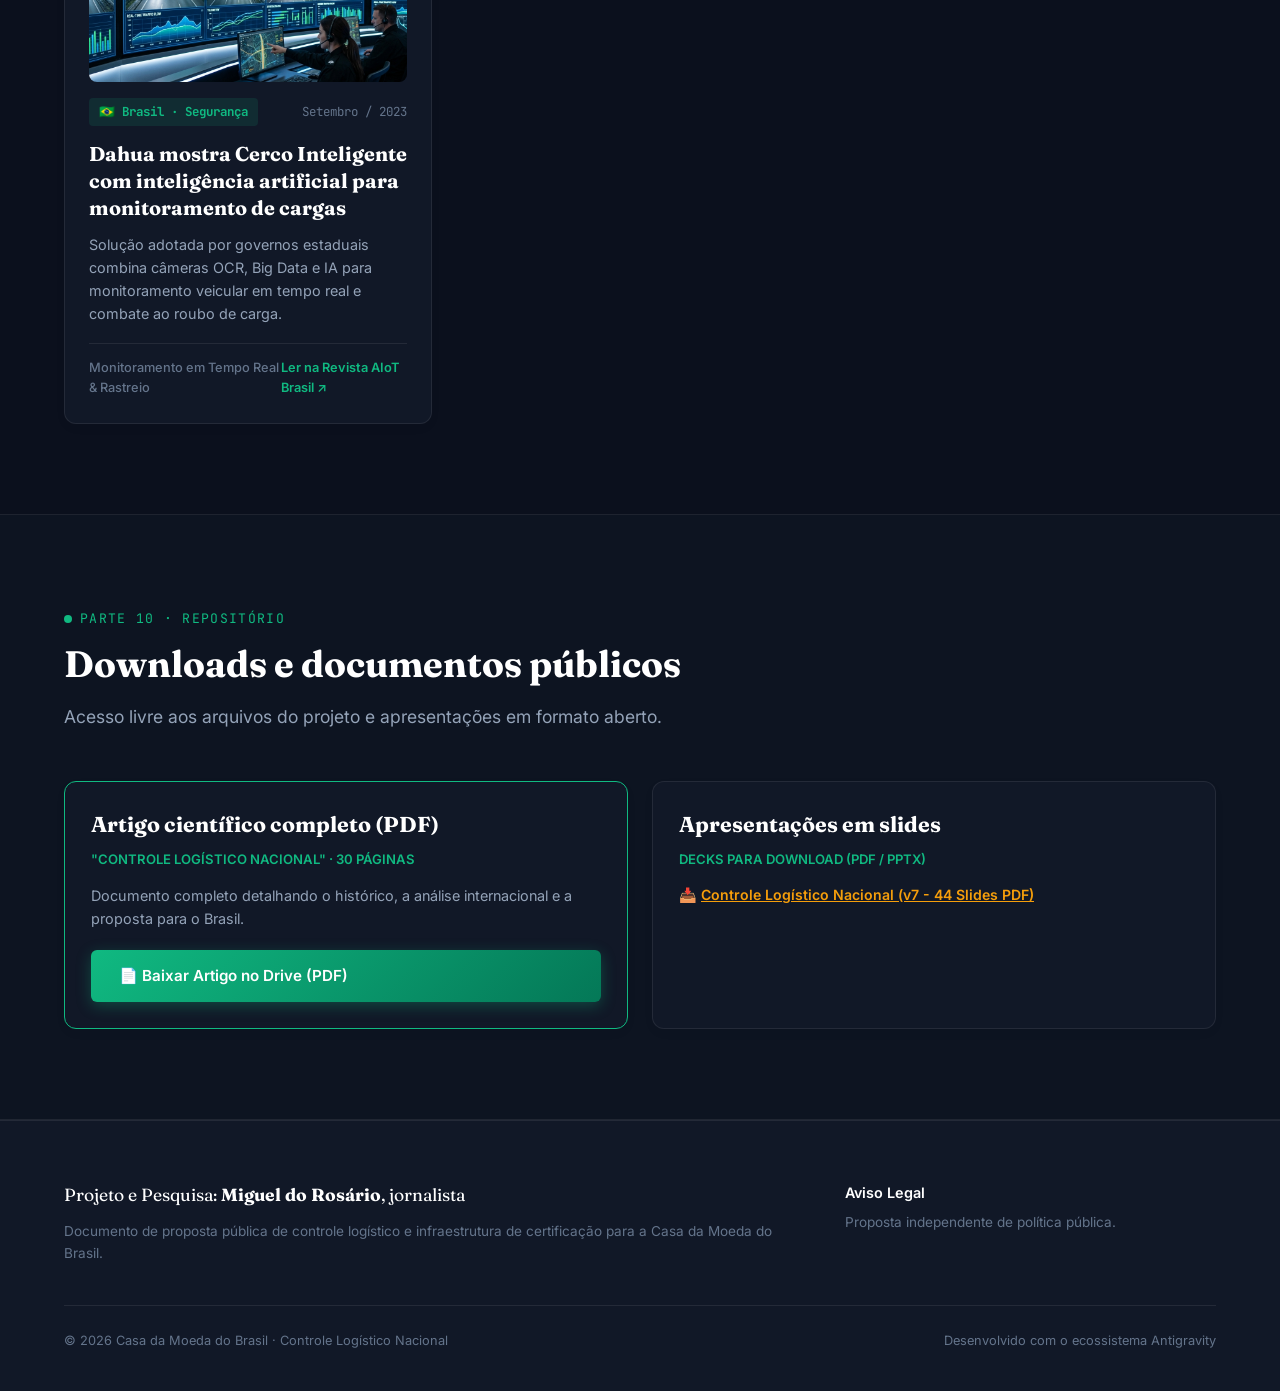
==== commit 50360b26: "fix: remover absolutamente todas as caixas de observacao/comentarios do index.html" ====
--- a/index.html
+++ b/index.html
@@ -386,21 +386,7 @@
           </p>
         </div>
 
-        <!-- Espaço de Observação Amigável (Parte 3) -->
-        <div class="observation-box" id="obs-box-parte_3" data-parte="parte_3">
-          <div class="obs-header">
-            <div class="obs-title">💬 Observações e sugestões do capítulo</div>
-            <button class="btn-add-obs" onclick="toggleObsInput('parte_3')">✍️ Deixar observação</button>
-          </div>
-          <div class="obs-input-area" id="obs-input-parte_3">
-            <textarea class="obs-textarea" id="obs-text-parte_3" placeholder="Digita aqui a sua sugestão ou observação para este capítulo..."></textarea>
-            <div class="obs-actions-row">
-              <button class="btn-mic" id="btn-mic-parte_3" onclick="toggleAudioRecording('parte_3')">🎙️ Ditar áudio</button>
-              <button class="btn-primary" style="padding: 6px 16px; font-size: 0.85rem;" onclick="saveObservation('parte_3')">Salvar observação</button>
-            </div>
-          </div>
-          <div class="obs-list" id="obs-list-parte_3"></div>
-        </div>
+
 
       </div>
     </section>
@@ -525,21 +511,7 @@
 
 
 
-        <!-- Espaço de Observação Amigável (Parte 6) -->
-        <div class="observation-box" id="obs-box-parte_6" data-parte="parte_6">
-          <div class="obs-header">
-            <div class="obs-title">💬 Observações e sugestões do capítulo</div>
-            <button class="btn-add-obs" onclick="toggleObsInput('parte_6')">✍️ Deixar observação</button>
-          </div>
-          <div class="obs-input-area" id="obs-input-parte_6">
-            <textarea class="obs-textarea" id="obs-text-parte_6" placeholder="Digita aqui a sua sugestão ou observação para este capítulo..."></textarea>
-            <div class="obs-actions-row">
-              <button class="btn-mic" id="btn-mic-parte_6" onclick="toggleAudioRecording('parte_6')">🎙️ Ditar áudio</button>
-              <button class="btn-primary" style="padding: 6px 16px; font-size: 0.85rem;" onclick="saveObservation('parte_6')">Salvar observação</button>
-            </div>
-          </div>
-          <div class="obs-list" id="obs-list-parte_6"></div>
-        </div>
+
 
       </div>
     </section>
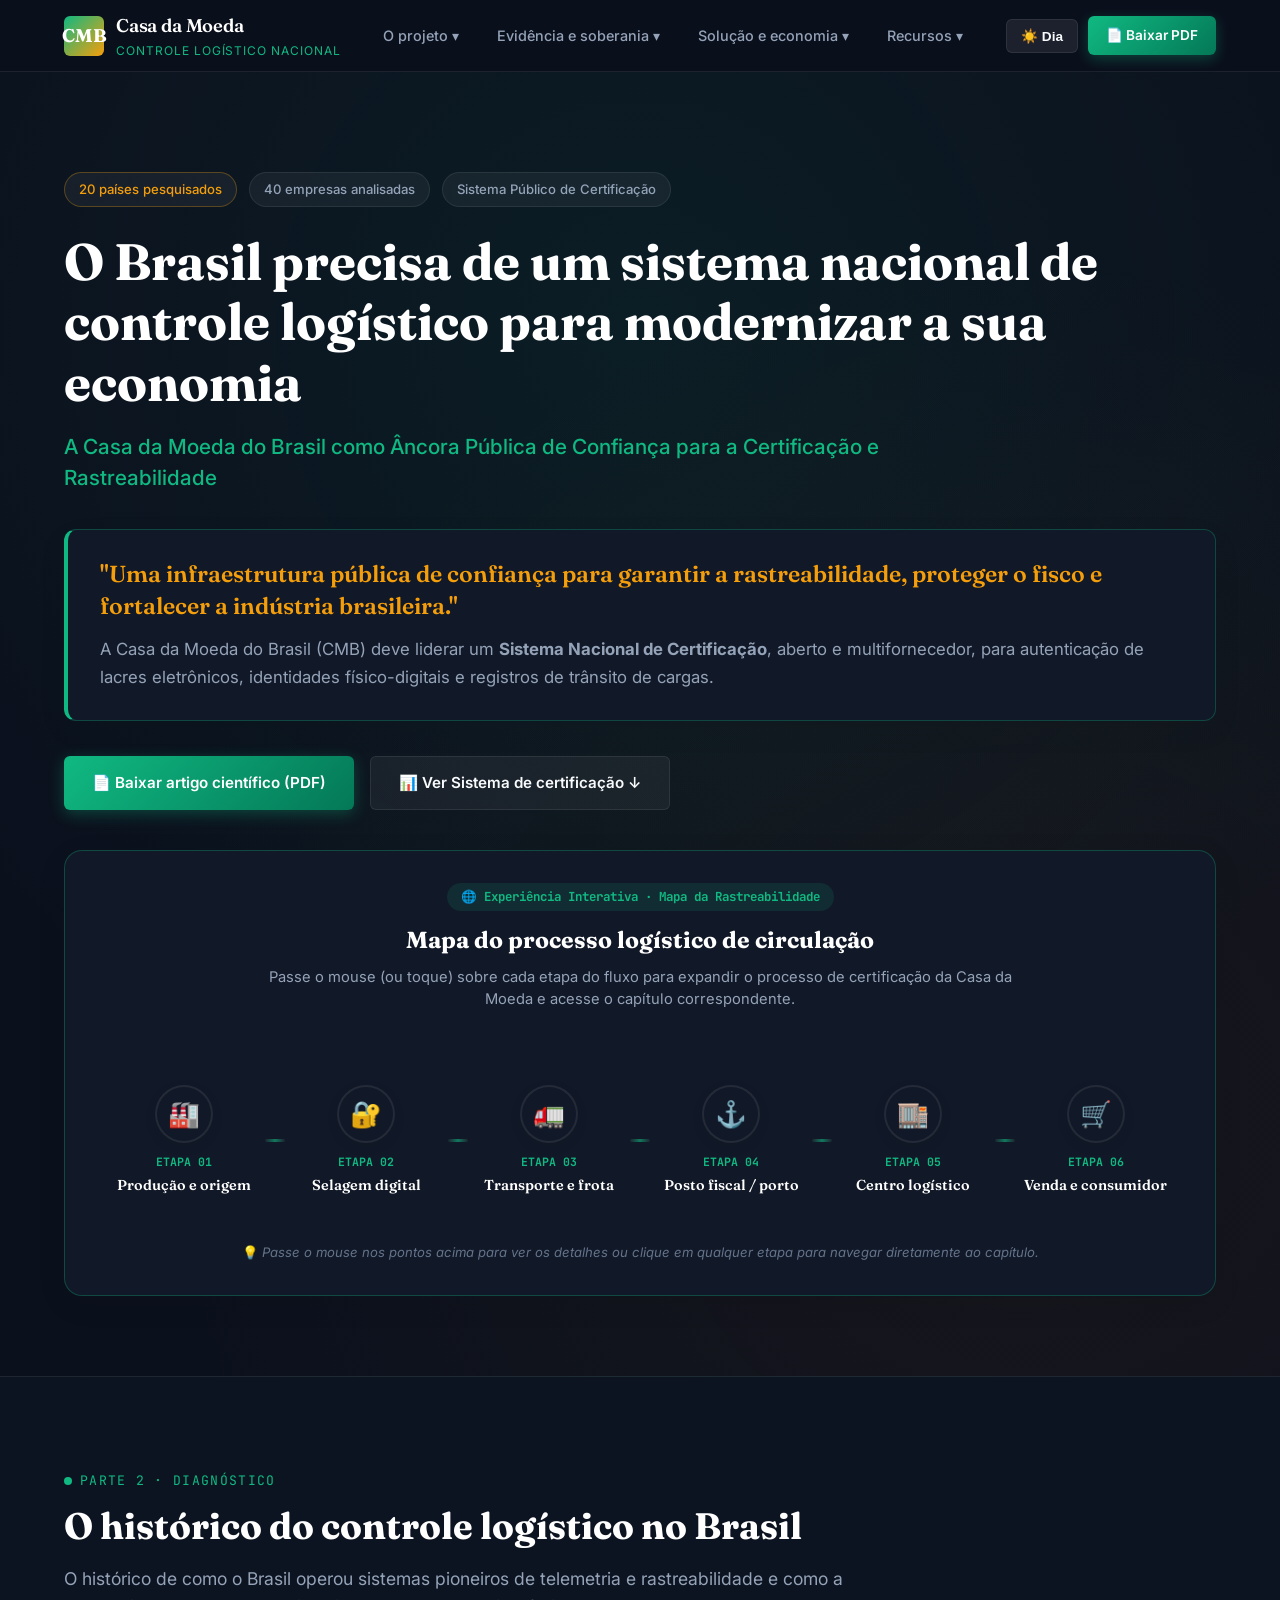
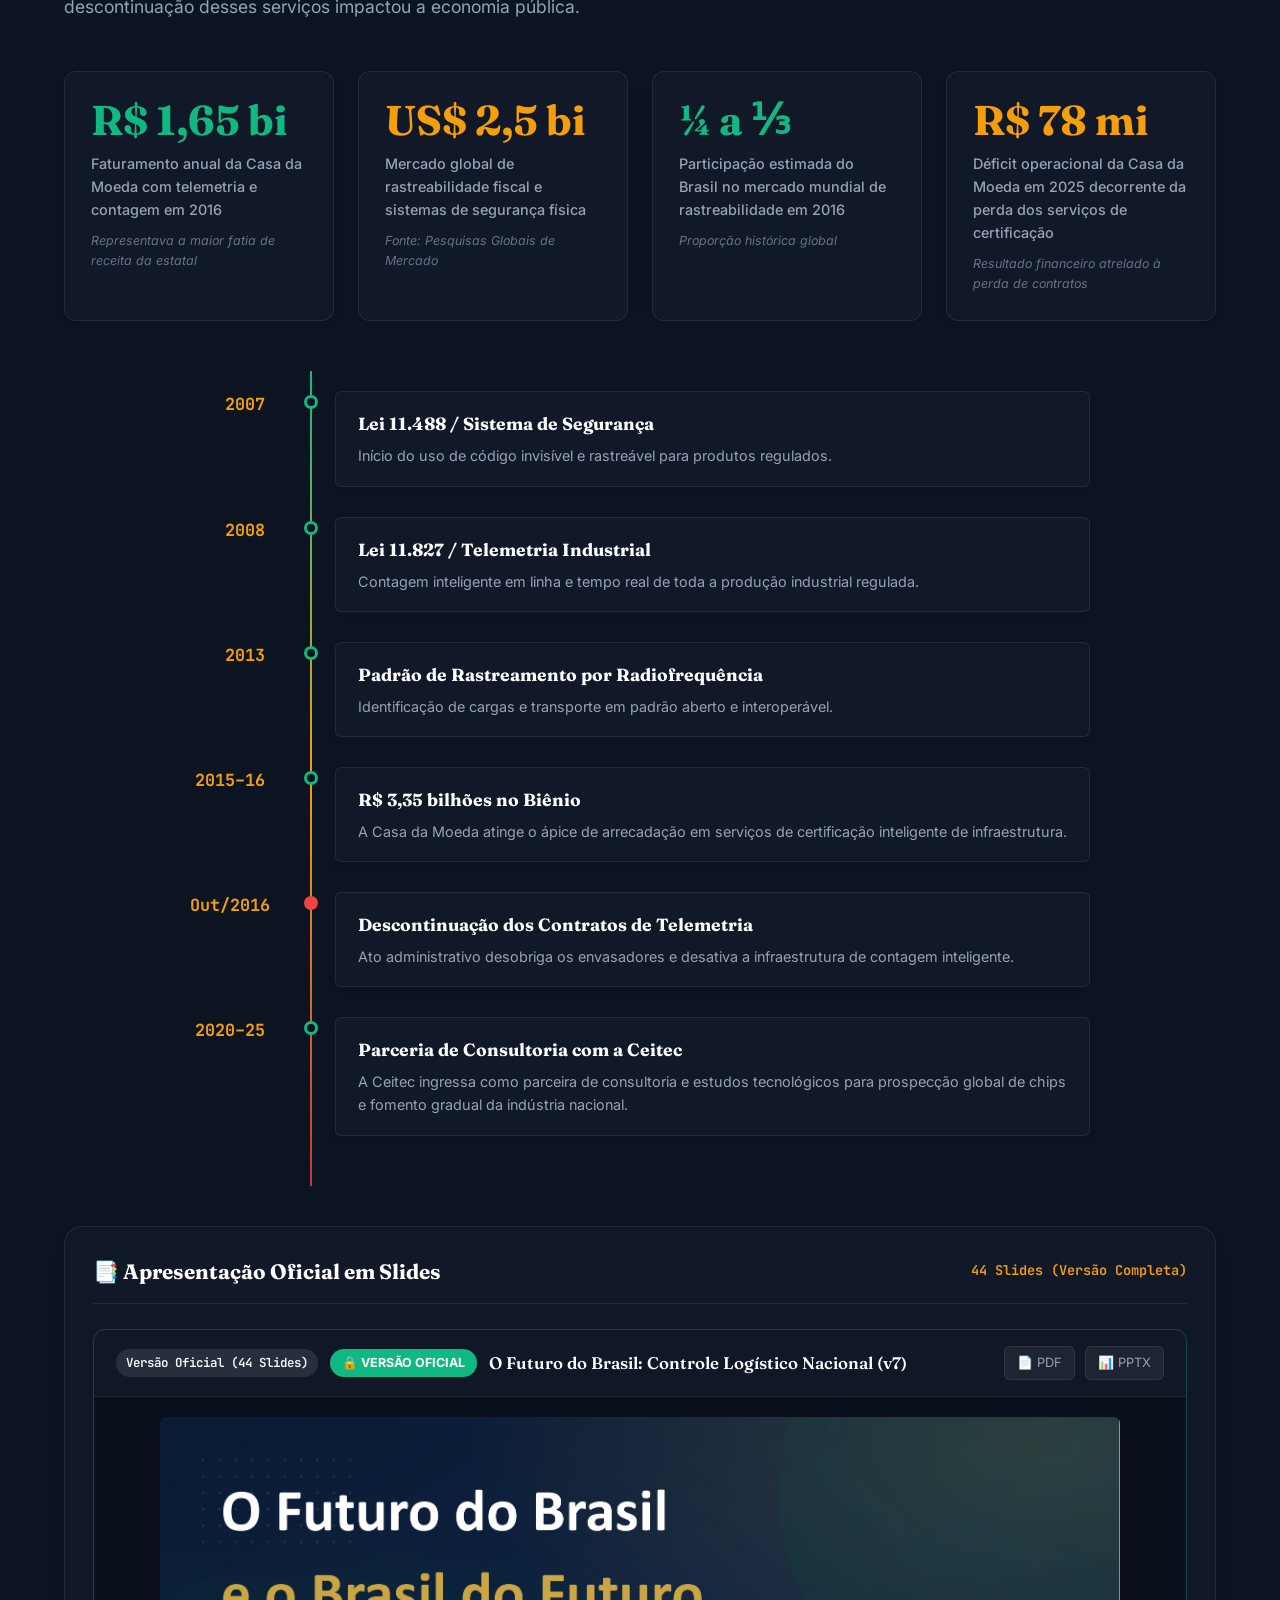
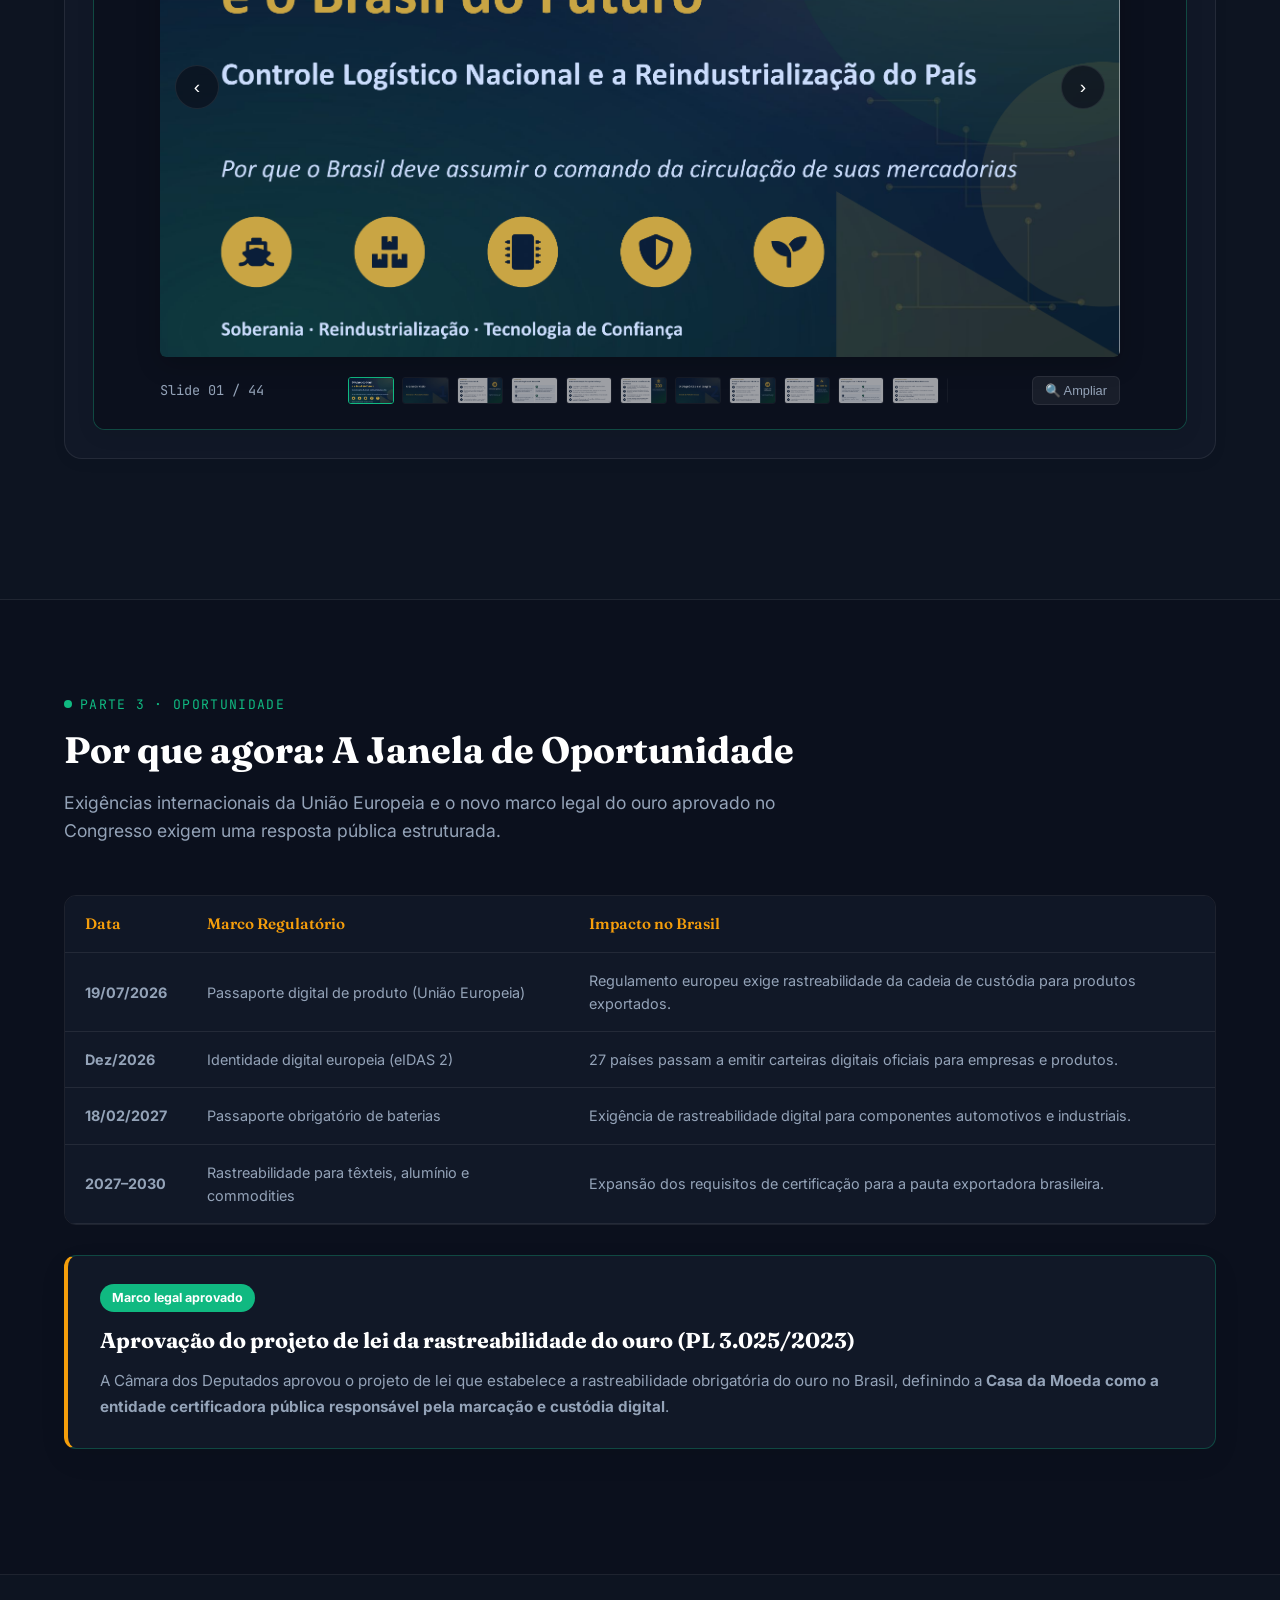
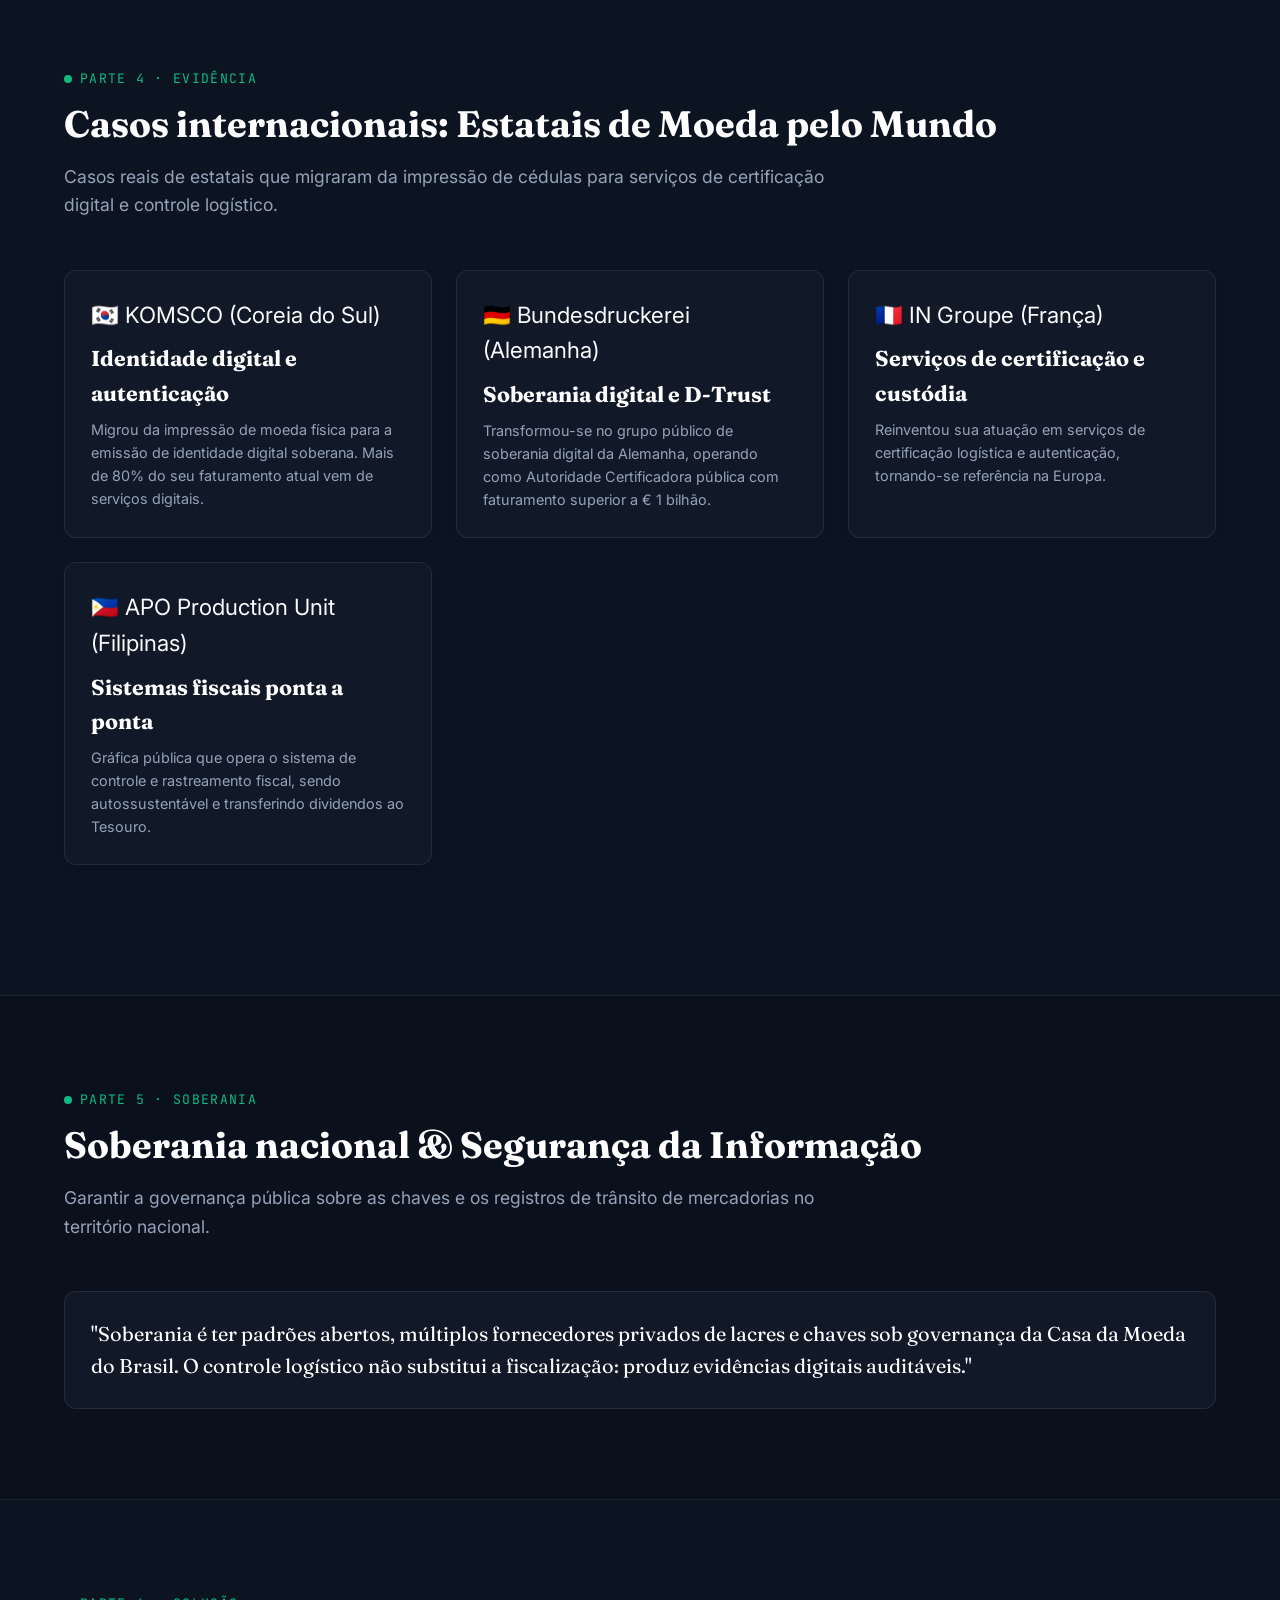
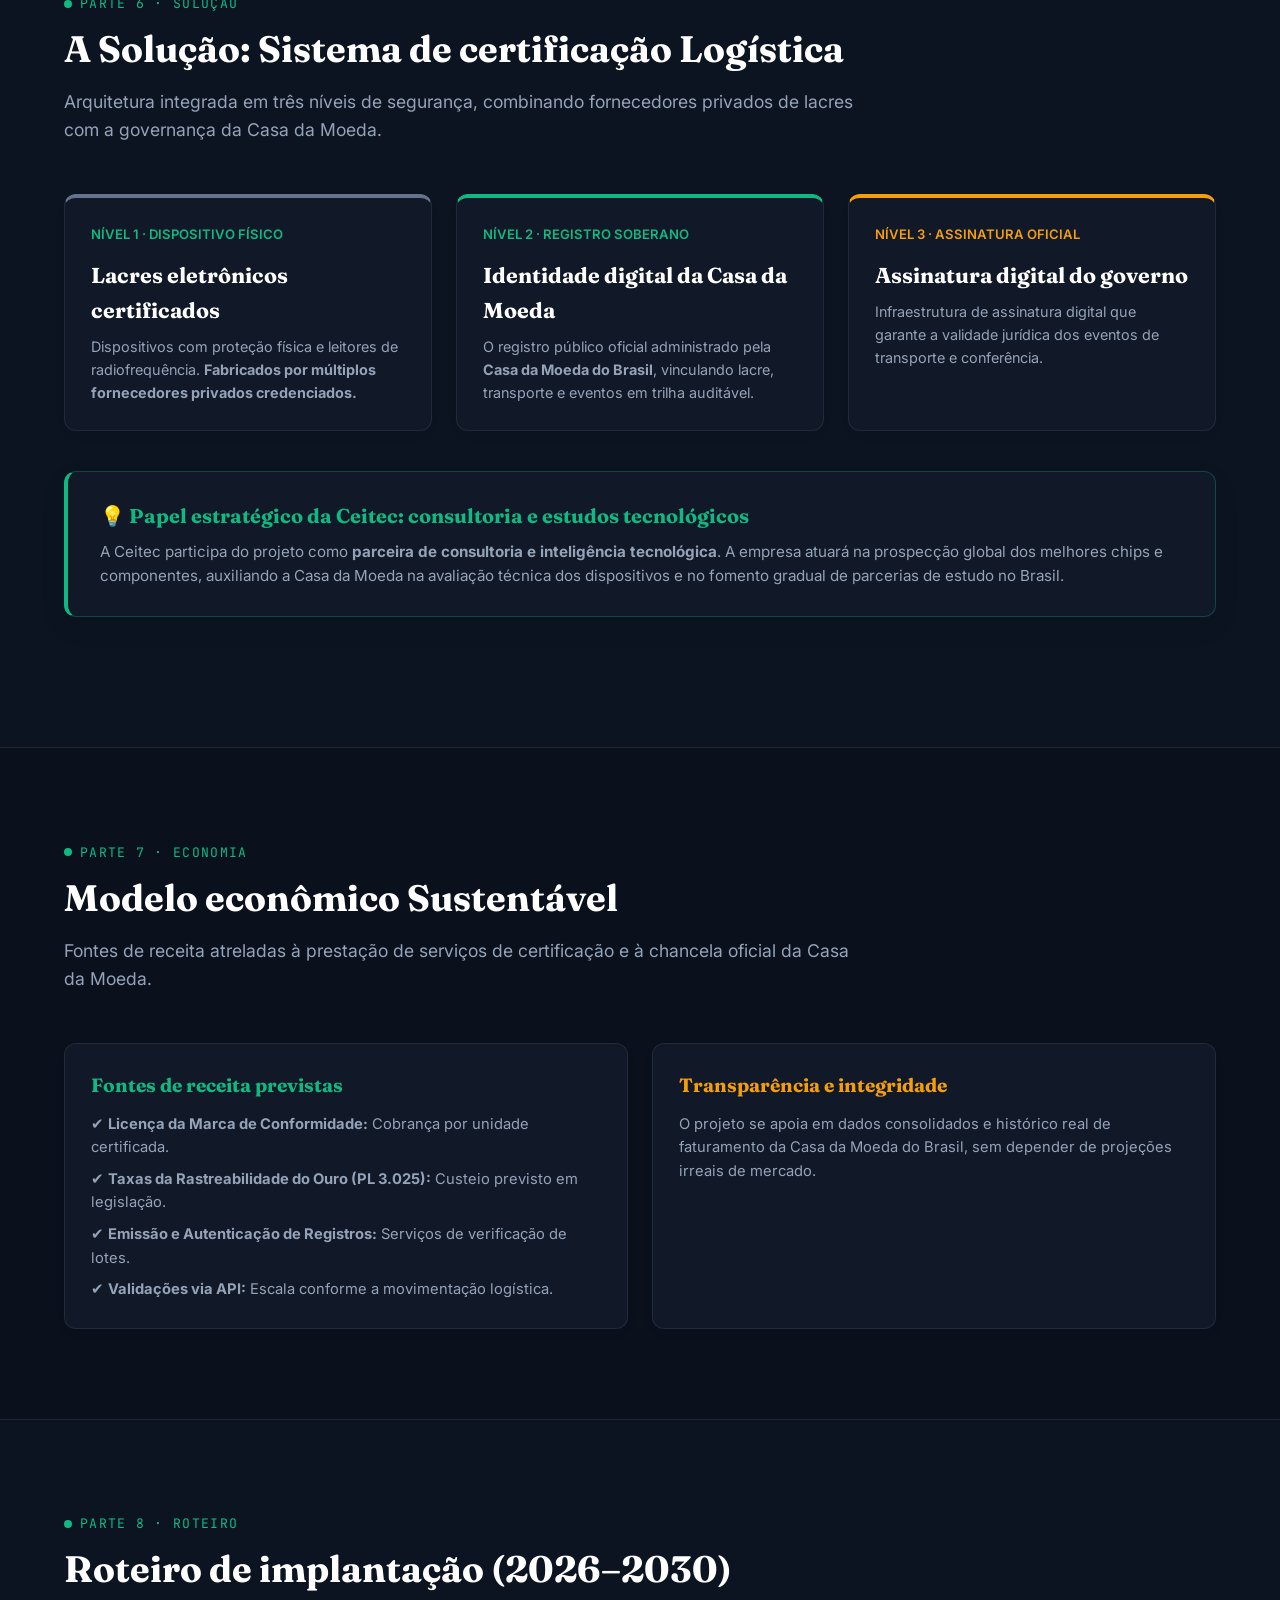
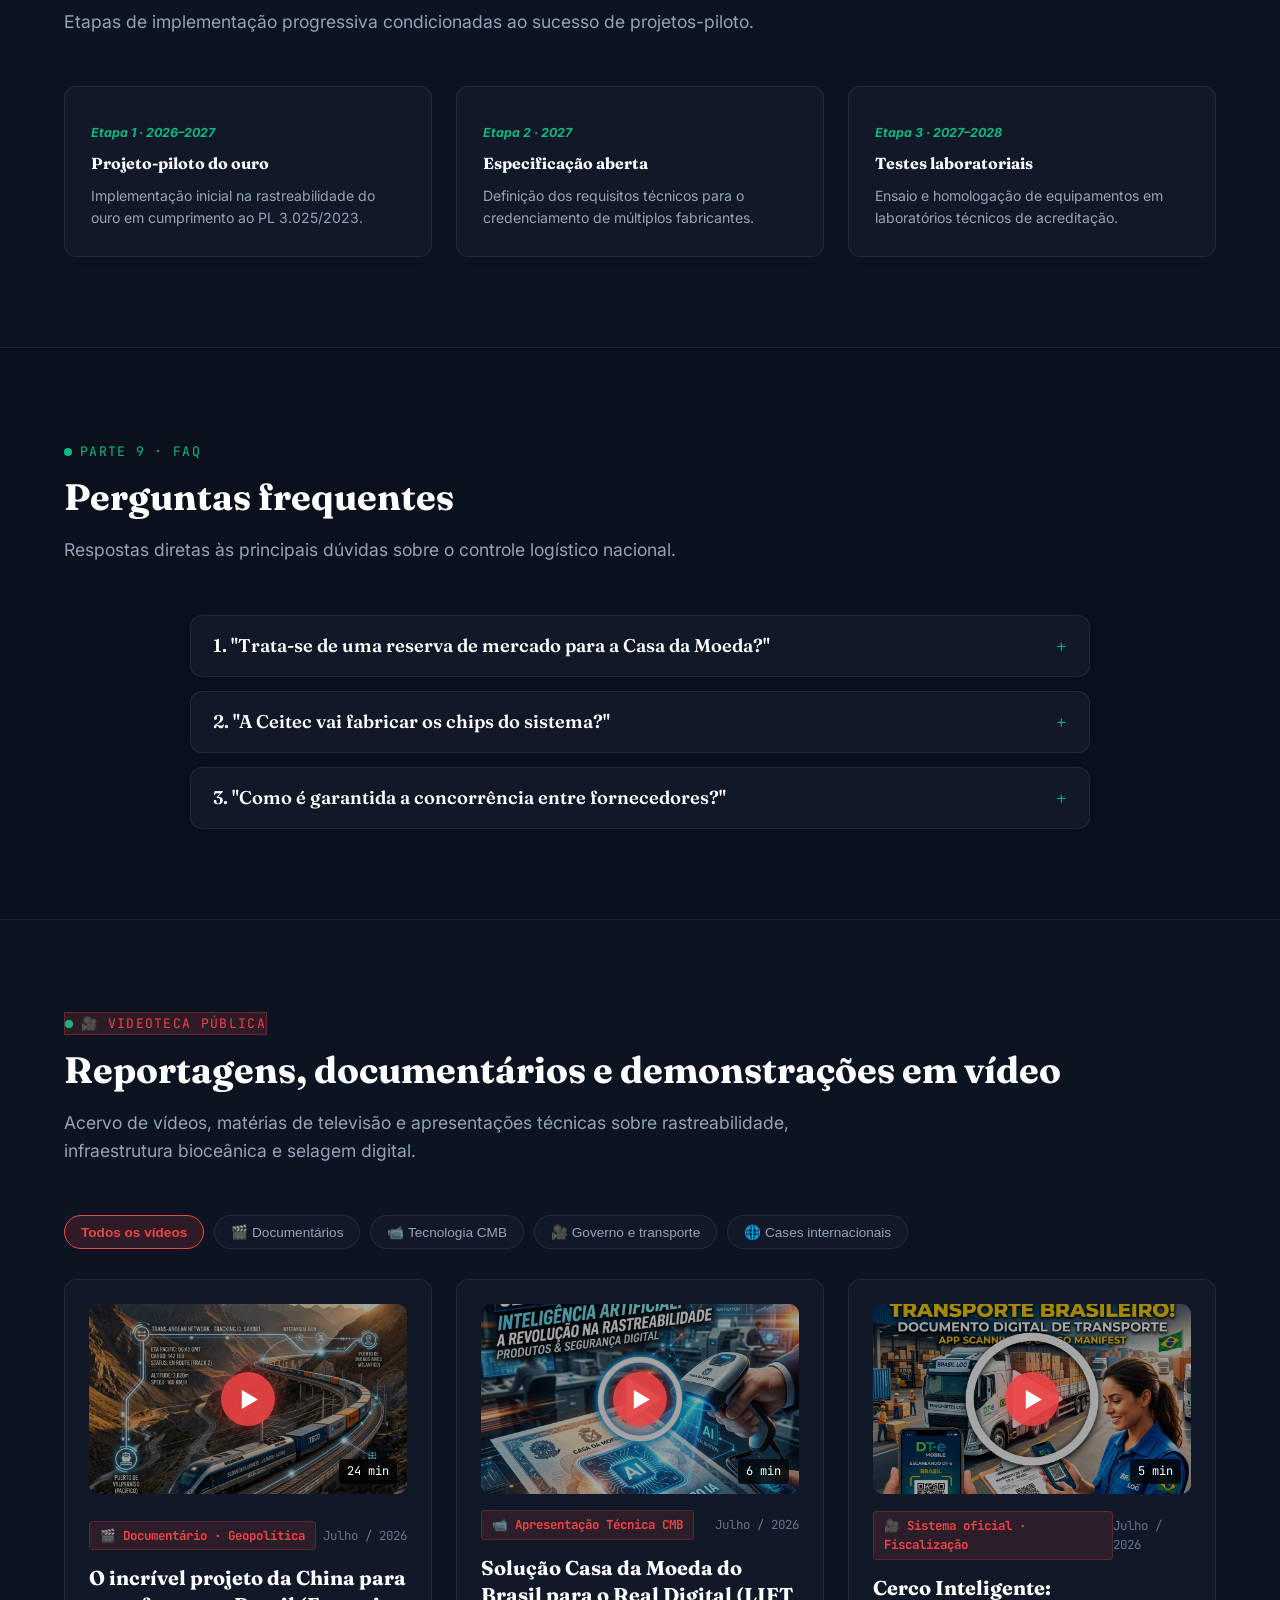
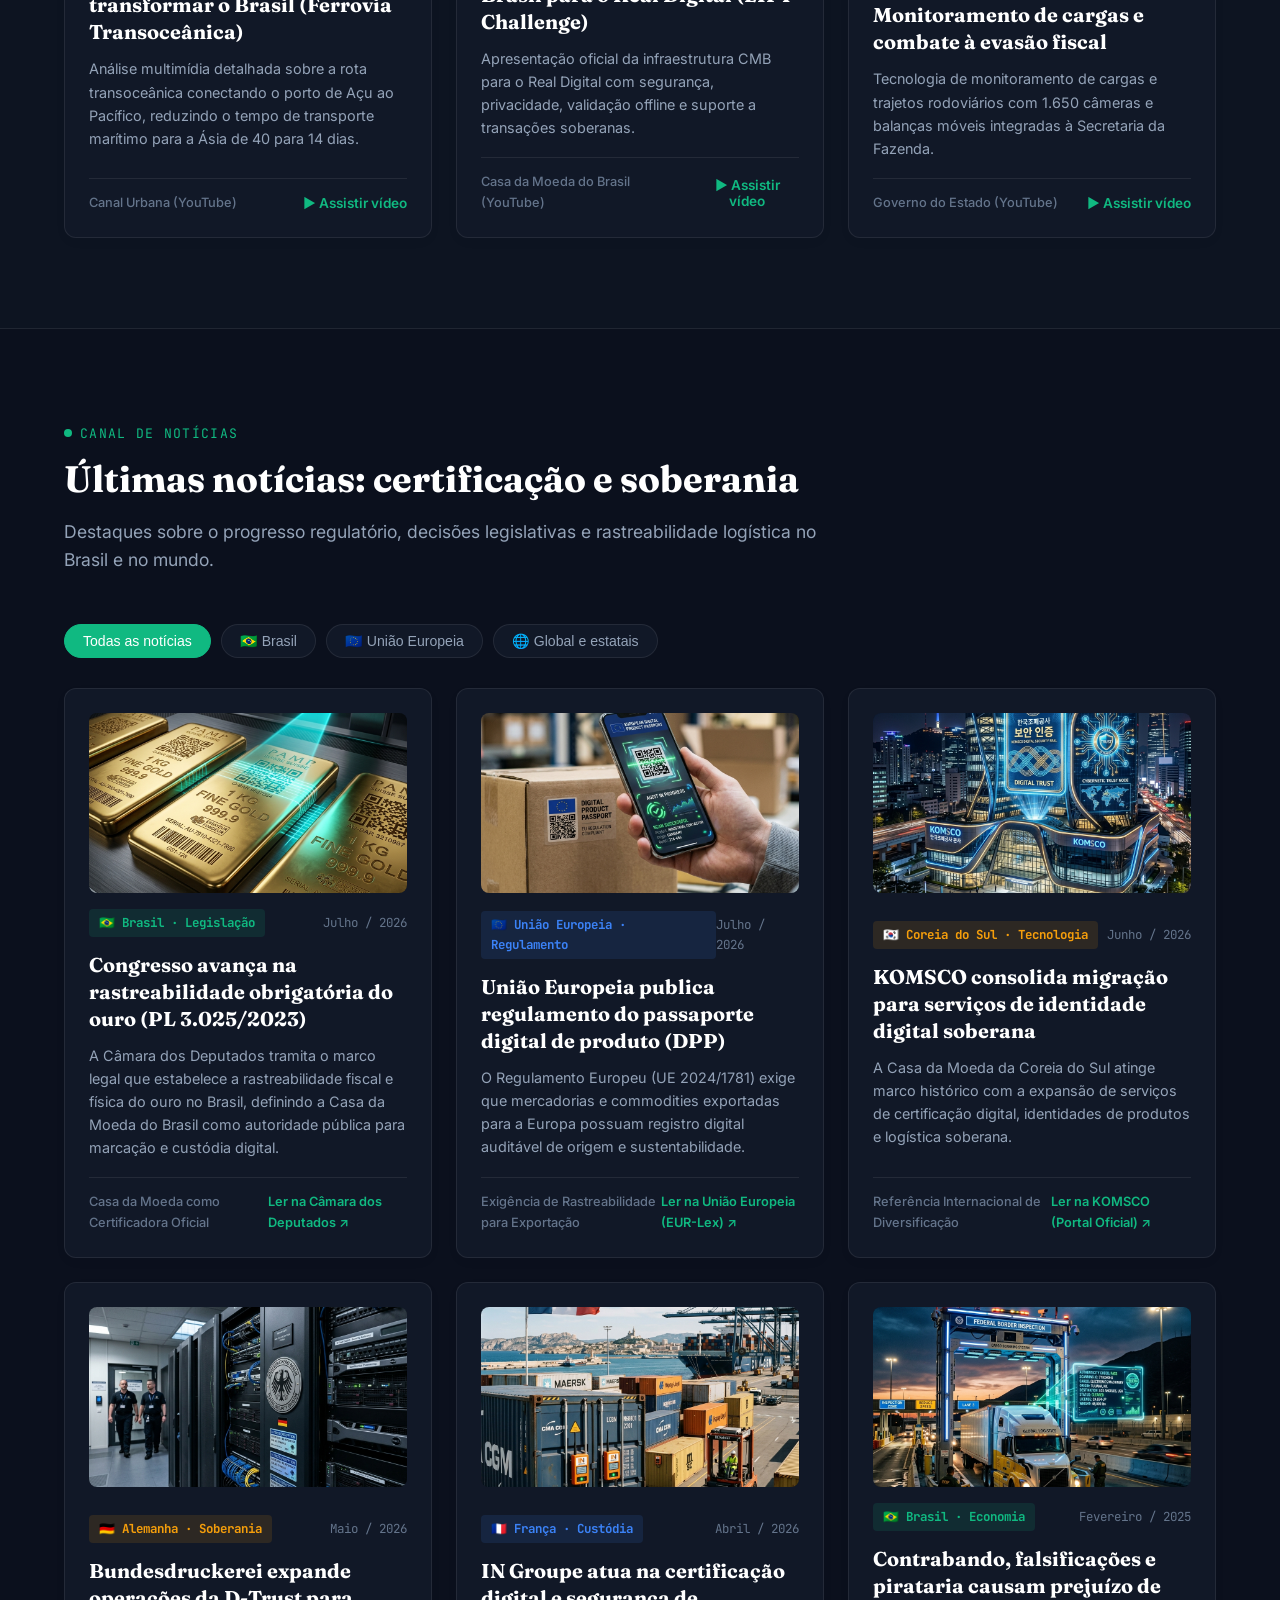
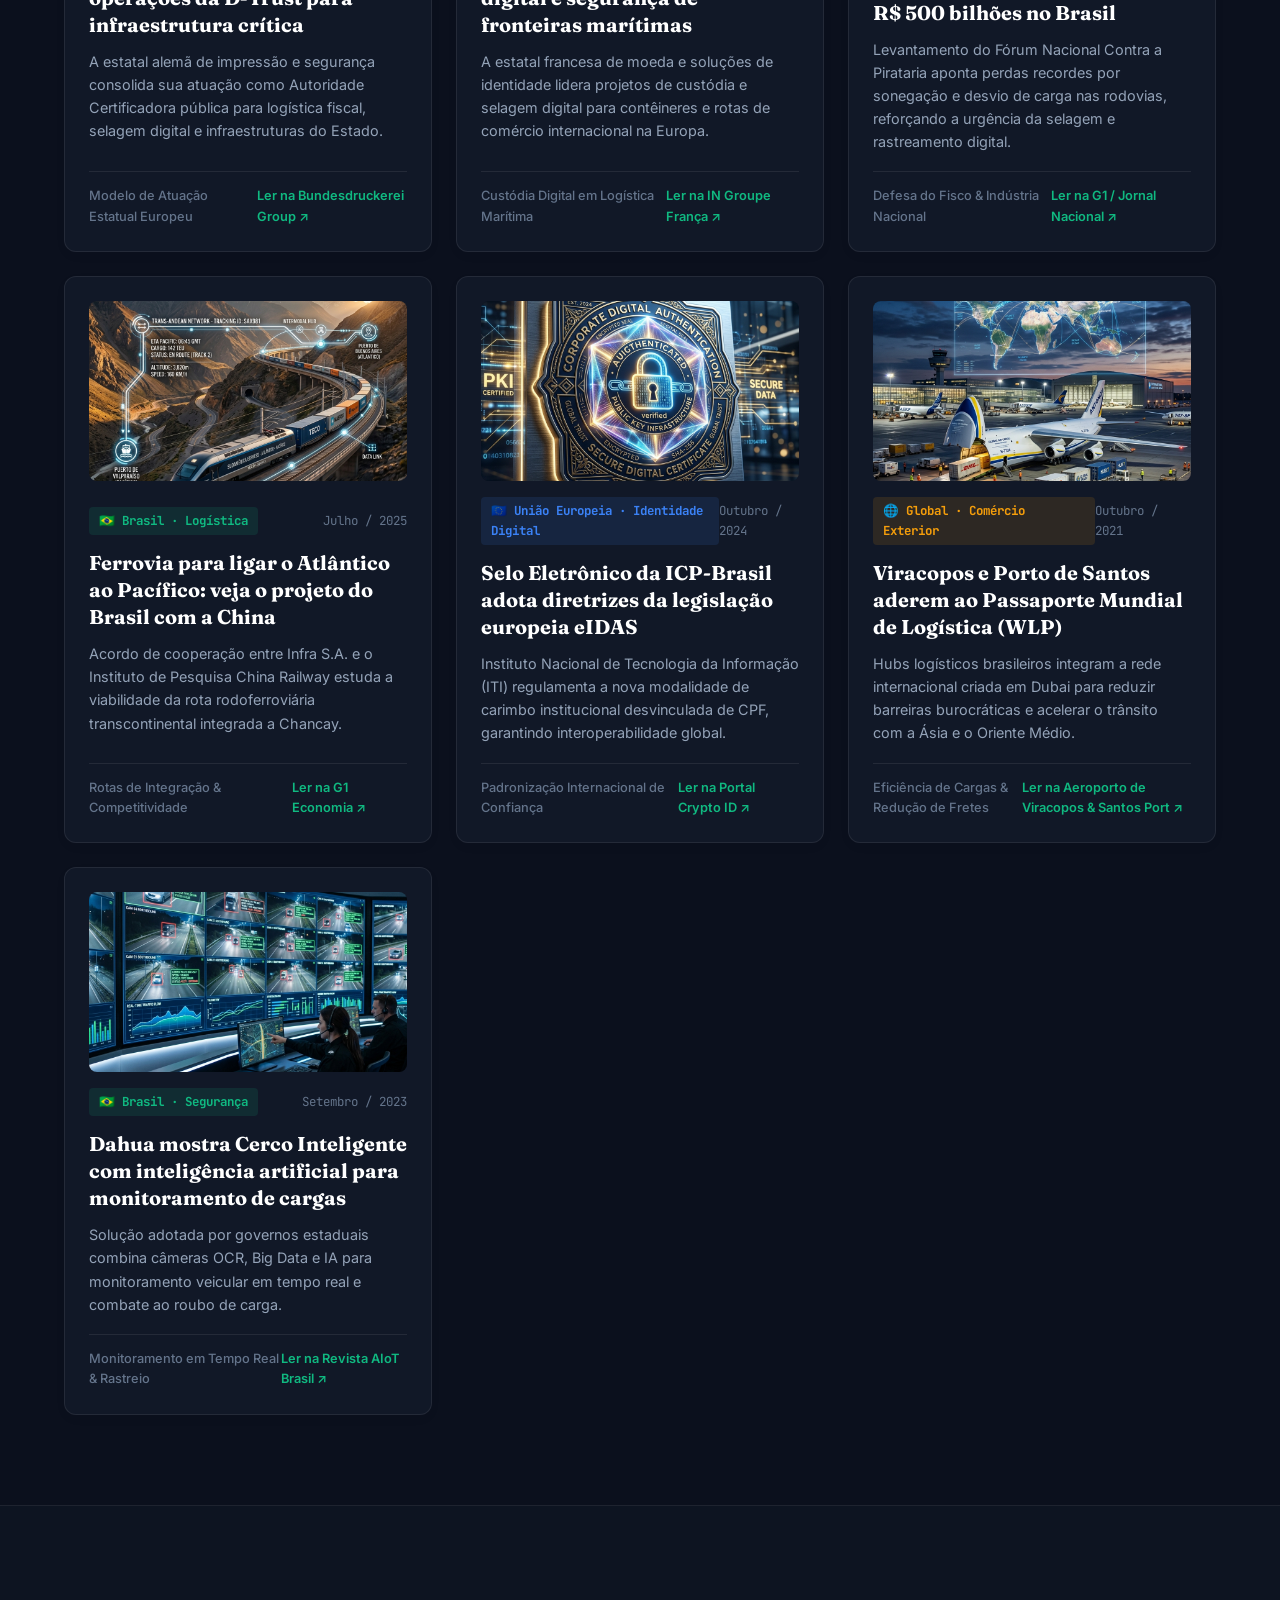
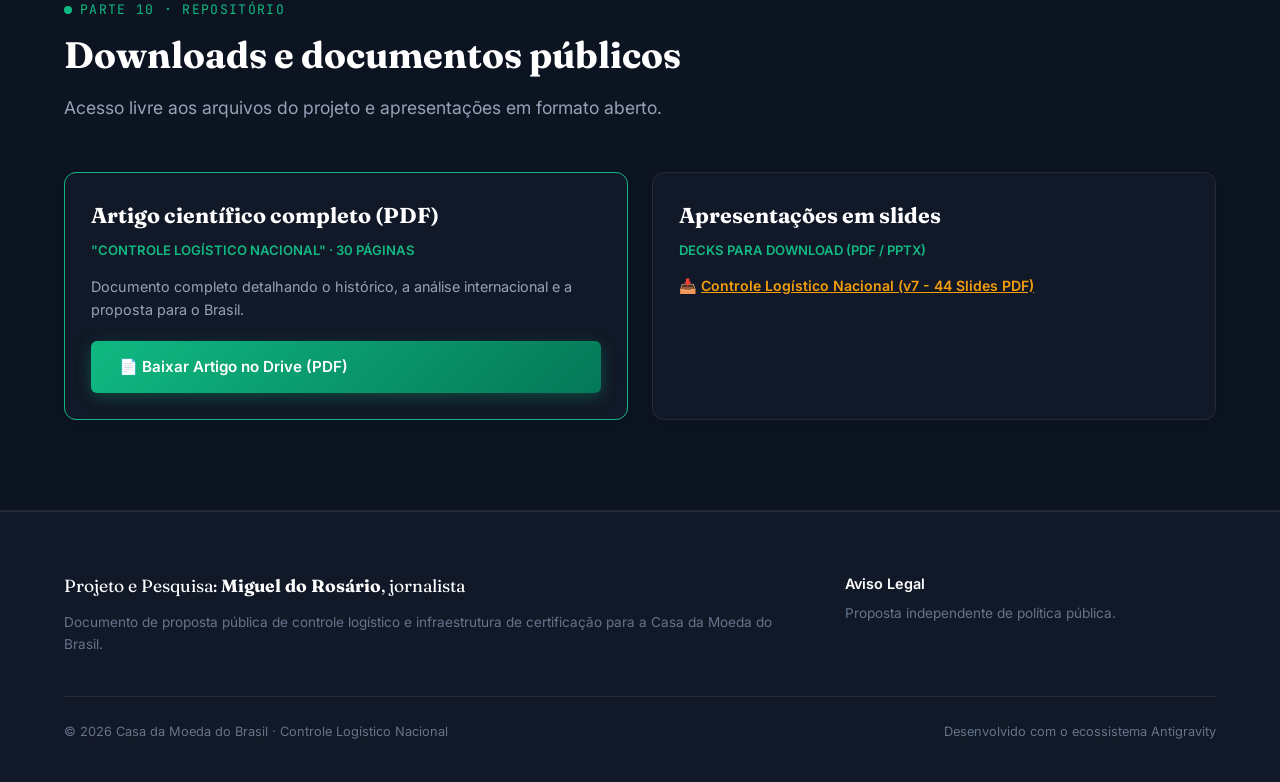
==== commit 55ecc71d: "feat: adicionar navegacao completa com setas, contador e suporte a teclado no modal de slides amplia" ====
--- a/index.html
+++ b/index.html
@@ -744,8 +744,15 @@
 
   <!-- Modal Fullscreen Slide -->
   <div id="slide-modal" class="modal-overlay">
-    <button id="modal-close" class="modal-close-btn">&times;</button>
-    <img id="modal-img" src="" alt="Slide Zoom" class="modal-content-img">
+    <button id="modal-close" class="modal-close-btn" onclick="closeFullscreenModal()">&times;</button>
+    <div class="slide-modal-container">
+      <button class="slide-modal-btn slide-modal-prev" onclick="changeFullscreenSlide(-1)" title="Slide Anterior (Seta Esquerda)">‹</button>
+      <div class="slide-modal-img-wrapper">
+        <img id="modal-img" src="" alt="Slide Zoom" class="modal-content-img" onclick="changeFullscreenSlide(1)" style="cursor: pointer;">
+        <div id="modal-slide-counter" class="slide-modal-counter">Slide 01 / 44</div>
+      </div>
+      <button class="slide-modal-btn slide-modal-next" onclick="changeFullscreenSlide(1)" title="Próximo Slide (Seta Direita)">›</button>
+    </div>
   </div>
 
   <!-- Modal Video Player -->
--- a/styles.css
+++ b/styles.css
@@ -1231,11 +1231,104 @@
   position: absolute;
   top: 20px;
   right: 30px;
-  background: none;
-  border: none;
+  background: rgba(0, 0, 0, 0.5);
+  border: 1px solid rgba(255, 255, 255, 0.2);
   color: #fff;
-  font-size: 2.5rem;
+  font-size: 2rem;
+  width: 44px;
+  height: 44px;
+  border-radius: 50%;
   cursor: pointer;
+  z-index: 2020;
+  display: flex;
+  align-items: center;
+  justify-content: center;
+  transition: var(--transition);
+}
+
+.modal-close-btn:hover {
+  background: var(--accent-gold);
+  color: #000;
+  border-color: var(--accent-gold);
+}
+
+.slide-modal-container {
+  position: relative;
+  display: flex;
+  align-items: center;
+  justify-content: center;
+  width: 100%;
+  height: 100%;
+  max-width: 1300px;
+}
+
+.slide-modal-img-wrapper {
+  position: relative;
+  display: flex;
+  flex-direction: column;
+  align-items: center;
+  justify-content: center;
+  max-width: 90vw;
+  max-height: 85vh;
+}
+
+.slide-modal-btn {
+  position: absolute;
+  top: 50%;
+  transform: translateY(-50%);
+  background: rgba(0, 0, 0, 0.7);
+  color: #ffffff;
+  border: 1px solid rgba(255, 255, 255, 0.3);
+  width: 56px;
+  height: 56px;
+  border-radius: 50%;
+  font-size: 2.2rem;
+  cursor: pointer;
+  display: flex;
+  align-items: center;
+  justify-content: center;
+  transition: all 0.2s ease;
+  z-index: 2010;
+  user-select: none;
+  line-height: 1;
+}
+
+.slide-modal-btn:hover {
+  background: var(--primary-emerald);
+  color: #ffffff;
+  border-color: var(--primary-emerald);
+  transform: translateY(-50%) scale(1.12);
+  box-shadow: 0 0 20px rgba(16, 185, 129, 0.4);
+}
+
+.slide-modal-prev {
+  left: -20px;
+}
+
+.slide-modal-next {
+  right: -20px;
+}
+
+@media (max-width: 768px) {
+  .slide-modal-prev { left: 5px; }
+  .slide-modal-next { right: 5px; }
+  .slide-modal-btn { width: 44px; height: 44px; font-size: 1.6rem; }
+}
+
+.slide-modal-counter {
+  position: absolute;
+  bottom: -40px;
+  left: 50%;
+  transform: translateX(-50%);
+  background: rgba(0, 0, 0, 0.85);
+  color: #ffffff;
+  padding: 6px 18px;
+  border-radius: 20px;
+  font-size: 0.88rem;
+  font-weight: 600;
+  border: 1px solid rgba(255, 255, 255, 0.2);
+  letter-spacing: 0.5px;
+  white-space: nowrap;
 }
 
 /* --------------------------------------------------------------------------
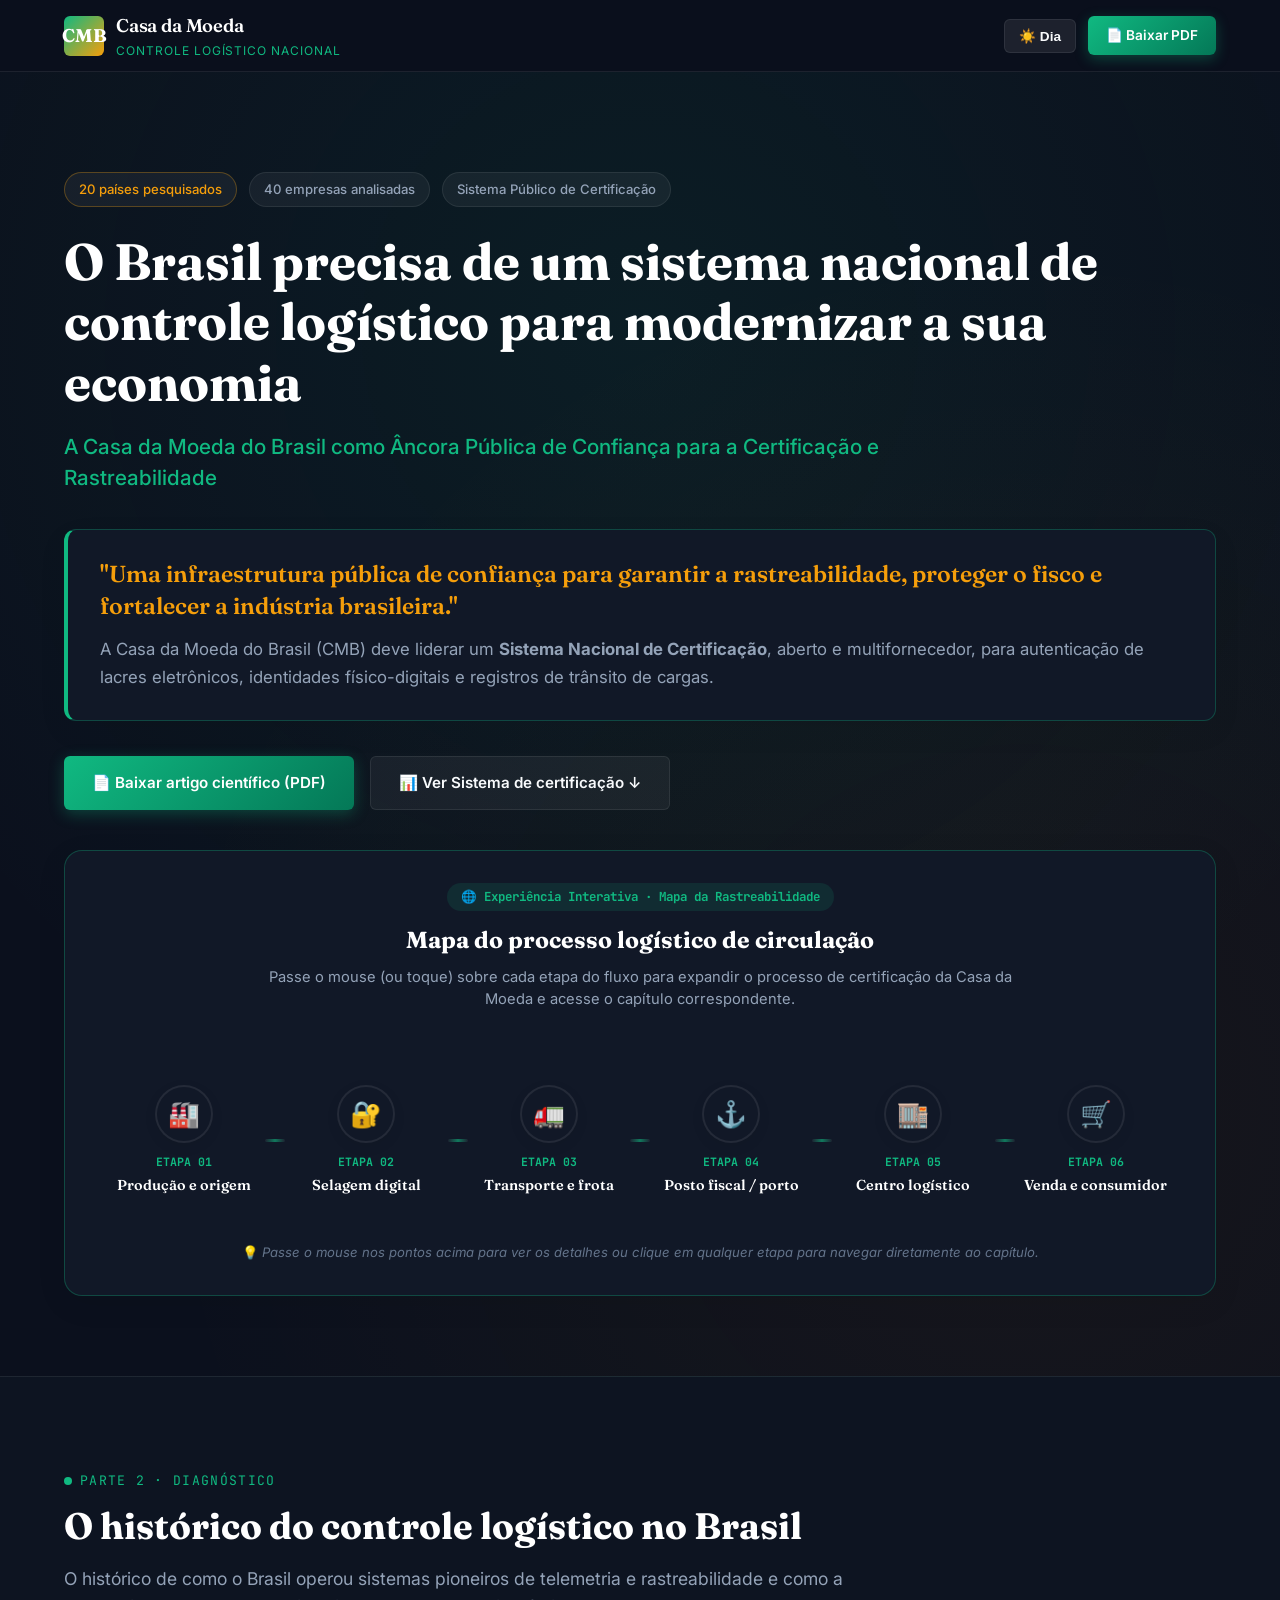
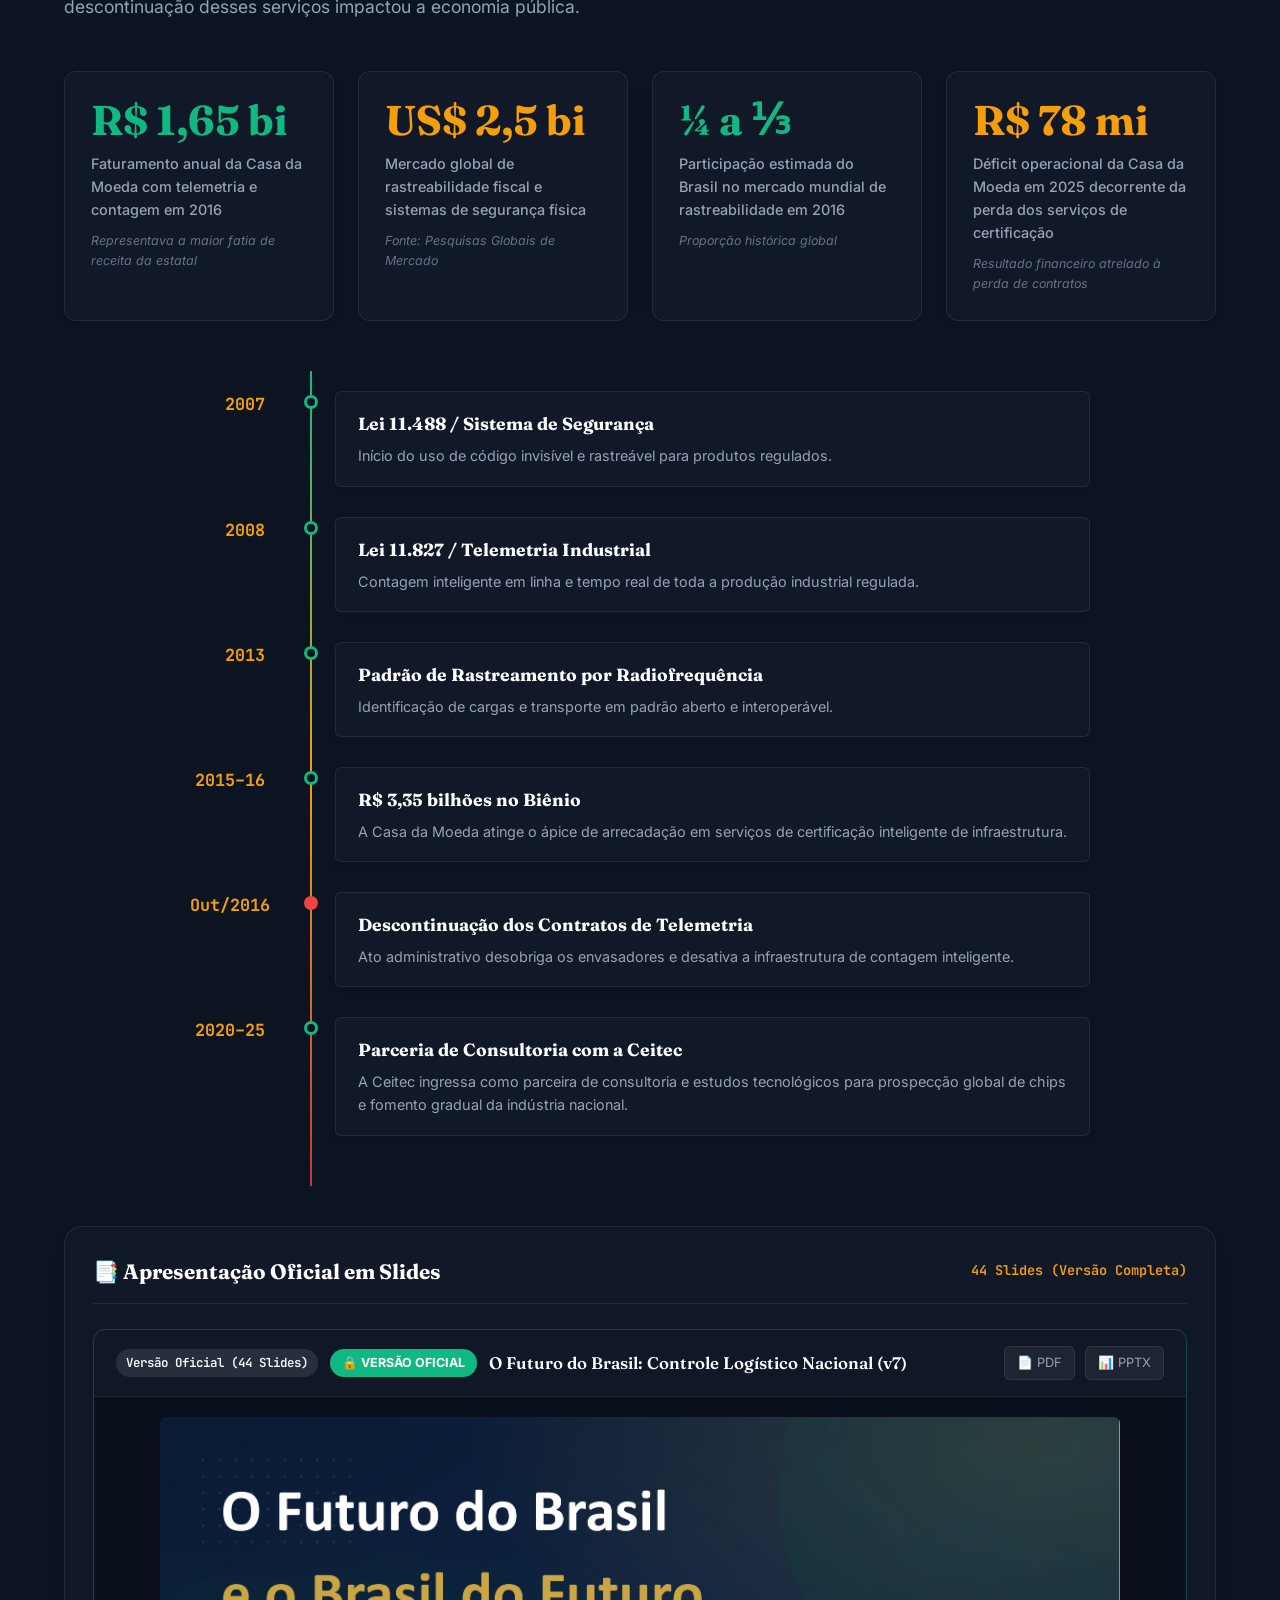
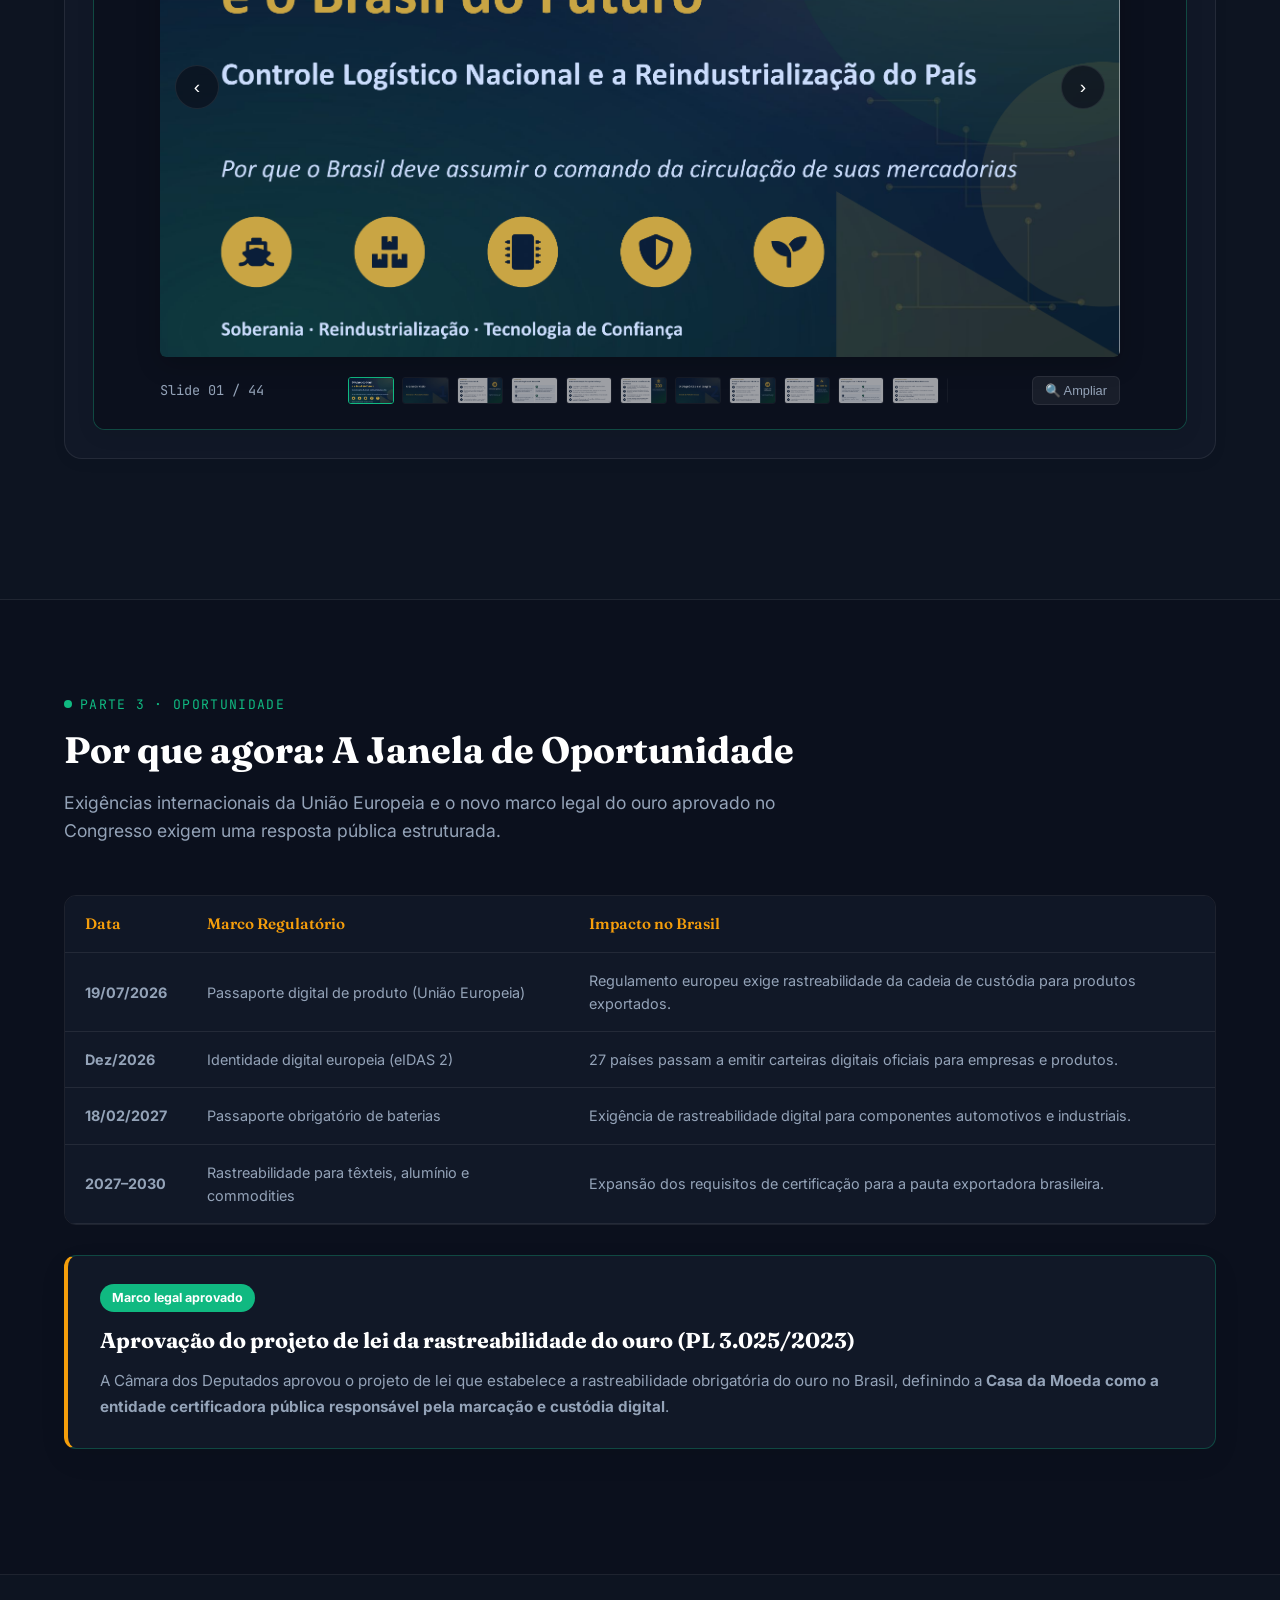
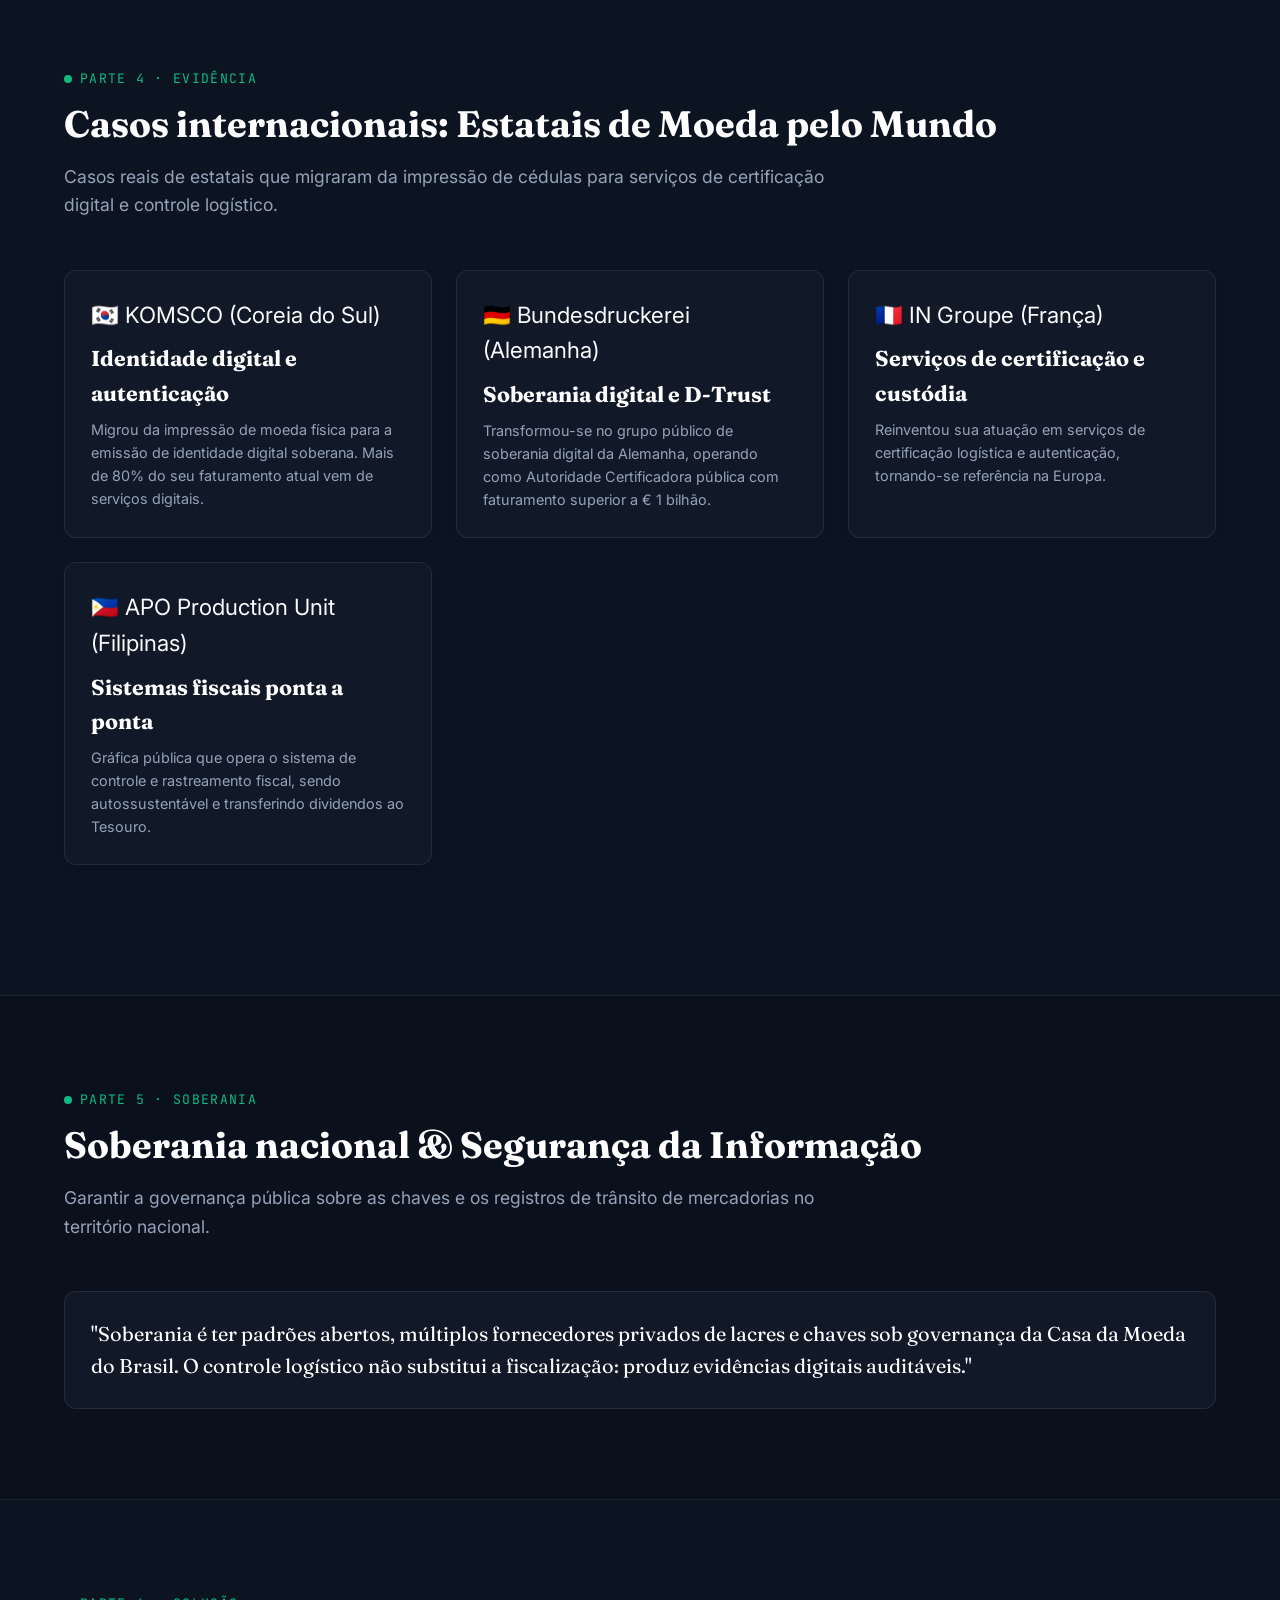
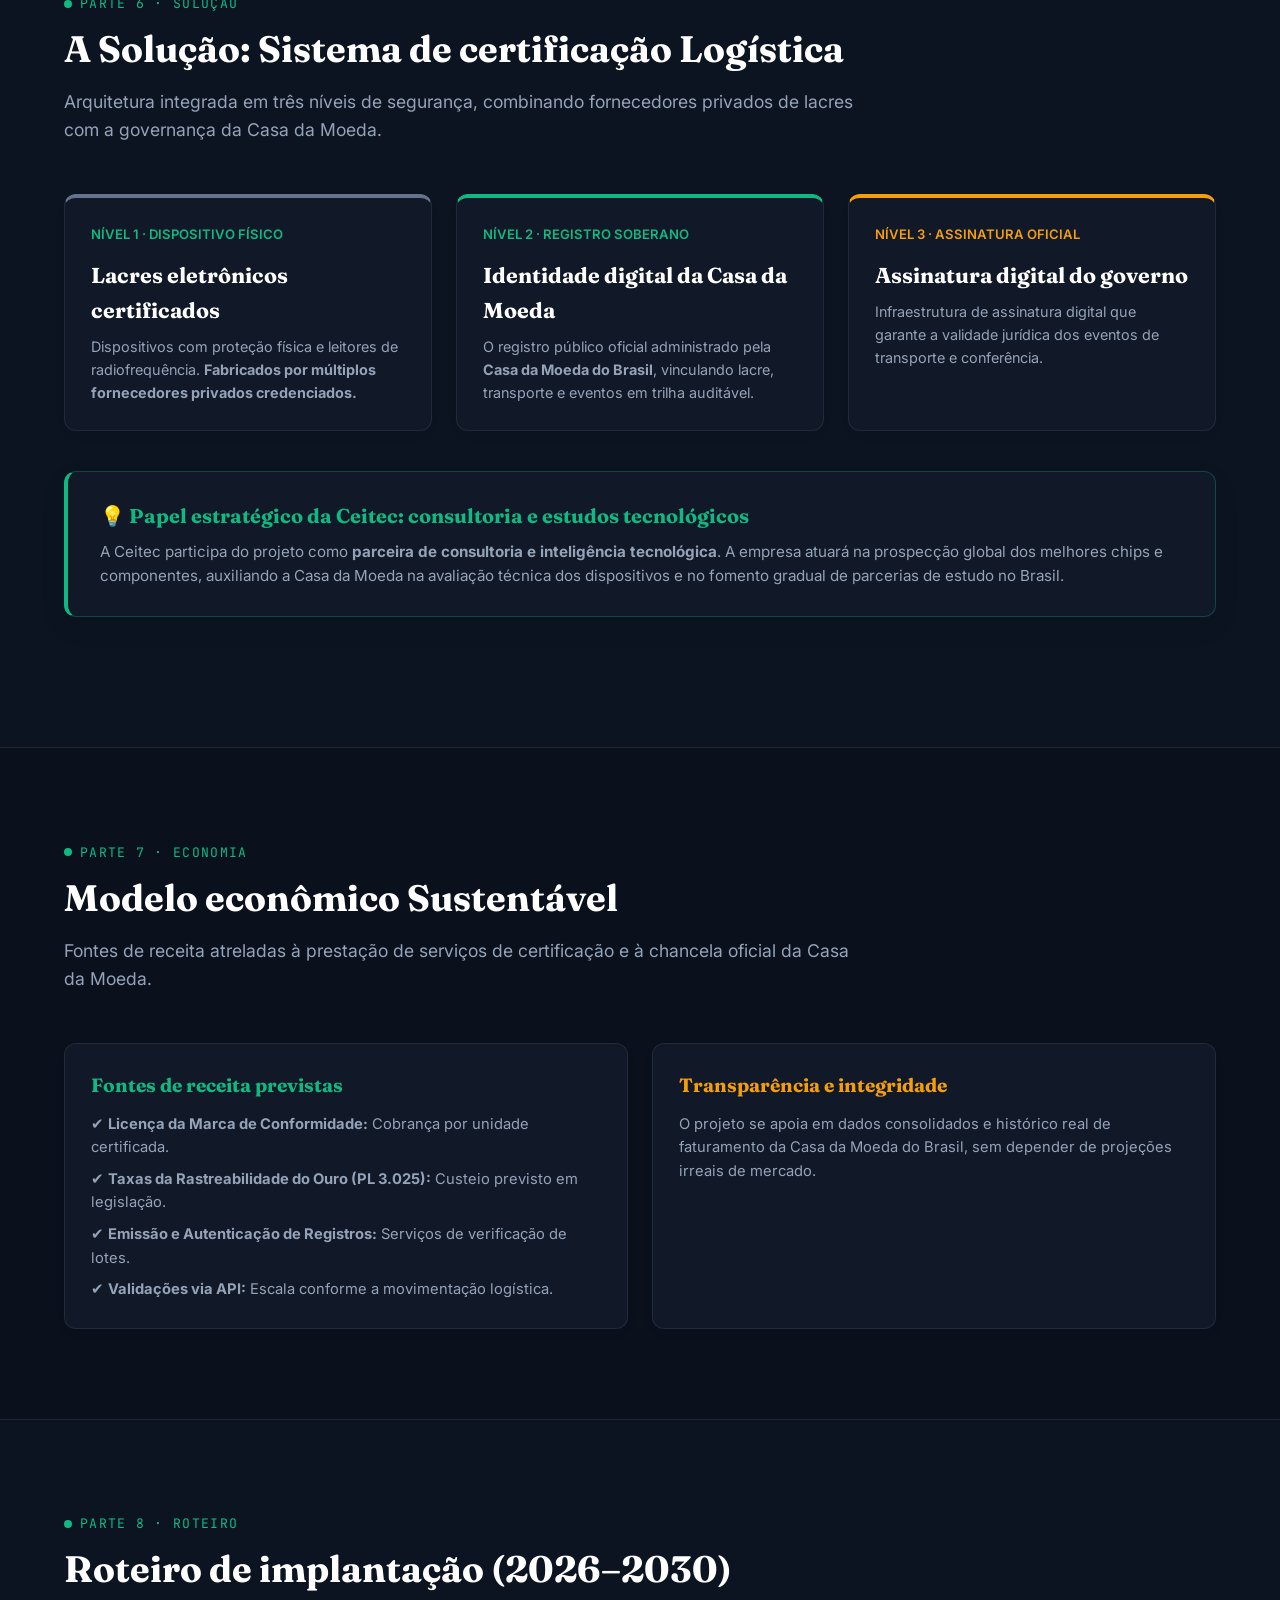
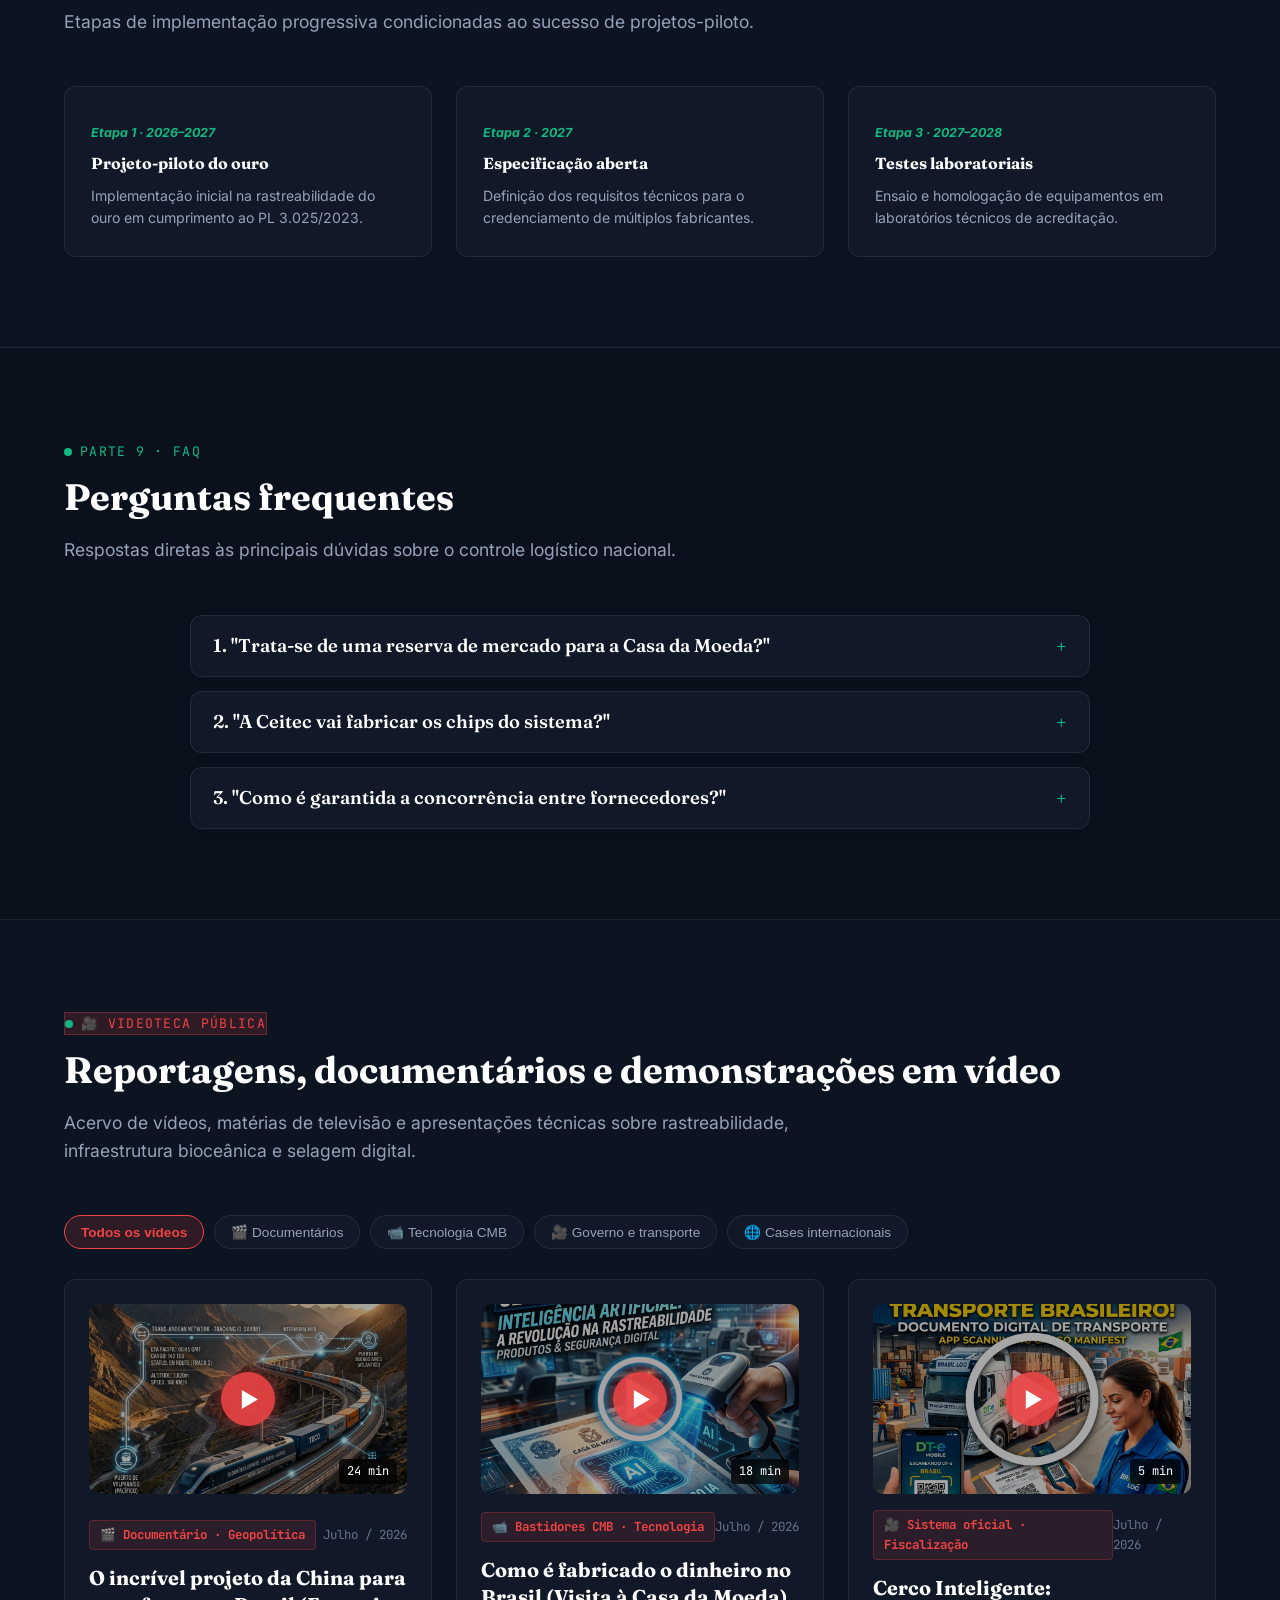
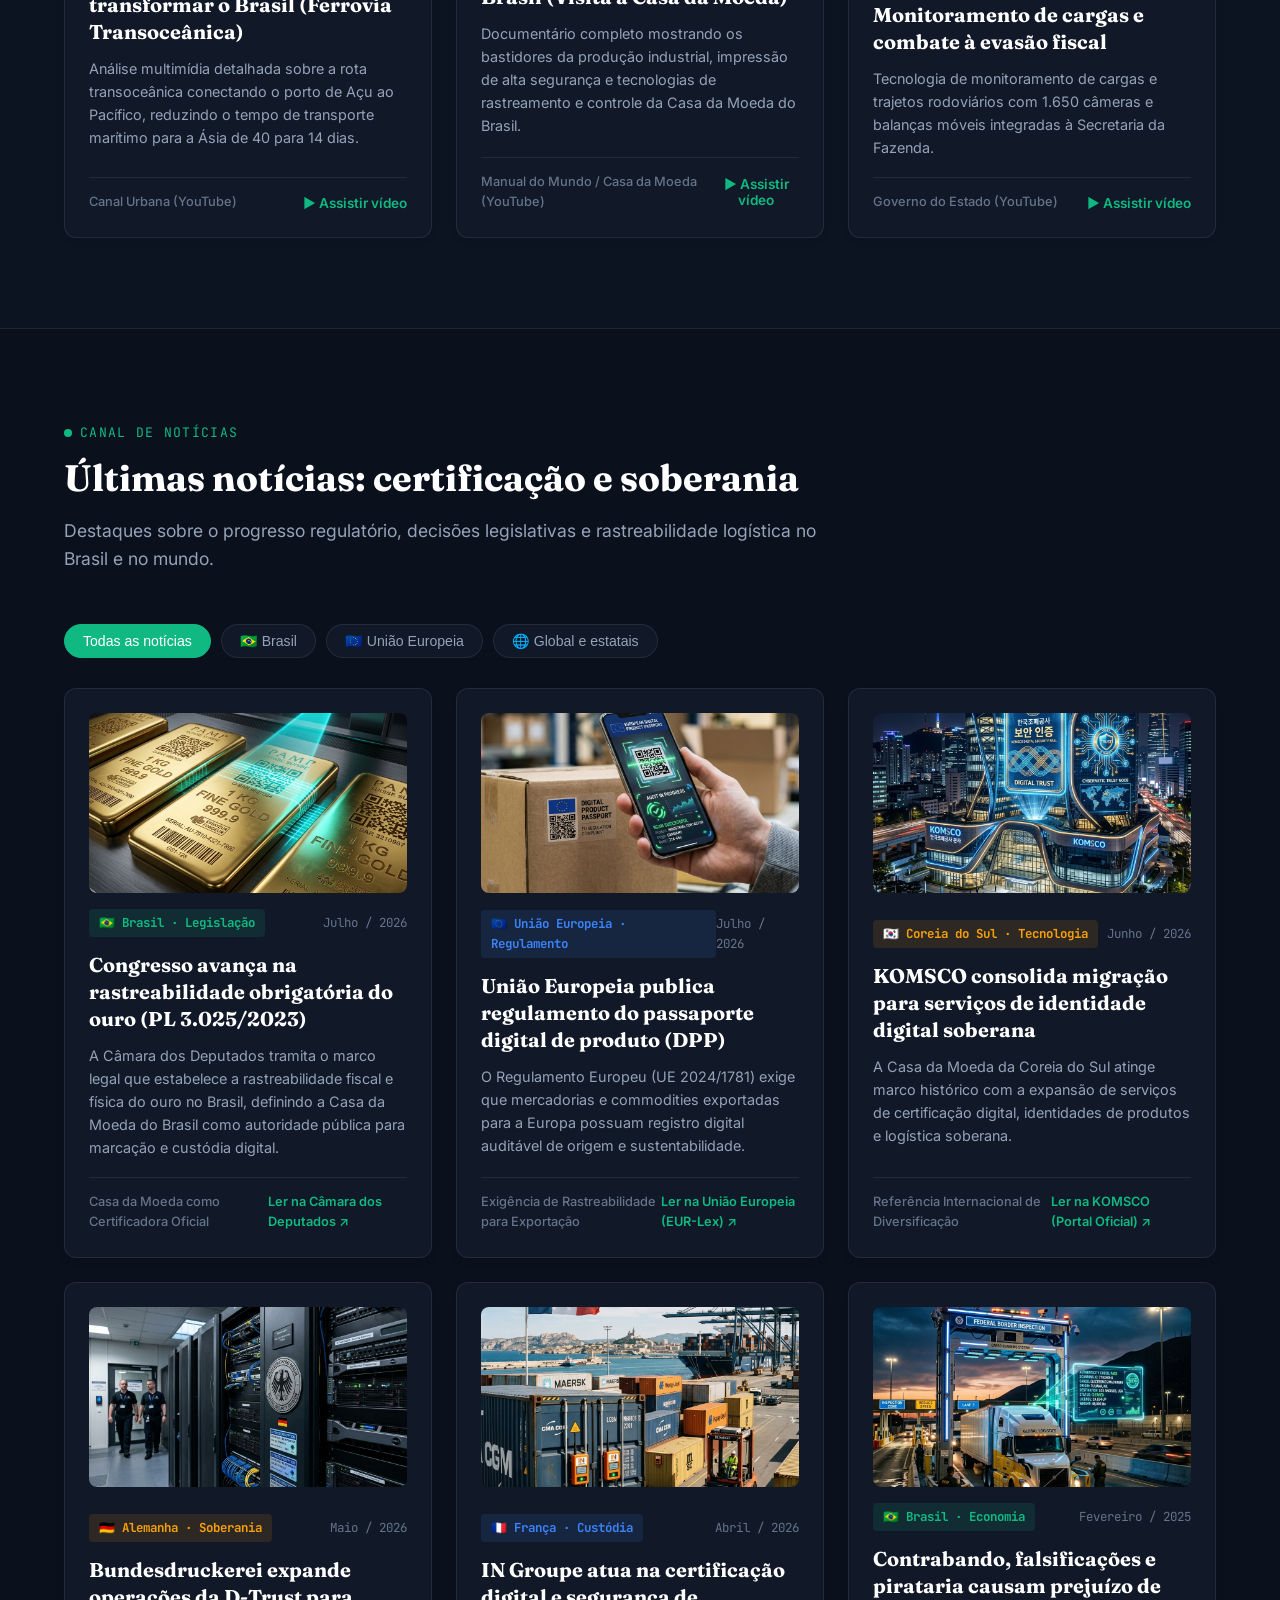
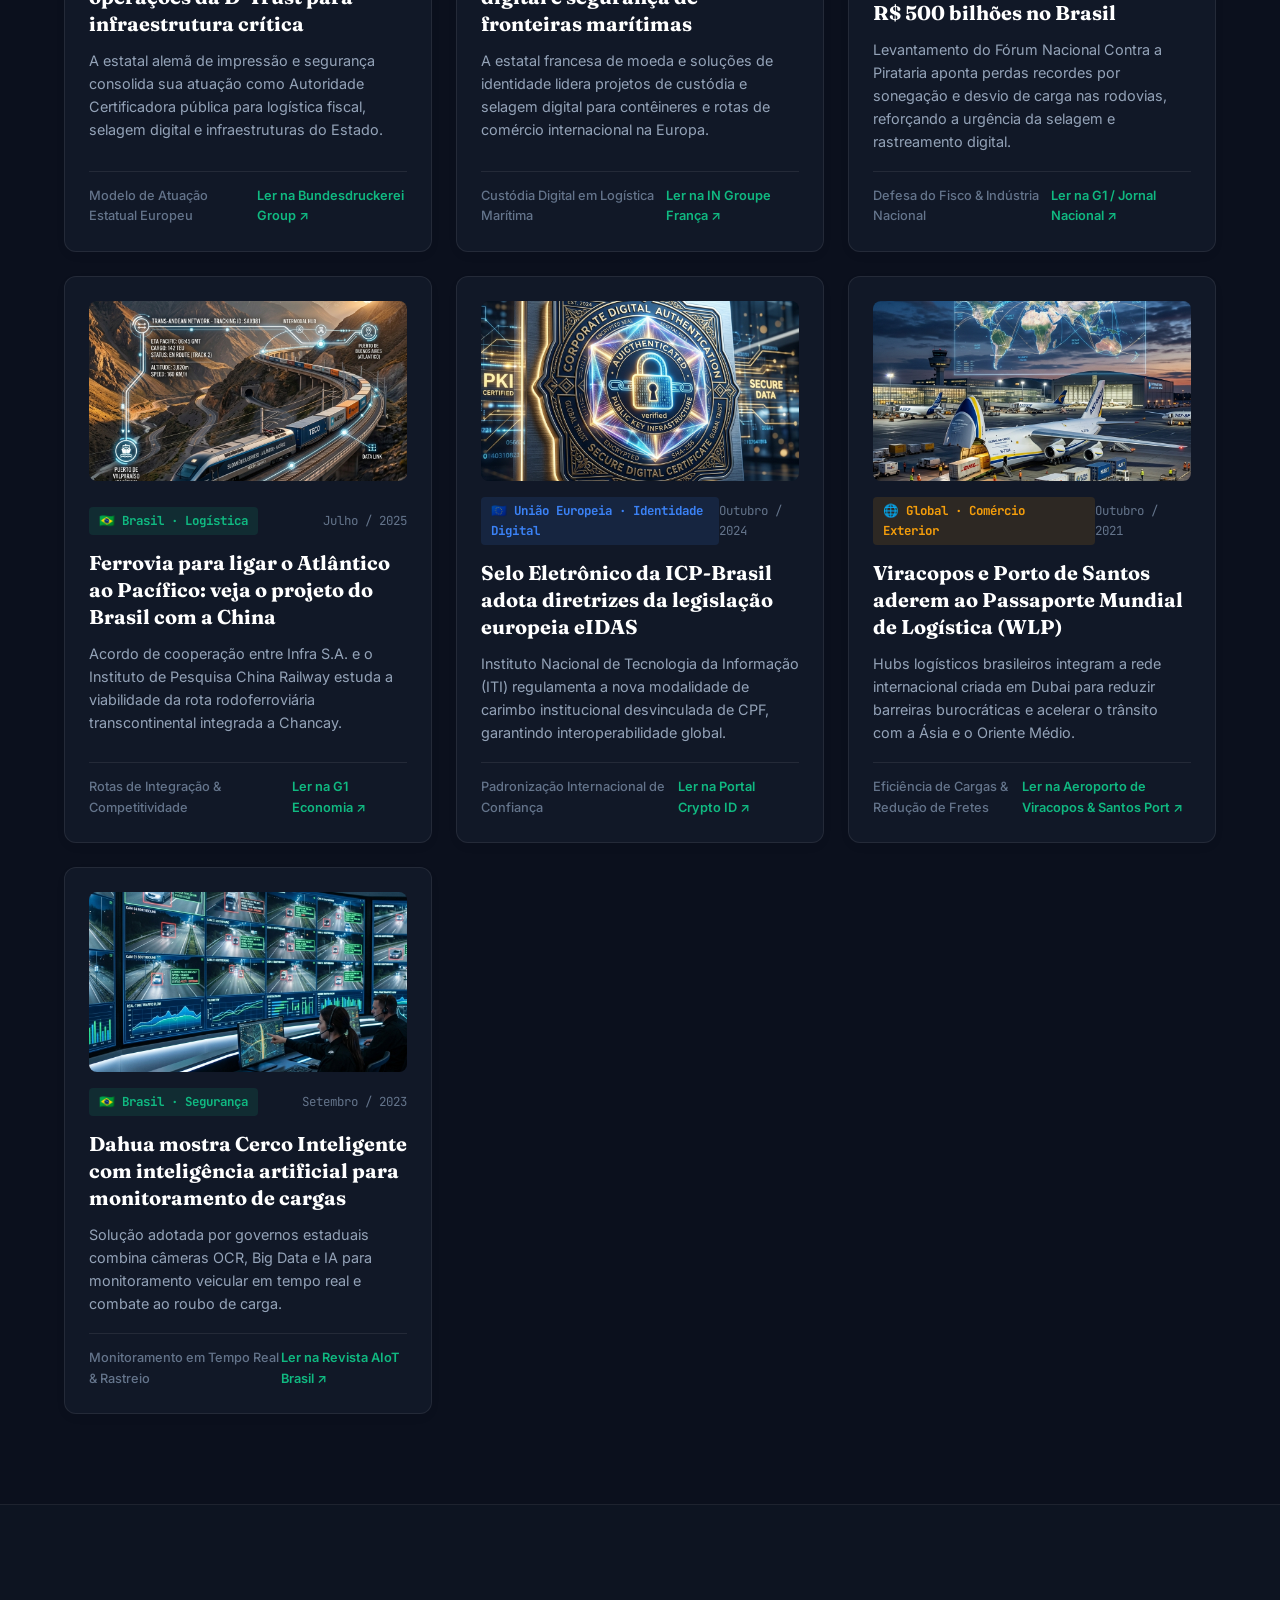
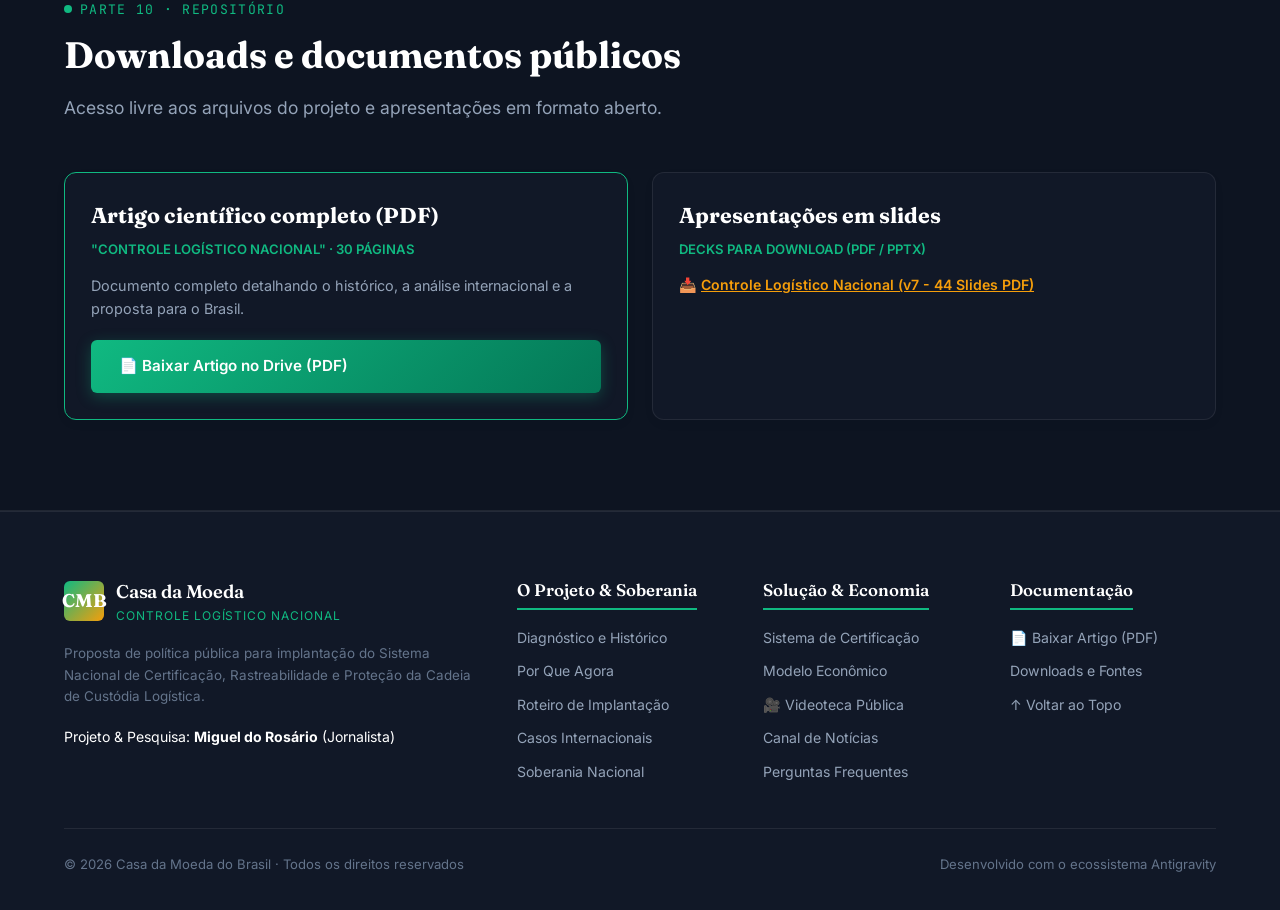
==== commit e439d291: "fix: remocao do menu superior e reorganizacao completa da navegacao no rodape (footer 4 colunas)" ====
--- a/index.html
+++ b/index.html
@@ -20,7 +20,7 @@
   <!-- Top Reading Progress Bar -->
   <div id="reading-progress"></div>
 
-  <!-- Header Navigation em Cascata -->
+  <!-- Header Limpo e Minimalista -->
   <header class="site-header">
     <div class="header-container">
       <a href="#hero" class="brand-logo">
@@ -31,43 +31,7 @@
         </div>
       </a>
       
-      <nav>
-        <ul class="nav-links">
-          <li class="nav-dropdown">
-            <button class="dropdown-toggle">O projeto ▾</button>
-            <div class="dropdown-menu">
-              <a href="#diagnostico">Diagnóstico e histórico</a>
-              <a href="#por-que-agora">Por que agora</a>
-              <a href="#roteiro">Roteiro de implantação</a>
-            </div>
-          </li>
-          <li class="nav-dropdown">
-            <button class="dropdown-toggle">Evidência e soberania ▾</button>
-            <div class="dropdown-menu">
-              <a href="#evidencia">Casos internacionais</a>
-              <a href="#soberania">Soberania nacional</a>
-            </div>
-          </li>
-          <li class="nav-dropdown">
-            <button class="dropdown-toggle">Solução e economia ▾</button>
-            <div class="dropdown-menu">
-              <a href="#solucao">Sistema de certificação</a>
-              <a href="#economia">Modelo econômico</a>
-            </div>
-          </li>
-          <li class="nav-dropdown">
-            <button class="dropdown-toggle">Recursos ▾</button>
-            <div class="dropdown-menu">
-              <a href="#videoteca">🎥 Videoteca pública</a>
-              <a href="#noticias">Canal de notícias</a>
-              <a href="#faq">Perguntas frequentes</a>
-              <a href="#downloads">Downloads e fontes</a>
-            </div>
-          </li>
-        </ul>
-      </nav>
-      
-      <div style="display: flex; align-items: center; gap: 10px;">
+      <div class="header-actions">
         <button id="theme-toggle-btn" class="theme-toggle-btn" onclick="toggleTheme()">☀️ Dia</button>
         <a href="https://drive.google.com/file/d/1EeXMrtevxc-XDyd5yL2-Rr6NEjkyGd6z/view" target="_blank" rel="noopener" class="header-cta">
           📄 Baixar PDF
@@ -717,27 +681,65 @@
 
   </main>
 
-  <!-- Footer -->
+  <!-- Footer com Navegação Completa do Portal -->
   <footer class="site-footer">
     <div class="container">
       <div class="footer-grid">
-        <div>
-          <div class="footer-credit">Projeto e Pesquisa: <strong>Miguel do Rosário</strong>, jornalista</div>
+        <!-- Coluna 1: Marca & Créditos -->
+        <div class="footer-col-brand">
+          <a href="#hero" class="brand-logo footer-brand">
+            <div class="brand-icon">CMB</div>
+            <div>
+              <span class="brand-title">Casa da Moeda</span>
+              <span class="brand-sub">Controle Logístico Nacional</span>
+            </div>
+          </a>
           <p class="footer-disclaimer">
-            Documento de proposta pública de controle logístico e infraestrutura de certificação para a Casa da Moeda do Brasil.
+            Proposta de política pública para implantação do Sistema Nacional de Certificação, Rastreabilidade e Proteção da Cadeia de Custódia Logística.
           </p>
-        </div>
-        <div>
-          <div style="font-weight: 600; color: var(--text-title); margin-bottom: 8px;">Aviso Legal</div>
-          <p class="footer-disclaimer">
-            Proposta independente de política pública.
-          </p>
+          <div class="footer-credit">
+            Projeto & Pesquisa: <strong>Miguel do Rosário</strong> (Jornalista)
+          </div>
+        </div>
+
+        <!-- Coluna 2: Navegação O Projeto & Soberania -->
+        <div class="footer-col-nav">
+          <h4 class="footer-nav-title">O Projeto & Soberania</h4>
+          <ul class="footer-nav-links">
+            <li><a href="#diagnostico">Diagnóstico e Histórico</a></li>
+            <li><a href="#por-que-agora">Por Que Agora</a></li>
+            <li><a href="#roteiro">Roteiro de Implantação</a></li>
+            <li><a href="#evidencia">Casos Internacionais</a></li>
+            <li><a href="#soberania">Soberania Nacional</a></li>
+          </ul>
+        </div>
+
+        <!-- Coluna 3: Solução & Economia -->
+        <div class="footer-col-nav">
+          <h4 class="footer-nav-title">Solução & Economia</h4>
+          <ul class="footer-nav-links">
+            <li><a href="#solucao">Sistema de Certificação</a></li>
+            <li><a href="#economia">Modelo Econômico</a></li>
+            <li><a href="#videoteca">🎥 Videoteca Pública</a></li>
+            <li><a href="#noticias">Canal de Notícias</a></li>
+            <li><a href="#faq">Perguntas Frequentes</a></li>
+          </ul>
+        </div>
+
+        <!-- Coluna 4: Documentos & Download -->
+        <div class="footer-col-nav">
+          <h4 class="footer-nav-title">Documentação</h4>
+          <ul class="footer-nav-links">
+            <li><a href="https://drive.google.com/file/d/1EeXMrtevxc-XDyd5yL2-Rr6NEjkyGd6z/view" target="_blank" rel="noopener">📄 Baixar Artigo (PDF)</a></li>
+            <li><a href="#downloads">Downloads e Fontes</a></li>
+            <li><a href="#hero">↑ Voltar ao Topo</a></li>
+          </ul>
         </div>
       </div>
       
       <div class="footer-bottom">
-        <div>© 2026 Casa da Moeda do Brasil · Controle Logístico Nacional</div>
-        <div>Desenvolvido com o ecossistema Antigravity</div>
+        <div>© 2026 Casa da Moeda do Brasil · Todos os direitos reservados</div>
+        <div class="footer-bottom-tag">Desenvolvido com o ecossistema Antigravity</div>
       </div>
     </div>
   </footer>
--- a/styles.css
+++ b/styles.css
@@ -129,6 +129,12 @@
   justify-content: space-between;
 }
 
+.header-actions {
+  display: flex;
+  align-items: center;
+  gap: 12px;
+}
+
 .brand-logo {
   display: flex;
   align-items: center;
@@ -221,6 +227,7 @@
   z-index: 1000;
 }
 
+.nav-dropdown.active .dropdown-menu,
 .nav-dropdown:hover .dropdown-menu {
   display: flex;
 }
@@ -1166,29 +1173,72 @@
 .site-footer {
   background-color: var(--bg-card);
   border-top: 1px solid var(--border-color);
-  padding: 60px 0 40px 0;
+  padding: 65px 0 35px 0;
   color: var(--text-muted);
   font-size: 0.9rem;
 }
 
 .footer-grid {
   display: grid;
-  grid-template-columns: 2fr 1fr;
+  grid-template-columns: 2fr 1fr 1fr 1fr;
   gap: 40px;
-  margin-bottom: 40px;
+  margin-bottom: 45px;
+}
+
+.footer-col-brand {
+  display: flex;
+  flex-direction: column;
+  gap: 14px;
+}
+
+.footer-brand {
+  display: inline-flex;
+  margin-bottom: 4px;
 }
 
 .footer-credit {
-  font-family: var(--font-serif);
-  font-size: 1.1rem;
+  font-size: 0.88rem;
   color: var(--text-title);
-  margin-bottom: 12px;
+  margin-top: 4px;
+  line-height: 1.5;
 }
 
 .footer-disclaimer {
-  font-size: 0.85rem;
+  font-size: 0.84rem;
   color: var(--text-subtle);
   line-height: 1.6;
+}
+
+.footer-nav-title {
+  font-family: var(--font-serif);
+  font-size: 1.05rem;
+  color: var(--text-title);
+  margin-bottom: 16px;
+  font-weight: 600;
+  border-bottom: 2px solid var(--primary-emerald);
+  display: inline-block;
+  padding-bottom: 4px;
+}
+
+.footer-nav-links {
+  list-style: none;
+  padding: 0;
+  margin: 0;
+  display: flex;
+  flex-direction: column;
+  gap: 10px;
+}
+
+.footer-nav-links a {
+  color: var(--text-muted);
+  text-decoration: none;
+  font-size: 0.88rem;
+  transition: var(--transition);
+}
+
+.footer-nav-links a:hover {
+  color: var(--primary-emerald);
+  padding-left: 4px;
 }
 
 .footer-bottom {
@@ -1197,8 +1247,10 @@
   display: flex;
   align-items: center;
   justify-content: space-between;
-  font-size: 0.8rem;
+  font-size: 0.82rem;
   color: var(--text-subtle);
+  flex-wrap: wrap;
+  gap: 12px;
 }
 
 .modal-overlay {
@@ -2011,4 +2063,137 @@
   padding-top: 10px;
 }
 
-
+/* --------------------------------------------------------------------------
+   ESTILOS RESPONSIVOS DE ALTA PRECISÃO PARA CELULARES E TABLETS (MOBILE FIRST)
+   -------------------------------------------------------------------------- */
+@media (max-width: 900px) {
+  .header-container {
+    padding: 10px 16px !important;
+  }
+
+  .header-actions {
+    gap: 8px !important;
+  }
+
+  .header-cta {
+    font-size: 0.8rem !important;
+    padding: 6px 10px !important;
+  }
+
+  .theme-toggle-btn {
+    font-size: 0.8rem !important;
+    padding: 6px 10px !important;
+  }
+
+  .footer-grid {
+    grid-template-columns: 1fr 1fr !important;
+    gap: 30px !important;
+  }
+
+  /* Redução Proporcional do Título Principal no Celular */
+  .hero-title {
+    font-size: 1.85rem !important;
+    line-height: 1.25 !important;
+    margin-bottom: 14px !important;
+    word-break: break-word !important;
+  }
+
+  .hero-subtitle {
+    font-size: 1.08rem !important;
+    line-height: 1.45 !important;
+    margin-bottom: 22px !important;
+  }
+
+  .synthesis-card {
+    padding: 18px 16px !important;
+    margin-bottom: 25px !important;
+  }
+
+  .synthesis-phrase {
+    font-size: 1.12rem !important;
+    line-height: 1.35 !important;
+    margin-bottom: 10px !important;
+  }
+
+  .synthesis-text {
+    font-size: 0.9rem !important;
+    line-height: 1.5 !important;
+  }
+
+  .hero-actions {
+    flex-direction: column !important;
+    width: 100% !important;
+    gap: 12px !important;
+  }
+
+  .btn-primary, .btn-secondary {
+    width: 100% !important;
+    text-align: center !important;
+    justify-content: center !important;
+    font-size: 0.92rem !important;
+    padding: 12px 16px !important;
+  }
+
+  .section {
+    padding: 40px 0 !important;
+  }
+
+  .section-title {
+    font-size: 1.5rem !important;
+    line-height: 1.3 !important;
+    margin-bottom: 12px !important;
+  }
+
+  .section-subtitle {
+    font-size: 0.95rem !important;
+    margin-bottom: 22px !important;
+  }
+}
+
+@media (max-width: 600px) {
+  .footer-grid {
+    grid-template-columns: 1fr !important;
+    gap: 25px !important;
+  }
+
+  .hero-title {
+    font-size: 1.45rem !important;
+    line-height: 1.25 !important;
+    margin-bottom: 12px !important;
+  }
+
+  .hero-chips {
+    flex-wrap: wrap !important;
+    gap: 6px !important;
+    margin-bottom: 14px !important;
+  }
+
+  .chip {
+    font-size: 0.72rem !important;
+    padding: 4px 8px !important;
+  }
+
+  .brand-title {
+    font-size: 1.02rem !important;
+  }
+
+  .brand-sub {
+    font-size: 0.65rem !important;
+  }
+
+  .slide-display-area {
+    aspect-ratio: 16/9 !important;
+  }
+
+  .news-grid, .video-grid {
+    grid-template-columns: 1fr !important;
+  }
+
+  .footer-bottom {
+    flex-direction: column !important;
+    text-align: center !important;
+    gap: 8px !important;
+  }
+}
+
+
